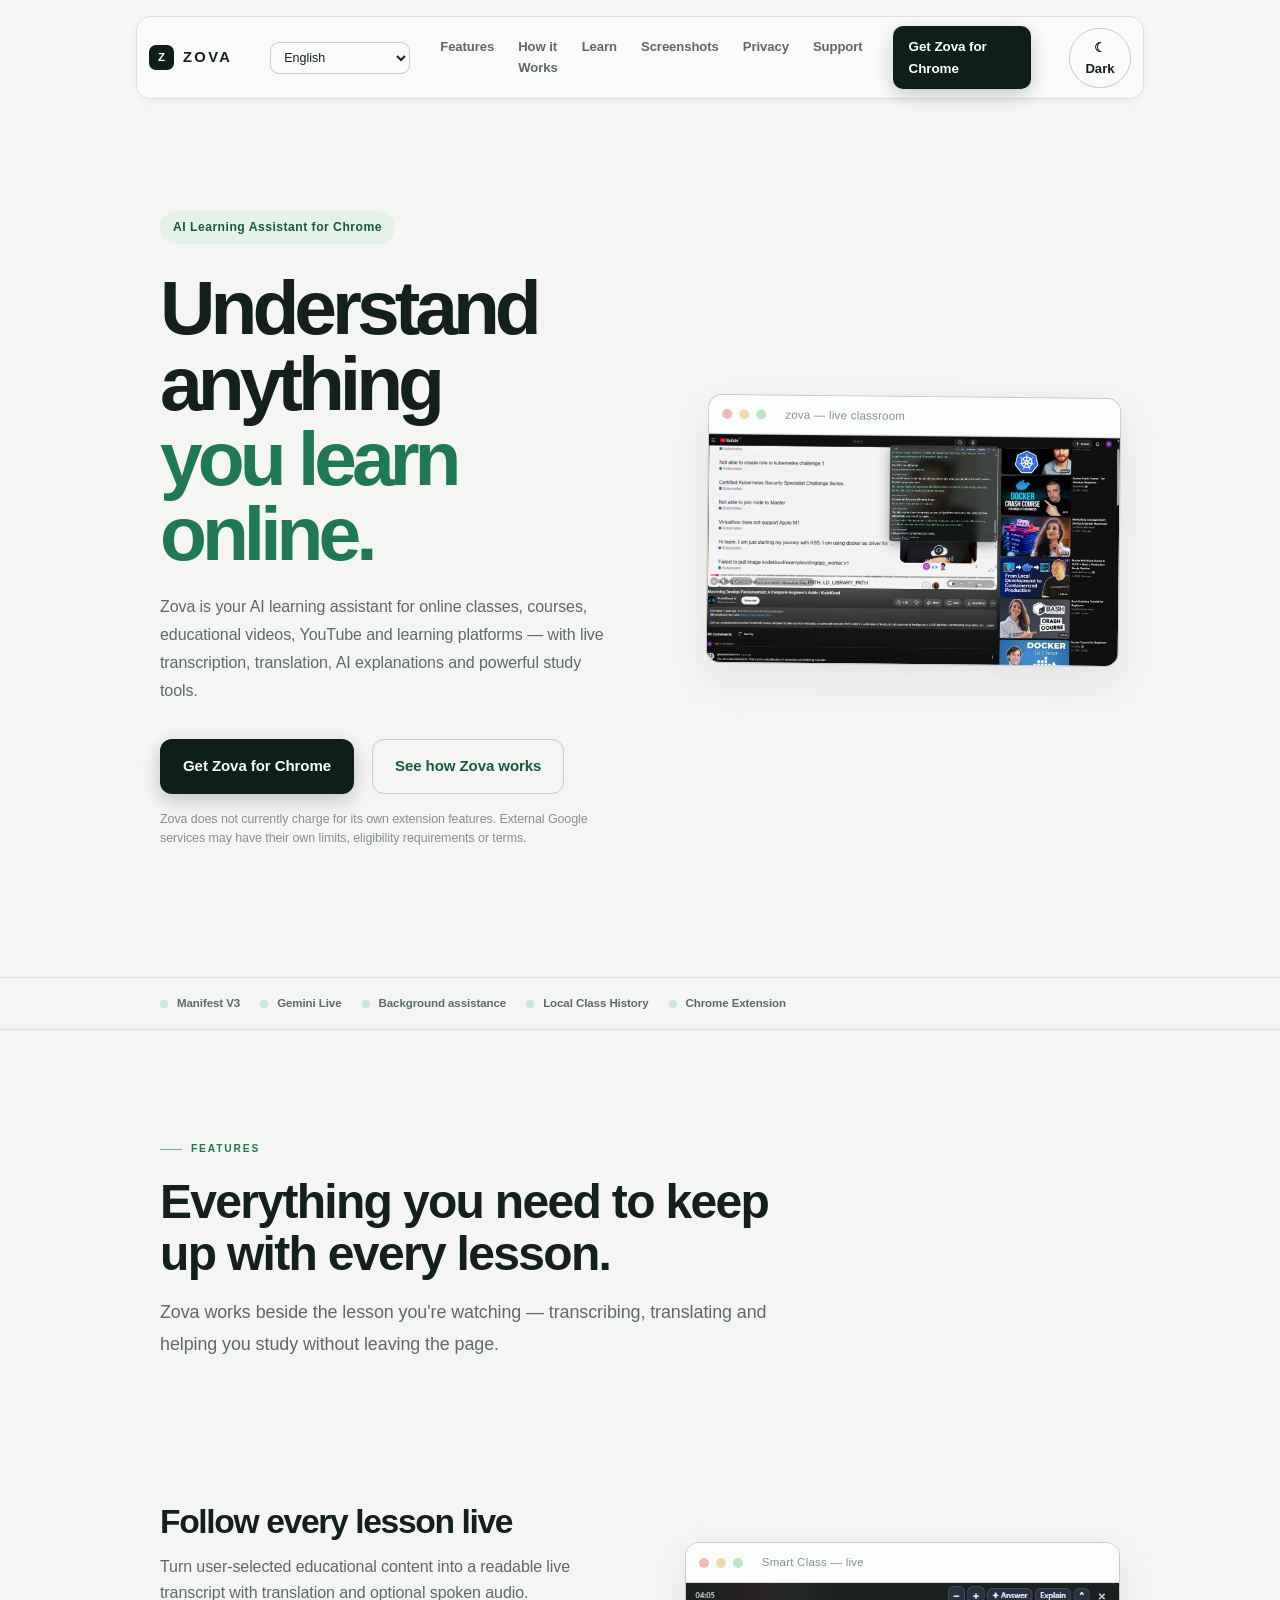
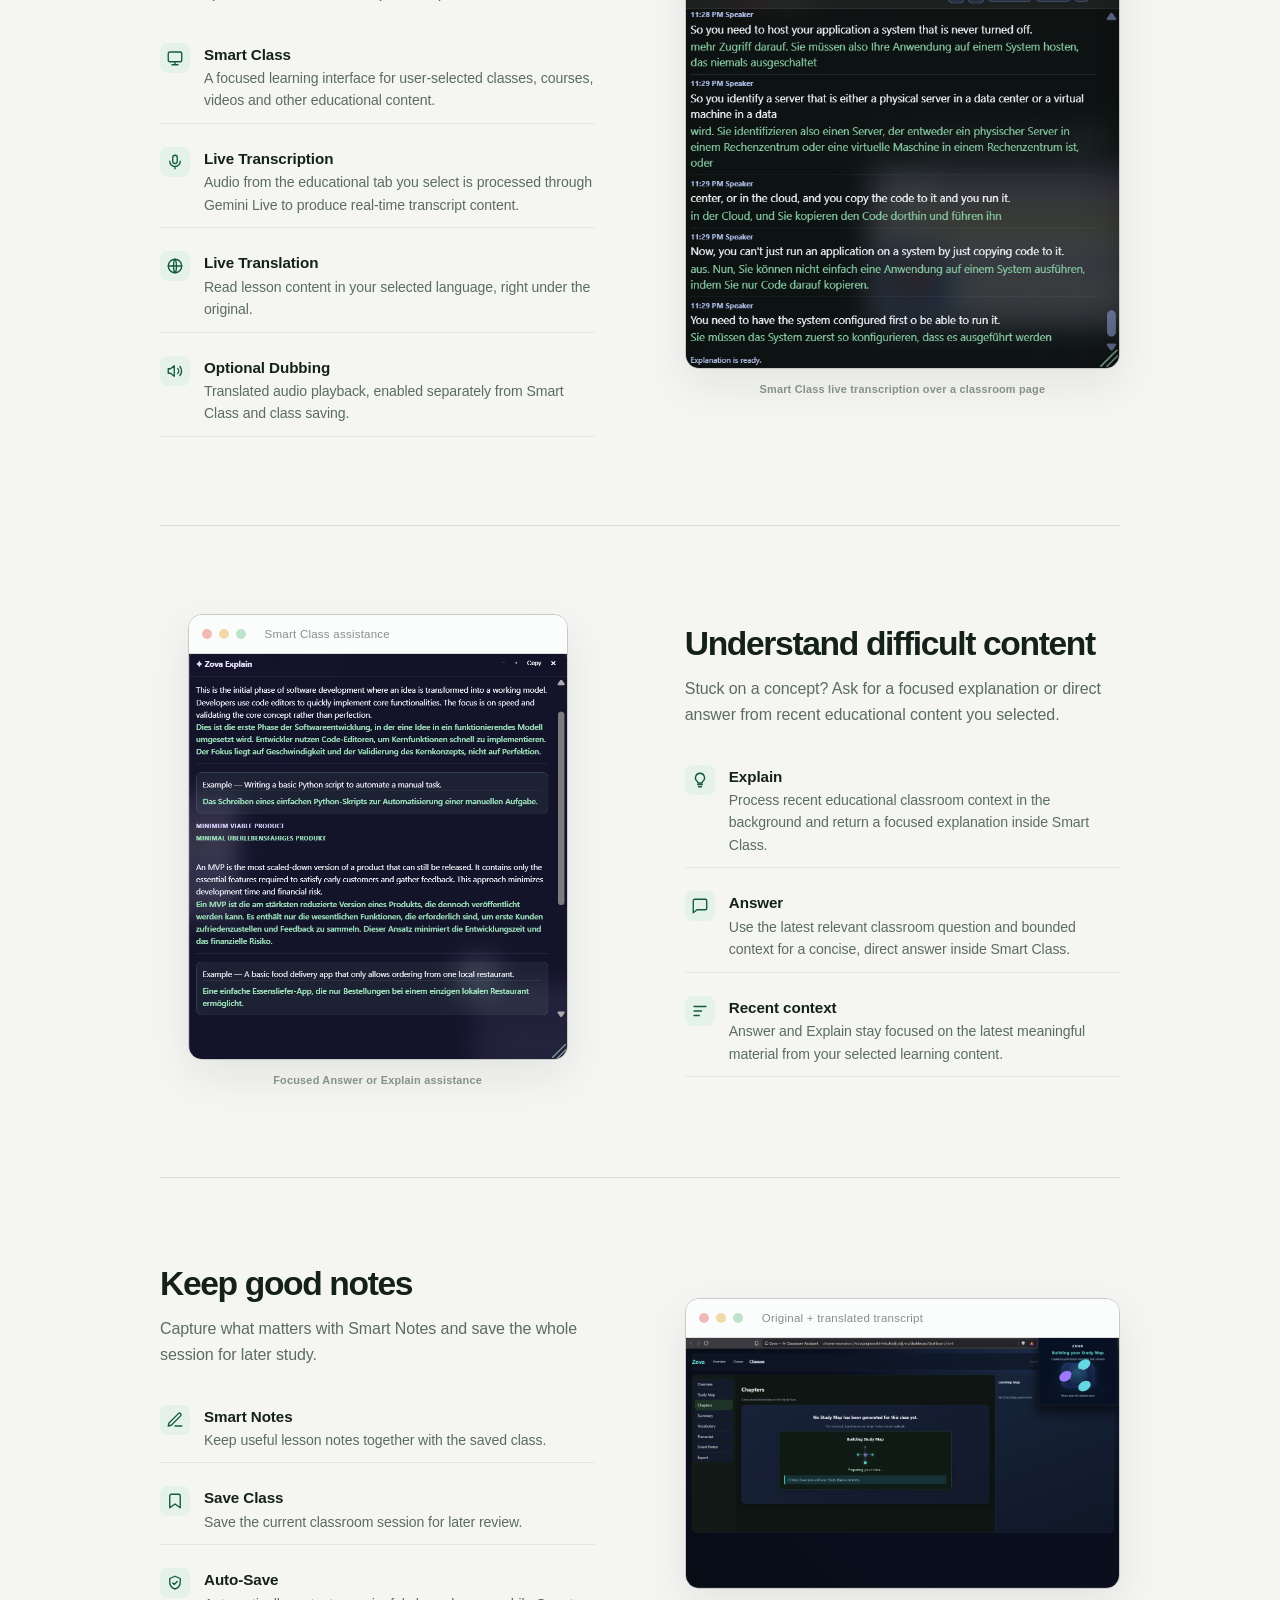
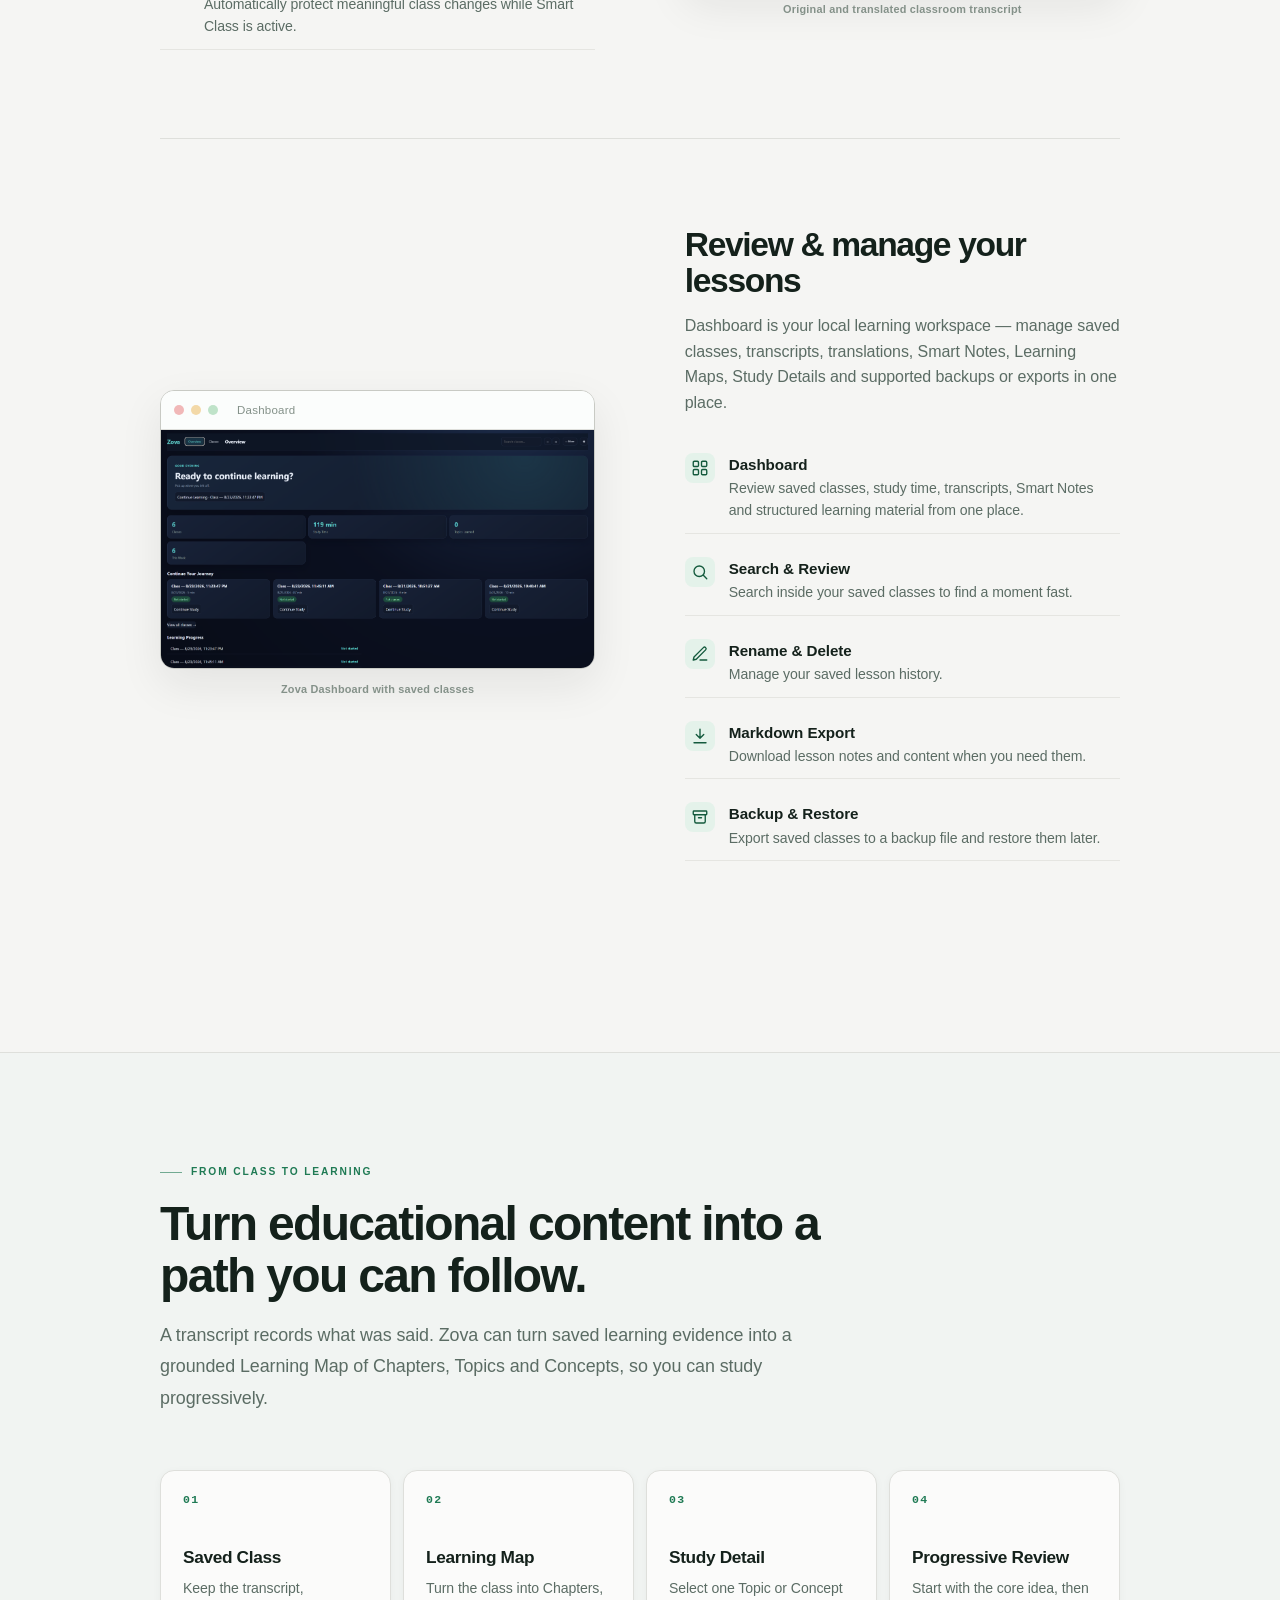
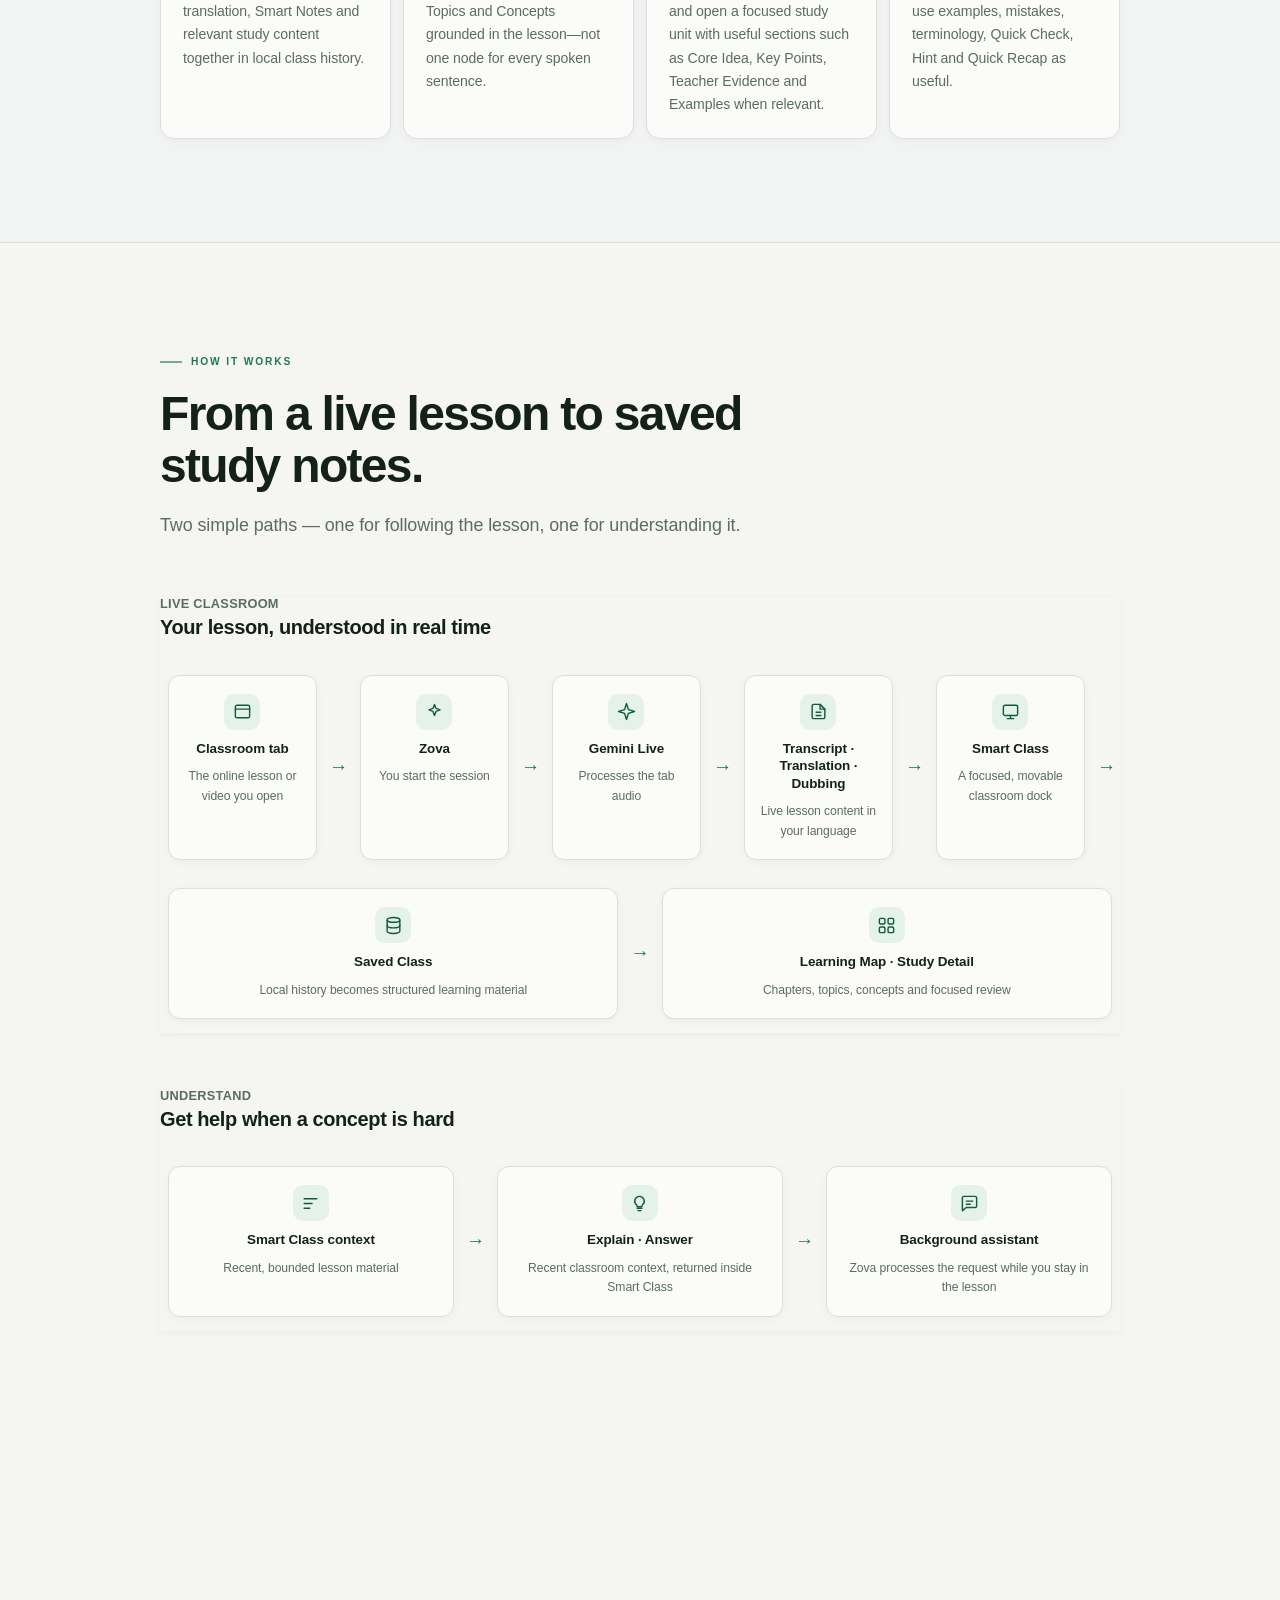
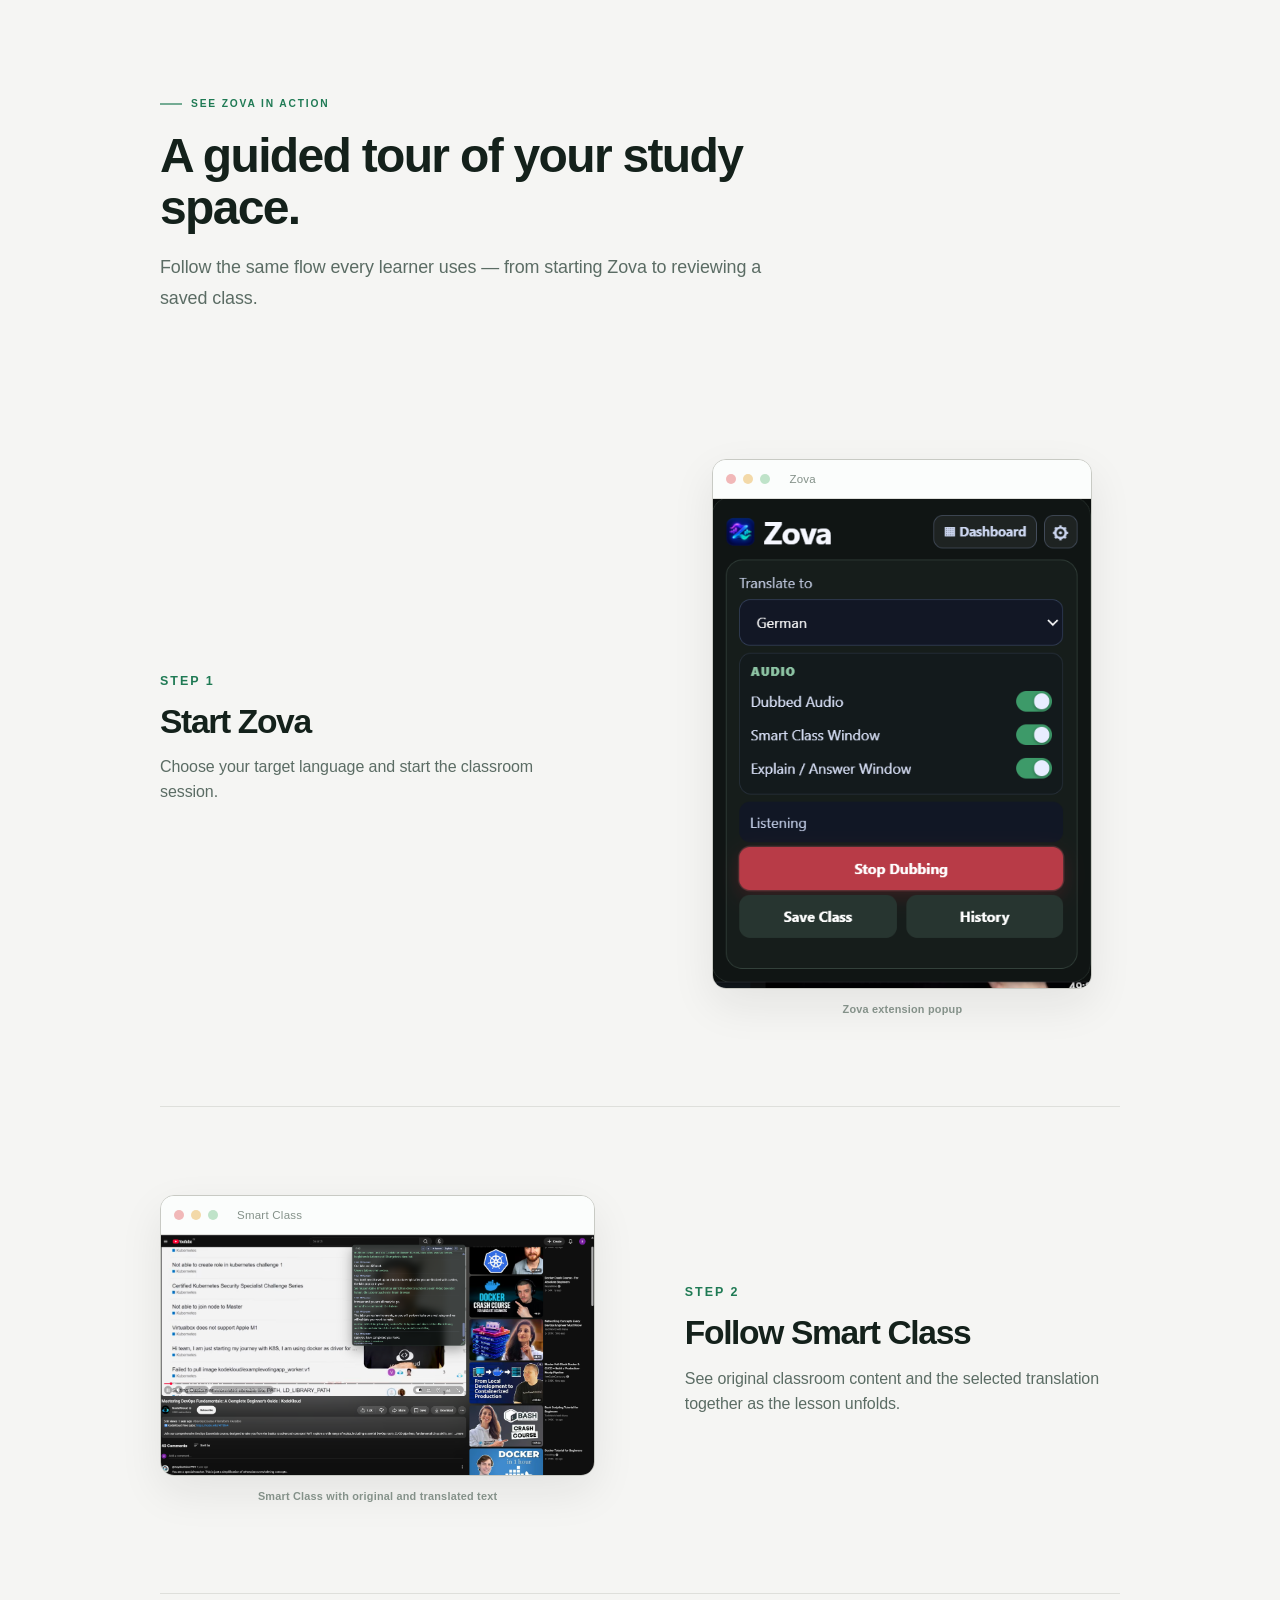
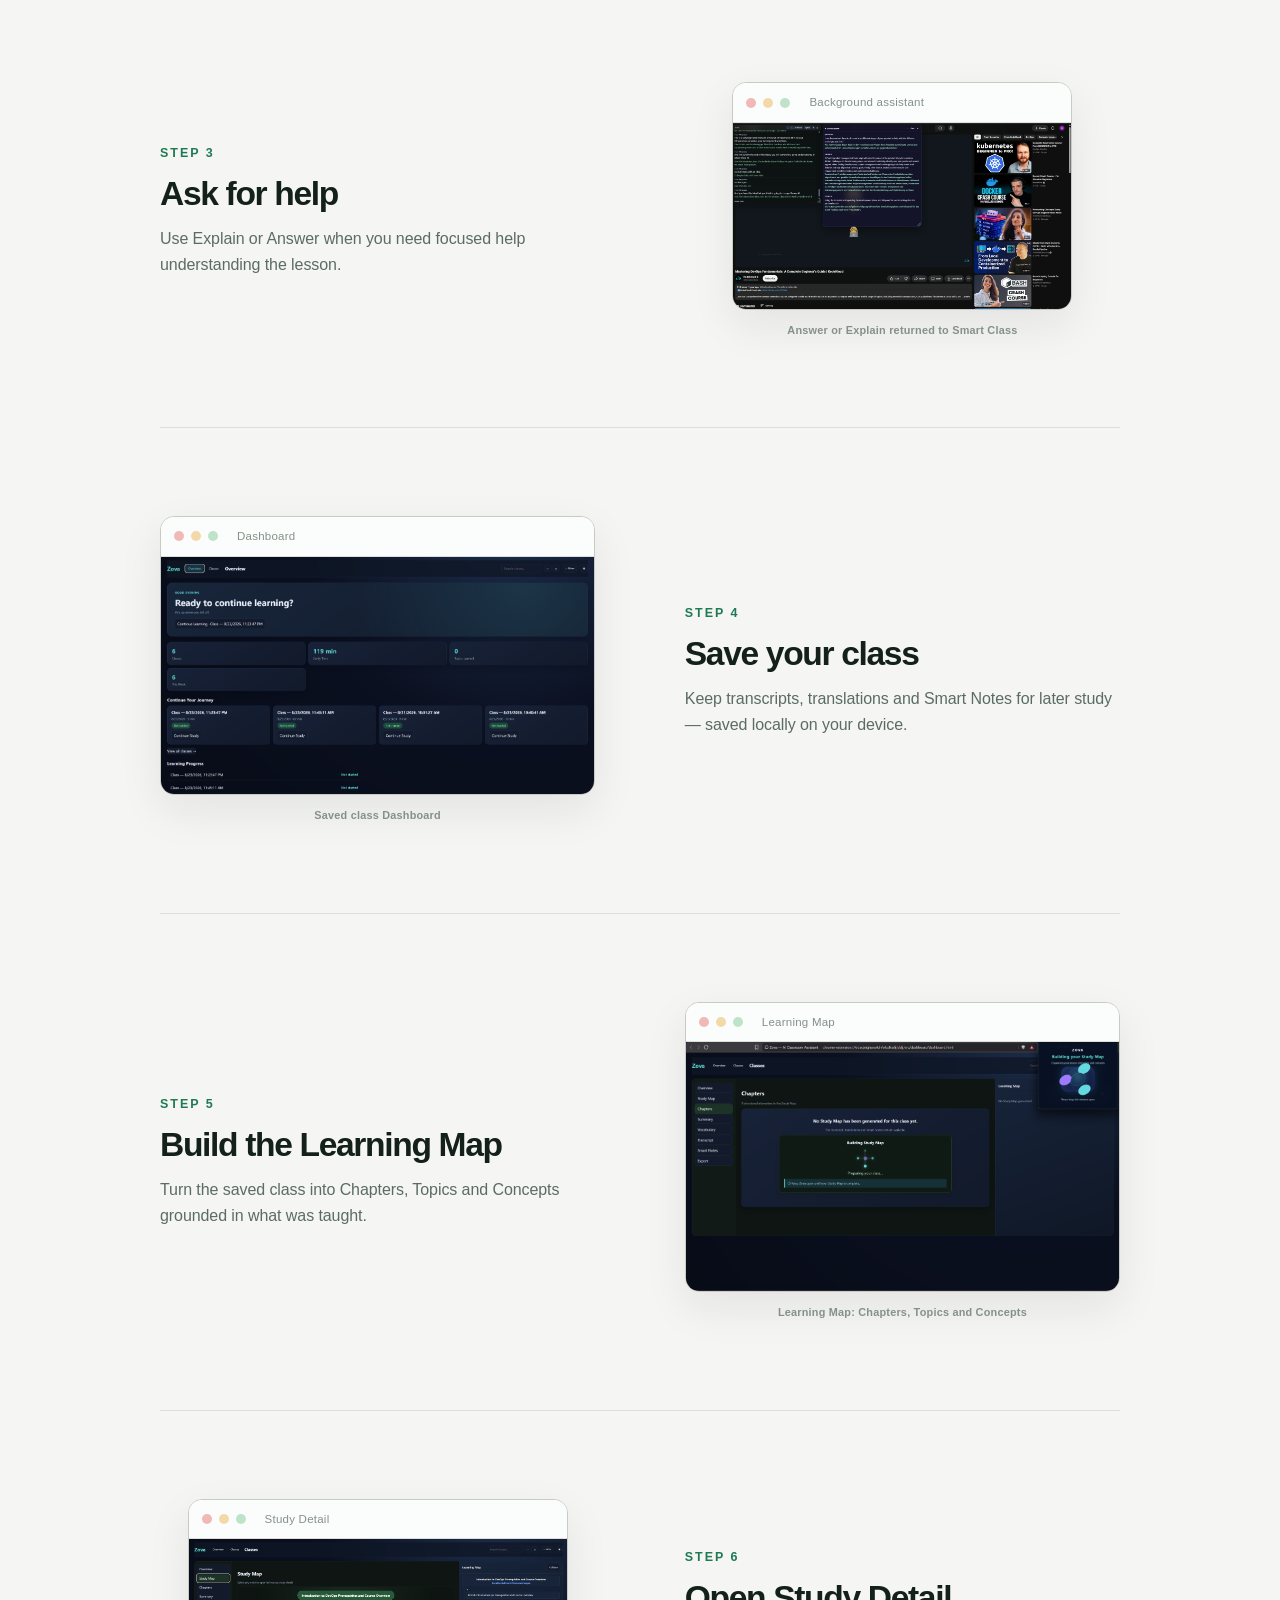
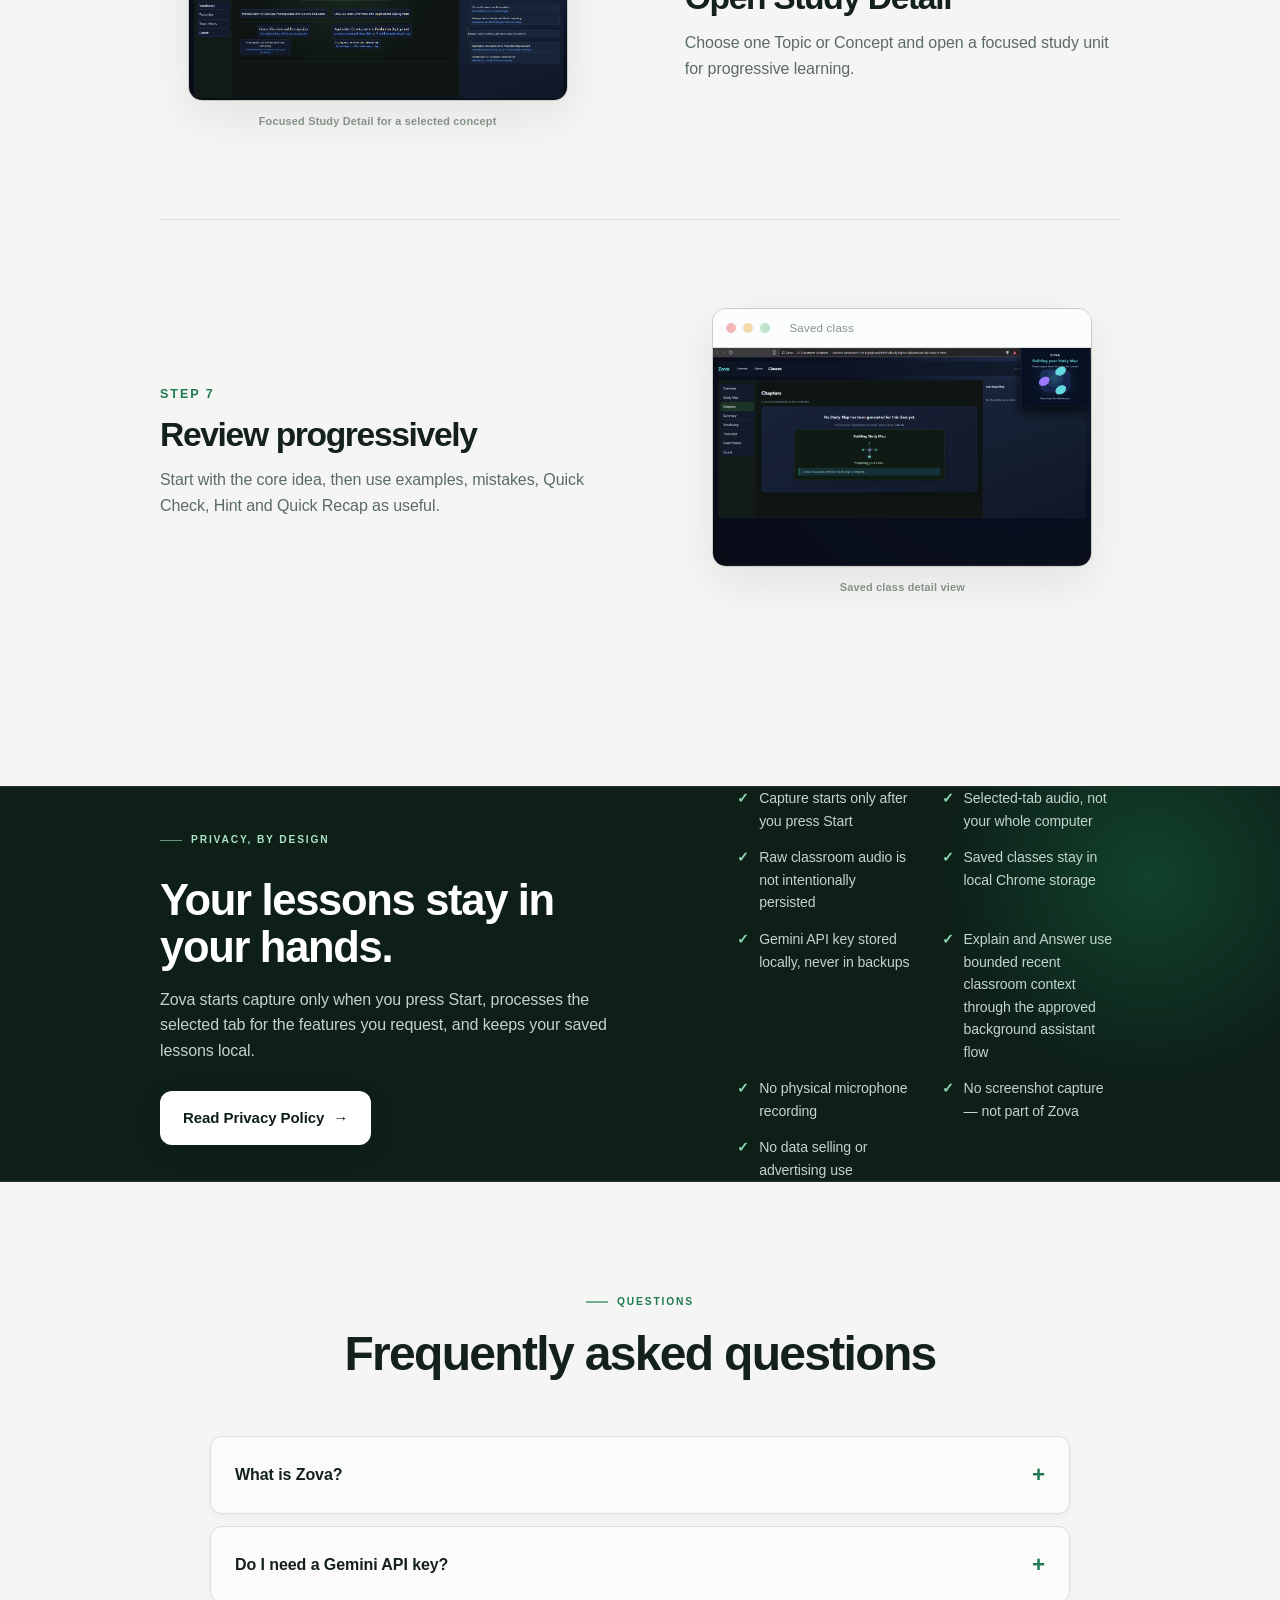
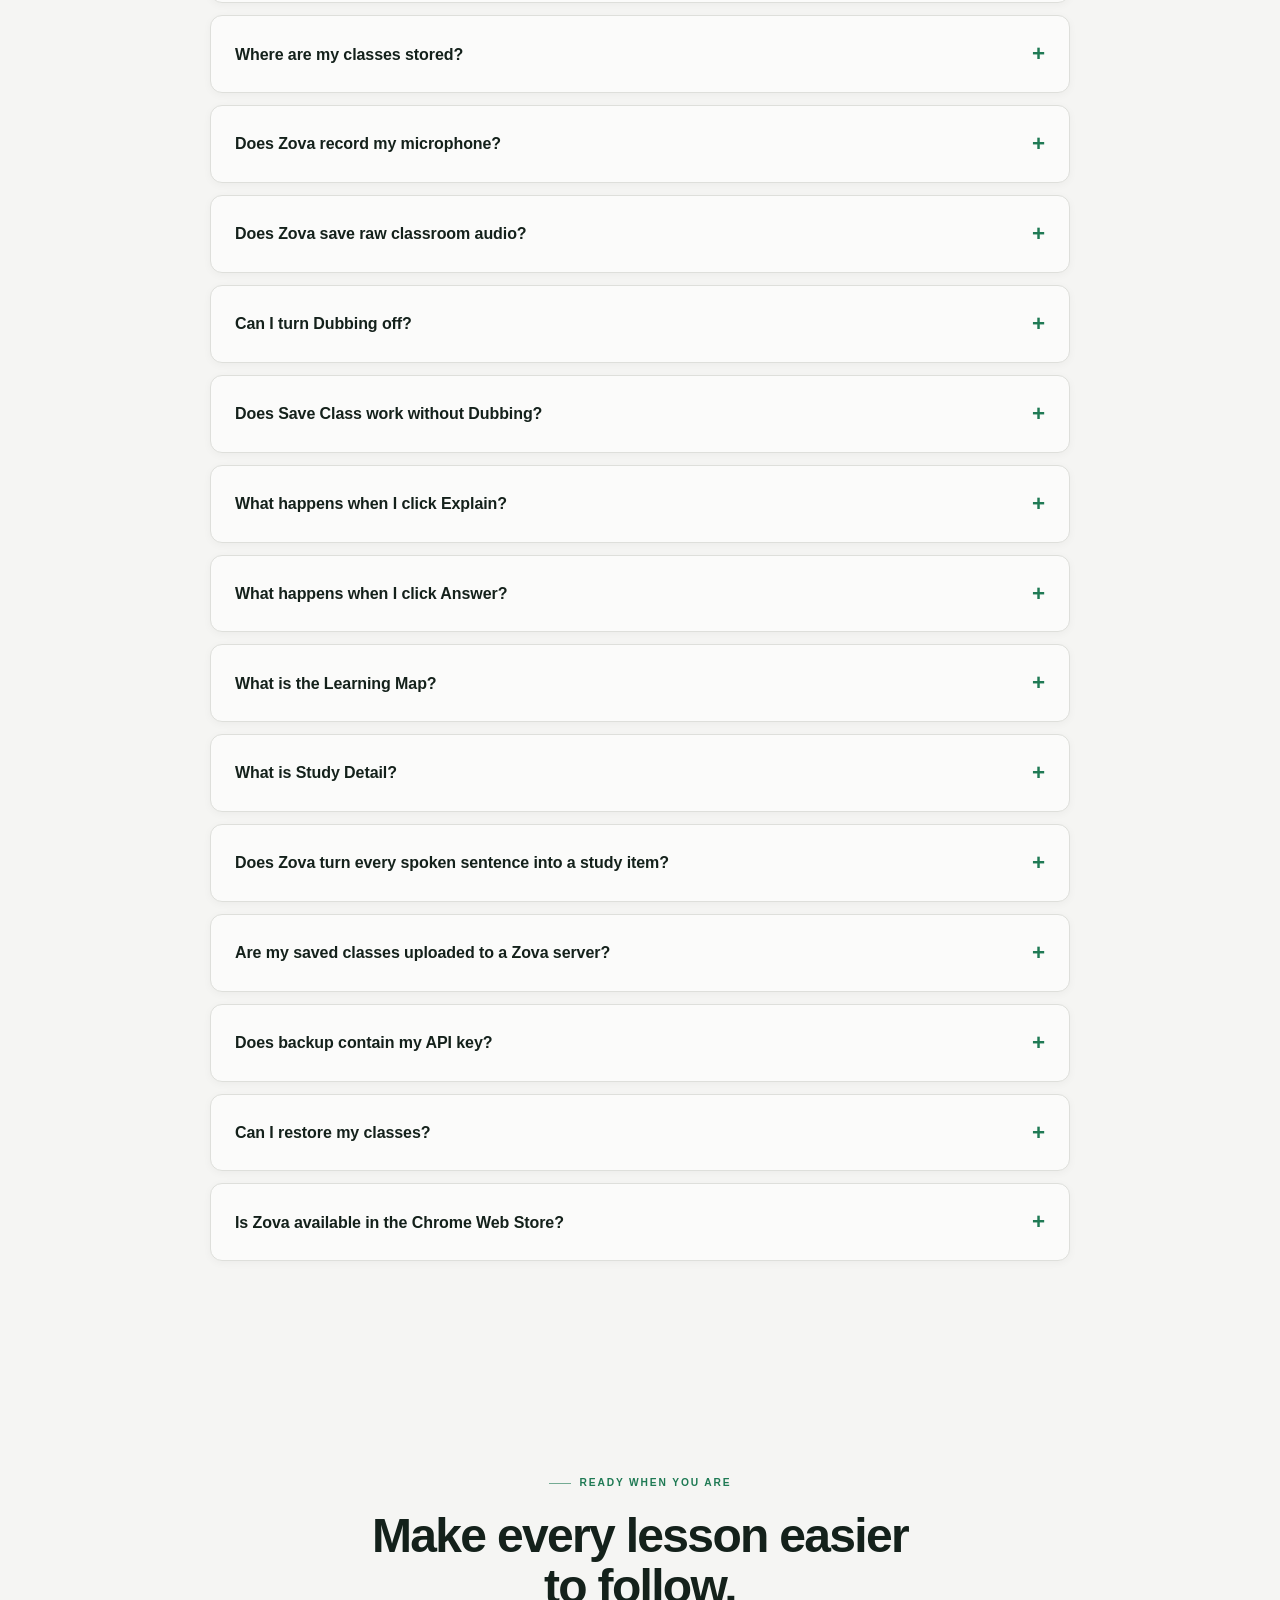
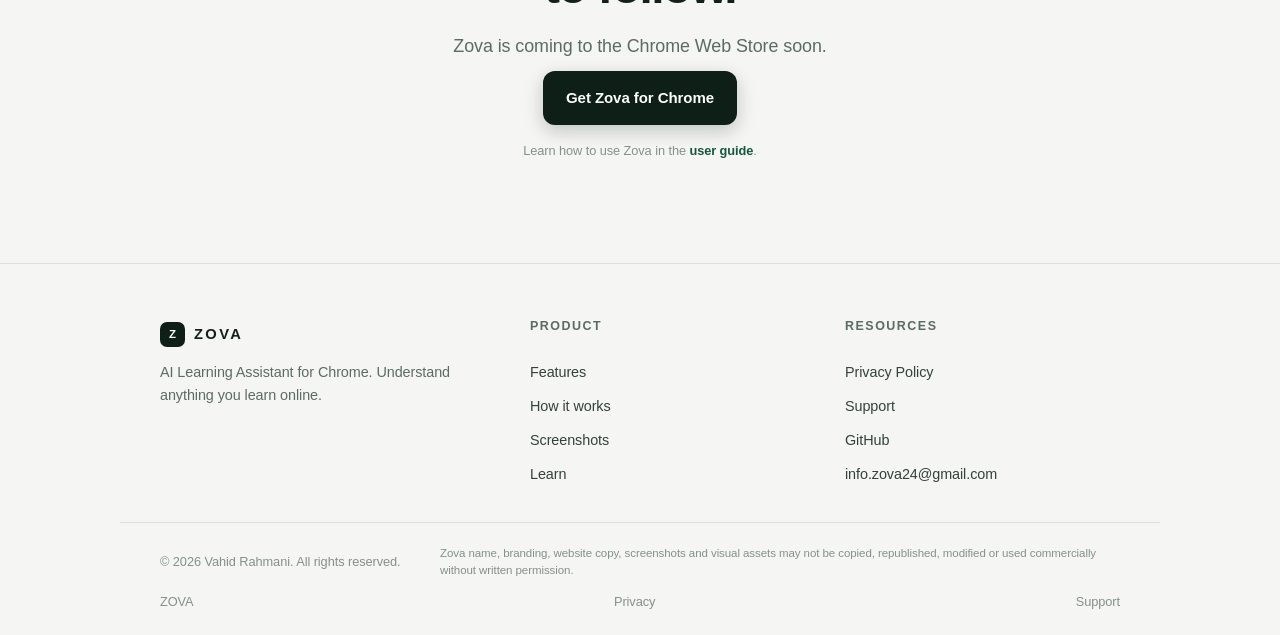
==== index.html @ d071d37b "Add Search Console ownership verification" ====
<!doctype html>
<html lang="en">
<head>
<meta charset="utf-8">
<meta name="viewport" content="width=device-width,initial-scale=1">
<title>Zova | AI Learning Assistant for Online Classes</title>
<meta name="description" content="Zova is a free Chrome AI learning assistant for online classes, courses and educational videos, with live transcription, translation, explanations and smart study tools.">
<meta name="robots" content="index,follow">
<meta name="google-site-verification" content="0WtM2sA8dqqjSXWKdAJG8xvd9Ihaw7ELJ5a8FFMBNbg">
<link rel="canonical" href="https://zovasite.vercel.app/">
<meta property="og:type" content="website">
<meta property="og:site_name" content="Zova">
<meta property="og:title" content="Zova — AI Learning Assistant">
<meta property="og:description" content="AI learning assistant for online classes, courses, educational videos and learning platforms with transcription, translation, AI explanations and smart study tools.">
<meta property="og:url" content="https://zovasite.vercel.app/">
<meta property="og:image" content="https://zovasite.vercel.app/img/2.png">
<meta name="twitter:card" content="summary_large_image">
<meta name="twitter:title" content="Zova — AI Learning Assistant">
<meta name="twitter:description" content="AI learning assistant for online classes, courses, educational videos and learning platforms with transcription, translation, AI explanations and smart study tools.">
<meta name="twitter:image" content="https://zovasite.vercel.app/img/2.png">
<link rel="icon" type="image/svg+xml" href="favicon.svg">
<script type="application/ld+json">
{
  "@context": "https://schema.org",
  "@type": "SoftwareApplication",
  "name": "Zova",
  "url": "https://zovasite.vercel.app/",
  "description": "A free Chrome AI learning assistant for online classes with live transcription, translation, explanations, summaries and smart study tools.",
  "applicationCategory": "EducationalApplication",
  "operatingSystem": "Chrome",
  "author": { "@type": "Person", "name": "Vahid Rahmani" },
  "offers": { "@type": "Offer", "price": "0", "priceCurrency": "USD" },
  "downloadUrl": "https://chromewebstore.google.com/detail/zova/menedjcoiemocjmcjajjbcondloeinkh",
  "featureList": [
    "Live classroom transcription",
    "Real-time translation",
    "Optional translated audio",
    "Smart Class explanations",
    "AI-assisted answers and summaries",
    "Saved study materials"
  ]
}
</script>
<link rel="stylesheet" href="styles.css">
<script defer src="script.js"></script>
</head>
<body>

<!-- Icon sprite (inline, dependency-free) -->
<svg aria-hidden="true" style="position:absolute;width:0;height:0;overflow:hidden">
  <defs>
    <symbol id="i-chrome" viewBox="0 0 24 24" fill="none" stroke="currentColor" stroke-width="2" stroke-linecap="round" stroke-linejoin="round"><circle cx="12" cy="12" r="9.2"/><path d="M12 8v8M8 12h8"/></symbol>
    <symbol id="i-smart" viewBox="0 0 24 24" fill="none" stroke="currentColor" stroke-width="1.8" stroke-linecap="round" stroke-linejoin="round"><rect x="3" y="4" width="18" height="13" rx="2"/><path d="M8 21h8M12 17v4"/></symbol>
    <symbol id="i-transcript" viewBox="0 0 24 24" fill="none" stroke="currentColor" stroke-width="1.8" stroke-linecap="round" stroke-linejoin="round"><rect x="9" y="3" width="6" height="11" rx="3"/><path d="M5 11a7 7 0 0 0 14 0M12 18v3"/></symbol>
    <symbol id="i-translate" viewBox="0 0 24 24" fill="none" stroke="currentColor" stroke-width="1.8" stroke-linecap="round" stroke-linejoin="round"><circle cx="12" cy="12" r="9"/><path d="M3 12h18M12 3c2.6 2.6 2.6 15.4 0 18M12 3c-2.6 2.6-2.6 15.4 0 18"/></symbol>
    <symbol id="i-dubbing" viewBox="0 0 24 24" fill="none" stroke="currentColor" stroke-width="1.8" stroke-linecap="round" stroke-linejoin="round"><path d="M11 5 6 9H3v6h3l5 4V5z"/><path d="M15.5 8.5a5 5 0 0 1 0 7M18.5 6a9 9 0 0 1 0 12"/></symbol>
    <symbol id="i-explain" viewBox="0 0 24 24" fill="none" stroke="currentColor" stroke-width="1.8" stroke-linecap="round" stroke-linejoin="round"><path d="M9 18h6M10 21h4"/><path d="M12 3a6 6 0 0 1 3.9 10.6c-.6.6-1 1.2-1 2.4h-5.8c0-1.2-.4-1.8-1-2.4A6 6 0 0 1 12 3z"/></symbol>
    <symbol id="i-answer" viewBox="0 0 24 24" fill="none" stroke="currentColor" stroke-width="1.8" stroke-linecap="round" stroke-linejoin="round"><path d="M21 15a2 2 0 0 1-2 2H8l-5 4V5a2 2 0 0 1 2-2h14a2 2 0 0 1 2 2z"/></symbol>
    <symbol id="i-notes" viewBox="0 0 24 24" fill="none" stroke="currentColor" stroke-width="1.8" stroke-linecap="round" stroke-linejoin="round"><path d="M12 20h9"/><path d="M16.5 3.5a2.1 2.1 0 0 1 3 3L7 19l-4 1 1-4z"/></symbol>
    <symbol id="i-save" viewBox="0 0 24 24" fill="none" stroke="currentColor" stroke-width="1.8" stroke-linecap="round" stroke-linejoin="round"><path d="M19 21l-7-5-7 5V5a2 2 0 0 1 2-2h10a2 2 0 0 1 2 2z"/></symbol>
    <symbol id="i-autosave" viewBox="0 0 24 24" fill="none" stroke="currentColor" stroke-width="1.8" stroke-linecap="round" stroke-linejoin="round"><path d="M12 3l7 3v5c0 4.6-3 7.6-7 9-4-1.4-7-4.4-7-9V6z"/><path d="M9 12l2 2 4-4"/></symbol>
    <symbol id="i-dashboard" viewBox="0 0 24 24" fill="none" stroke="currentColor" stroke-width="1.8" stroke-linecap="round" stroke-linejoin="round"><rect x="3" y="3" width="7" height="7" rx="1.5"/><rect x="14" y="3" width="7" height="7" rx="1.5"/><rect x="3" y="14" width="7" height="7" rx="1.5"/><rect x="14" y="14" width="7" height="7" rx="1.5"/></symbol>
    <symbol id="i-search" viewBox="0 0 24 24" fill="none" stroke="currentColor" stroke-width="1.8" stroke-linecap="round" stroke-linejoin="round"><circle cx="11" cy="11" r="7"/><path d="M21 21l-4.2-4.2"/></symbol>
    <symbol id="i-edit" viewBox="0 0 24 24" fill="none" stroke="currentColor" stroke-width="1.8" stroke-linecap="round" stroke-linejoin="round"><path d="M12 20h9"/><path d="M16.5 3.5a2.1 2.1 0 0 1 3 3L7 19l-4 1 1-4z"/></symbol>
    <symbol id="i-export" viewBox="0 0 24 24" fill="none" stroke="currentColor" stroke-width="1.8" stroke-linecap="round" stroke-linejoin="round"><path d="M12 3v12M7 10l5 5 5-5"/><path d="M4 21h16"/></symbol>
    <symbol id="i-backup" viewBox="0 0 24 24" fill="none" stroke="currentColor" stroke-width="1.8" stroke-linecap="round" stroke-linejoin="round"><rect x="3" y="4" width="18" height="5" rx="1"/><path d="M5 9v9a2 2 0 0 0 2 2h10a2 2 0 0 0 2-2V9"/><path d="M10 13h4"/></symbol>
    <symbol id="i-tab" viewBox="0 0 24 24" fill="none" stroke="currentColor" stroke-width="1.8" stroke-linecap="round" stroke-linejoin="round"><rect x="3" y="4" width="18" height="16" rx="2"/><path d="M3 9h18"/></symbol>
    <symbol id="i-zova" viewBox="0 0 24 24" fill="none" stroke="currentColor" stroke-width="1.8" stroke-linecap="round" stroke-linejoin="round"><path d="M12 3l1.9 5.1L19 10l-5.1 1.9L12 17l-1.9-5.1L5 10l5.1-1.9z"/></symbol>
    <symbol id="i-gemini" viewBox="0 0 24 24" fill="none" stroke="currentColor" stroke-width="1.8" stroke-linecap="round" stroke-linejoin="round"><path d="M12 2l2.4 7.6L22 12l-7.6 2.4L12 22l-2.4-7.6L2 12l7.6-2.4z"/></symbol>
    <symbol id="i-doc" viewBox="0 0 24 24" fill="none" stroke="currentColor" stroke-width="1.8" stroke-linecap="round" stroke-linejoin="round"><path d="M14 3H6a2 2 0 0 0-2 2v14a2 2 0 0 0 2 2h12a2 2 0 0 0 2-2V9z"/><path d="M14 3v6h6M9 13h6M9 17h6"/></symbol>
    <symbol id="i-storage" viewBox="0 0 24 24" fill="none" stroke="currentColor" stroke-width="1.8" stroke-linecap="round" stroke-linejoin="round"><ellipse cx="12" cy="5" rx="8" ry="3"/><path d="M4 5v14c0 1.7 3.6 3 8 3s8-1.3 8-3V5"/><path d="M4 12c0 1.7 3.6 3 8 3s8-1.3 8-3"/></symbol>
    <symbol id="i-context" viewBox="0 0 24 24" fill="none" stroke="currentColor" stroke-width="1.8" stroke-linecap="round" stroke-linejoin="round"><path d="M4 6h16M4 12h10M4 18h7"/></symbol>
    <symbol id="i-aimode" viewBox="0 0 24 24" fill="none" stroke="currentColor" stroke-width="1.8" stroke-linecap="round" stroke-linejoin="round"><path d="M21 15a2 2 0 0 1-2 2H8l-5 4V5a2 2 0 0 1 2-2h14a2 2 0 0 1 2 2z"/><path d="M8 9h8M8 13h5"/></symbol>
  </defs>
</svg>

<header class="site-header">
  <a class="logo" href="index.html"><span class="mark">Z</span>ZOVA</a><select class="language-select" aria-label="Choose language"><option value="en">EN</option><option value="de">DE</option><option value="zh">中文</option><option value="hi">हिन्दी</option></select>
  <nav class="site-nav" aria-label="Primary">
    <a href="#features">Features</a>
    <a href="#how">How it Works</a>
    <a href="guide.html">Learn</a>
    <a href="#screens">Screenshots</a>
    <a href="privacy.html">Privacy</a>
    <a href="support.html">Support</a>
  </nav>
  <a class="btn store small" href="https://chromewebstore.google.com/detail/zova/menedjcoiemocjmcjajjbcondloeinkh" target="_blank" rel="noopener"><svg width="15" height="15" aria-hidden="true"><use href="#i-chrome"/></svg>Add to Chrome</a>
  <button class="theme-toggle" type="button" aria-label="Toggle dark mode">☾ Dark</button><button class="menu-btn" aria-label="Open navigation" aria-expanded="false">☰</button>
</header>

<main>
  <!-- Hero -->
  <section class="hero wrap">
    <div class="hero-copy">
      <span class="kicker"><span class="dot"></span>AI Learning Assistant for Chrome</span>
      <h1>Understand anything<br><em>you learn online.</em></h1>
      <p class="lead">Zova is your AI learning assistant for online classes, courses, educational videos, YouTube and learning platforms — with live transcription, translation, AI explanations and powerful study tools.</p>
      <div class="actions">
        <a class="btn store" href="https://chromewebstore.google.com/detail/zova/menedjcoiemocjmcjajjbcondloeinkh" target="_blank" rel="noopener"><svg width="17" height="17" aria-hidden="true"><use href="#i-chrome"/></svg>Get Zova for Chrome</a>
        <a class="btn ghost" href="#how">See how Zova works</a>
      </div>
      <p class="note">Zova does not currently charge for its own extension features. External Google services may have their own limits, eligibility requirements or terms.</p>
    </div>
    <div class="hero-media">
      <div class="frame">
        <div class="frame-bar"><i></i><i></i><i></i><span>zova — live classroom</span></div>
        <img src="img/2.png" alt="Zova Smart Class showing a YouTube lesson with live translated classroom text" width="2556" height="1400" fetchpriority="high" decoding="async">
      </div>
    </div>
  </section>

  <!-- Trust strip -->
  <div class="trust">
    <div class="wrap">
      <span><span class="chip"></span>Manifest V3</span>
      <span><span class="chip"></span>Gemini Live</span>
      <span><span class="chip"></span>Background assistance</span>
      <span><span class="chip"></span>Local Class History</span>
      <span><span class="chip"></span>Chrome Extension</span>
    </div>
  </div>

  <!-- Features -->
  <section id="features" class="features section">
    <div class="wrap">
      <div class="section-head reveal">
        <p class="eyebrow" data-i18n="features.eyebrow">Features</p>
        <h2 class="h2" data-i18n="features.title">Everything you need to keep up with every lesson.</h2>
        <p class="lead" data-i18n="features.lead">Zova works beside the lesson you're watching — transcribing, translating and helping you study without leaving the page.</p>
      </div>

      <div class="feat-row reveal">
        <div class="feat-copy">
          <h3 data-i18n="live.title">Follow every lesson live</h3>
          <p data-i18n="live.description">Turn the lesson you're watching into a readable, live transcript — with translation and optional spoken audio.</p>
          <ul class="feat-list">
            <li><span class="ic"><svg><use href="#i-smart"/></svg></span><span><b data-i18n="smart.title">Smart Class</b><p data-i18n="smart.description">Live classroom transcript with original and translated lesson text inside a focused, movable interface.</p></span></li>
            <li><span class="ic"><svg><use href="#i-transcript"/></svg></span><span><b data-i18n="transcript.title">Live Transcription</b><p data-i18n="transcript.description">Classroom tab audio is processed through Gemini Live to produce real-time transcript content.</p></span></li>
            <li><span class="ic"><svg><use href="#i-translate"/></svg></span><span><b data-i18n="translation.title">Live Translation</b><p data-i18n="translation.description">Read lesson content in your selected language, right under the original.</p></span></li>
            <li><span class="ic"><svg><use href="#i-dubbing"/></svg></span><span><b data-i18n="dubbing.title">Optional Dubbing</b><p data-i18n="dubbing.description">Translated audio playback, enabled separately from Smart Class and class saving.</p></span></li>
          </ul>
        </div>
        <div class="feat-media">
          <div class="frame">
            <div class="frame-bar"><i></i><i></i><i></i><span>Smart Class — live</span></div>
            <img src="img/5.png" alt="Zova Smart Class live transcription and translation over a YouTube lesson" width="660" height="587" loading="lazy" decoding="async">
          </div>
          <span class="cap">Smart Class live transcription over a classroom page</span>
        </div>
      </div>

      <div class="feat-row rev reveal">
        <div class="feat-copy">
          <h3 data-i18n="assist.title">Understand difficult content</h3>
          <p data-i18n="assist.description">Stuck on a concept? Ask for a focused explanation or a direct answer built from recent educational classroom context.</p>
          <ul class="feat-list">
            <li><span class="ic"><svg><use href="#i-explain"/></svg></span><span><b data-i18n="explain.title">Explain</b><p data-i18n="explain.description">Process recent educational classroom context in the background and return a focused explanation inside Smart Class.</p></span></li>
            <li><span class="ic"><svg><use href="#i-answer"/></svg></span><span><b data-i18n="answer.title">Answer</b><p data-i18n="answer.description">Send bounded recent classroom context for a concise lesson answer.</p></span></li>
            <li><span class="ic"><svg><use href="#i-context"/></svg></span><span><b data-i18n="assist.contextTitle">Recent context</b><p data-i18n="assist.contextDescription">Answer and Explain stay focused on the latest meaningful classroom material.</p></span></li>
          </ul>
        </div>
        <div class="feat-media">
          <div class="frame">
            <div class="frame-bar"><i></i><i></i><i></i><span>Smart Class assistance</span></div>
            <img src="img/7.png" alt="Zova settings with optional translated audio controls" width="619" height="592" loading="lazy" decoding="async">
          </div>
          <span class="cap">Focused Answer or Explain assistance</span>
        </div>
      </div>

      <div class="feat-row reveal">
        <div class="feat-copy">
          <h3 data-i18n="notes.title">Keep good notes</h3>
          <p data-i18n="notes.description">Capture what matters with Smart Notes and save the whole session for later study.</p>
          <ul class="feat-list">
            <li><span class="ic"><svg><use href="#i-notes"/></svg></span><span><b>Smart Notes</b><p data-i18n="notes.itemDescription">Keep useful lesson notes together with the saved class.</p></span></li>
            <li><span class="ic"><svg><use href="#i-save"/></svg></span><span><b>Save Class</b><p data-i18n="save.itemDescription">Save the current classroom session for later review.</p></span></li>
            <li><span class="ic"><svg><use href="#i-autosave"/></svg></span><span><b>Auto-Save</b><p data-i18n="autosave.itemDescription">Automatically protect meaningful class changes while Smart Class is active.</p></span></li>
          </ul>
        </div>
        <div class="feat-media">
          <div class="frame">
            <div class="frame-bar"><i></i><i></i><i></i><span>Original + translated transcript</span></div>
            <img src="img/13.png" alt="Saved class with Smart Notes, transcript and translation" width="2038" height="1346" loading="lazy" decoding="async">
          </div>
          <span class="cap">Original and translated classroom transcript</span>
        </div>
      </div>

      <div class="feat-row rev reveal">
        <div class="feat-copy">
          <h3 data-i18n="dashboard.title">Review &amp; manage your lessons</h3>
          <p data-i18n="dashboard.description">Dashboard is your local learning workspace — manage saved classes, transcripts, translations, Smart Notes, Learning Maps, Study Details and supported backups or exports in one place.</p>
          <ul class="feat-list">
            <li><span class="ic"><svg><use href="#i-dashboard"/></svg></span><span><b>Dashboard</b><p data-i18n="dashboard.itemDescription">Review saved classes, study time, transcripts, Smart Notes and structured learning material from one place.</p></span></li>
            <li><span class="ic"><svg><use href="#i-search"/></svg></span><span><b>Search &amp; Review</b><p data-i18n="search.itemDescription">Search inside your saved classes to find a moment fast.</p></span></li>
            <li><span class="ic"><svg><use href="#i-edit"/></svg></span><span><b>Rename &amp; Delete</b><p data-i18n="manage.itemDescription">Manage your saved lesson history.</p></span></li>
            <li><span class="ic"><svg><use href="#i-export"/></svg></span><span><b>Markdown Export</b><p data-i18n="export.itemDescription">Download lesson notes and content when you need them.</p></span></li>
            <li><span class="ic"><svg><use href="#i-backup"/></svg></span><span><b>Backup &amp; Restore</b><p data-i18n="backup.itemDescription">Export saved classes to a backup file and restore them later.</p></span></li>
          </ul>
        </div>
        <div class="feat-media">
          <div class="frame">
            <div class="frame-bar"><i></i><i></i><i></i><span>Dashboard</span></div>
            <img src="img/8.png" alt="Zova Dashboard showing saved classes" width="2552" height="1355" loading="lazy" decoding="async">
          </div>
          <span class="cap">Zova Dashboard with saved classes</span>
        </div>
      </div>
    </div>
  </section>

  <section id="learning" class="learning-structure section">
    <div class="wrap">
      <div class="section-head reveal">
        <p class="eyebrow" data-i18n="learning.eyebrow">From class to learning</p>
        <h2 class="h2" data-i18n="learning.title">Turn classroom context into a path you can follow.</h2>
        <p class="lead" data-i18n="learning.lead">A transcript records what was said. Zova can turn saved classroom evidence into a grounded Learning Map of Chapters, Topics and Concepts, so you can study progressively.</p>
      </div>
      <div class="structure-grid reveal">
        <article class="structure-card"><span class="structure-index">01</span><h3 data-i18n="learning.savedTitle">Saved Class</h3><p data-i18n="learning.savedDescription">Keep the transcript, translation, Smart Notes and relevant study content together in local class history.</p></article>
        <article class="structure-card"><span class="structure-index">02</span><h3 data-i18n="learning.graphTitle">Learning Map</h3><p data-i18n="learning.graphDescription">Turn the class into Chapters, Topics and Concepts grounded in the lesson—not one node for every spoken sentence.</p></article>
        <article class="structure-card"><span class="structure-index">03</span><h3 data-i18n="learning.detailTitle">Study Detail</h3><p data-i18n="learning.detailDescription">Select one Topic or Concept and open a focused study unit with useful sections such as Core Idea, Key Points, Teacher Evidence and Examples when relevant.</p></article>
        <article class="structure-card"><span class="structure-index">04</span><h3 data-i18n="learning.reviewTitle">Progressive Review</h3><p data-i18n="learning.reviewDescription">Start with the core idea, then use examples, mistakes, terminology, Quick Check, Hint and Quick Recap as useful.</p></article>
      </div>
    </div>
  </section>

  <!-- How it works -->
  <section id="how" class="how section">
    <div class="wrap">
      <div class="section-head reveal">
        <p class="eyebrow" data-i18n="how.eyebrow">How it works</p>
        <h2 class="h2" data-i18n="how.title">From a live lesson to saved study notes.</h2>
        <p class="lead" data-i18n="how.lead">Two simple paths — one for following the lesson, one for understanding it.</p>
      </div>

      <div class="block reveal">
        <h3><small>Live classroom</small>Your lesson, understood in real time</h3>
        <div class="flow-row">
          <div class="flow-step"><div class="node"><span class="ic"><svg><use href="#i-tab"/></svg></span><b>Classroom tab</b><span>The online lesson or video you open</span></div></div>
          <span class="flow-arrow">→</span>
          <div class="flow-step"><div class="node"><span class="ic"><svg><use href="#i-zova"/></svg></span><b>Zova</b><span>You start the session</span></div></div>
          <span class="flow-arrow">→</span>
          <div class="flow-step"><div class="node"><span class="ic"><svg><use href="#i-gemini"/></svg></span><b>Gemini Live</b><span>Processes the tab audio</span></div></div>
          <span class="flow-arrow">→</span>
          <div class="flow-step"><div class="node"><span class="ic"><svg><use href="#i-doc"/></svg></span><b>Transcript · Translation · Dubbing</b><span>Live lesson content in your language</span></div></div>
          <span class="flow-arrow">→</span>
          <div class="flow-step"><div class="node"><span class="ic"><svg><use href="#i-smart"/></svg></span><b>Smart Class</b><span>A focused, movable classroom dock</span></div></div>
          <span class="flow-arrow">→</span>
          <div class="flow-step"><div class="node"><span class="ic"><svg><use href="#i-storage"/></svg></span><b>Saved Class</b><span>Local history becomes structured learning material</span></div></div>
          <span class="flow-arrow">→</span>
          <div class="flow-step"><div class="node"><span class="ic"><svg><use href="#i-dashboard"/></svg></span><b>Learning Map · Study Detail</b><span>Chapters, topics, concepts and focused review</span></div></div>
        </div>
      </div>

      <div class="block reveal">
        <h3><small>Understand</small>Get help when a concept is hard</h3>
        <div class="flow-row">
          <div class="flow-step"><div class="node"><span class="ic"><svg><use href="#i-context"/></svg></span><b>Smart Class context</b><span>Recent, bounded lesson material</span></div></div>
          <span class="flow-arrow">→</span>
          <div class="flow-step"><div class="node"><span class="ic"><svg><use href="#i-explain"/></svg></span><b>Explain · Answer</b><span>Recent classroom context, returned inside Smart Class</span></div></div>
          <span class="flow-arrow">→</span>
          <div class="flow-step"><div class="node"><span class="ic"><svg><use href="#i-aimode"/></svg></span><b>Background assistant</b><span>Zova processes the request while you stay in the lesson</span></div></div>
        </div>
      </div>

      <details class="dev reveal">
        <summary>For developers — technical architecture</summary>
        <div class="dev-body">
          <p>Zova is a <code>Manifest V3</code> Chrome extension. This is how its pieces fit together under the hood.</p>
          <ul>
            <li>Background Service Worker</li>
            <li>Offscreen Document</li>
            <li>Content Script</li>
            <li><code>tabCapture</code></li>
            <li>Gemini Live WebSocket</li>
            <li>Gemini REST (where still used)</li>
            <li>Background assistant</li>
            <li><code>chrome.storage.local</code></li>
            <li><code>chrome.storage.session</code></li>
            <li><code>chrome.downloads</code></li>
          </ul>
        </div>
      </details>
    </div>
  </section>

  <!-- Screenshot story -->
  <section id="screens" class="section">
    <div class="wrap">
      <div class="section-head reveal">
        <p class="eyebrow" data-i18n="tour.eyebrow">See Zova in action</p>
        <h2 class="h2" data-i18n="tour.title">A guided tour of your study space.</h2>
        <p class="lead" data-i18n="tour.lead">Follow the same flow every learner uses — from starting Zova to reviewing a saved class.</p>
      </div>

      <div class="story-step reveal">
        <div class="story-copy">
          <span class="step-num">Step 1</span>
          <h3 data-i18n="tour.startTitle">Start Zova</h3>
          <p data-i18n="tour.startDescription">Choose your target language and start the classroom session.</p>
        </div>
        <div class="story-media">
          <div class="frame portrait" style="max-width:380px;margin:0 auto">
            <div class="frame-bar"><i></i><i></i><i></i><span>Zova</span></div>
            <img src="img/1.png" alt="Zova extension popup to start a class and choose a language" width="470" height="611" loading="lazy" decoding="async">
          </div>
          <span class="cap">Zova extension popup</span>
        </div>
      </div>

      <div class="story-step rev reveal">
        <div class="story-copy">
          <span class="step-num">Step 2</span>
          <h3 data-i18n="tour.smartTitle">Follow Smart Class</h3>
          <p data-i18n="tour.smartDescription">See original classroom content and the selected translation together as the lesson unfolds.</p>
        </div>
        <div class="story-media">
          <div class="frame">
            <div class="frame-bar"><i></i><i></i><i></i><span>Smart Class</span></div>
            <img src="img/2.png" alt="Zova Smart Class showing original and translated lesson text together" width="2556" height="993" loading="lazy" decoding="async">
          </div>
          <span class="cap">Smart Class with original and translated text</span>
        </div>
      </div>

      <div class="story-step reveal">
        <div class="story-copy">
          <span class="step-num">Step 3</span>
          <h3 data-i18n="tour.helpTitle">Ask for help</h3>
          <p data-i18n="tour.helpDescription">Use Explain or Answer when you need focused help understanding the lesson.</p>
        </div>
        <div class="story-media">
          <div class="frame portrait" style="max-width:340px;margin:0 auto">
            <div class="frame-bar"><i></i><i></i><i></i><span>Background assistant</span></div>
            <img src="img/4.png" alt="Zova background assistant used for Answer or Explain" width="460" height="531" loading="lazy" decoding="async">
          </div>
          <span class="cap">Answer or Explain returned to Smart Class</span>
        </div>
      </div>

      <div class="story-step rev reveal">
        <div class="story-copy">
          <span class="step-num">Step 4</span>
          <h3 data-i18n="tour.saveTitle">Save your class</h3>
          <p data-i18n="tour.saveDescription">Keep transcripts, translations and Smart Notes for later study — saved locally on your device.</p>
        </div>
        <div class="story-media">
          <div class="frame">
            <div class="frame-bar"><i></i><i></i><i></i><span>Dashboard</span></div>
            <img src="img/8.png" alt="Zova Dashboard where saved classes are reviewed" width="2552" height="1355" loading="lazy" decoding="async">
          </div>
          <span class="cap">Saved class Dashboard</span>
        </div>
      </div>

      <div class="story-step reveal">
        <div class="story-copy">
          <span class="step-num">Step 5</span>
          <h3 data-i18n="tour.mapTitle">Build the Learning Map</h3>
          <p data-i18n="tour.mapDescription">Turn the saved class into Chapters, Topics and Concepts grounded in what was taught.</p>
        </div>
        <div class="story-media">
          <div class="frame"><div class="frame-bar"><i></i><i></i><i></i><span>Learning Map</span></div><img src="img/13.png" alt="Zova Learning Map organizing a saved class into chapters, topics and concepts" width="2038" height="1346" loading="lazy" decoding="async"></div>
          <span class="cap">Learning Map: Chapters, Topics and Concepts</span>
        </div>
      </div>

      <div class="story-step rev reveal">
        <div class="story-copy">
          <span class="step-num">Step 6</span>
          <h3 data-i18n="tour.detailTitle">Open Study Detail</h3>
          <p data-i18n="tour.detailDescription">Choose one Topic or Concept and open a focused study unit for progressive learning.</p>
        </div>
        <div class="story-media">
          <div class="frame portrait" style="max-width:380px;margin:0 auto"><div class="frame-bar"><i></i><i></i><i></i><span>Study Detail</span></div><img src="img/14.png" alt="Zova Study Detail focused learning material for a selected concept" width="2038" height="1346" loading="lazy" decoding="async"></div>
          <span class="cap">Focused Study Detail for a selected concept</span>
        </div>
      </div>

      <div class="story-step reveal">
        <div class="story-copy">
          <span class="step-num">Step 7</span>
          <h3 data-i18n="tour.reviewTitle">Review progressively</h3>
          <p data-i18n="tour.reviewDescription">Start with the core idea, then use examples, mistakes, Quick Check, Hint and Quick Recap as useful.</p>
        </div>
        <div class="story-media">
          <div class="frame portrait" style="max-width:380px;margin:0 auto">
            <div class="frame-bar"><i></i><i></i><i></i><span>Saved class</span></div>
            <img src="img/9.png" alt="Saved class detail view with transcript and translation" width="771" height="763" loading="lazy" decoding="async">
          </div>
          <span class="cap">Saved class detail view</span>
        </div>
      </div>
    </div>
  </section>

  <!-- Privacy -->
  <section class="privacy-band">
    <div class="wrap privacy-inner">
      <div>
        <p class="eyebrow">Privacy, by design</p>
        <h2>Your lessons stay in your hands.</h2>
        <p>Zova starts capture only when you press Start, processes the selected tab for the features you request, and keeps your saved lessons local.</p>
        <a class="btn primary" href="privacy.html">Read Privacy Policy <span class="arr">→</span></a>
      </div>
      <div>
        <ul class="grid">
          <li>Capture starts only after you press Start</li>
          <li>Selected-tab audio, not your whole computer</li>
          <li>Raw classroom audio is not intentionally persisted</li>
          <li>Saved classes stay in local Chrome storage</li>
          <li>Gemini API key stored locally, never in backups</li>
          <li>Explain and Answer use bounded recent classroom context through the approved background assistant flow</li>
          <li>No physical microphone recording</li>
          <li>No screenshot capture — not part of Zova</li>
          <li>No data selling or advertising use</li>
        </ul>
      </div>
    </div>
  </section>

  <!-- FAQ -->
  <section class="section">
    <div class="wrap">
      <div class="section-head reveal" style="text-align:center;max-width:640px;margin-inline:auto">
        <p class="eyebrow" data-i18n="faq.eyebrow">Questions</p>
        <h2 class="h2" data-i18n="faq.title">Frequently asked questions</h2>
      </div>
      <div class="faq">
        <details class="reveal"><summary data-i18n="faq.whatIs.title">What is Zova?</summary><div class="a" data-i18n="faq.whatIs.answer">Zova is an AI-powered Chrome extension that helps you follow online lessons with live transcription, translation, optional translated audio, focused classroom assistance and locally saved study notes.</div></details>
        <details class="reveal"><summary data-i18n="faq.api.title">Do I need a Gemini API key?</summary><div class="a" data-i18n="faq.api.answer">Yes. Zova uses a user-provided Gemini API key for Gemini-powered live processing. You create the key in Google AI Studio and paste it into Zova Settings.</div></details>
        <details class="reveal"><summary data-i18n="faq.storage.title">Where are my classes stored?</summary><div class="a" data-i18n="faq.storage.answer">Saved classes are stored locally in Chrome extension storage on your device — not on a Zova server.</div></details>
        <details class="reveal"><summary data-i18n="faq.mic.title">Does Zova record my microphone?</summary><div class="a" data-i18n="faq.mic.answer">No. Normal Smart Class uses selected-tab audio via tab capture, not your physical microphone. Microphone permission may appear only for compatibility or verification purposes.</div></details>
        <details class="reveal"><summary data-i18n="faq.rawAudio.title">Does Zova save raw classroom audio?</summary><div class="a" data-i18n="faq.rawAudio.answer">No. Raw classroom audio is not intentionally persisted by Zova. It is processed for the live features you request.</div></details>
        <details class="reveal"><summary data-i18n="faq.dubbing.title">Can I turn Dubbing off?</summary><div class="a" data-i18n="faq.dubbing.answer">Yes. Translated audio is optional and can be enabled or disabled separately from Smart Class and class saving.</div></details>
        <details class="reveal"><summary data-i18n="faq.save.title">Does Save Class work without Dubbing?</summary><div class="a" data-i18n="faq.save.answer">Yes. Turning Dubbing off does not prevent Smart Class, the transcript, Save Class or Auto-Save.</div></details>
        <details class="reveal"><summary data-i18n="faq.explain.title">What happens when I click Explain?</summary><div class="a" data-i18n="faq.explain.answer">Zova processes recent educational classroom context in the background and returns a focused explanation inside Smart Class.</div></details>
        <details class="reveal"><summary data-i18n="faq.answer.title">What happens when I click Answer?</summary><div class="a" data-i18n="faq.answer.answer">Zova uses the latest relevant classroom question and bounded context to return a concise, direct answer inside Smart Class.</div></details>
        <details class="reveal"><summary data-i18n="faq.learningMap.title">What is the Learning Map?</summary><div class="a" data-i18n="faq.learningMap.answer">It organizes the saved class into meaningful Chapters, Topics and Concepts rather than creating one study item for every spoken sentence.</div></details>
        <details class="reveal"><summary data-i18n="faq.studyDetail.title">What is Study Detail?</summary><div class="a" data-i18n="faq.studyDetail.answer">Study Detail is a focused learning unit for a selected Topic or Concept, reviewed progressively with useful sections when relevant.</div></details>
        <details class="reveal"><summary data-i18n="faq.mapScope.title">Does Zova turn every spoken sentence into a study item?</summary><div class="a" data-i18n="faq.mapScope.answer">No. Zova identifies meaningful educational structure from the class instead of making one learning node for every spoken sentence.</div></details>
        <details class="reveal"><summary>Are my saved classes uploaded to a Zova server?</summary><div class="a">No. Saved classes remain in local Chrome extension storage.</div></details>
        <details class="reveal"><summary>Does backup contain my API key?</summary><div class="a">No. Your Gemini API key is never included in exported class backups.</div></details>
        <details class="reveal"><summary>Can I restore my classes?</summary><div class="a">Yes. Use Import Backup to restore compatible saved classes from a previously exported backup file.</div></details>
        <details class="reveal"><summary>Is Zova available in the Chrome Web Store?</summary><div class="a">Yes. You can install Zova directly from the Chrome Web Store.</div></details>
      </div>
    </div>
  </section>

  <!-- Install CTA -->
  <section class="install section">
    <div class="wrap inner">
        <p class="eyebrow" data-i18n="cta.eyebrow" style="justify-content:center">Ready when you are</p>
        <h2 class="h2" data-i18n="cta.title">Make every lesson easier to follow.</h2>
        <p class="lead" data-i18n="cta.lead" style="margin-inline:auto">Install Zova directly from the Chrome Web Store.</p>
      <a class="btn store" href="https://chromewebstore.google.com/detail/zova/menedjcoiemocjmcjajjbcondloeinkh" target="_blank" rel="noopener"><svg width="17" height="17" aria-hidden="true"><use href="#i-chrome"/></svg>Add to Chrome</a>
      <p class="small">Learn how to use Zova in the <a class="link" href="guide.html">user guide</a>.</p>
    </div>
  </section>
</main>

<footer class="site-footer">
  <div class="top">
    <div class="brand">
      <a class="logo" href="index.html"><span class="mark">Z</span>ZOVA</a>
      <p data-i18n="footer.description">AI Learning Assistant for Chrome. Understand anything you learn online.</p>
    </div>
    <div class="col">
      <h4 data-i18n="footer.product">Product</h4>
      <a href="#features" data-i18n="footer.features">Features</a>
      <a href="#how" data-i18n="footer.how">How it works</a>
      <a href="#screens" data-i18n="footer.screenshots">Screenshots</a>
      <a href="guide.html" data-i18n="footer.learn">Learn</a>
    </div>
    <div class="col">
      <h4 data-i18n="footer.resources">Resources</h4>
      <a href="privacy.html" data-i18n="footer.privacy">Privacy Policy</a>
      <a href="support.html" data-i18n="footer.support">Support</a>
      <a href="https://github.com/Vahid-Rahmani/dobzova" rel="noopener">GitHub</a>
      <a href="mailto:info.zova24@gmail.com">info.zova24@gmail.com</a>
    </div>
  </div>
  <div class="bottom">
    <small>© 2026 Vahid Rahmani. All rights reserved.</small><small class="rights">Zova name, branding, website copy, screenshots and visual assets may not be copied, republished, modified or used commercially without written permission.</small>
    <small>ZOVA</small>
    <a href="privacy.html" data-i18n="footer.privacyShort">Privacy</a>
    <a href="support.html" data-i18n="footer.support">Support</a>
  </div>
</footer>

</body>
</html>
---- styles.css ----
/* ZOVA — product website design system
   Lightweight, dependency-free, responsive. */

:root{
  --ink:#14211b;
  --ink-2:#33423a;
  --muted:#5b6c64;
  --faint:#849189;
  --line:#e3ece7;
  --line-strong:#cfddd6;
  --paper:#f7faf8;
  --card:#ffffff;
  --mint:#e4f2ea;
  --mint-2:#cde7da;
  --green:#1f7a54;
  --green-deep:#145a3d;
  --dark:#0d1f17;
  --radius:16px;
  --radius-lg:22px;
  --shadow-sm:0 1px 2px rgba(20,33,27,.05),0 4px 12px rgba(20,33,27,.05);
  --shadow-md:0 12px 30px rgba(20,33,27,.10);
  --shadow-lg:0 30px 70px rgba(20,51,42,.16);
  --maxw:1160px;
  --font:-apple-system,BlinkMacSystemFont,"Segoe UI",Inter,Roboto,"Helvetica Neue",Arial,sans-serif;
  font-family:var(--font);
  color:var(--ink);
  background:var(--paper);
  line-height:1.6;
  -webkit-font-smoothing:antialiased;
  text-rendering:optimizeLegibility;
}

*{box-sizing:border-box}
html{scroll-behavior:smooth}
@media(prefers-reduced-motion:reduce){
  html{scroll-behavior:auto}
  *,*::before,*::after{animation-duration:.001s!important;transition-duration:.001s!important}
}
body{margin:0;background:var(--paper)}
html,body{overflow-x:hidden}
body.dark-mode{--ink:#e8f3ed;--ink-2:#c4d5cc;--muted:#9eb2a8;--faint:#789187;--line:#294238;--line-strong:#3b5a4c;--paper:#0b1512;--card:#12211b;--mint:#19352a;--mint-2:#285b45;--green:#79d6a6;--green-deep:#9be2bd;--dark:#d7f2e3;--shadow-sm:0 1px 2px rgba(0,0,0,.18),0 4px 12px rgba(0,0,0,.2);--shadow-md:0 12px 30px rgba(0,0,0,.3);--shadow-lg:0 30px 70px rgba(0,0,0,.35)}
body.dark-mode .btn.primary{background:#d7f2e3;color:#0b1512}
body.dark-mode .btn.store{background:#d7f2e3;color:#0b1512;box-shadow:0 6px 18px rgba(0,0,0,.3)}
body.dark-mode .site-nav{color:#b8cec2}body.dark-mode .site-nav a{color:#b8cec2}body.dark-mode .site-nav a:hover{color:#f1fff7}body.dark-mode .logo{color:#f1fff7}body.dark-mode .menu-btn{color:#f1fff7}body.dark-mode .theme-toggle{color:#e8f3ed;background:#12211b}
body.dark-mode .site-header{background:rgba(11,21,18,.9)}
body.dark-mode .site-header{border-bottom-color:#294238}
body.dark-mode h1,body.dark-mode h2,body.dark-mode h3,body.dark-mode h4,body.dark-mode h5,body.dark-mode h6{color:#effff6}
body.dark-mode .hero h1{color:#f4fff8;text-shadow:0 1px 18px rgba(121,214,166,.08)}
body.dark-mode .hero h1 em,body.dark-mode .section-head .eyebrow,body.dark-mode .eyebrow{color:#8be0b0}
body.dark-mode .feat-copy h3,body.dark-mode .story-copy h3,body.dark-mode .guide-step h2,body.dark-mode .legal h2,body.dark-mode .faq summary,body.dark-mode .toc summary{color:#effff6}
body.dark-mode .site-footer h4{color:#cce8d9}
body.dark-mode .logo .mark{background:#d7f2e3;color:#0b1512}
body.dark-mode .btn.primary,body.dark-mode .btn.store{color:#0b1512}
body.dark-mode .btn.store .tag{background:rgba(11,21,18,.12);color:#0b1512}
body.dark-mode .frame-bar{background:#16261f;color:#dcece3}
body.dark-mode .frame-bar span{color:#a9c0b4}
body.dark-mode .feat-grid .card:hover{background:#1b382b}
body.dark-mode .privacy-band{background:#19352a;color:#eefbf4}
body.dark-mode .privacy-inner p,body.dark-mode .privacy-inner .grid li{color:#c9ddd2}
body.dark-mode .privacy-inner .btn.primary{background:#d7f2e3;color:#0b1512}
body.dark-mode .site-footer{background:#101e18}
body.dark-mode .guide-step .num{background:#d7f2e3;color:#0b1512}
body.dark-mode .install{background:#0b1512}
body.dark-mode .frame{background:#12211b}
.theme-toggle{margin-left:10px;border:1px solid var(--line-strong);background:var(--card);color:var(--ink);border-radius:999px;padding:8px 12px;cursor:pointer;font:inherit;font-size:.82rem;font-weight:700}
.language-select{margin-left:10px;border:1px solid var(--line-strong);border-radius:9px;background:var(--card);color:var(--ink);padding:7px 9px;font:inherit;font-size:.78rem;cursor:pointer}
html[dir="rtl"] .language-select{margin-left:0;margin-right:10px}html[dir="rtl"] .site-nav{direction:rtl}html[dir="rtl"] .hero,html[dir="rtl"] .feat-row,html[dir="rtl"] .story-step{direction:rtl}code,.btn.store{direction:ltr}
.guide-intro{display:grid;grid-template-columns:1.2fr .8fr;gap:20px;margin:0 0 30px}.guide-intro .card{border:1px solid var(--line);border-radius:var(--radius);background:var(--card);padding:24px;box-shadow:var(--shadow-sm)}.guide-intro h2{font-size:1.35rem;margin-bottom:10px}.guide-intro p{color:var(--muted)}.free-badge{display:inline-flex;margin-top:14px;padding:7px 11px;border-radius:999px;background:var(--mint);color:var(--green-deep);font-size:.78rem;font-weight:800}.guide-step .media img{max-height:680px;object-fit:contain}
@media(max-width:780px){.guide-intro{grid-template-columns:1fr}.theme-toggle{margin-left:0}}
a{color:inherit}
img{max-width:100%;height:auto;display:block}
code{font-family:ui-monospace,SFMono-Regular,Menlo,Consolas,monospace;font-size:.9em;background:var(--mint);padding:1px 6px;border-radius:6px;color:var(--green-deep)}
h1,h2,h3,h4{line-height:1.08;letter-spacing:-.02em;font-weight:750;margin:0}
p{margin:0}
::selection{background:var(--mint-2);color:var(--green-deep)}

/* ---------- Layout ---------- */
.wrap{max-width:var(--maxw);margin:0 auto;padding-inline:clamp(20px,5vw,40px)}
.section{padding-block:clamp(72px,9vw,128px)}
.eyebrow{
  display:inline-flex;align-items:center;gap:9px;
  text-transform:uppercase;letter-spacing:.16em;font-size:.7rem;font-weight:800;
  color:var(--green);margin:0 0 18px;
}
.eyebrow::before{content:"";width:22px;height:1.5px;background:var(--green);opacity:.6}
.lead{font-size:1.12rem;color:var(--muted);line-height:1.75;max-width:640px}
.h2{font-size:clamp(2rem,4vw,3.4rem);letter-spacing:-.035em;margin:0 0 18px}
.section-head{max-width:720px;margin-bottom:clamp(40px,5vw,64px)}

/* ---------- Buttons ---------- */
.btn{
  display:inline-flex;align-items:center;justify-content:center;gap:9px;
  padding:14px 22px;border-radius:12px;font-weight:700;font-size:.94rem;
  text-decoration:none;cursor:pointer;border:1px solid transparent;
  transition:transform .15s ease,box-shadow .15s ease,background .15s ease;
}
.btn.primary{background:var(--dark);color:#fff;box-shadow:0 6px 18px rgba(13,31,23,.22)}
.btn.primary:hover{transform:translateY(-2px);box-shadow:0 10px 26px rgba(13,31,23,.28)}
.btn.ghost{background:transparent;color:var(--green-deep);border-color:var(--line-strong)}
.btn.ghost:hover{border-color:var(--green);background:var(--mint)}
.btn.store{background:var(--dark);color:#fff;box-shadow:0 6px 18px rgba(13,31,23,.22)}
.btn.store .tag{
  font-size:.68rem;font-weight:800;letter-spacing:.08em;text-transform:uppercase;
  background:rgba(255,255,255,.14);padding:3px 8px;border-radius:99px;margin-left:2px;
}
.btn.store:hover{transform:translateY(-2px)}
.btn.small{padding:9px 15px;font-size:.84rem;border-radius:10px}
.link{color:var(--green-deep);font-weight:700;text-decoration:none;border-bottom:1px solid transparent}
.link:hover{border-color:var(--green);color:var(--green)}
.link .arr{display:inline-block;transition:transform .15s ease}
.link:hover .arr{transform:translateX(3px)}

/* ---------- Header ---------- */
.site-header{
  position:sticky;top:0;z-index:50;
  display:flex;align-items:center;gap:28px;
  padding:14px clamp(20px,5vw,40px);
  background:rgba(247,250,248,.86);backdrop-filter:blur(14px);
  border-bottom:1px solid rgba(207,221,214,.7);
}
.logo{
  font-weight:900;letter-spacing:.22em;font-size:1.02rem;text-decoration:none;color:var(--ink);
  display:inline-flex;align-items:center;gap:9px;
}
.logo .mark{
  width:26px;height:26px;border-radius:8px;background:var(--dark);color:#fff;
  display:inline-flex;align-items:center;justify-content:center;
  font-size:.72rem;font-weight:900;letter-spacing:0;
}
.site-nav{display:flex;gap:26px;margin:auto;font-size:.9rem;color:var(--muted)}
.site-nav a{text-decoration:none;font-weight:550;padding:4px 0;border-bottom:2px solid transparent}
.site-nav a:hover{color:var(--ink);border-color:var(--mint-2)}
.menu-btn{display:none;border:0;background:none;font-size:1.5rem;line-height:1;cursor:pointer;color:var(--ink)}

/* ---------- Hero ---------- */
.hero{display:grid;grid-template-columns:1.05fr .95fr;align-items:center;gap:clamp(40px,6vw,80px);padding-block:clamp(64px,8vw,120px)}
.hero .kicker{
  display:inline-flex;align-items:center;gap:8px;font-size:.76rem;font-weight:800;
  letter-spacing:.04em;color:var(--green-deep);background:var(--mint);
  padding:7px 13px;border-radius:99px;margin-bottom:26px;
}
.hero .kicker .dot{width:7px;height:7px;border-radius:50%;background:var(--green)}
.hero h1{font-size:clamp(2.7rem,5.6vw,4.6rem);letter-spacing:-.04em;line-height:1.02;margin:0 0 22px}
.hero h1 em{font-style:normal;color:var(--green)}
.hero .lead{font-size:1.16rem;max-width:500px}
.hero .actions{display:flex;align-items:center;flex-wrap:wrap;gap:18px;margin-top:34px}
.hero .note{font-size:.78rem;color:var(--faint);margin-top:16px}

/* Browser/product frame */
.frame{
  background:var(--card);border:1px solid var(--line);border-radius:var(--radius-lg);
  box-shadow:var(--shadow-lg);overflow:hidden;
}
.frame-bar{display:flex;align-items:center;gap:7px;padding:13px 16px;border-bottom:1px solid var(--line);background:#fbfdfc}
.frame-bar i{width:10px;height:10px;border-radius:50%;background:#d5e2db}
.frame-bar i:nth-child(1){background:#f1b8b8}
.frame-bar i:nth-child(2){background:#f3d9a8}
.frame-bar i:nth-child(3){background:#bfe3c9}
.frame-bar span{margin-left:12px;font-size:.72rem;color:var(--faint);letter-spacing:.02em}
.frame img{display:block;width:100%;height:auto;max-height:clamp(280px,58vh,720px);object-fit:contain;background:var(--paper)}
.frame:has(img[width="460"]),.frame:has(img[width="470"]),.frame:has(img[width="480"]),.frame:has(img[width="433"]),.frame:has(img[width="619"]){max-width:380px;margin-inline:auto}
.frame:has(img[width="460"]) img,.frame:has(img[width="470"]) img,.frame:has(img[width="480"]) img,.frame:has(img[width="433"]) img,.frame:has(img[width="619"]) img{max-height:560px}
.frame.portrait{max-width:380px}
.hero-media{position:relative}
.hero-media .frame{transform:rotate(.6deg)}
.hero-media::after{
  content:"";position:absolute;inset:10% -6% -8% 8%;z-index:-1;
  background:radial-gradient(60% 60% at 60% 40%,var(--mint) 0%,transparent 70%);
  border-radius:50%;
}

/* ---------- Trust strip ---------- */
.trust{
  border-block:1px solid var(--line);background:var(--card);
  padding:22px 0;overflow:hidden;
}
.trust .wrap{display:flex;flex-wrap:wrap;justify-content:center;gap:12px 34px}
.trust span{
  display:inline-flex;align-items:center;gap:9px;font-size:.8rem;color:var(--muted);font-weight:600;
  white-space:nowrap;
}
.trust .chip{width:8px;height:8px;border-radius:3px;background:var(--mint-2)}

/* ---------- Features ---------- */
.features{}
.feat-row{
  display:grid;grid-template-columns:1fr 1fr;align-items:center;gap:clamp(36px,6vw,72px);
  padding-block:clamp(36px,5vw,56px);
}
.feat-row + .feat-row{border-top:1px solid var(--line)}
.feat-row.rev .feat-media{order:-1}
.feat-copy h3{font-size:clamp(1.5rem,2.6vw,2rem);letter-spacing:-.025em;margin:0 0 14px}
.feat-copy>p{color:var(--muted);margin-bottom:26px}
.feat-list{display:grid;gap:14px;margin:0;padding:0;list-style:none}
.feat-list li{display:flex;gap:14px;align-items:flex-start}
.feat-list .ic{
  flex:0 0 auto;width:34px;height:34px;border-radius:10px;background:var(--mint);
  display:inline-flex;align-items:center;justify-content:center;color:var(--green-deep);
}
.feat-list .ic svg{width:18px;height:18px}
.feat-list b{display:block;font-size:.95rem;font-weight:700}
.feat-list p{color:var(--muted);font-size:.88rem}
.feat-media{position:relative}
.feat-media{display:flex;flex-direction:column;align-items:center;min-width:0}
.feat-media .frame{border-radius:var(--radius)}
.feat-media .frame{width:100%}
.feat-media .cap{
  display:block;margin-top:12px;text-align:center;font-size:.74rem;color:var(--faint);font-weight:600;
}
.feat-grid{display:grid;grid-template-columns:repeat(4,1fr);gap:1px;background:var(--line);border:1px solid var(--line);border-radius:var(--radius);overflow:hidden;margin-top:clamp(48px,6vw,72px)}
.feat-grid .card{background:var(--card);padding:26px 24px;min-height:172px}
.feat-grid .card:hover{background:#f4faf7}
.feat-grid .ic{width:38px;height:38px;border-radius:11px;background:var(--mint);display:inline-flex;align-items:center;justify-content:center;color:var(--green-deep);margin-bottom:18px}
.feat-grid .ic svg{width:20px;height:20px}
.feat-grid h4{font-size:1rem;margin:0 0 7px}
.feat-grid p{margin:0;color:var(--muted);font-size:.87rem}

/* ---------- How it works ---------- */
.how{background:linear-gradient(180deg,var(--mint) 0%,var(--paper) 100%)}
.flow{display:grid;gap:0}
.flow-row{display:flex;flex-wrap:wrap;align-items:stretch;gap:0;justify-content:center}
.flow-step{
  flex:1 1 150px;min-width:140px;text-align:center;padding:14px 8px;position:relative;
}
.flow-step .node{
  background:var(--card);border:1px solid var(--line);border-radius:var(--radius);
  padding:20px 16px;height:100%;box-shadow:var(--shadow-sm);
  display:flex;flex-direction:column;align-items:center;gap:10px;
}
.flow-step .node .ic{width:36px;height:36px;border-radius:10px;background:var(--mint);color:var(--green-deep);display:inline-flex;align-items:center;justify-content:center}
.flow-step .node .ic svg{width:19px;height:19px}
.flow-step .node b{font-size:.9rem;line-height:1.3}
.flow-step .node span{font-size:.76rem;color:var(--muted)}
.flow-arrow{align-self:center;color:var(--green);font-size:1.2rem;font-weight:800;padding:0 4px;flex:0 0 auto}
.how .block{margin-top:clamp(40px,5vw,56px)}
.how .block h3{font-size:1.25rem;margin-bottom:22px}
.how .block h3 small{display:block;font-size:.8rem;color:var(--muted);font-weight:600;letter-spacing:.02em;margin-bottom:6px;text-transform:uppercase}

/* For developers (expandable) */
.dev{margin-top:clamp(48px,6vw,72px);border:1px solid var(--line);border-radius:var(--radius);background:var(--card);overflow:hidden}
.dev summary{
  cursor:pointer;list-style:none;padding:22px 26px;font-weight:750;font-size:1rem;
  display:flex;align-items:center;gap:12px;color:var(--ink);
}
.dev summary::-webkit-details-marker{display:none}
.dev summary::after{content:"+";margin-left:auto;font-size:1.3rem;font-weight:600;color:var(--green);transition:transform .18s ease}
.dev[open] summary::after{transform:rotate(45deg)}
.dev .dev-body{padding:4px 26px 28px;border-top:1px solid var(--line)}
.dev .dev-body p{color:var(--muted);margin-bottom:20px;max-width:760px}
.dev ul{columns:2;gap:40px;margin:0;padding:0;list-style:none}
.dev li{padding:9px 0 9px 26px;position:relative;font-size:.9rem;color:var(--ink-2);break-inside:avoid}
.dev li::before{content:"";position:absolute;left:0;top:16px;width:10px;height:10px;border-radius:3px;background:var(--mint-2)}
.dev code{font-family:ui-monospace,SFMono-Regular,Menlo,Consolas,monospace;font-size:.82rem;background:var(--mint);padding:2px 7px;border-radius:6px;color:var(--green-deep)}

/* ---------- Screenshot story ---------- */
.story-step{
  display:grid;grid-template-columns:1fr 1fr;align-items:center;gap:clamp(36px,6vw,72px);
  padding-block:clamp(40px,5vw,60px);
}
.story-step + .story-step{border-top:1px solid var(--line)}
.story-step.rev .story-media{order:-1}
.story-media .frame{border-radius:var(--radius)}
.story-media .cap{display:block;margin-top:12px;text-align:center;font-size:.74rem;color:var(--faint);font-weight:600}
.step-num{
  font-size:.78rem;font-weight:800;letter-spacing:.16em;text-transform:uppercase;color:var(--green);
  display:block;margin-bottom:12px;
}
.story-copy h3{font-size:clamp(1.5rem,2.6vw,2rem);letter-spacing:-.025em;margin:0 0 14px}
.story-copy p{color:var(--muted);max-width:460px}

/* ---------- Privacy band ---------- */
.privacy-band{background:var(--dark);color:#fff;position:relative;overflow:hidden}
.privacy-band::before{content:"";position:absolute;top:-120px;right:-80px;width:420px;height:420px;border-radius:50%;background:radial-gradient(circle,var(--green-deep) 0%,transparent 70%);opacity:.6}
.privacy-inner{display:grid;grid-template-columns:1.1fr 1fr;gap:clamp(36px,6vw,72px);align-items:center;position:relative}
.privacy-inner h2{font-size:clamp(1.9rem,3.4vw,2.8rem);margin:0 0 16px;letter-spacing:-.03em}
.privacy-inner p{color:#c3d4cc;max-width:460px;margin:0 0 28px}
.privacy-inner .eyebrow{color:#a9e2c4}
.privacy-inner .eyebrow::before{background:#a9e2c4}
.privacy-inner .grid{display:grid;grid-template-columns:1fr 1fr;gap:14px 26px;margin:0}
.privacy-inner .grid li{color:#c3d4cc;font-size:.88rem;list-style:none;position:relative;padding-left:22px}
.privacy-inner .grid li::before{content:"✓";position:absolute;left:0;color:#8fd9b2;font-weight:800}
.privacy-inner .btn.primary{background:#fff;color:var(--dark)}
.privacy-inner .btn.primary:hover{background:var(--mint)}

/* ---------- FAQ ---------- */
.faq{display:grid;gap:12px;max-width:860px;margin:0 auto}
.faq details{border:1px solid var(--line);border-radius:var(--radius);background:var(--card);overflow:hidden}
.faq summary{
  cursor:pointer;list-style:none;padding:20px 24px;font-weight:700;font-size:1rem;
  display:flex;align-items:center;gap:14px;
}
.faq summary::-webkit-details-marker{display:none}
.faq summary::after{content:"+";margin-left:auto;font-size:1.4rem;font-weight:600;color:var(--green);flex:0 0 auto;transition:transform .18s ease}
.faq[open] summary::after, details[open] summary::after{transform:rotate(45deg)}
.faq details[open]{border-color:var(--mint-2);box-shadow:var(--shadow-sm)}
.faq .a{padding:0 24px 22px;color:var(--muted);font-size:.95rem;max-width:760px}

/* ---------- Install CTA ---------- */
.install{text-align:center;background:var(--paper)}
.install .inner{max-width:620px;margin:0 auto}
.install .btn{margin-top:8px}
.install .small{font-size:.8rem;color:var(--faint);margin-top:16px}

/* ---------- Footer ---------- */
.site-footer{background:#eef4f1;border-top:1px solid var(--line)}
.site-footer .top{
  display:grid;grid-template-columns:1.2fr 1fr 1fr;gap:40px;
  padding:56px clamp(20px,5vw,40px) 36px;max-width:var(--maxw);margin:0 auto;
}
.site-footer h4{font-size:.78rem;letter-spacing:.12em;text-transform:uppercase;color:var(--muted);margin:0 0 16px}
.site-footer .brand p{color:var(--muted);font-size:.9rem;max-width:300px;margin-top:14px}
.site-footer .col{display:flex;flex-direction:column;gap:11px}
.site-footer .col a{text-decoration:none;color:var(--ink-2);font-size:.9rem}
.site-footer .col a:hover{color:var(--green-deep)}
.site-footer .bottom{
  border-top:1px solid var(--line);padding:22px clamp(20px,5vw,40px);
  display:flex;flex-wrap:wrap;gap:12px;align-items:center;justify-content:space-between;
  max-width:var(--maxw);margin:0 auto;
}
.site-footer .bottom small{color:var(--faint);font-size:.8rem}
.site-footer .rights{flex-basis:100%;font-size:.72rem!important;line-height:1.5;max-width:680px}
.site-footer .bottom a{color:var(--faint);text-decoration:none;font-size:.8rem}
.site-footer .bottom a:hover{color:var(--green-deep)}

/* ---------- Legal / text pages ---------- */
.page-head{padding-block:clamp(56px,7vw,88px) clamp(28px,4vw,40px)}
.page-head h1{font-size:clamp(2.3rem,5vw,3.6rem);letter-spacing:-.035em;margin:0 0 14px}
.page-head .sub{color:var(--muted);max-width:640px}
.legal{max-width:820px;padding-bottom:clamp(72px,9vw,120px)}
.legal h2{font-size:1.28rem;letter-spacing:-.01em;margin:44px 0 10px;scroll-margin-top:90px}
.legal p{color:var(--ink-2);margin-bottom:14px}
.legal ul{margin:0 0 16px;padding-left:0;list-style:none}
.legal li{position:relative;padding-left:22px;margin-bottom:9px;color:var(--ink-2)}
.legal li::before{content:"";position:absolute;left:0;top:.62em;width:8px;height:8px;border-radius:2px;background:var(--mint-2)}
.legal a{color:var(--green-deep);font-weight:650}
.legal .callout{padding:16px 18px;border-left:3px solid var(--green);background:var(--mint);border-radius:0 var(--radius) var(--radius) 0;margin:18px 0}
.legal .callout p{margin:0}
.toc{border:1px solid var(--line);border-radius:var(--radius);background:var(--card);padding:20px 24px;margin-bottom:8px}
.toc details summary{font-weight:750;cursor:pointer;list-style:none}
.toc details summary::-webkit-details-marker{display:none}
.toc ol{margin:14px 0 0;padding-left:20px;columns:2;gap:40px}
.toc li{margin-bottom:7px}
.toc a{color:var(--green-deep);text-decoration:none;font-size:.9rem}
.toc a:hover{text-decoration:underline}

/* ---------- Guide page ---------- */
.guide-grid{display:grid;grid-template-columns:250px 1fr;gap:clamp(32px,5vw,64px);align-items:start}
.guide-nav{position:sticky;top:90px;display:flex;flex-direction:column;gap:4px;border-left:1px solid var(--line)}
.guide-nav a{text-decoration:none;color:var(--muted);font-size:.85rem;padding:7px 16px;border-left:2px solid transparent;margin-left:-1px}
.guide-nav a:hover{color:var(--green-deep)}
.guide-nav .lbl{font-size:.68rem;text-transform:uppercase;letter-spacing:.14em;color:var(--faint);font-weight:800;padding:0 16px 10px}
.guide-step{padding-block:clamp(28px,4vw,44px);scroll-margin-top:96px}
.guide-step + .guide-step{border-top:1px solid var(--line)}
.guide-step .num{
  display:inline-flex;align-items:center;justify-content:center;width:38px;height:38px;border-radius:11px;
  background:var(--dark);color:#fff;font-weight:800;font-size:1rem;margin-bottom:18px;
}
.guide-step h2{font-size:clamp(1.4rem,2.4vw,1.9rem);letter-spacing:-.02em;margin:0 0 12px}
.guide-step>p{color:var(--muted);margin-bottom:18px;max-width:680px}
.guide-step ol,.guide-step ul{margin:0 0 18px;padding-left:0;list-style:none;max-width:680px}
.guide-step ol{counter-reset:s}
.guide-step ol li{counter-increment:s;position:relative;padding-left:38px;margin-bottom:12px;color:var(--ink-2)}
.guide-step ol li::before{
  content:counter(s);position:absolute;left:0;top:0;width:24px;height:24px;border-radius:8px;
  background:var(--mint);color:var(--green-deep);font-size:.78rem;font-weight:800;
  display:inline-flex;align-items:center;justify-content:center;
}
.guide-step ul li{position:relative;padding-left:22px;margin-bottom:9px;color:var(--ink-2)}
.guide-step ul li::before{content:"";position:absolute;left:0;top:.62em;width:8px;height:8px;border-radius:2px;background:var(--mint-2)}
.guide-step .media{margin:26px 0;max-width:640px}
.guide-step .media .frame{border-radius:var(--radius)}
.guide-step .media .cap{display:block;margin-top:12px;text-align:center;font-size:.74rem;color:var(--faint);font-weight:600}
.guide-step .note{
  background:var(--mint);border-radius:var(--radius);padding:16px 20px;max-width:680px;margin-top:18px;
}
.guide-step .note p{color:var(--green-deep);font-size:.9rem;margin:0}
.guide-step .note b{font-weight:800}
.guide-step .ext{font-size:.85rem;color:var(--faint)}
.guide-step code{font-family:ui-monospace,SFMono-Regular,Menlo,Consolas,monospace;font-size:.86rem;background:var(--mint);padding:2px 7px;border-radius:6px;color:var(--green-deep)}

/* ---------- Support ---------- */
.trouble{display:grid;grid-template-columns:repeat(2,1fr);gap:18px;margin-top:8px}
.trouble .card{border:1px solid var(--line);border-radius:var(--radius);background:var(--card);padding:24px}
.trouble .card h2{font-size:1.02rem;margin:0 0 12px}
.trouble .card ul{margin:0;padding-left:0;list-style:none}
.trouble .card li{position:relative;padding-left:22px;margin-bottom:9px;color:var(--muted);font-size:.9rem}
.trouble .card li::before{content:"→";position:absolute;left:0;color:var(--green);font-weight:700}
.support-cta{border:1px solid var(--line);border-radius:var(--radius);background:linear-gradient(180deg,var(--mint),var(--card));padding:36px;margin-top:36px;display:flex;flex-wrap:wrap;gap:20px;align-items:center;justify-content:space-between}
.support-cta h2{margin:0;font-size:1.3rem}
.support-cta p{color:var(--muted);margin-top:6px}

/* ---------- Reveal animation ---------- */
.reveal{opacity:0;transform:translateY(18px);transition:opacity .6s ease,transform .6s ease}
.reveal.in{opacity:1;transform:none}
@media(prefers-reduced-motion:reduce){.reveal{opacity:1;transform:none}}

/* ---------- Responsive ---------- */
@media(max-width:920px){
  .site-nav{display:none;position:absolute;top:100%;left:0;right:0;flex-direction:column;gap:0;padding:10px 20px 16px;background:var(--paper);border-bottom:1px solid var(--line);box-shadow:var(--shadow-md)}
  .site-nav.open{display:flex}
  .site-nav a{padding:13px 0;border-bottom:1px solid var(--line);border-bottom-width:1px;font-size:1rem}
  .site-nav a:last-child{border-bottom:0}
  .menu-btn{display:block;margin-left:auto}
  .site-header>.btn.store{display:none}
  .hero{grid-template-columns:1fr;gap:44px}
  .hero-media{order:2}
  .feat-row,.story-step,.privacy-inner{grid-template-columns:1fr;gap:34px}
  .feat-row.rev .feat-media,.story-step.rev .story-media{order:0}
  .feat-grid{grid-template-columns:repeat(2,1fr)}
  .guide-grid{grid-template-columns:1fr}
  .guide-nav{display:none}
  .dev ul{columns:1}
  .trouble{grid-template-columns:1fr}
  .site-footer .top{grid-template-columns:1fr 1fr}
}
@media(max-width:600px){
  .site-header{padding:10px 12px;gap:7px;min-height:56px}
  .logo{flex:0 0 auto;font-size:.88rem;letter-spacing:.16em;gap:6px}.logo .mark{width:24px;height:24px}
  .site-header .language-select{margin-left:auto;max-width:92px;padding:6px 4px;font-size:.68rem}
  .theme-toggle{margin-left:0;padding:7px 8px;font-size:0;line-height:1}.theme-toggle::after{content:"☾";font-size:1rem}
  .menu-btn{margin-left:0;padding:4px;font-size:1.35rem}
  .site-nav{padding-inline:16px}
  .page-head{padding-top:42px}
  .wrap{padding-inline:16px}
  .guide-intro .card{padding:18px}
}
@media(max-width:560px){
  .hero h1{font-size:2.6rem}
  .actions{flex-direction:column;align-items:stretch}
  .actions .btn{justify-content:center}
  .feat-grid{grid-template-columns:1fr}
  .flow-step{flex:1 1 100%}
  .flow-arrow{transform:rotate(90deg)}
  .toc ol{columns:1}
  .site-footer .top{grid-template-columns:1fr}
  .hero-media .frame{transform:none}
}

/* ---------- Magic Portfolio-inspired product system ---------- */
:root{--maxw:1040px;--radius:12px;--radius-lg:18px;--paper:#f5f5f3;--card:#fbfbfa;--line:#dedfdb;--line-strong:#c8cac4;--shadow-sm:0 2px 8px rgba(20,24,20,.04);--shadow-md:0 16px 44px rgba(20,24,20,.08)}
body{background:var(--paper);letter-spacing:-.005em}
body::before{content:"";position:fixed;inset:0;pointer-events:none;z-index:-1;background:radial-gradient(circle at 85% 4%,rgba(65,132,98,.10),transparent 28%),linear-gradient(transparent 0,transparent 96%,rgba(20,40,30,.025) 100%);background-size:auto,100% 32px}
.site-header{position:sticky;top:16px;max-width:calc(var(--maxw) - 32px);margin:0 auto;padding:9px 12px;border:1px solid var(--line);border-radius:14px;background:color-mix(in srgb,var(--card) 88%,transparent);box-shadow:var(--shadow-sm);backdrop-filter:blur(18px)}
.logo{font-size:.92rem;letter-spacing:.16em}.logo .mark{width:25px;height:25px;border-radius:7px}
.site-nav{gap:20px;font-size:.82rem}.site-nav a{padding:5px 2px}
.section{padding-block:clamp(64px,8vw,104px)}
.hero{min-height:680px;padding-block:clamp(72px,10vw,130px);gap:clamp(42px,7vw,90px)}
.hero h1{font-size:clamp(2.8rem,6vw,5.2rem);letter-spacing:-.065em;line-height:.98}
.hero .lead{font-size:1rem;max-width:520px}
.hero-media .frame,.feat-media .frame,.story-media .frame{border:1px solid var(--line-strong);box-shadow:var(--shadow-md);border-radius:14px}
.frame-bar{padding:10px 13px}.frame img{background:var(--paper)}
.trust{background:transparent;border-block:1px solid var(--line);padding:16px 0}.trust .wrap{justify-content:flex-start;gap:10px 20px}.trust span{font-size:.72rem}
.section-head{max-width:660px;margin-bottom:clamp(32px,5vw,56px)}.eyebrow{font-size:.64rem;letter-spacing:.18em}.h2{font-size:clamp(1.9rem,4vw,3rem)}
.feat-row,.story-step{gap:clamp(32px,7vw,90px);padding-block:clamp(50px,7vw,88px)}
.feat-row + .feat-row,.story-step + .story-step{border-top:1px solid var(--line)}
.feat-copy h3,.story-copy h3{font-size:clamp(1.45rem,2.8vw,2.1rem);letter-spacing:-.04em}.feat-list{gap:12px}.feat-list li{padding:11px 0;border-bottom:1px solid color-mix(in srgb,var(--line) 70%,transparent)}
.feat-list .ic{width:30px;height:30px;border-radius:8px}.feat-media .cap,.story-media .cap{font-size:.68rem;letter-spacing:.02em}
.how{background:transparent}.how .block,.dev,.faq details,.guide-intro .card,.trouble .card,.toc{border-color:var(--line);box-shadow:var(--shadow-sm)}
.flow-step .node{border-radius:12px;padding:18px 14px}.flow-step .node b{font-size:.84rem}
.privacy-band{border-block:1px solid rgba(255,255,255,.08)}
.site-footer{background:transparent;border-top:1px solid var(--line)}
.learning-structure{border-block:1px solid var(--line);background:color-mix(in srgb,var(--mint) 22%,transparent)}
.structure-grid{display:grid;grid-template-columns:repeat(4,1fr);gap:12px}.structure-card{position:relative;min-height:220px;padding:22px;border:1px solid var(--line);border-radius:14px;background:var(--card);box-shadow:var(--shadow-sm)}.structure-index{display:block;margin-bottom:42px;color:var(--green);font:700 .72rem ui-monospace,SFMono-Regular,Menlo,monospace;letter-spacing:.12em}.structure-card h3{font-size:1.08rem;margin-bottom:10px}.structure-card p{color:var(--muted);font-size:.88rem;line-height:1.65}
.page-head{padding-block:clamp(64px,9vw,110px) 36px}.page-head h1{font-size:clamp(2.6rem,6vw,4.5rem);letter-spacing:-.06em}
.legal,.guide{max-width:760px}.legal h2,.guide-step h2{font-size:1.45rem;letter-spacing:-.035em}.toc{border-radius:12px}
@media(max-width:920px){.site-header{top:10px;margin-inline:12px;max-width:none}.hero{min-height:auto;padding-block:78px 72px}}
@media(max-width:600px){.site-header{top:7px;margin-inline:8px;border-radius:12px}.hero{padding-block:68px 56px}.hero h1{font-size:clamp(2.55rem,13vw,3.6rem)}.feat-row,.story-step{padding-block:44px}.page-head{padding-top:58px}}
@media(max-width:920px){.structure-grid{grid-template-columns:repeat(2,1fr)}}
@media(max-width:560px){.structure-grid{grid-template-columns:1fr}.structure-card{min-height:0}.structure-index{margin-bottom:24px}}
.google-translate-host{position:fixed!important;left:-10000px!important;top:-10000px!important;width:1px!important;height:1px!important;overflow:hidden!important;opacity:0!important;pointer-events:none!important}
.goog-te-banner-frame,.skiptranslate iframe{display:none!important}body{top:0!important}
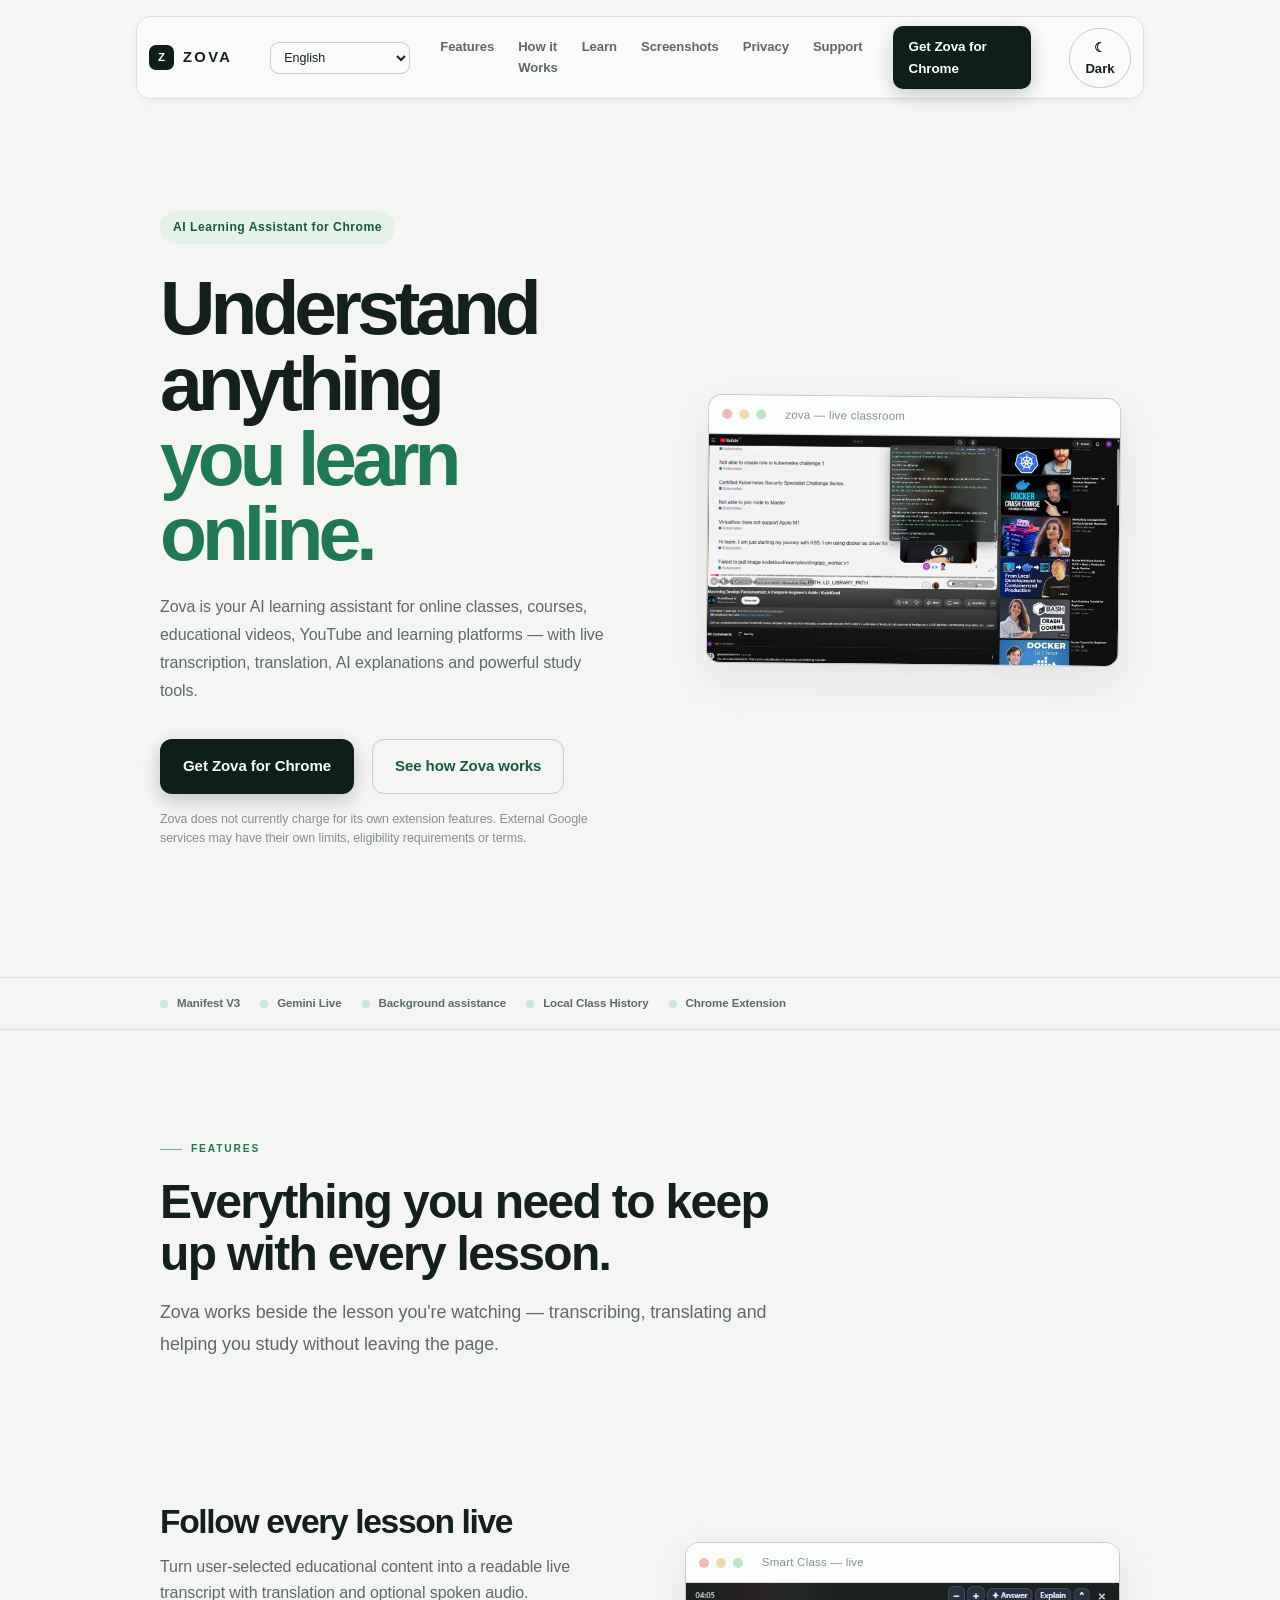
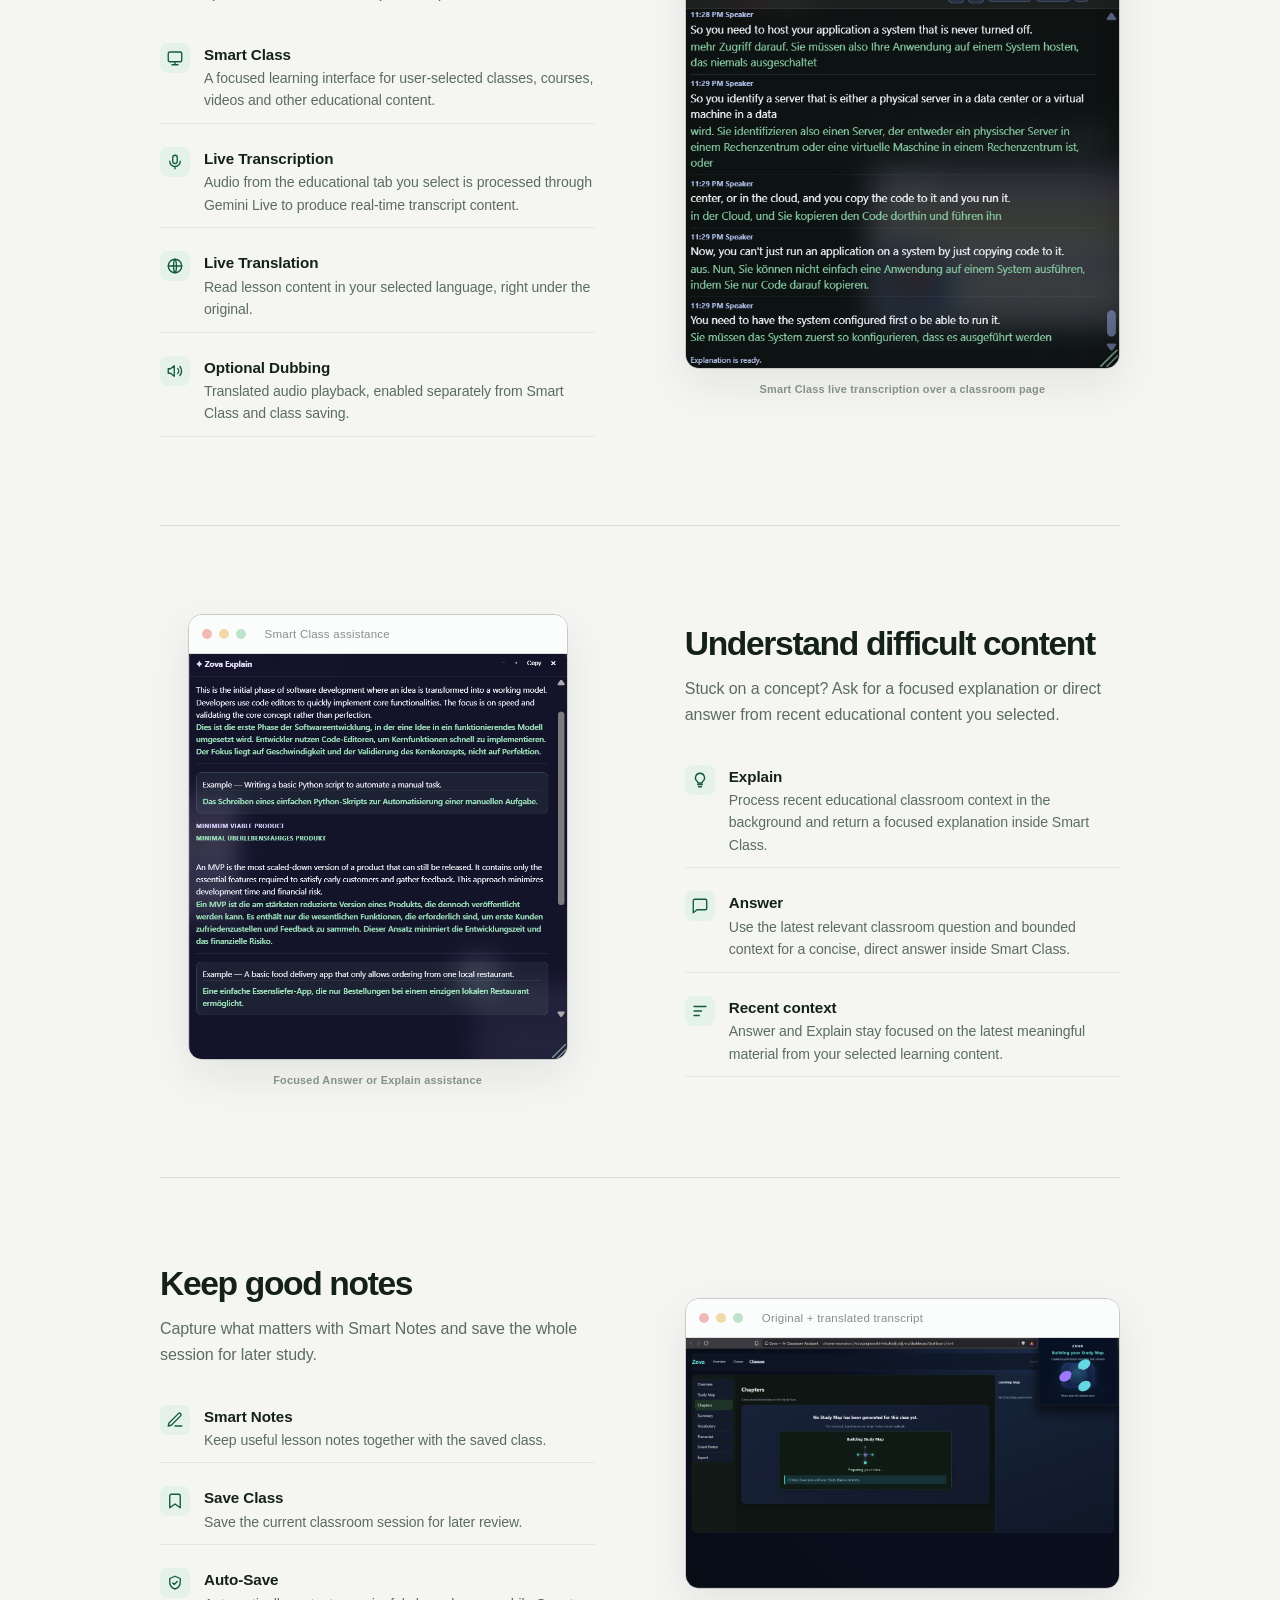
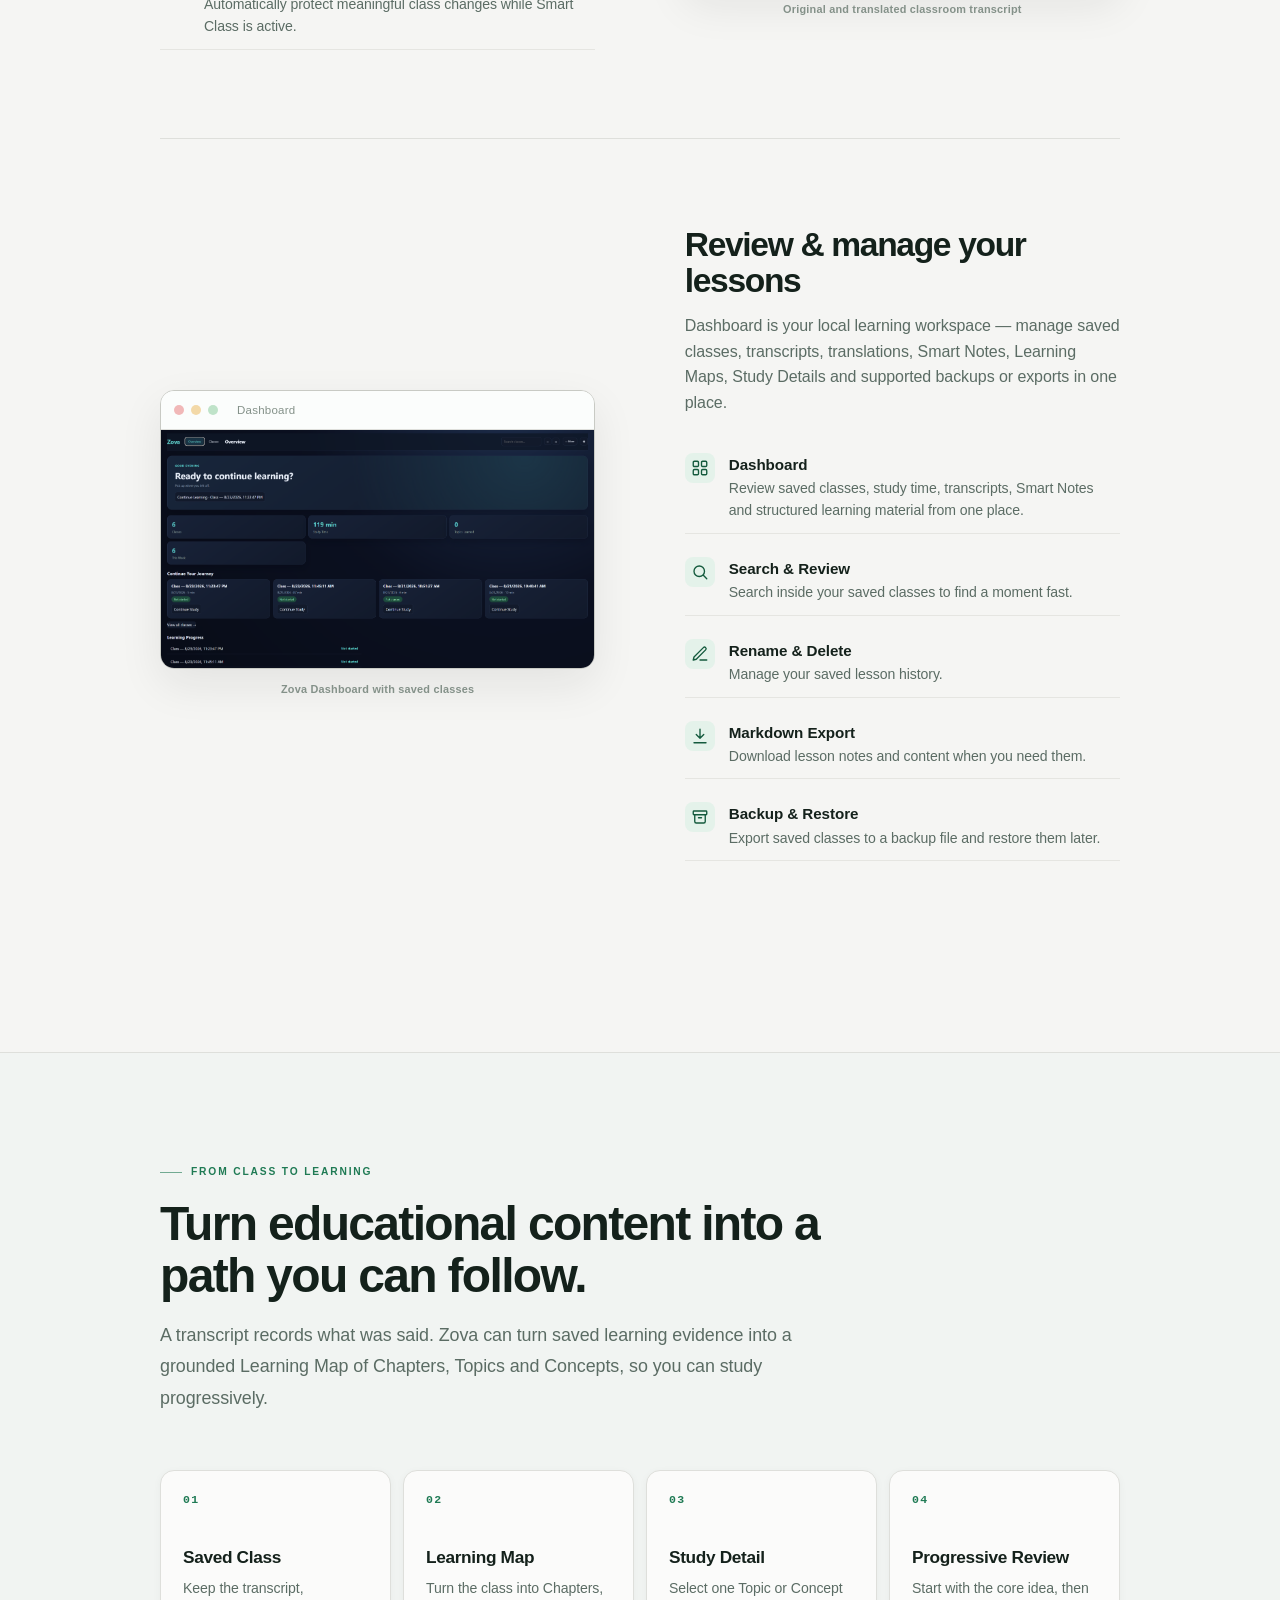
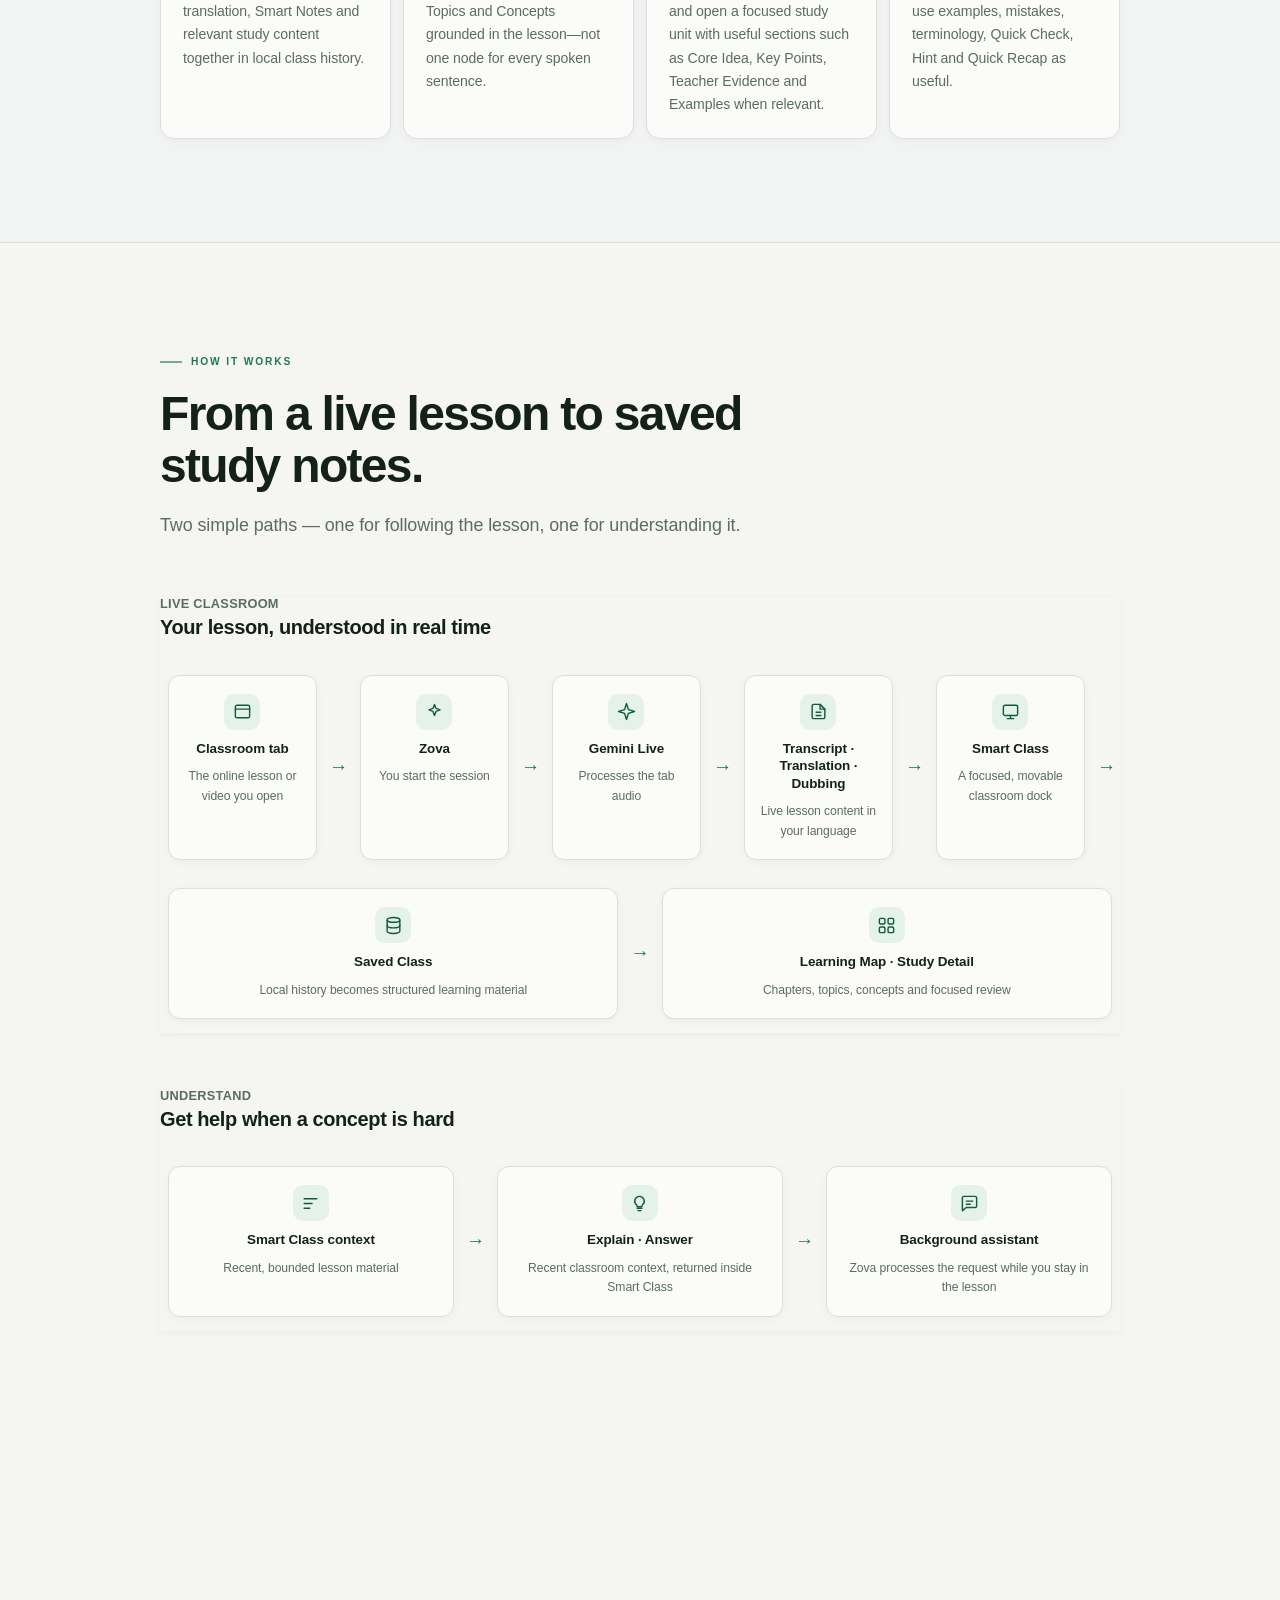
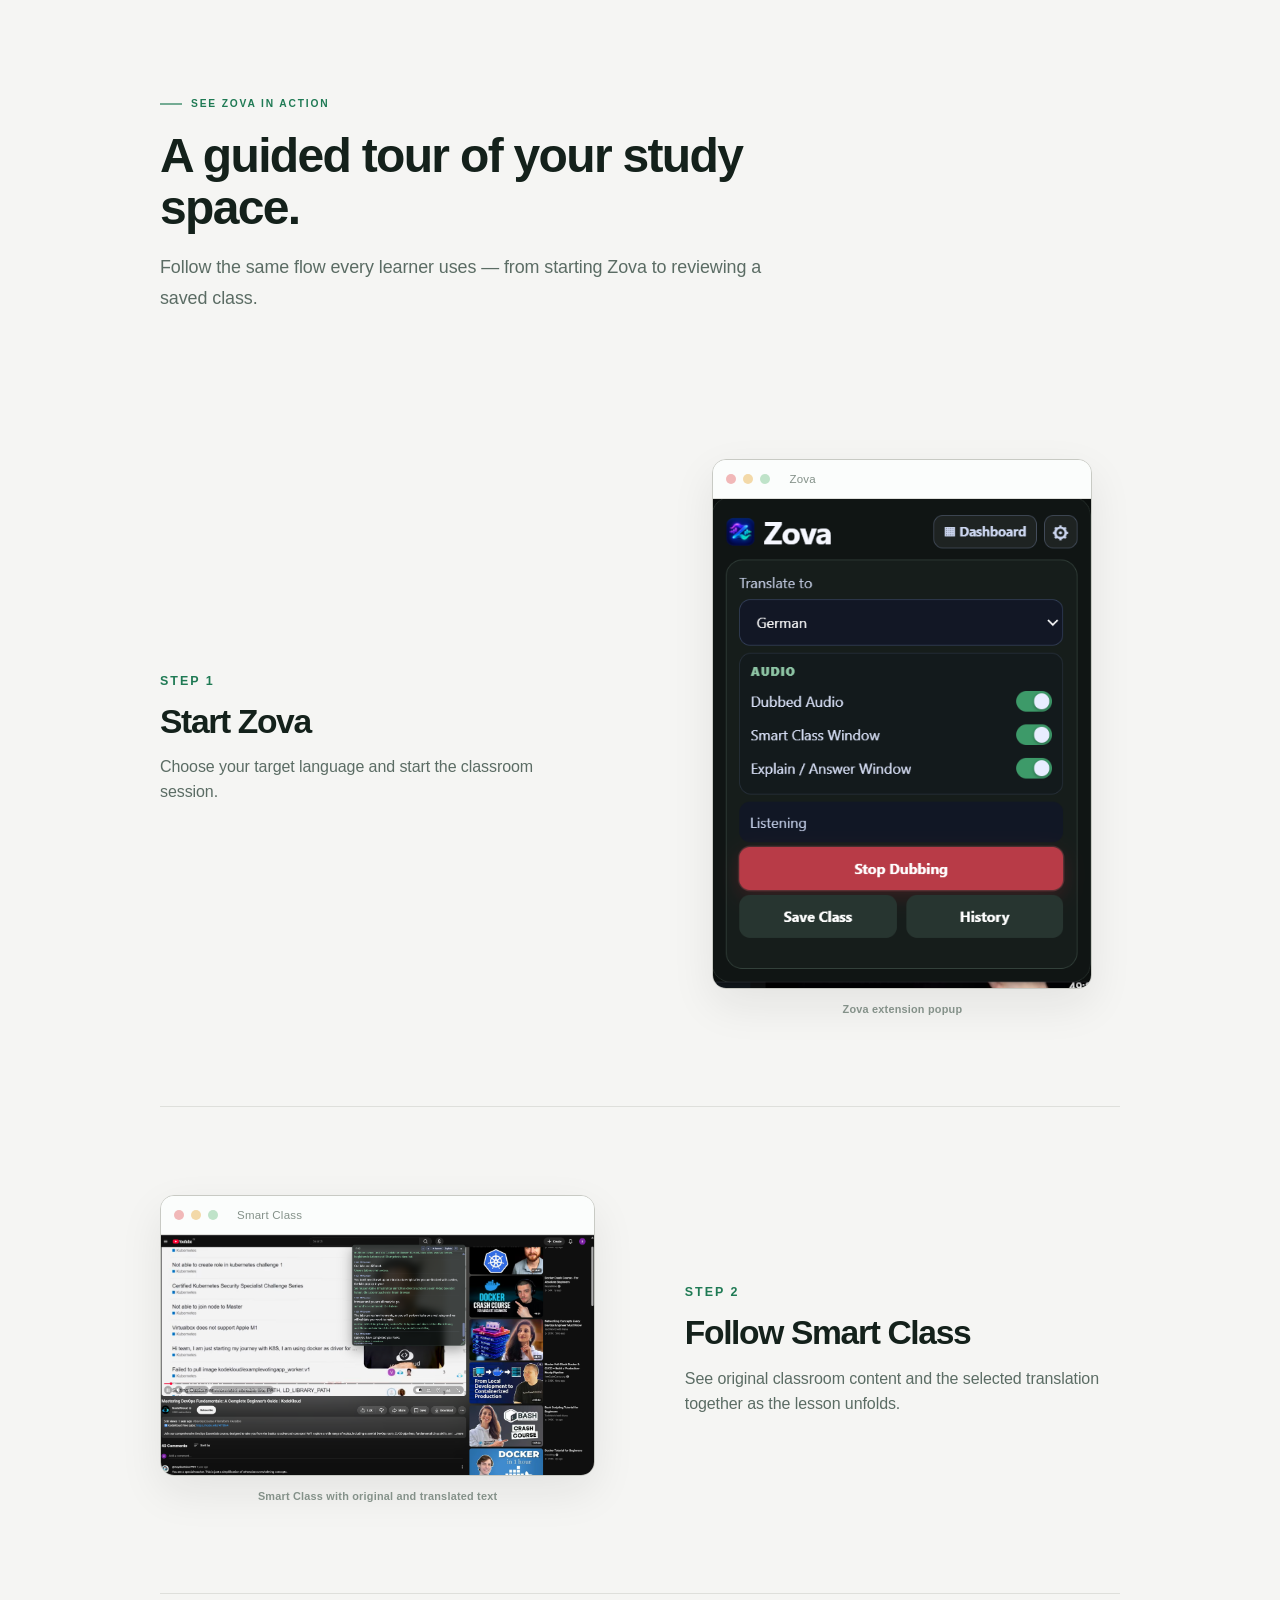
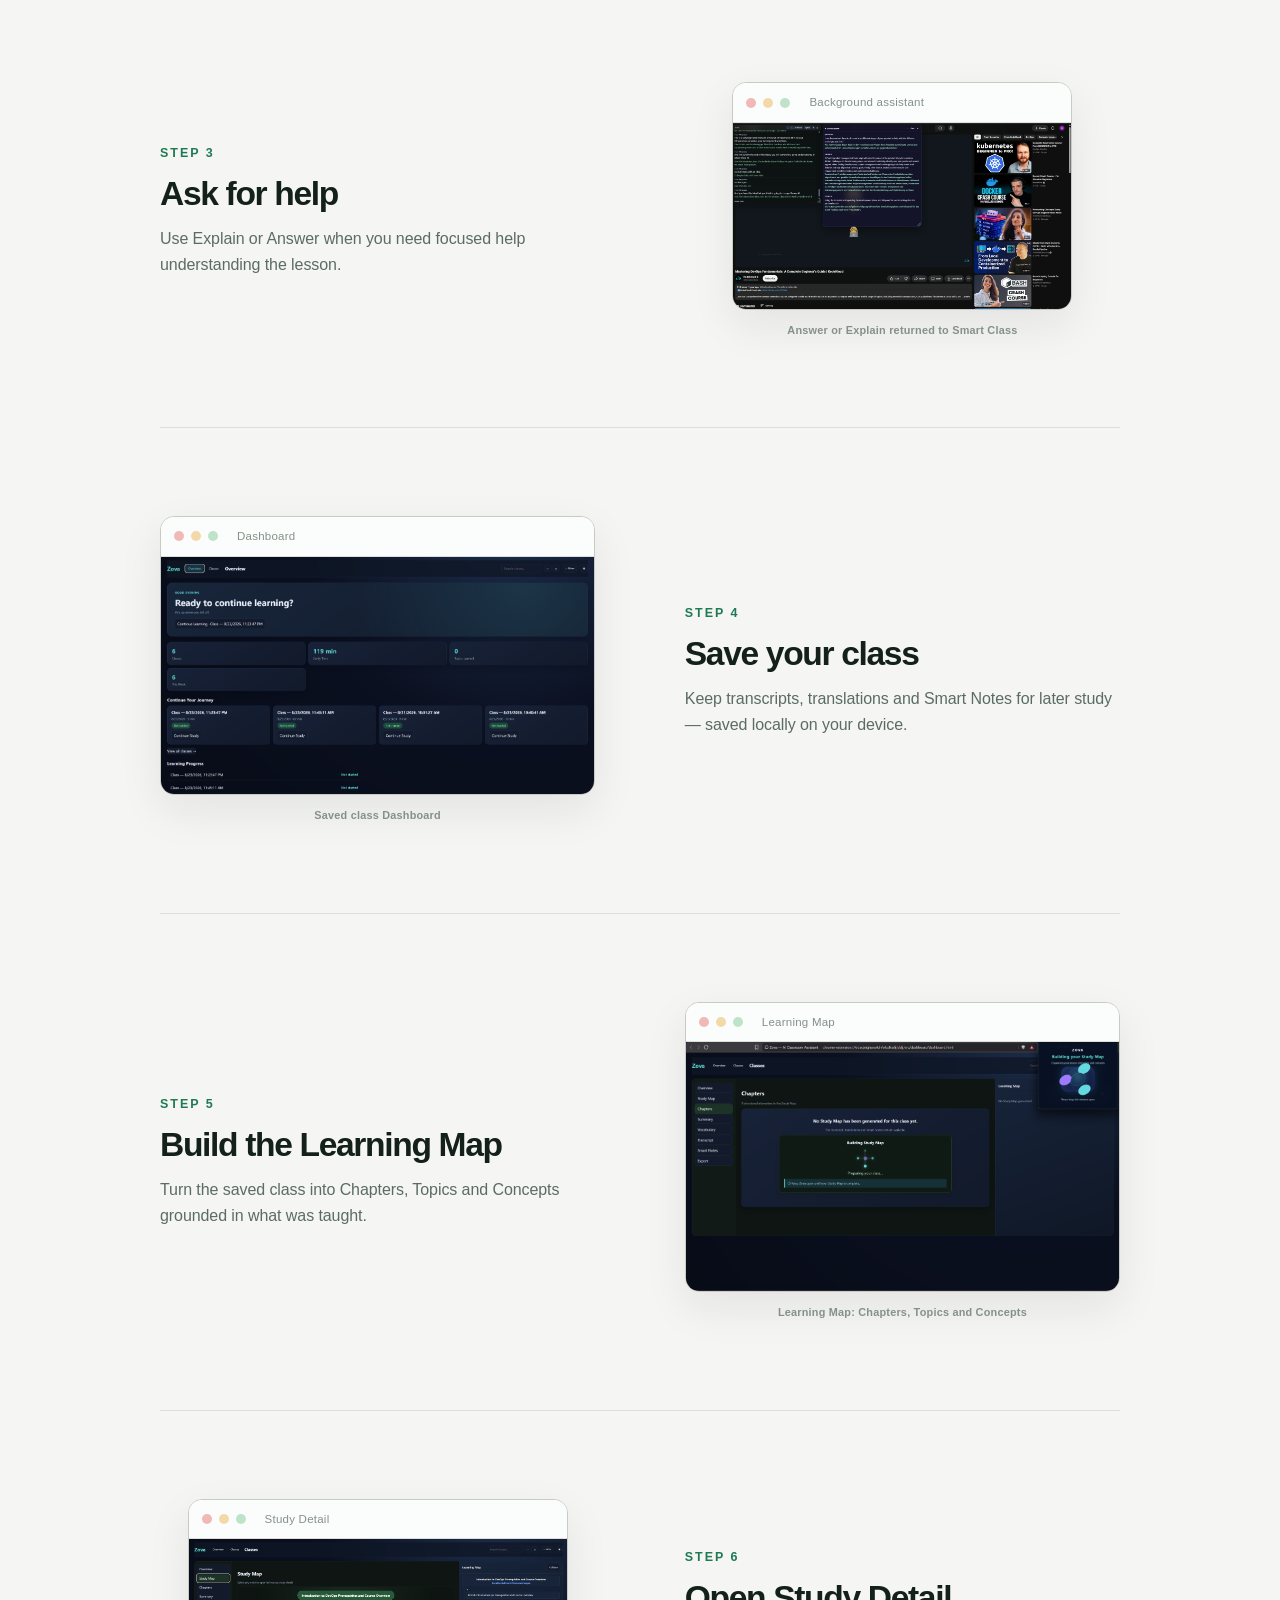
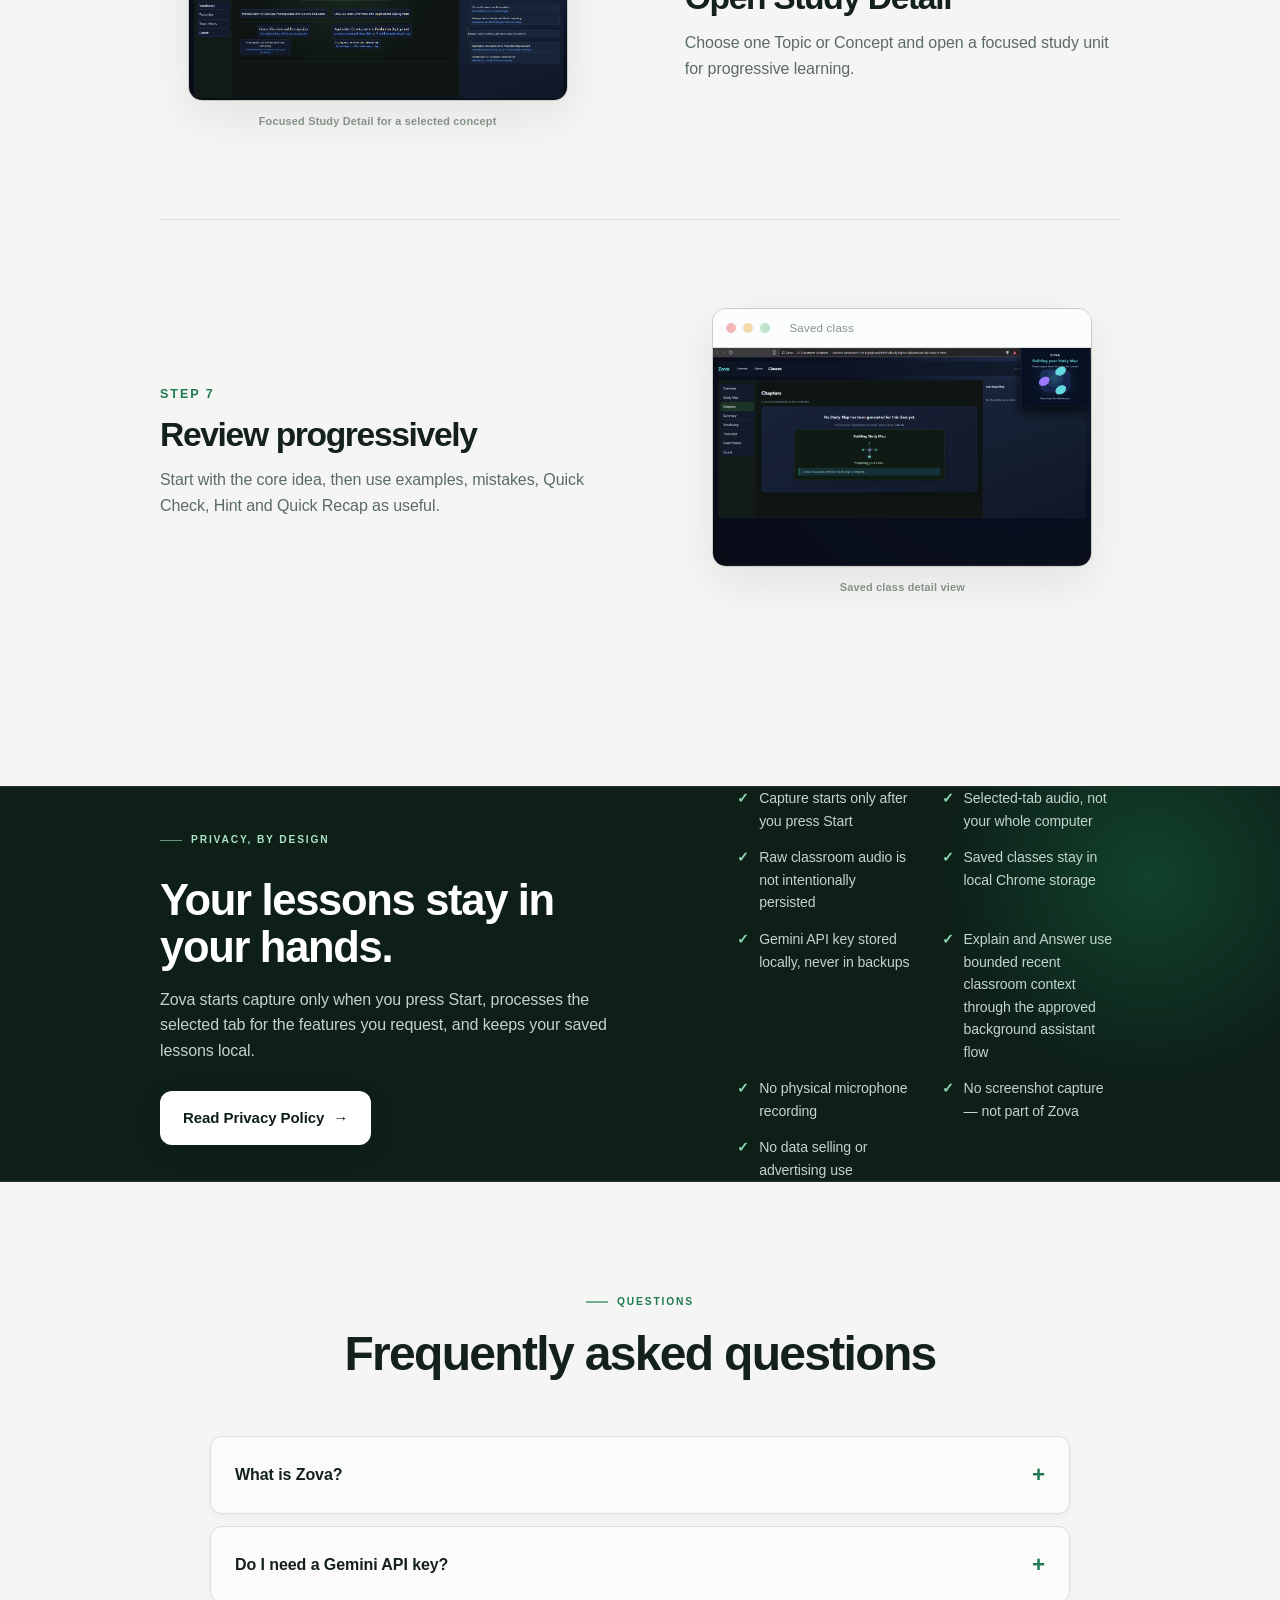
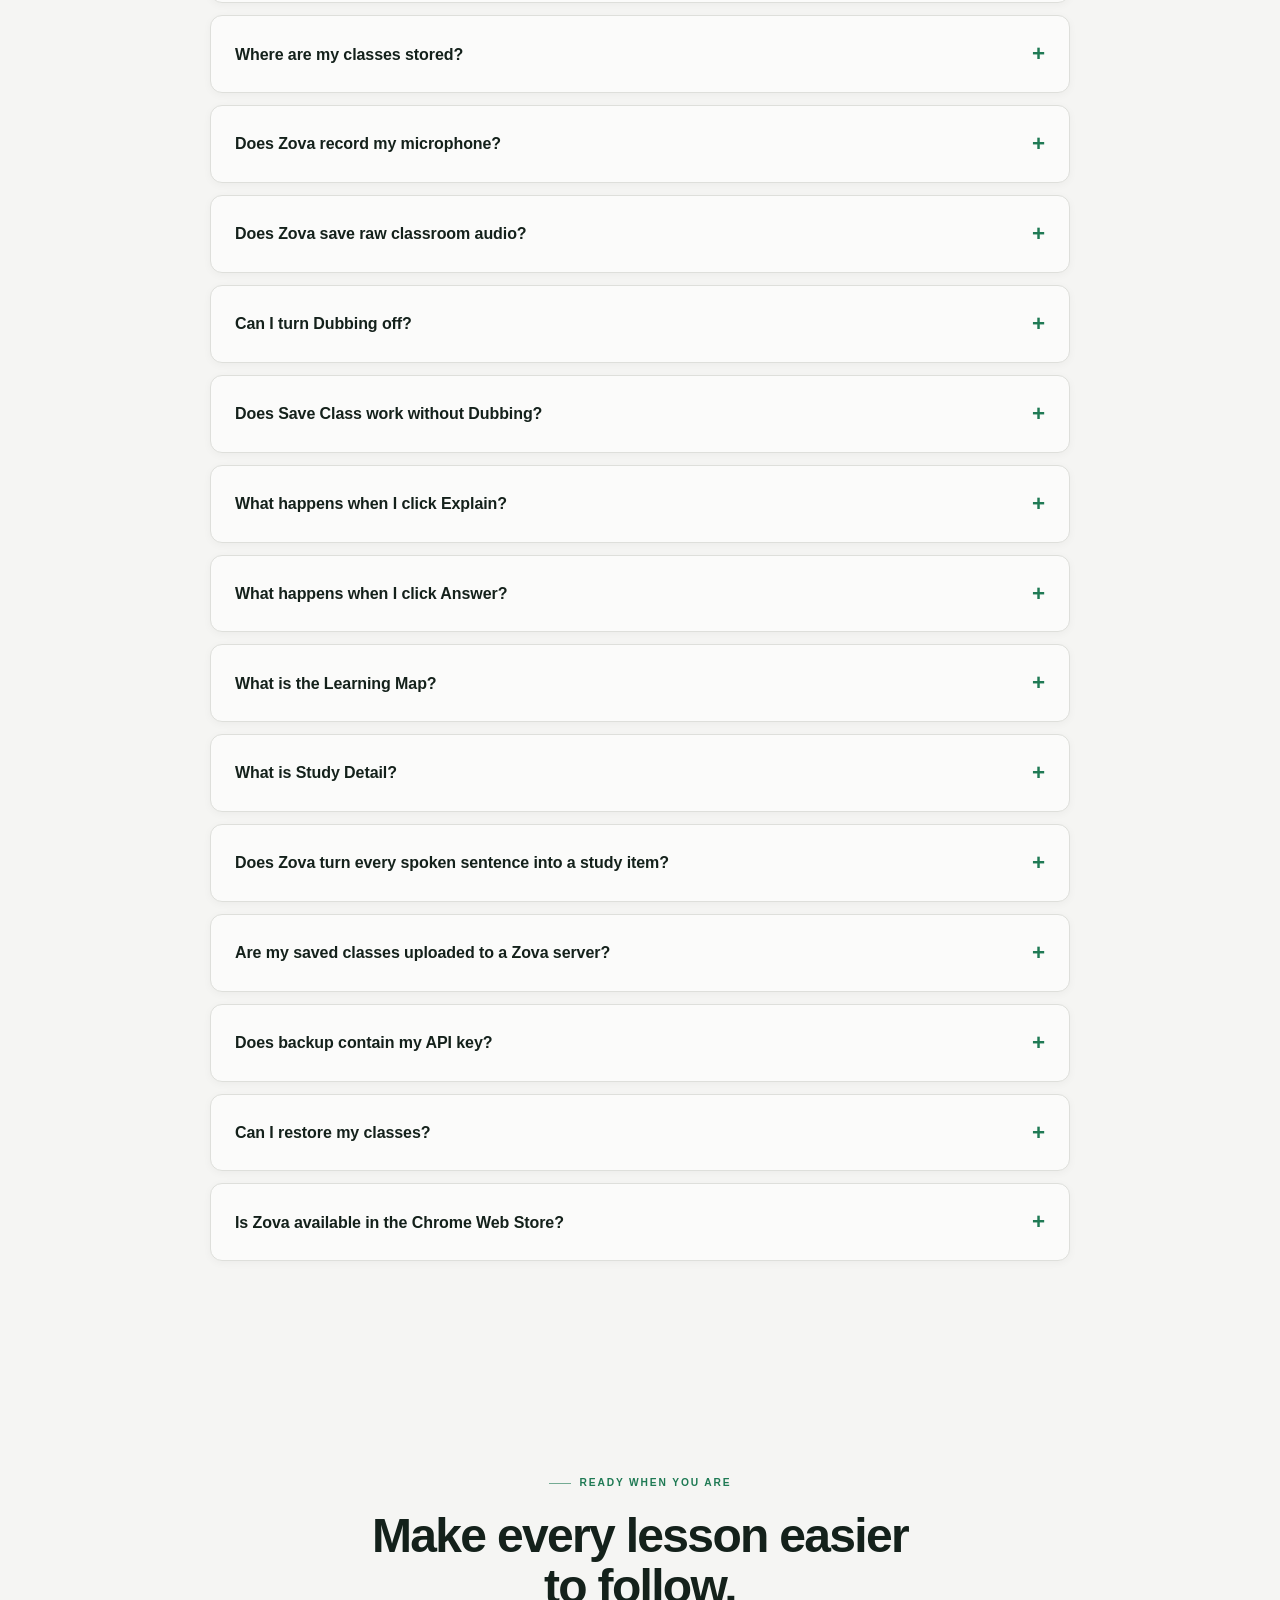
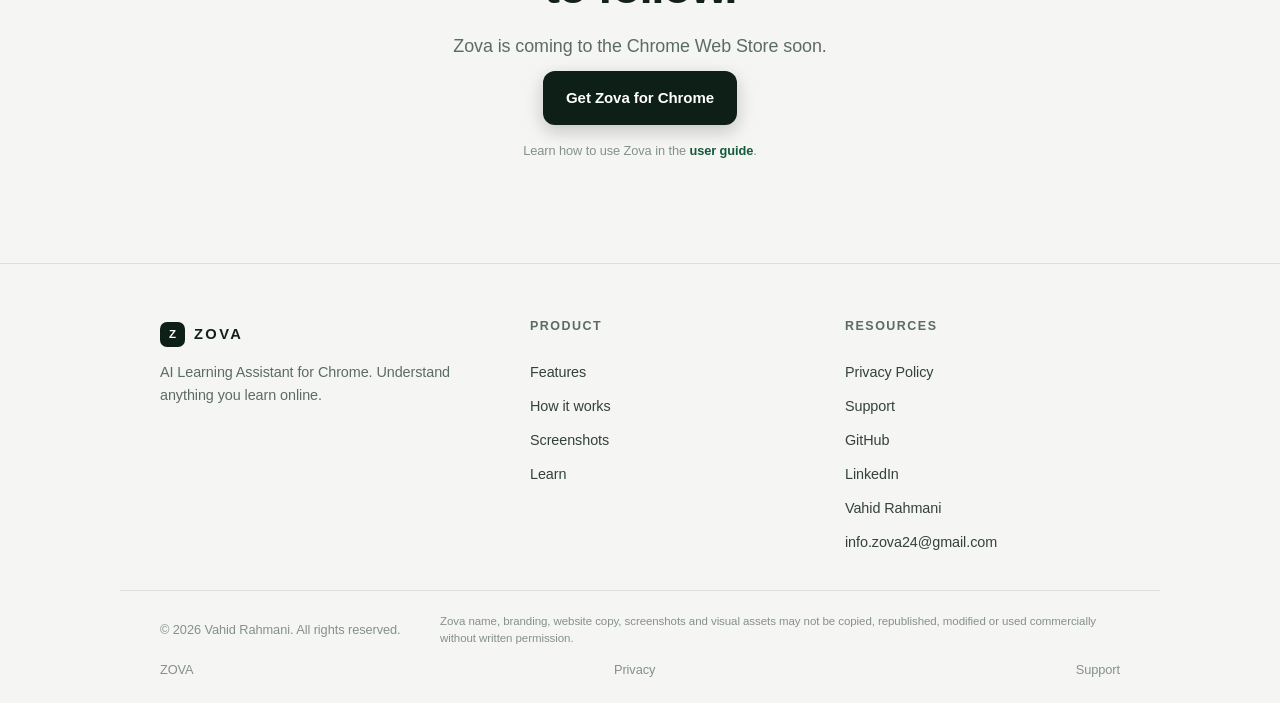
==== commit 53d785e7: "Connect Zova to creator identity" ====
--- a/index.html
+++ b/index.html
@@ -28,7 +28,15 @@
   "description": "A free Chrome AI learning assistant for online classes with live transcription, translation, explanations, summaries and smart study tools.",
   "applicationCategory": "EducationalApplication",
   "operatingSystem": "Chrome",
-  "author": { "@type": "Person", "name": "Vahid Rahmani" },
+  "author": {
+    "@type": "Person",
+    "name": "Vahid Rahmani",
+    "url": "https://vahid-portfolio-three.vercel.app/",
+    "sameAs": [
+      "https://www.linkedin.com/in/vahid-rahmani-699944417/",
+      "https://github.com/Vahid-Rahmani"
+    ]
+  },
   "offers": { "@type": "Offer", "price": "0", "priceCurrency": "USD" },
   "downloadUrl": "https://chromewebstore.google.com/detail/zova/menedjcoiemocjmcjajjbcondloeinkh",
   "featureList": [
@@ -478,7 +486,9 @@
       <h4 data-i18n="footer.resources">Resources</h4>
       <a href="privacy.html" data-i18n="footer.privacy">Privacy Policy</a>
       <a href="support.html" data-i18n="footer.support">Support</a>
-      <a href="https://github.com/Vahid-Rahmani/dobzova" rel="noopener">GitHub</a>
+      <a href="https://github.com/Vahid-Rahmani/zovasite" rel="noopener">GitHub</a>
+      <a href="https://www.linkedin.com/in/vahid-rahmani-699944417/" rel="noopener">LinkedIn</a>
+      <a href="https://vahid-portfolio-three.vercel.app/" rel="noopener">Vahid Rahmani</a>
       <a href="mailto:info.zova24@gmail.com">info.zova24@gmail.com</a>
     </div>
   </div>
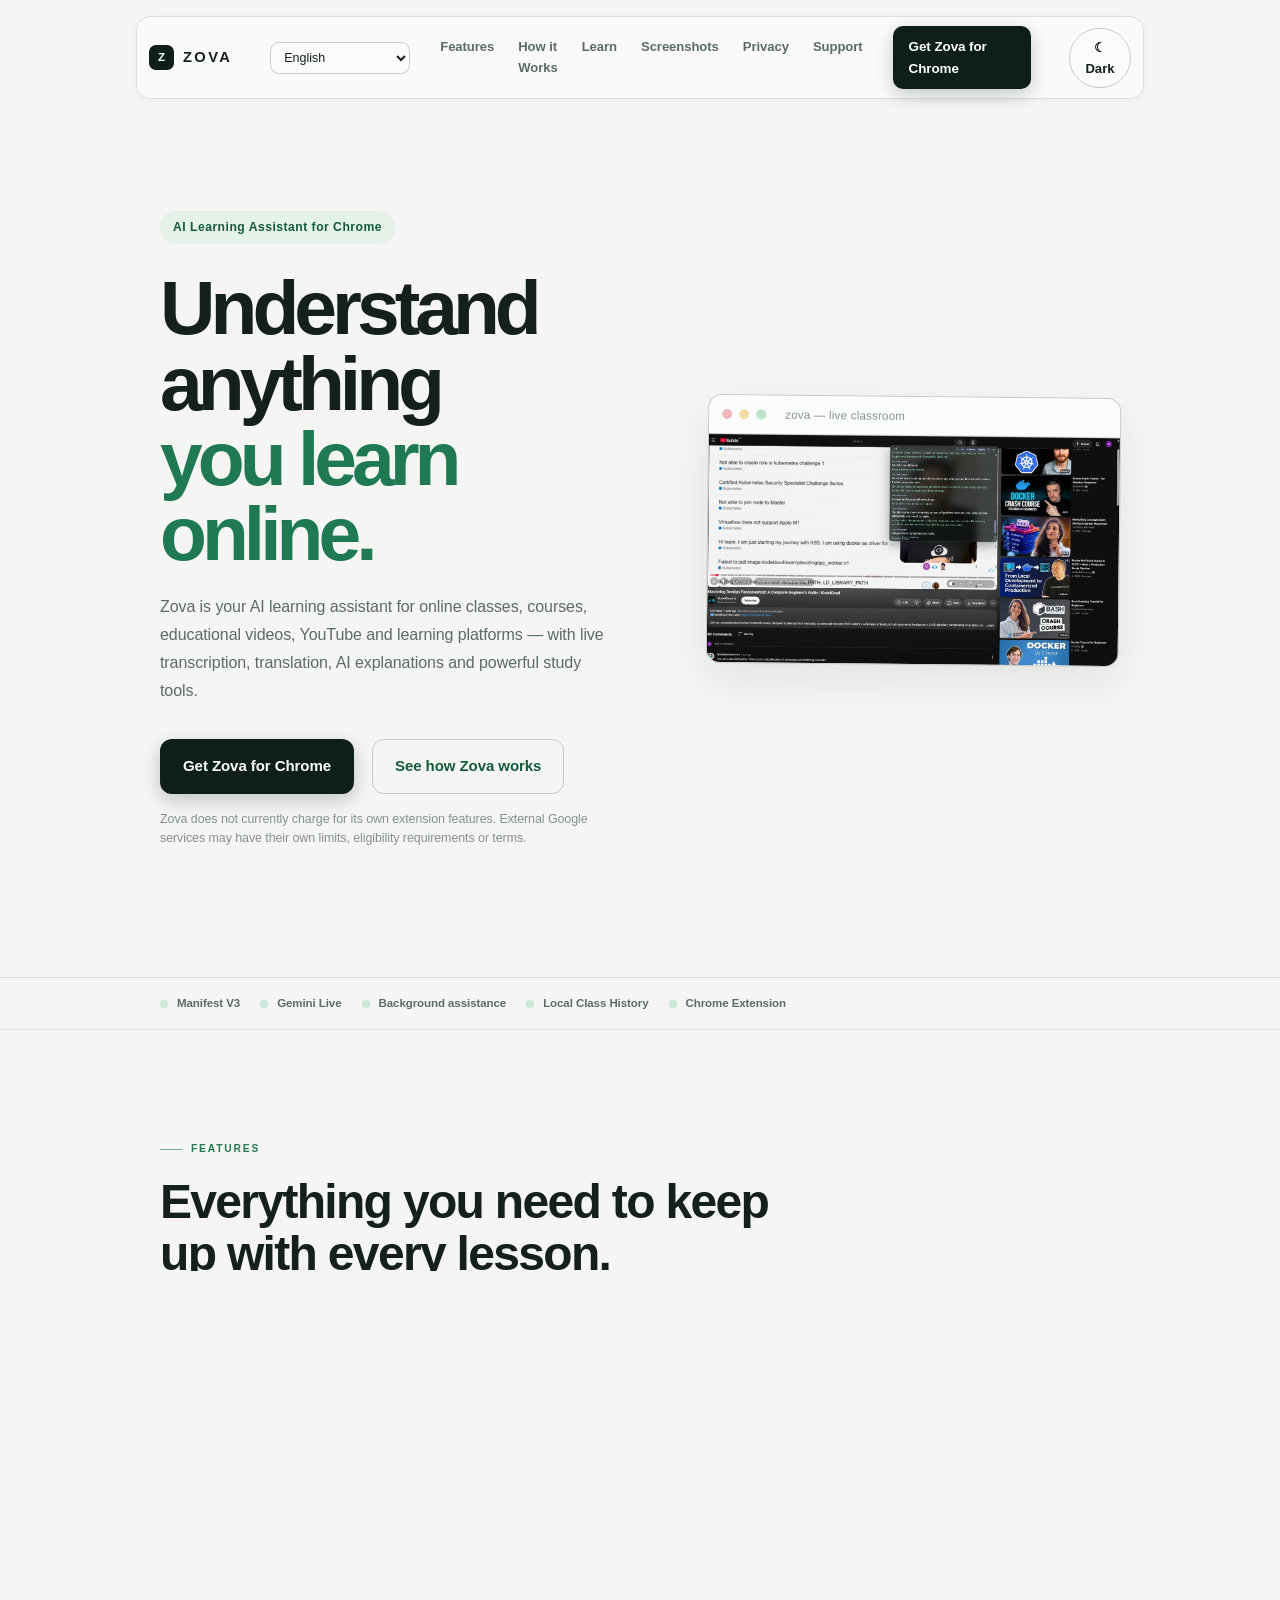
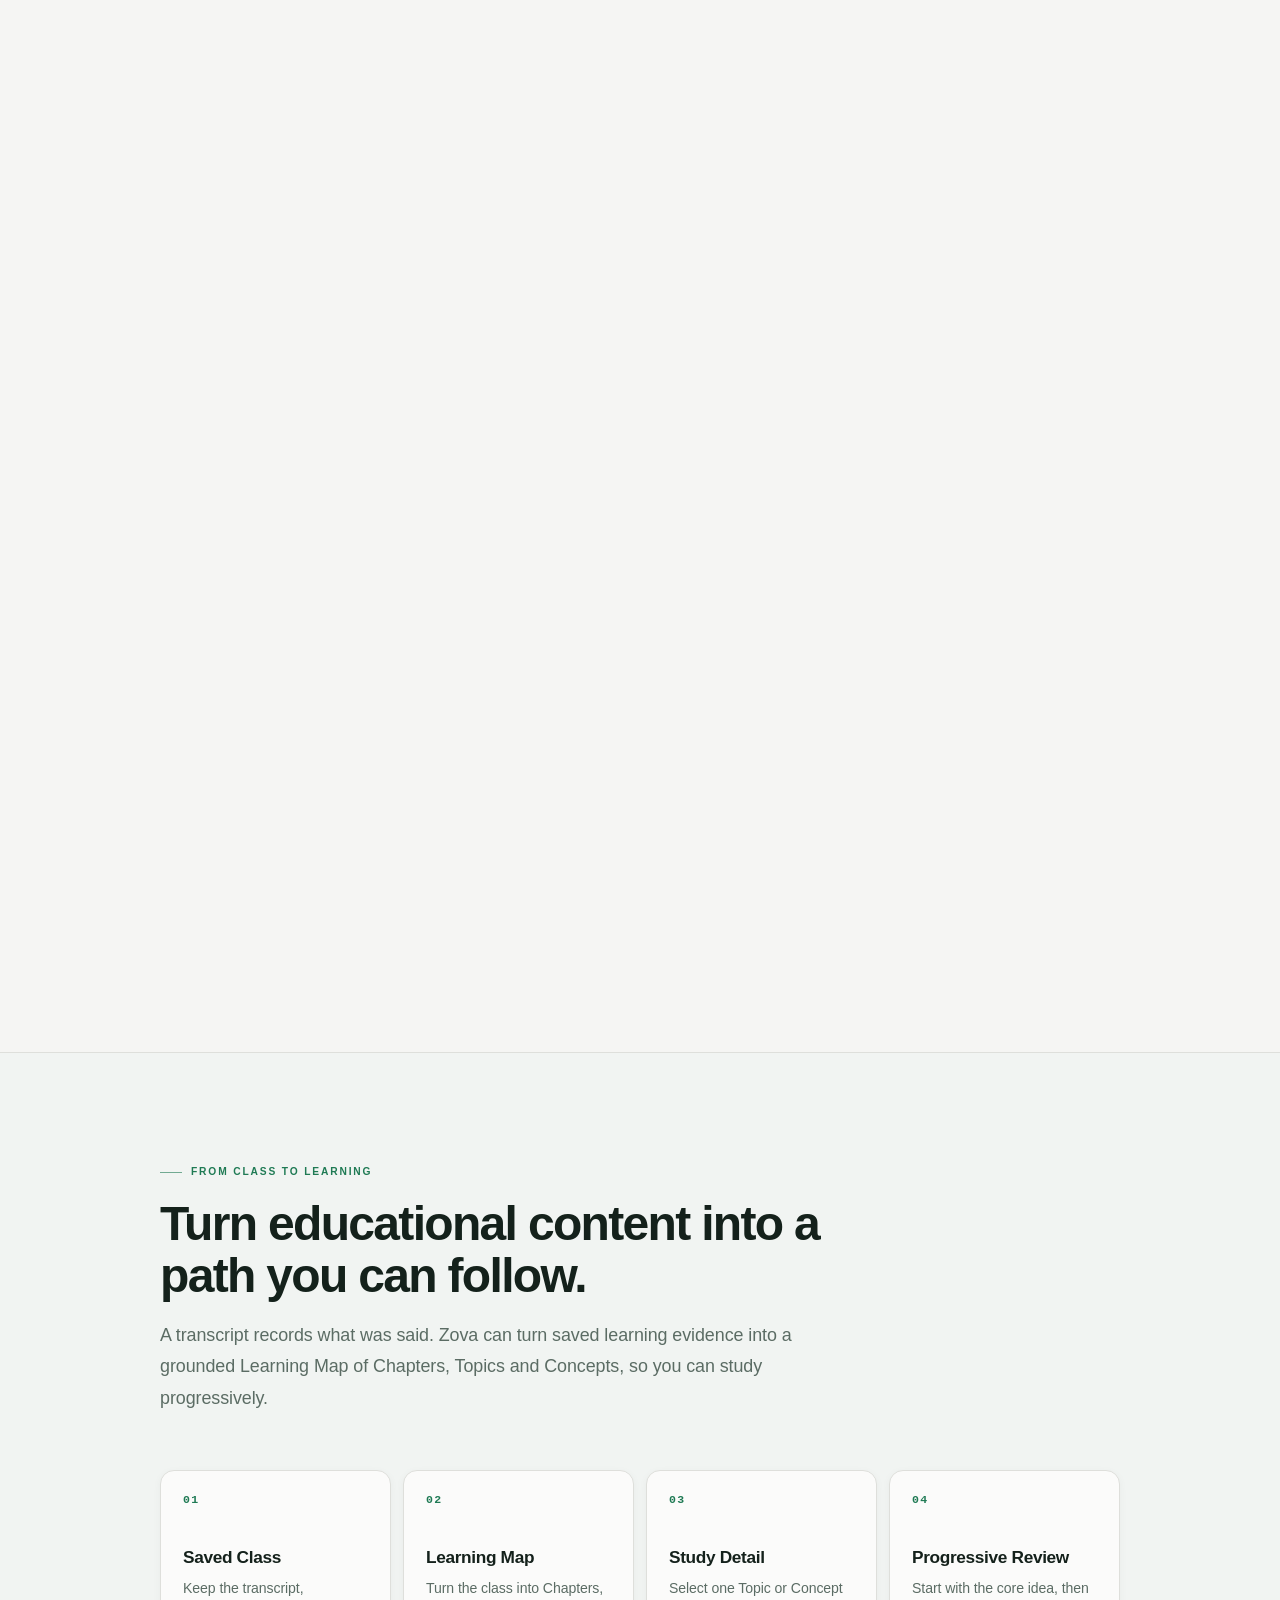
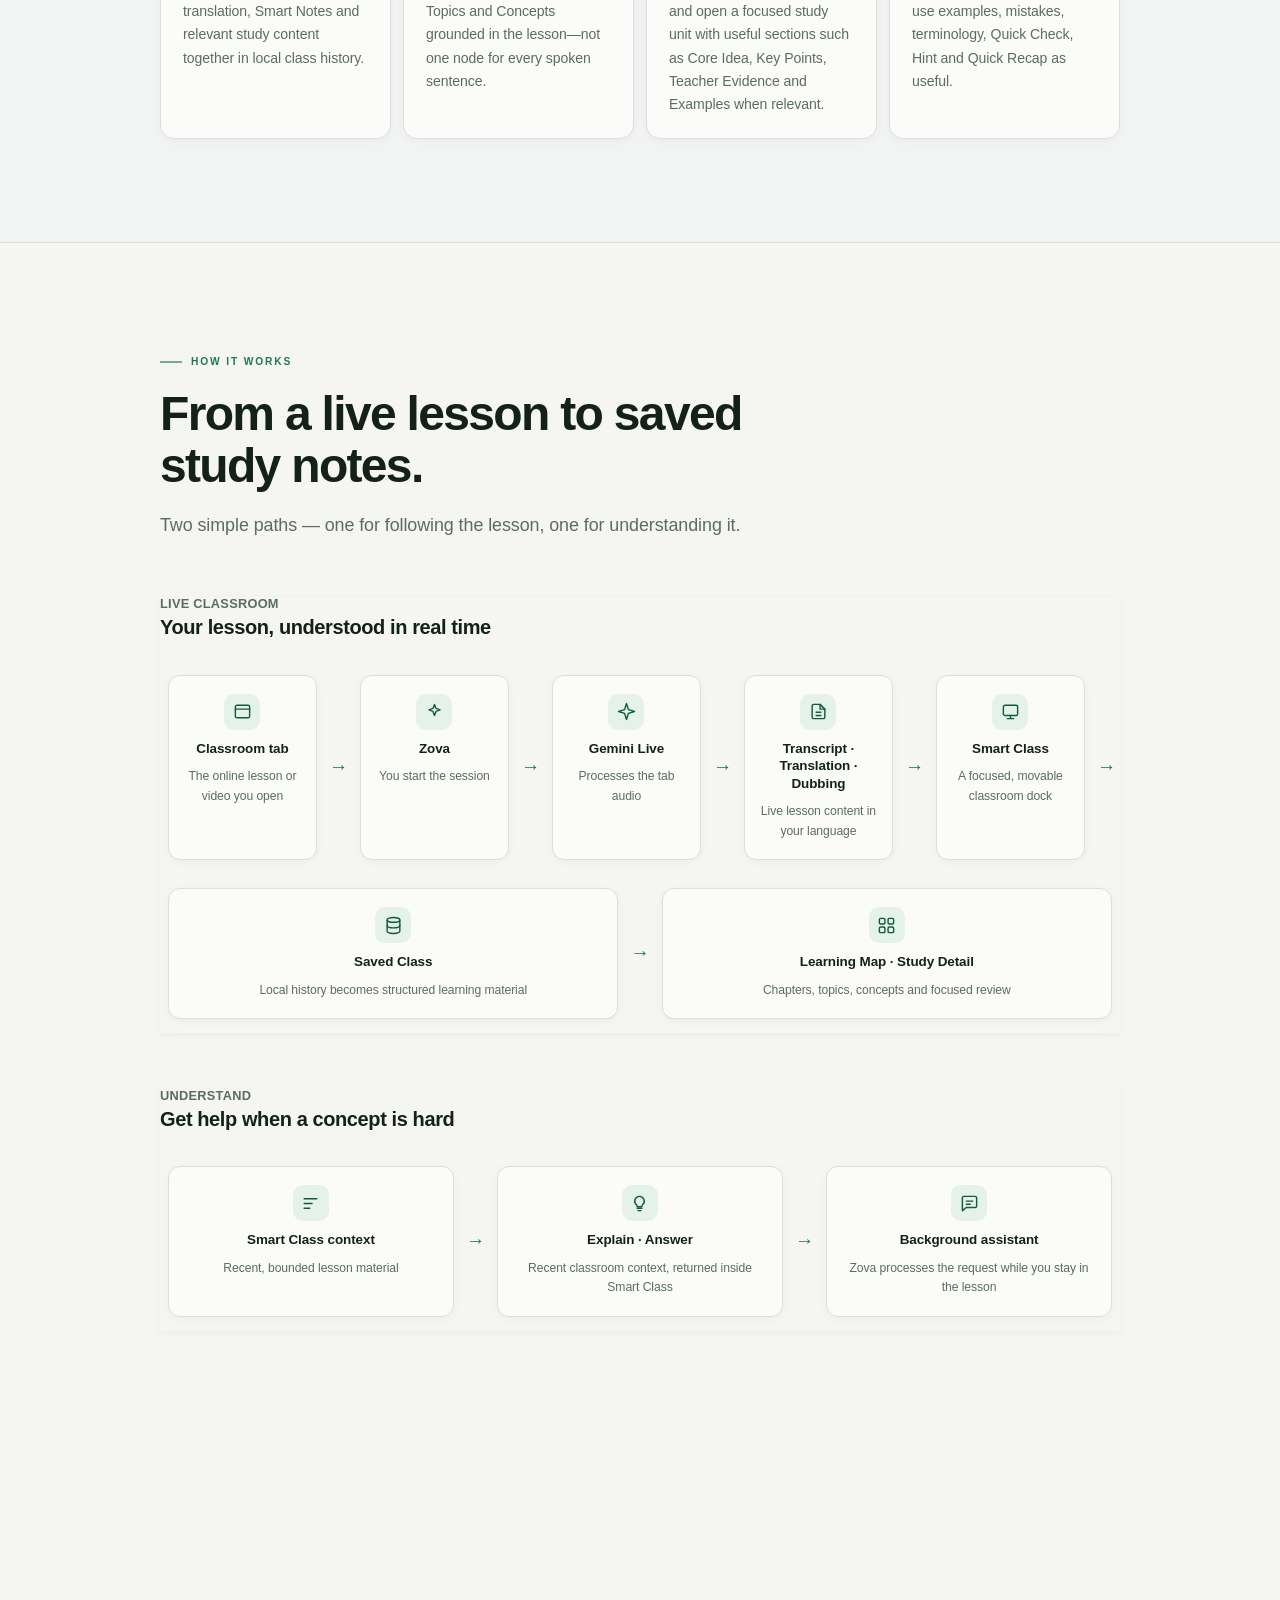
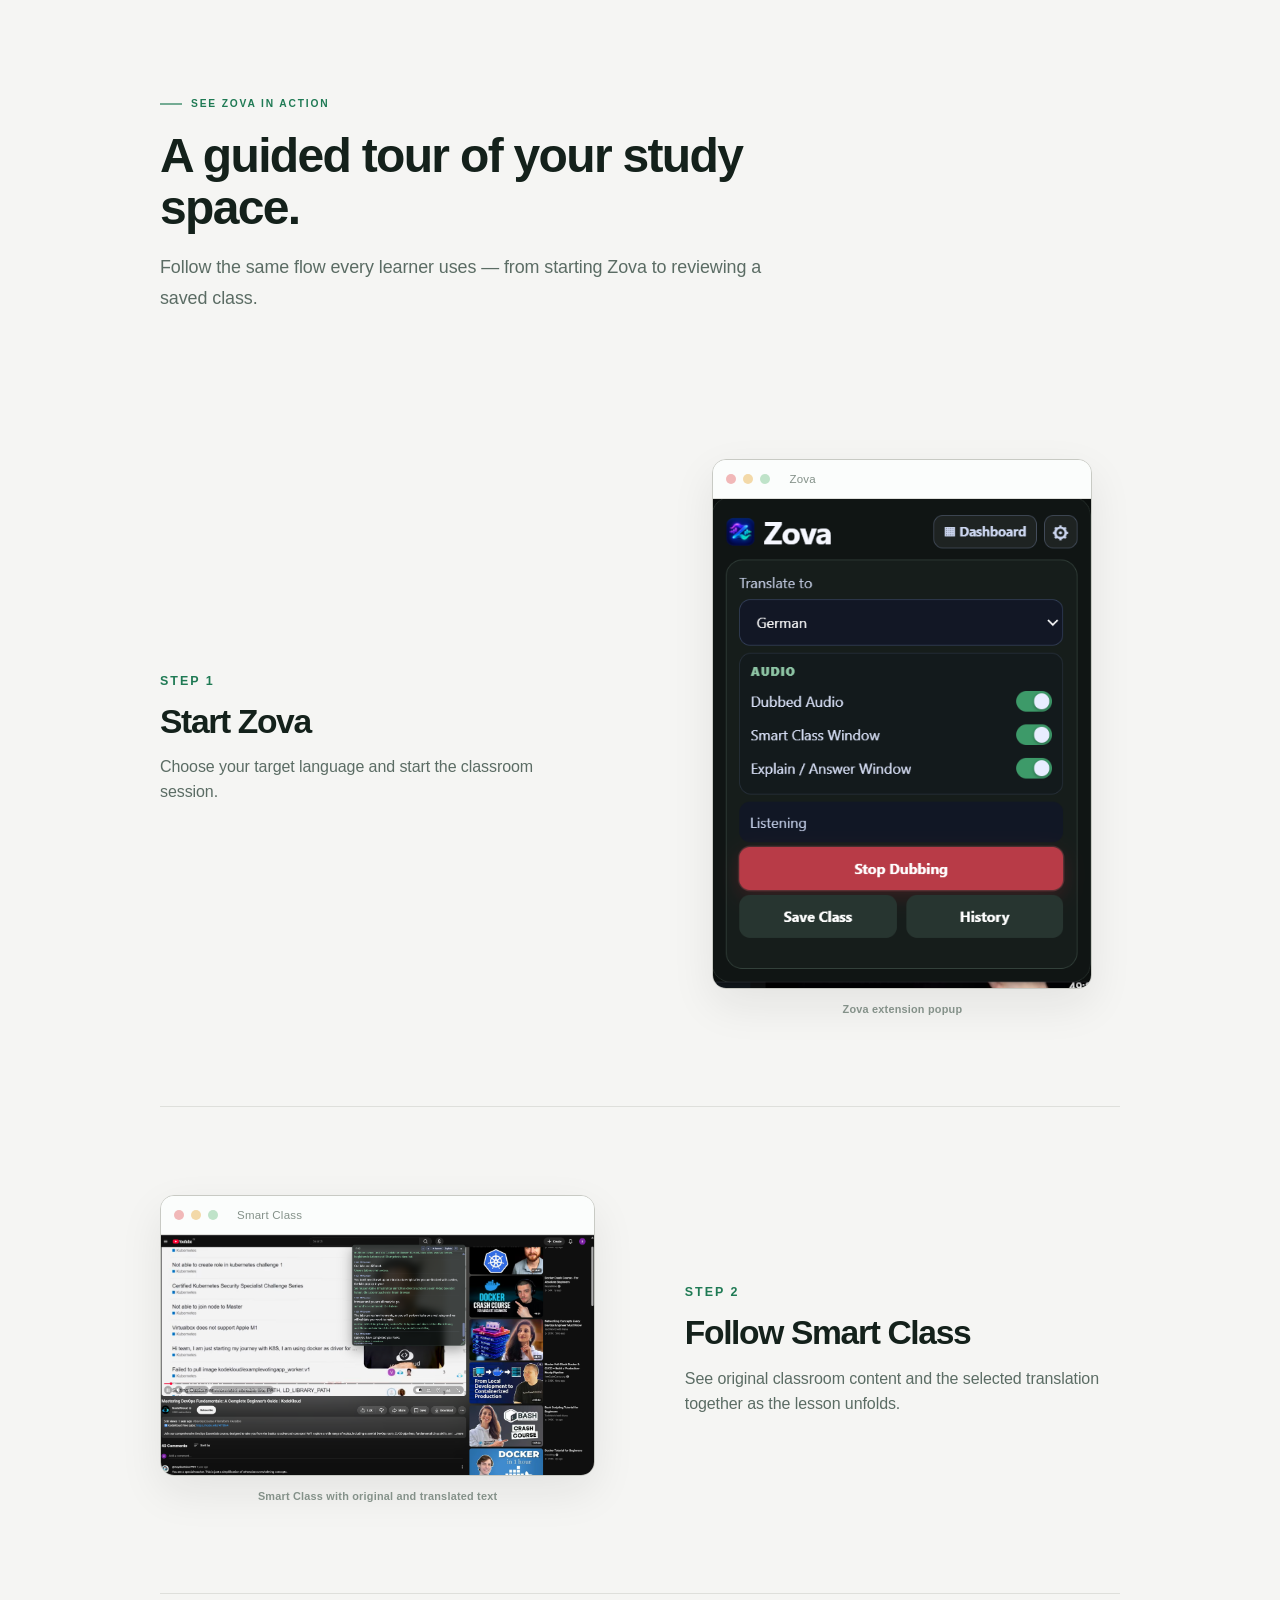
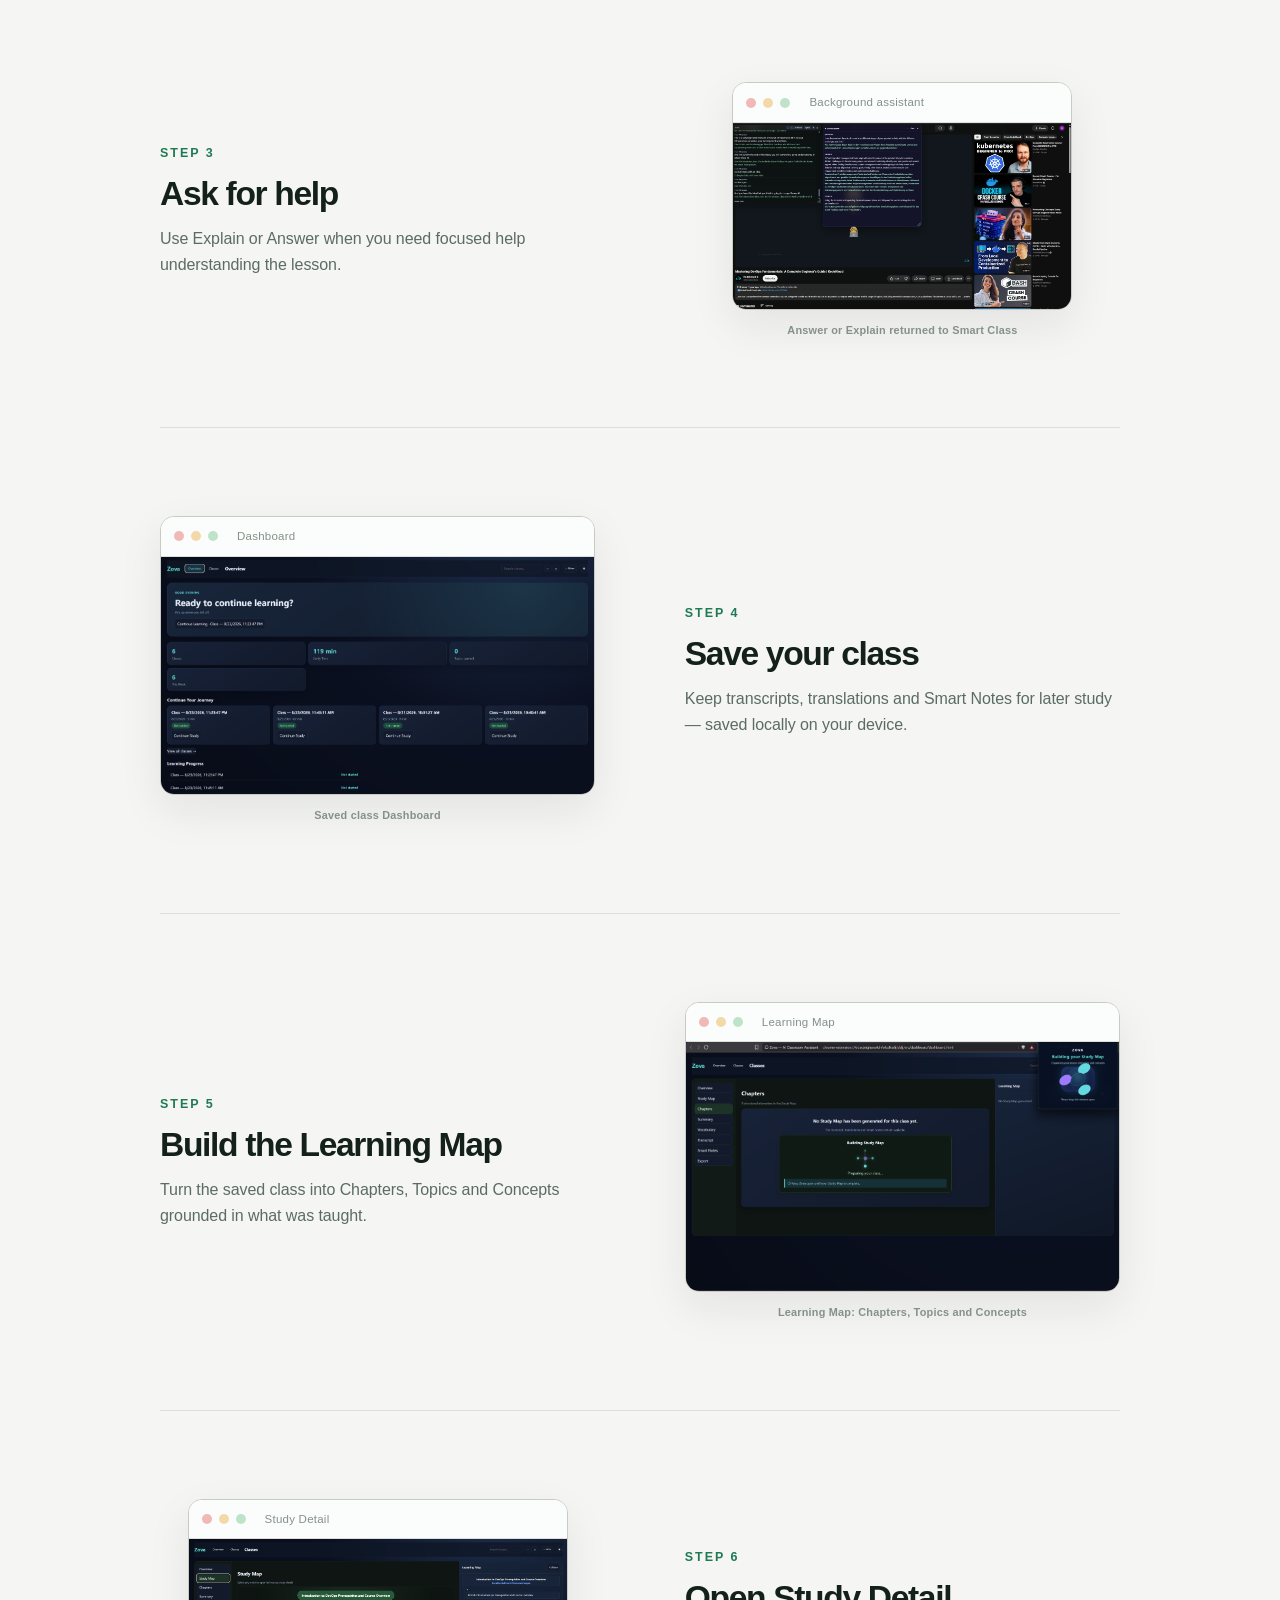
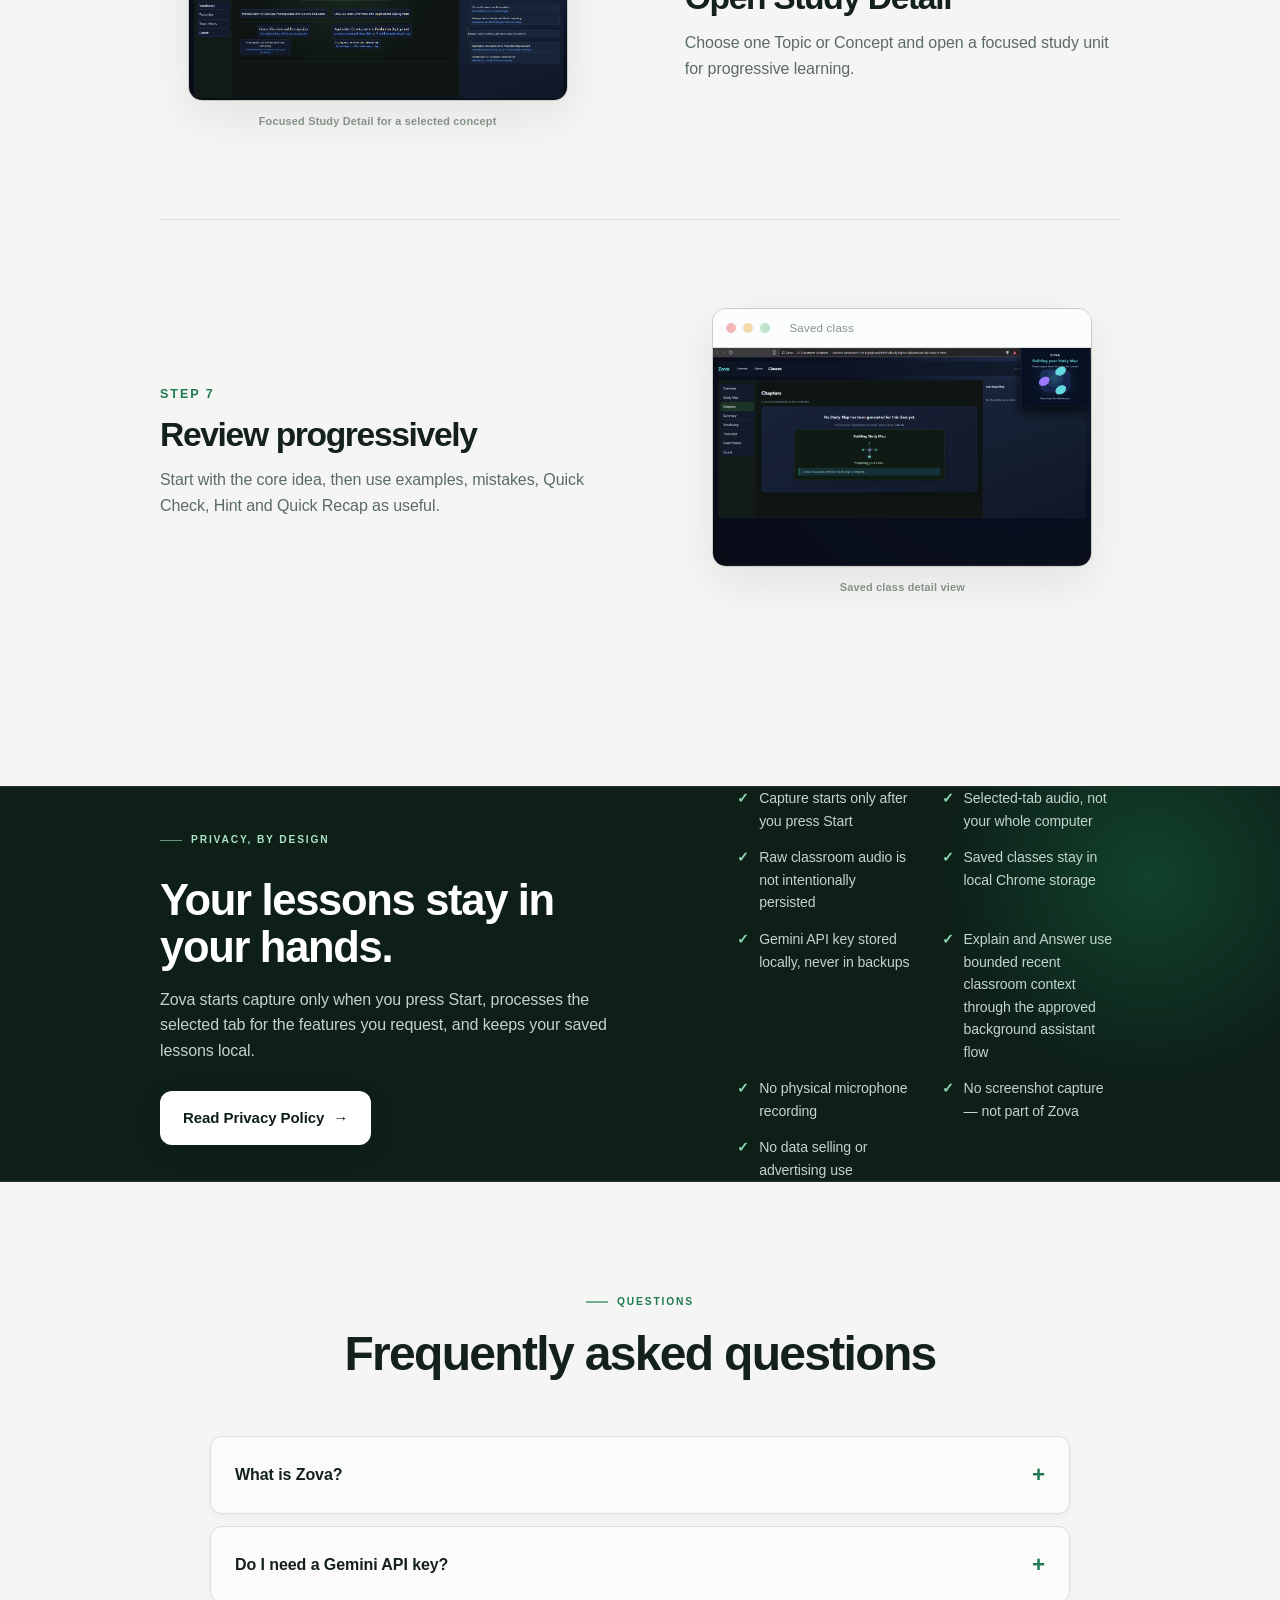
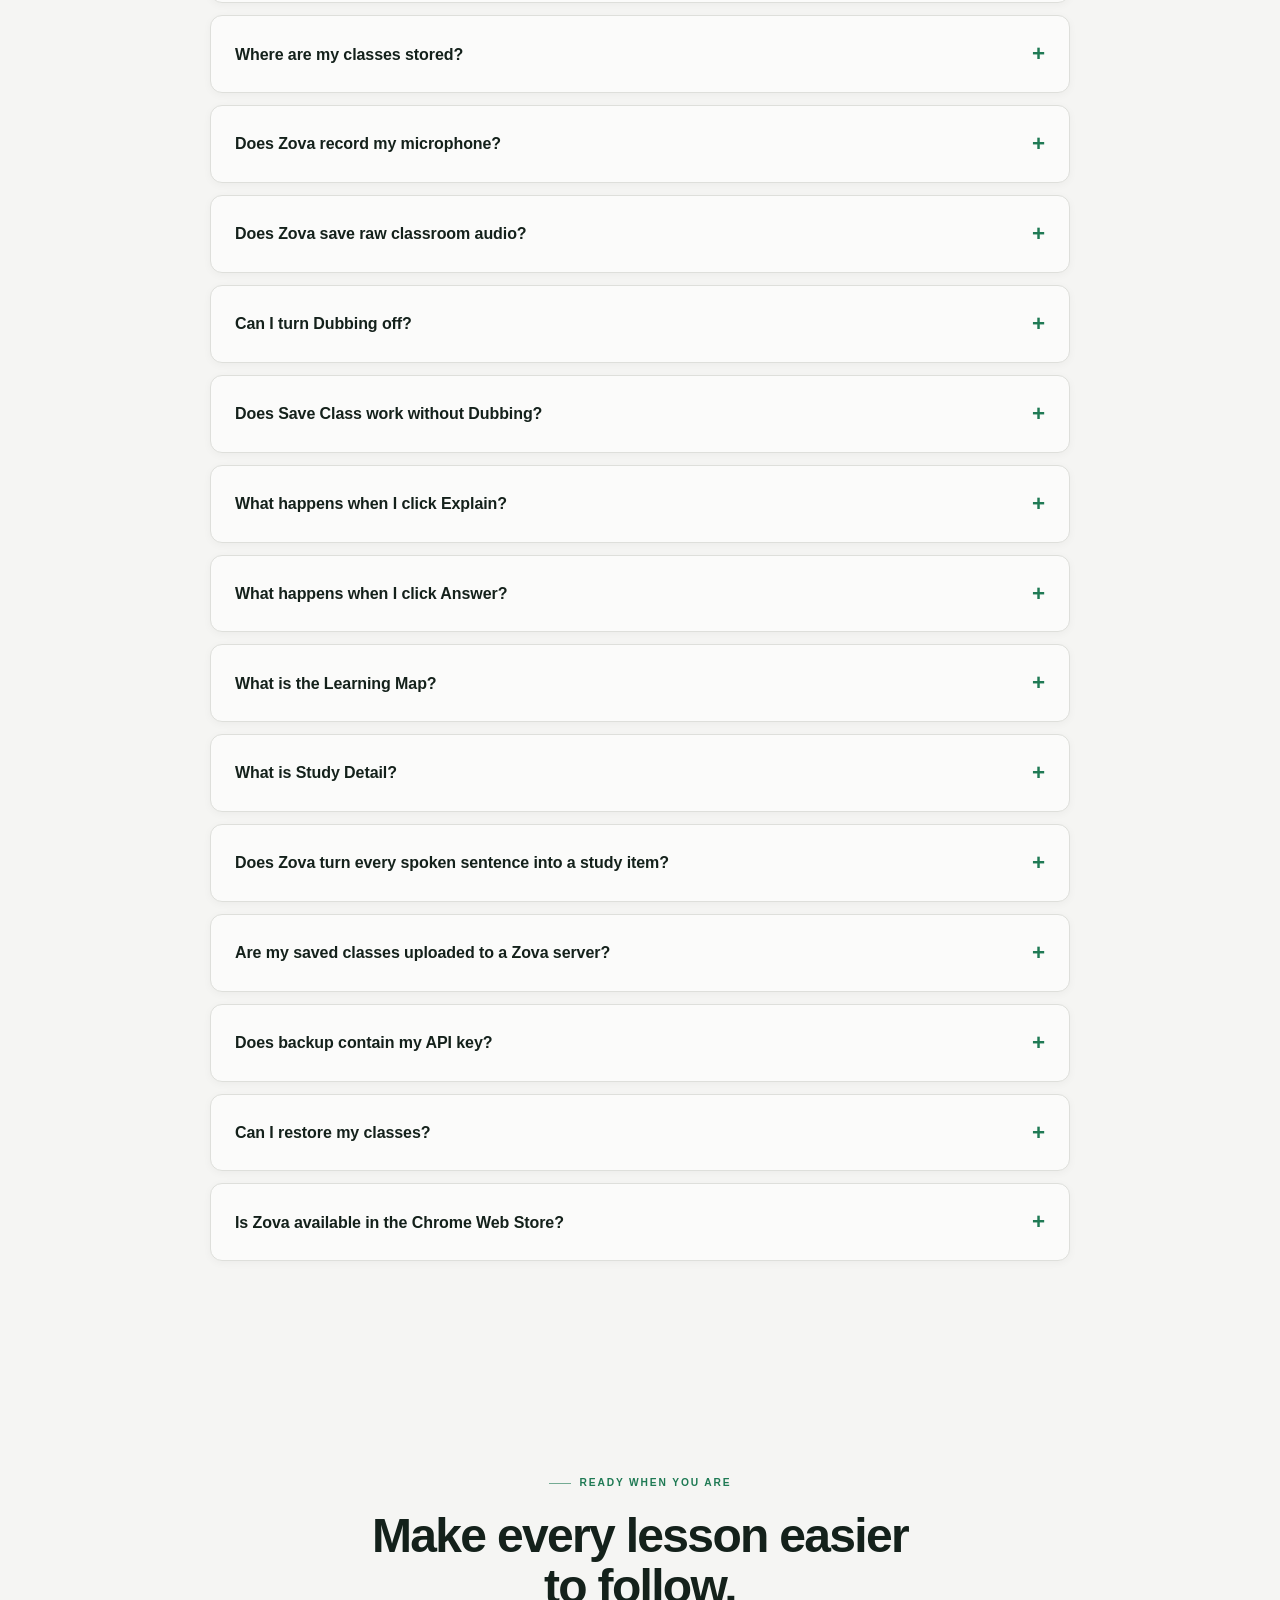
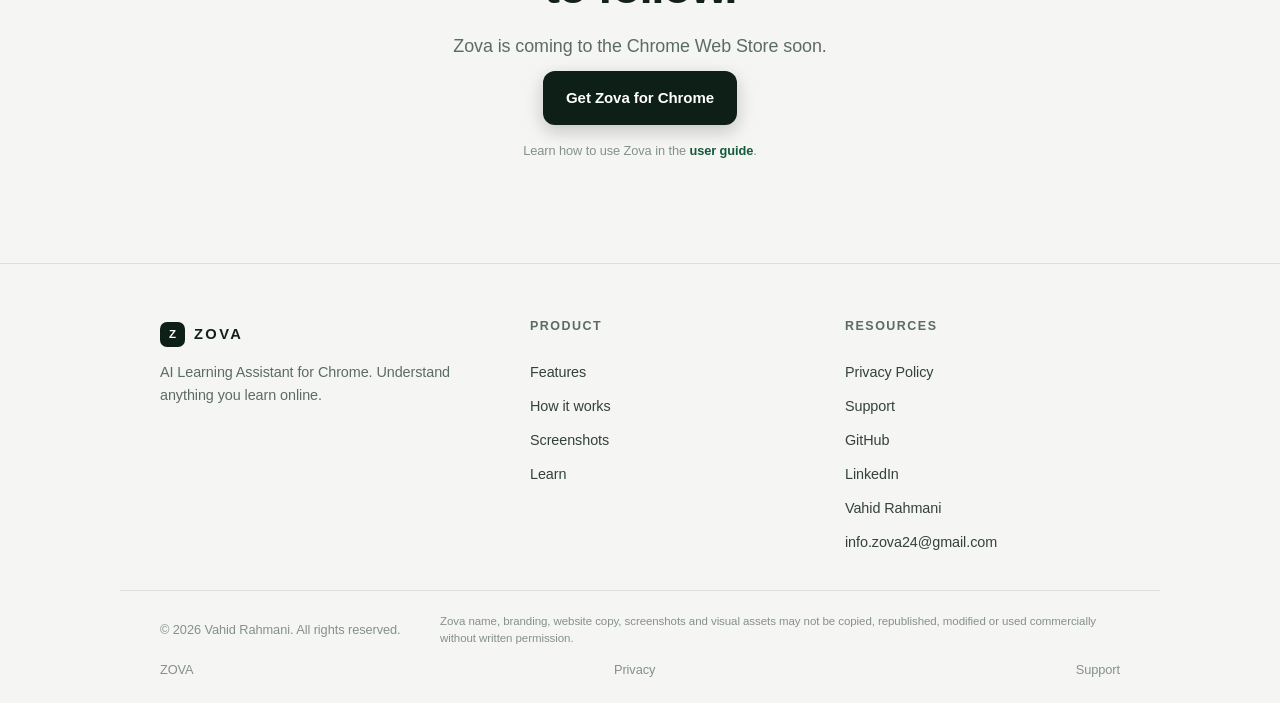
==== commit 000e6fc0: "Strengthen Zova brand and image search metadata Highlight Zova as an AI learning assistant, improve " ====
--- a/index.html
+++ b/index.html
@@ -1,504 +1,523 @@
-<!doctype html>
-<html lang="en">
-<head>
-<meta charset="utf-8">
-<meta name="viewport" content="width=device-width,initial-scale=1">
+<!doctype html>
+<html lang="en">
+<head>
+<meta charset="utf-8">
+<meta name="viewport" content="width=device-width,initial-scale=1">
 <title>Zova | AI Learning Assistant for Online Classes</title>
 <meta name="description" content="Zova is a free Chrome AI learning assistant for online classes, courses and educational videos, with live transcription, translation, explanations and smart study tools.">
+<meta name="application-name" content="Zova">
+<meta name="apple-mobile-web-app-title" content="Zova">
 <meta name="robots" content="index,follow">
 <meta name="google-site-verification" content="0WtM2sA8dqqjSXWKdAJG8xvd9Ihaw7ELJ5a8FFMBNbg">
 <link rel="canonical" href="https://zovasite.vercel.app/">
-<meta property="og:type" content="website">
-<meta property="og:site_name" content="Zova">
-<meta property="og:title" content="Zova — AI Learning Assistant">
-<meta property="og:description" content="AI learning assistant for online classes, courses, educational videos and learning platforms with transcription, translation, AI explanations and smart study tools.">
+<meta property="og:type" content="website">
+<meta property="og:site_name" content="Zova">
+<meta property="og:title" content="Zova — AI Learning Assistant">
+<meta property="og:description" content="AI learning assistant for online classes, courses, educational videos and learning platforms with transcription, translation, AI explanations and smart study tools.">
 <meta property="og:url" content="https://zovasite.vercel.app/">
 <meta property="og:image" content="https://zovasite.vercel.app/img/2.png">
+<meta property="og:image:alt" content="Zova AI Learning Assistant Smart Class with live transcription and translation">
 <meta name="twitter:card" content="summary_large_image">
 <meta name="twitter:title" content="Zova — AI Learning Assistant">
 <meta name="twitter:description" content="AI learning assistant for online classes, courses, educational videos and learning platforms with transcription, translation, AI explanations and smart study tools.">
 <meta name="twitter:image" content="https://zovasite.vercel.app/img/2.png">
-<link rel="icon" type="image/svg+xml" href="favicon.svg">
-<script type="application/ld+json">
-{
-  "@context": "https://schema.org",
+<meta name="twitter:image:alt" content="Zova AI Learning Assistant Smart Class with live transcription and translation">
+<link rel="icon" type="image/svg+xml" href="favicon.svg">
+<script type="application/ld+json">
+{
+  "@context": "https://schema.org",
   "@type": "SoftwareApplication",
   "name": "Zova",
+  "alternateName": "Zova AI Learning Assistant",
   "url": "https://zovasite.vercel.app/",
-  "description": "A free Chrome AI learning assistant for online classes with live transcription, translation, explanations, summaries and smart study tools.",
+  "description": "A free Chrome AI learning assistant for online classes with live transcription, translation, explanations, summaries and smart study tools.",
   "applicationCategory": "EducationalApplication",
   "operatingSystem": "Chrome",
-  "author": {
-    "@type": "Person",
-    "name": "Vahid Rahmani",
-    "url": "https://vahid-portfolio-three.vercel.app/",
+  "image": [
+    {
+      "@type": "ImageObject",
+      "url": "https://zovasite.vercel.app/img/2.png",
+      "caption": "Zova Smart Class with live transcription and translation"
+    },
+    {
+      "@type": "ImageObject",
+      "url": "https://zovasite.vercel.app/img/8.png",
+      "caption": "Zova Dashboard for saved classes and study materials"
+    }
+  ],
+  "brand": { "@type": "Brand", "name": "Zova" },
+  "author": {
+    "@type": "Person",
+    "name": "Vahid Rahmani",
+    "url": "https://vahid-portfolio-three.vercel.app/",
     "sameAs": [
       "https://www.linkedin.com/in/vahid-rahmani-699944417/",
-      "https://github.com/Vahid-Rahmani"
-    ]
-  },
-  "offers": { "@type": "Offer", "price": "0", "priceCurrency": "USD" },
-  "downloadUrl": "https://chromewebstore.google.com/detail/zova/menedjcoiemocjmcjajjbcondloeinkh",
-  "featureList": [
-    "Live classroom transcription",
-    "Real-time translation",
-    "Optional translated audio",
-    "Smart Class explanations",
-    "AI-assisted answers and summaries",
-    "Saved study materials"
-  ]
-}
-</script>
-<link rel="stylesheet" href="styles.css">
-<script defer src="script.js"></script>
-</head>
-<body>
-
-<!-- Icon sprite (inline, dependency-free) -->
-<svg aria-hidden="true" style="position:absolute;width:0;height:0;overflow:hidden">
-  <defs>
-    <symbol id="i-chrome" viewBox="0 0 24 24" fill="none" stroke="currentColor" stroke-width="2" stroke-linecap="round" stroke-linejoin="round"><circle cx="12" cy="12" r="9.2"/><path d="M12 8v8M8 12h8"/></symbol>
-    <symbol id="i-smart" viewBox="0 0 24 24" fill="none" stroke="currentColor" stroke-width="1.8" stroke-linecap="round" stroke-linejoin="round"><rect x="3" y="4" width="18" height="13" rx="2"/><path d="M8 21h8M12 17v4"/></symbol>
-    <symbol id="i-transcript" viewBox="0 0 24 24" fill="none" stroke="currentColor" stroke-width="1.8" stroke-linecap="round" stroke-linejoin="round"><rect x="9" y="3" width="6" height="11" rx="3"/><path d="M5 11a7 7 0 0 0 14 0M12 18v3"/></symbol>
-    <symbol id="i-translate" viewBox="0 0 24 24" fill="none" stroke="currentColor" stroke-width="1.8" stroke-linecap="round" stroke-linejoin="round"><circle cx="12" cy="12" r="9"/><path d="M3 12h18M12 3c2.6 2.6 2.6 15.4 0 18M12 3c-2.6 2.6-2.6 15.4 0 18"/></symbol>
-    <symbol id="i-dubbing" viewBox="0 0 24 24" fill="none" stroke="currentColor" stroke-width="1.8" stroke-linecap="round" stroke-linejoin="round"><path d="M11 5 6 9H3v6h3l5 4V5z"/><path d="M15.5 8.5a5 5 0 0 1 0 7M18.5 6a9 9 0 0 1 0 12"/></symbol>
-    <symbol id="i-explain" viewBox="0 0 24 24" fill="none" stroke="currentColor" stroke-width="1.8" stroke-linecap="round" stroke-linejoin="round"><path d="M9 18h6M10 21h4"/><path d="M12 3a6 6 0 0 1 3.9 10.6c-.6.6-1 1.2-1 2.4h-5.8c0-1.2-.4-1.8-1-2.4A6 6 0 0 1 12 3z"/></symbol>
-    <symbol id="i-answer" viewBox="0 0 24 24" fill="none" stroke="currentColor" stroke-width="1.8" stroke-linecap="round" stroke-linejoin="round"><path d="M21 15a2 2 0 0 1-2 2H8l-5 4V5a2 2 0 0 1 2-2h14a2 2 0 0 1 2 2z"/></symbol>
-    <symbol id="i-notes" viewBox="0 0 24 24" fill="none" stroke="currentColor" stroke-width="1.8" stroke-linecap="round" stroke-linejoin="round"><path d="M12 20h9"/><path d="M16.5 3.5a2.1 2.1 0 0 1 3 3L7 19l-4 1 1-4z"/></symbol>
-    <symbol id="i-save" viewBox="0 0 24 24" fill="none" stroke="currentColor" stroke-width="1.8" stroke-linecap="round" stroke-linejoin="round"><path d="M19 21l-7-5-7 5V5a2 2 0 0 1 2-2h10a2 2 0 0 1 2 2z"/></symbol>
-    <symbol id="i-autosave" viewBox="0 0 24 24" fill="none" stroke="currentColor" stroke-width="1.8" stroke-linecap="round" stroke-linejoin="round"><path d="M12 3l7 3v5c0 4.6-3 7.6-7 9-4-1.4-7-4.4-7-9V6z"/><path d="M9 12l2 2 4-4"/></symbol>
-    <symbol id="i-dashboard" viewBox="0 0 24 24" fill="none" stroke="currentColor" stroke-width="1.8" stroke-linecap="round" stroke-linejoin="round"><rect x="3" y="3" width="7" height="7" rx="1.5"/><rect x="14" y="3" width="7" height="7" rx="1.5"/><rect x="3" y="14" width="7" height="7" rx="1.5"/><rect x="14" y="14" width="7" height="7" rx="1.5"/></symbol>
-    <symbol id="i-search" viewBox="0 0 24 24" fill="none" stroke="currentColor" stroke-width="1.8" stroke-linecap="round" stroke-linejoin="round"><circle cx="11" cy="11" r="7"/><path d="M21 21l-4.2-4.2"/></symbol>
-    <symbol id="i-edit" viewBox="0 0 24 24" fill="none" stroke="currentColor" stroke-width="1.8" stroke-linecap="round" stroke-linejoin="round"><path d="M12 20h9"/><path d="M16.5 3.5a2.1 2.1 0 0 1 3 3L7 19l-4 1 1-4z"/></symbol>
-    <symbol id="i-export" viewBox="0 0 24 24" fill="none" stroke="currentColor" stroke-width="1.8" stroke-linecap="round" stroke-linejoin="round"><path d="M12 3v12M7 10l5 5 5-5"/><path d="M4 21h16"/></symbol>
-    <symbol id="i-backup" viewBox="0 0 24 24" fill="none" stroke="currentColor" stroke-width="1.8" stroke-linecap="round" stroke-linejoin="round"><rect x="3" y="4" width="18" height="5" rx="1"/><path d="M5 9v9a2 2 0 0 0 2 2h10a2 2 0 0 0 2-2V9"/><path d="M10 13h4"/></symbol>
-    <symbol id="i-tab" viewBox="0 0 24 24" fill="none" stroke="currentColor" stroke-width="1.8" stroke-linecap="round" stroke-linejoin="round"><rect x="3" y="4" width="18" height="16" rx="2"/><path d="M3 9h18"/></symbol>
-    <symbol id="i-zova" viewBox="0 0 24 24" fill="none" stroke="currentColor" stroke-width="1.8" stroke-linecap="round" stroke-linejoin="round"><path d="M12 3l1.9 5.1L19 10l-5.1 1.9L12 17l-1.9-5.1L5 10l5.1-1.9z"/></symbol>
-    <symbol id="i-gemini" viewBox="0 0 24 24" fill="none" stroke="currentColor" stroke-width="1.8" stroke-linecap="round" stroke-linejoin="round"><path d="M12 2l2.4 7.6L22 12l-7.6 2.4L12 22l-2.4-7.6L2 12l7.6-2.4z"/></symbol>
-    <symbol id="i-doc" viewBox="0 0 24 24" fill="none" stroke="currentColor" stroke-width="1.8" stroke-linecap="round" stroke-linejoin="round"><path d="M14 3H6a2 2 0 0 0-2 2v14a2 2 0 0 0 2 2h12a2 2 0 0 0 2-2V9z"/><path d="M14 3v6h6M9 13h6M9 17h6"/></symbol>
-    <symbol id="i-storage" viewBox="0 0 24 24" fill="none" stroke="currentColor" stroke-width="1.8" stroke-linecap="round" stroke-linejoin="round"><ellipse cx="12" cy="5" rx="8" ry="3"/><path d="M4 5v14c0 1.7 3.6 3 8 3s8-1.3 8-3V5"/><path d="M4 12c0 1.7 3.6 3 8 3s8-1.3 8-3"/></symbol>
-    <symbol id="i-context" viewBox="0 0 24 24" fill="none" stroke="currentColor" stroke-width="1.8" stroke-linecap="round" stroke-linejoin="round"><path d="M4 6h16M4 12h10M4 18h7"/></symbol>
-    <symbol id="i-aimode" viewBox="0 0 24 24" fill="none" stroke="currentColor" stroke-width="1.8" stroke-linecap="round" stroke-linejoin="round"><path d="M21 15a2 2 0 0 1-2 2H8l-5 4V5a2 2 0 0 1 2-2h14a2 2 0 0 1 2 2z"/><path d="M8 9h8M8 13h5"/></symbol>
-  </defs>
-</svg>
-
-<header class="site-header">
-  <a class="logo" href="index.html"><span class="mark">Z</span>ZOVA</a><select class="language-select" aria-label="Choose language"><option value="en">EN</option><option value="de">DE</option><option value="zh">中文</option><option value="hi">हिन्दी</option></select>
-  <nav class="site-nav" aria-label="Primary">
-    <a href="#features">Features</a>
-    <a href="#how">How it Works</a>
-    <a href="guide.html">Learn</a>
-    <a href="#screens">Screenshots</a>
-    <a href="privacy.html">Privacy</a>
-    <a href="support.html">Support</a>
-  </nav>
-  <a class="btn store small" href="https://chromewebstore.google.com/detail/zova/menedjcoiemocjmcjajjbcondloeinkh" target="_blank" rel="noopener"><svg width="15" height="15" aria-hidden="true"><use href="#i-chrome"/></svg>Add to Chrome</a>
-  <button class="theme-toggle" type="button" aria-label="Toggle dark mode">☾ Dark</button><button class="menu-btn" aria-label="Open navigation" aria-expanded="false">☰</button>
-</header>
-
-<main>
-  <!-- Hero -->
-  <section class="hero wrap">
-    <div class="hero-copy">
-      <span class="kicker"><span class="dot"></span>AI Learning Assistant for Chrome</span>
-      <h1>Understand anything<br><em>you learn online.</em></h1>
-      <p class="lead">Zova is your AI learning assistant for online classes, courses, educational videos, YouTube and learning platforms — with live transcription, translation, AI explanations and powerful study tools.</p>
-      <div class="actions">
-        <a class="btn store" href="https://chromewebstore.google.com/detail/zova/menedjcoiemocjmcjajjbcondloeinkh" target="_blank" rel="noopener"><svg width="17" height="17" aria-hidden="true"><use href="#i-chrome"/></svg>Get Zova for Chrome</a>
-        <a class="btn ghost" href="#how">See how Zova works</a>
-      </div>
-      <p class="note">Zova does not currently charge for its own extension features. External Google services may have their own limits, eligibility requirements or terms.</p>
-    </div>
-    <div class="hero-media">
-      <div class="frame">
-        <div class="frame-bar"><i></i><i></i><i></i><span>zova — live classroom</span></div>
-        <img src="img/2.png" alt="Zova Smart Class showing a YouTube lesson with live translated classroom text" width="2556" height="1400" fetchpriority="high" decoding="async">
-      </div>
-    </div>
-  </section>
-
-  <!-- Trust strip -->
-  <div class="trust">
-    <div class="wrap">
-      <span><span class="chip"></span>Manifest V3</span>
-      <span><span class="chip"></span>Gemini Live</span>
-      <span><span class="chip"></span>Background assistance</span>
-      <span><span class="chip"></span>Local Class History</span>
-      <span><span class="chip"></span>Chrome Extension</span>
-    </div>
-  </div>
-
-  <!-- Features -->
-  <section id="features" class="features section">
-    <div class="wrap">
-      <div class="section-head reveal">
-        <p class="eyebrow" data-i18n="features.eyebrow">Features</p>
-        <h2 class="h2" data-i18n="features.title">Everything you need to keep up with every lesson.</h2>
-        <p class="lead" data-i18n="features.lead">Zova works beside the lesson you're watching — transcribing, translating and helping you study without leaving the page.</p>
-      </div>
-
-      <div class="feat-row reveal">
-        <div class="feat-copy">
-          <h3 data-i18n="live.title">Follow every lesson live</h3>
-          <p data-i18n="live.description">Turn the lesson you're watching into a readable, live transcript — with translation and optional spoken audio.</p>
-          <ul class="feat-list">
-            <li><span class="ic"><svg><use href="#i-smart"/></svg></span><span><b data-i18n="smart.title">Smart Class</b><p data-i18n="smart.description">Live classroom transcript with original and translated lesson text inside a focused, movable interface.</p></span></li>
-            <li><span class="ic"><svg><use href="#i-transcript"/></svg></span><span><b data-i18n="transcript.title">Live Transcription</b><p data-i18n="transcript.description">Classroom tab audio is processed through Gemini Live to produce real-time transcript content.</p></span></li>
-            <li><span class="ic"><svg><use href="#i-translate"/></svg></span><span><b data-i18n="translation.title">Live Translation</b><p data-i18n="translation.description">Read lesson content in your selected language, right under the original.</p></span></li>
-            <li><span class="ic"><svg><use href="#i-dubbing"/></svg></span><span><b data-i18n="dubbing.title">Optional Dubbing</b><p data-i18n="dubbing.description">Translated audio playback, enabled separately from Smart Class and class saving.</p></span></li>
-          </ul>
-        </div>
-        <div class="feat-media">
-          <div class="frame">
-            <div class="frame-bar"><i></i><i></i><i></i><span>Smart Class — live</span></div>
-            <img src="img/5.png" alt="Zova Smart Class live transcription and translation over a YouTube lesson" width="660" height="587" loading="lazy" decoding="async">
-          </div>
-          <span class="cap">Smart Class live transcription over a classroom page</span>
-        </div>
-      </div>
-
-      <div class="feat-row rev reveal">
-        <div class="feat-copy">
-          <h3 data-i18n="assist.title">Understand difficult content</h3>
-          <p data-i18n="assist.description">Stuck on a concept? Ask for a focused explanation or a direct answer built from recent educational classroom context.</p>
-          <ul class="feat-list">
-            <li><span class="ic"><svg><use href="#i-explain"/></svg></span><span><b data-i18n="explain.title">Explain</b><p data-i18n="explain.description">Process recent educational classroom context in the background and return a focused explanation inside Smart Class.</p></span></li>
-            <li><span class="ic"><svg><use href="#i-answer"/></svg></span><span><b data-i18n="answer.title">Answer</b><p data-i18n="answer.description">Send bounded recent classroom context for a concise lesson answer.</p></span></li>
-            <li><span class="ic"><svg><use href="#i-context"/></svg></span><span><b data-i18n="assist.contextTitle">Recent context</b><p data-i18n="assist.contextDescription">Answer and Explain stay focused on the latest meaningful classroom material.</p></span></li>
-          </ul>
-        </div>
-        <div class="feat-media">
-          <div class="frame">
-            <div class="frame-bar"><i></i><i></i><i></i><span>Smart Class assistance</span></div>
-            <img src="img/7.png" alt="Zova settings with optional translated audio controls" width="619" height="592" loading="lazy" decoding="async">
-          </div>
-          <span class="cap">Focused Answer or Explain assistance</span>
-        </div>
-      </div>
-
-      <div class="feat-row reveal">
-        <div class="feat-copy">
-          <h3 data-i18n="notes.title">Keep good notes</h3>
-          <p data-i18n="notes.description">Capture what matters with Smart Notes and save the whole session for later study.</p>
-          <ul class="feat-list">
-            <li><span class="ic"><svg><use href="#i-notes"/></svg></span><span><b>Smart Notes</b><p data-i18n="notes.itemDescription">Keep useful lesson notes together with the saved class.</p></span></li>
-            <li><span class="ic"><svg><use href="#i-save"/></svg></span><span><b>Save Class</b><p data-i18n="save.itemDescription">Save the current classroom session for later review.</p></span></li>
-            <li><span class="ic"><svg><use href="#i-autosave"/></svg></span><span><b>Auto-Save</b><p data-i18n="autosave.itemDescription">Automatically protect meaningful class changes while Smart Class is active.</p></span></li>
-          </ul>
-        </div>
-        <div class="feat-media">
-          <div class="frame">
-            <div class="frame-bar"><i></i><i></i><i></i><span>Original + translated transcript</span></div>
-            <img src="img/13.png" alt="Saved class with Smart Notes, transcript and translation" width="2038" height="1346" loading="lazy" decoding="async">
-          </div>
-          <span class="cap">Original and translated classroom transcript</span>
-        </div>
-      </div>
-
-      <div class="feat-row rev reveal">
-        <div class="feat-copy">
-          <h3 data-i18n="dashboard.title">Review &amp; manage your lessons</h3>
-          <p data-i18n="dashboard.description">Dashboard is your local learning workspace — manage saved classes, transcripts, translations, Smart Notes, Learning Maps, Study Details and supported backups or exports in one place.</p>
-          <ul class="feat-list">
-            <li><span class="ic"><svg><use href="#i-dashboard"/></svg></span><span><b>Dashboard</b><p data-i18n="dashboard.itemDescription">Review saved classes, study time, transcripts, Smart Notes and structured learning material from one place.</p></span></li>
-            <li><span class="ic"><svg><use href="#i-search"/></svg></span><span><b>Search &amp; Review</b><p data-i18n="search.itemDescription">Search inside your saved classes to find a moment fast.</p></span></li>
-            <li><span class="ic"><svg><use href="#i-edit"/></svg></span><span><b>Rename &amp; Delete</b><p data-i18n="manage.itemDescription">Manage your saved lesson history.</p></span></li>
-            <li><span class="ic"><svg><use href="#i-export"/></svg></span><span><b>Markdown Export</b><p data-i18n="export.itemDescription">Download lesson notes and content when you need them.</p></span></li>
-            <li><span class="ic"><svg><use href="#i-backup"/></svg></span><span><b>Backup &amp; Restore</b><p data-i18n="backup.itemDescription">Export saved classes to a backup file and restore them later.</p></span></li>
-          </ul>
-        </div>
-        <div class="feat-media">
-          <div class="frame">
-            <div class="frame-bar"><i></i><i></i><i></i><span>Dashboard</span></div>
-            <img src="img/8.png" alt="Zova Dashboard showing saved classes" width="2552" height="1355" loading="lazy" decoding="async">
-          </div>
-          <span class="cap">Zova Dashboard with saved classes</span>
-        </div>
-      </div>
-    </div>
-  </section>
-
-  <section id="learning" class="learning-structure section">
-    <div class="wrap">
-      <div class="section-head reveal">
-        <p class="eyebrow" data-i18n="learning.eyebrow">From class to learning</p>
-        <h2 class="h2" data-i18n="learning.title">Turn classroom context into a path you can follow.</h2>
-        <p class="lead" data-i18n="learning.lead">A transcript records what was said. Zova can turn saved classroom evidence into a grounded Learning Map of Chapters, Topics and Concepts, so you can study progressively.</p>
-      </div>
-      <div class="structure-grid reveal">
-        <article class="structure-card"><span class="structure-index">01</span><h3 data-i18n="learning.savedTitle">Saved Class</h3><p data-i18n="learning.savedDescription">Keep the transcript, translation, Smart Notes and relevant study content together in local class history.</p></article>
-        <article class="structure-card"><span class="structure-index">02</span><h3 data-i18n="learning.graphTitle">Learning Map</h3><p data-i18n="learning.graphDescription">Turn the class into Chapters, Topics and Concepts grounded in the lesson—not one node for every spoken sentence.</p></article>
-        <article class="structure-card"><span class="structure-index">03</span><h3 data-i18n="learning.detailTitle">Study Detail</h3><p data-i18n="learning.detailDescription">Select one Topic or Concept and open a focused study unit with useful sections such as Core Idea, Key Points, Teacher Evidence and Examples when relevant.</p></article>
-        <article class="structure-card"><span class="structure-index">04</span><h3 data-i18n="learning.reviewTitle">Progressive Review</h3><p data-i18n="learning.reviewDescription">Start with the core idea, then use examples, mistakes, terminology, Quick Check, Hint and Quick Recap as useful.</p></article>
-      </div>
-    </div>
-  </section>
-
-  <!-- How it works -->
-  <section id="how" class="how section">
-    <div class="wrap">
-      <div class="section-head reveal">
-        <p class="eyebrow" data-i18n="how.eyebrow">How it works</p>
-        <h2 class="h2" data-i18n="how.title">From a live lesson to saved study notes.</h2>
-        <p class="lead" data-i18n="how.lead">Two simple paths — one for following the lesson, one for understanding it.</p>
-      </div>
-
-      <div class="block reveal">
-        <h3><small>Live classroom</small>Your lesson, understood in real time</h3>
-        <div class="flow-row">
-          <div class="flow-step"><div class="node"><span class="ic"><svg><use href="#i-tab"/></svg></span><b>Classroom tab</b><span>The online lesson or video you open</span></div></div>
-          <span class="flow-arrow">→</span>
-          <div class="flow-step"><div class="node"><span class="ic"><svg><use href="#i-zova"/></svg></span><b>Zova</b><span>You start the session</span></div></div>
-          <span class="flow-arrow">→</span>
-          <div class="flow-step"><div class="node"><span class="ic"><svg><use href="#i-gemini"/></svg></span><b>Gemini Live</b><span>Processes the tab audio</span></div></div>
-          <span class="flow-arrow">→</span>
-          <div class="flow-step"><div class="node"><span class="ic"><svg><use href="#i-doc"/></svg></span><b>Transcript · Translation · Dubbing</b><span>Live lesson content in your language</span></div></div>
-          <span class="flow-arrow">→</span>
-          <div class="flow-step"><div class="node"><span class="ic"><svg><use href="#i-smart"/></svg></span><b>Smart Class</b><span>A focused, movable classroom dock</span></div></div>
-          <span class="flow-arrow">→</span>
-          <div class="flow-step"><div class="node"><span class="ic"><svg><use href="#i-storage"/></svg></span><b>Saved Class</b><span>Local history becomes structured learning material</span></div></div>
-          <span class="flow-arrow">→</span>
-          <div class="flow-step"><div class="node"><span class="ic"><svg><use href="#i-dashboard"/></svg></span><b>Learning Map · Study Detail</b><span>Chapters, topics, concepts and focused review</span></div></div>
-        </div>
-      </div>
-
-      <div class="block reveal">
-        <h3><small>Understand</small>Get help when a concept is hard</h3>
-        <div class="flow-row">
-          <div class="flow-step"><div class="node"><span class="ic"><svg><use href="#i-context"/></svg></span><b>Smart Class context</b><span>Recent, bounded lesson material</span></div></div>
-          <span class="flow-arrow">→</span>
-          <div class="flow-step"><div class="node"><span class="ic"><svg><use href="#i-explain"/></svg></span><b>Explain · Answer</b><span>Recent classroom context, returned inside Smart Class</span></div></div>
-          <span class="flow-arrow">→</span>
-          <div class="flow-step"><div class="node"><span class="ic"><svg><use href="#i-aimode"/></svg></span><b>Background assistant</b><span>Zova processes the request while you stay in the lesson</span></div></div>
-        </div>
-      </div>
-
-      <details class="dev reveal">
-        <summary>For developers — technical architecture</summary>
-        <div class="dev-body">
-          <p>Zova is a <code>Manifest V3</code> Chrome extension. This is how its pieces fit together under the hood.</p>
-          <ul>
-            <li>Background Service Worker</li>
-            <li>Offscreen Document</li>
-            <li>Content Script</li>
-            <li><code>tabCapture</code></li>
-            <li>Gemini Live WebSocket</li>
-            <li>Gemini REST (where still used)</li>
-            <li>Background assistant</li>
-            <li><code>chrome.storage.local</code></li>
-            <li><code>chrome.storage.session</code></li>
-            <li><code>chrome.downloads</code></li>
-          </ul>
-        </div>
-      </details>
-    </div>
-  </section>
-
-  <!-- Screenshot story -->
-  <section id="screens" class="section">
-    <div class="wrap">
-      <div class="section-head reveal">
-        <p class="eyebrow" data-i18n="tour.eyebrow">See Zova in action</p>
-        <h2 class="h2" data-i18n="tour.title">A guided tour of your study space.</h2>
-        <p class="lead" data-i18n="tour.lead">Follow the same flow every learner uses — from starting Zova to reviewing a saved class.</p>
-      </div>
-
-      <div class="story-step reveal">
-        <div class="story-copy">
-          <span class="step-num">Step 1</span>
-          <h3 data-i18n="tour.startTitle">Start Zova</h3>
-          <p data-i18n="tour.startDescription">Choose your target language and start the classroom session.</p>
-        </div>
-        <div class="story-media">
-          <div class="frame portrait" style="max-width:380px;margin:0 auto">
-            <div class="frame-bar"><i></i><i></i><i></i><span>Zova</span></div>
-            <img src="img/1.png" alt="Zova extension popup to start a class and choose a language" width="470" height="611" loading="lazy" decoding="async">
-          </div>
-          <span class="cap">Zova extension popup</span>
-        </div>
-      </div>
-
-      <div class="story-step rev reveal">
-        <div class="story-copy">
-          <span class="step-num">Step 2</span>
-          <h3 data-i18n="tour.smartTitle">Follow Smart Class</h3>
-          <p data-i18n="tour.smartDescription">See original classroom content and the selected translation together as the lesson unfolds.</p>
-        </div>
-        <div class="story-media">
-          <div class="frame">
-            <div class="frame-bar"><i></i><i></i><i></i><span>Smart Class</span></div>
-            <img src="img/2.png" alt="Zova Smart Class showing original and translated lesson text together" width="2556" height="993" loading="lazy" decoding="async">
-          </div>
-          <span class="cap">Smart Class with original and translated text</span>
-        </div>
-      </div>
-
-      <div class="story-step reveal">
-        <div class="story-copy">
-          <span class="step-num">Step 3</span>
-          <h3 data-i18n="tour.helpTitle">Ask for help</h3>
-          <p data-i18n="tour.helpDescription">Use Explain or Answer when you need focused help understanding the lesson.</p>
-        </div>
-        <div class="story-media">
-          <div class="frame portrait" style="max-width:340px;margin:0 auto">
-            <div class="frame-bar"><i></i><i></i><i></i><span>Background assistant</span></div>
-            <img src="img/4.png" alt="Zova background assistant used for Answer or Explain" width="460" height="531" loading="lazy" decoding="async">
-          </div>
-          <span class="cap">Answer or Explain returned to Smart Class</span>
-        </div>
-      </div>
-
-      <div class="story-step rev reveal">
-        <div class="story-copy">
-          <span class="step-num">Step 4</span>
-          <h3 data-i18n="tour.saveTitle">Save your class</h3>
-          <p data-i18n="tour.saveDescription">Keep transcripts, translations and Smart Notes for later study — saved locally on your device.</p>
-        </div>
-        <div class="story-media">
-          <div class="frame">
-            <div class="frame-bar"><i></i><i></i><i></i><span>Dashboard</span></div>
-            <img src="img/8.png" alt="Zova Dashboard where saved classes are reviewed" width="2552" height="1355" loading="lazy" decoding="async">
-          </div>
-          <span class="cap">Saved class Dashboard</span>
-        </div>
-      </div>
-
-      <div class="story-step reveal">
-        <div class="story-copy">
-          <span class="step-num">Step 5</span>
-          <h3 data-i18n="tour.mapTitle">Build the Learning Map</h3>
-          <p data-i18n="tour.mapDescription">Turn the saved class into Chapters, Topics and Concepts grounded in what was taught.</p>
-        </div>
-        <div class="story-media">
-          <div class="frame"><div class="frame-bar"><i></i><i></i><i></i><span>Learning Map</span></div><img src="img/13.png" alt="Zova Learning Map organizing a saved class into chapters, topics and concepts" width="2038" height="1346" loading="lazy" decoding="async"></div>
-          <span class="cap">Learning Map: Chapters, Topics and Concepts</span>
-        </div>
-      </div>
-
-      <div class="story-step rev reveal">
-        <div class="story-copy">
-          <span class="step-num">Step 6</span>
-          <h3 data-i18n="tour.detailTitle">Open Study Detail</h3>
-          <p data-i18n="tour.detailDescription">Choose one Topic or Concept and open a focused study unit for progressive learning.</p>
-        </div>
-        <div class="story-media">
-          <div class="frame portrait" style="max-width:380px;margin:0 auto"><div class="frame-bar"><i></i><i></i><i></i><span>Study Detail</span></div><img src="img/14.png" alt="Zova Study Detail focused learning material for a selected concept" width="2038" height="1346" loading="lazy" decoding="async"></div>
-          <span class="cap">Focused Study Detail for a selected concept</span>
-        </div>
-      </div>
-
-      <div class="story-step reveal">
-        <div class="story-copy">
-          <span class="step-num">Step 7</span>
-          <h3 data-i18n="tour.reviewTitle">Review progressively</h3>
-          <p data-i18n="tour.reviewDescription">Start with the core idea, then use examples, mistakes, Quick Check, Hint and Quick Recap as useful.</p>
-        </div>
-        <div class="story-media">
-          <div class="frame portrait" style="max-width:380px;margin:0 auto">
-            <div class="frame-bar"><i></i><i></i><i></i><span>Saved class</span></div>
-            <img src="img/9.png" alt="Saved class detail view with transcript and translation" width="771" height="763" loading="lazy" decoding="async">
-          </div>
-          <span class="cap">Saved class detail view</span>
-        </div>
-      </div>
-    </div>
-  </section>
-
-  <!-- Privacy -->
-  <section class="privacy-band">
-    <div class="wrap privacy-inner">
-      <div>
-        <p class="eyebrow">Privacy, by design</p>
-        <h2>Your lessons stay in your hands.</h2>
-        <p>Zova starts capture only when you press Start, processes the selected tab for the features you request, and keeps your saved lessons local.</p>
-        <a class="btn primary" href="privacy.html">Read Privacy Policy <span class="arr">→</span></a>
-      </div>
-      <div>
-        <ul class="grid">
-          <li>Capture starts only after you press Start</li>
-          <li>Selected-tab audio, not your whole computer</li>
-          <li>Raw classroom audio is not intentionally persisted</li>
-          <li>Saved classes stay in local Chrome storage</li>
-          <li>Gemini API key stored locally, never in backups</li>
-          <li>Explain and Answer use bounded recent classroom context through the approved background assistant flow</li>
-          <li>No physical microphone recording</li>
-          <li>No screenshot capture — not part of Zova</li>
-          <li>No data selling or advertising use</li>
-        </ul>
-      </div>
-    </div>
-  </section>
-
-  <!-- FAQ -->
-  <section class="section">
-    <div class="wrap">
-      <div class="section-head reveal" style="text-align:center;max-width:640px;margin-inline:auto">
-        <p class="eyebrow" data-i18n="faq.eyebrow">Questions</p>
-        <h2 class="h2" data-i18n="faq.title">Frequently asked questions</h2>
-      </div>
-      <div class="faq">
-        <details class="reveal"><summary data-i18n="faq.whatIs.title">What is Zova?</summary><div class="a" data-i18n="faq.whatIs.answer">Zova is an AI-powered Chrome extension that helps you follow online lessons with live transcription, translation, optional translated audio, focused classroom assistance and locally saved study notes.</div></details>
-        <details class="reveal"><summary data-i18n="faq.api.title">Do I need a Gemini API key?</summary><div class="a" data-i18n="faq.api.answer">Yes. Zova uses a user-provided Gemini API key for Gemini-powered live processing. You create the key in Google AI Studio and paste it into Zova Settings.</div></details>
-        <details class="reveal"><summary data-i18n="faq.storage.title">Where are my classes stored?</summary><div class="a" data-i18n="faq.storage.answer">Saved classes are stored locally in Chrome extension storage on your device — not on a Zova server.</div></details>
-        <details class="reveal"><summary data-i18n="faq.mic.title">Does Zova record my microphone?</summary><div class="a" data-i18n="faq.mic.answer">No. Normal Smart Class uses selected-tab audio via tab capture, not your physical microphone. Microphone permission may appear only for compatibility or verification purposes.</div></details>
-        <details class="reveal"><summary data-i18n="faq.rawAudio.title">Does Zova save raw classroom audio?</summary><div class="a" data-i18n="faq.rawAudio.answer">No. Raw classroom audio is not intentionally persisted by Zova. It is processed for the live features you request.</div></details>
-        <details class="reveal"><summary data-i18n="faq.dubbing.title">Can I turn Dubbing off?</summary><div class="a" data-i18n="faq.dubbing.answer">Yes. Translated audio is optional and can be enabled or disabled separately from Smart Class and class saving.</div></details>
-        <details class="reveal"><summary data-i18n="faq.save.title">Does Save Class work without Dubbing?</summary><div class="a" data-i18n="faq.save.answer">Yes. Turning Dubbing off does not prevent Smart Class, the transcript, Save Class or Auto-Save.</div></details>
-        <details class="reveal"><summary data-i18n="faq.explain.title">What happens when I click Explain?</summary><div class="a" data-i18n="faq.explain.answer">Zova processes recent educational classroom context in the background and returns a focused explanation inside Smart Class.</div></details>
-        <details class="reveal"><summary data-i18n="faq.answer.title">What happens when I click Answer?</summary><div class="a" data-i18n="faq.answer.answer">Zova uses the latest relevant classroom question and bounded context to return a concise, direct answer inside Smart Class.</div></details>
-        <details class="reveal"><summary data-i18n="faq.learningMap.title">What is the Learning Map?</summary><div class="a" data-i18n="faq.learningMap.answer">It organizes the saved class into meaningful Chapters, Topics and Concepts rather than creating one study item for every spoken sentence.</div></details>
-        <details class="reveal"><summary data-i18n="faq.studyDetail.title">What is Study Detail?</summary><div class="a" data-i18n="faq.studyDetail.answer">Study Detail is a focused learning unit for a selected Topic or Concept, reviewed progressively with useful sections when relevant.</div></details>
-        <details class="reveal"><summary data-i18n="faq.mapScope.title">Does Zova turn every spoken sentence into a study item?</summary><div class="a" data-i18n="faq.mapScope.answer">No. Zova identifies meaningful educational structure from the class instead of making one learning node for every spoken sentence.</div></details>
-        <details class="reveal"><summary>Are my saved classes uploaded to a Zova server?</summary><div class="a">No. Saved classes remain in local Chrome extension storage.</div></details>
-        <details class="reveal"><summary>Does backup contain my API key?</summary><div class="a">No. Your Gemini API key is never included in exported class backups.</div></details>
-        <details class="reveal"><summary>Can I restore my classes?</summary><div class="a">Yes. Use Import Backup to restore compatible saved classes from a previously exported backup file.</div></details>
-        <details class="reveal"><summary>Is Zova available in the Chrome Web Store?</summary><div class="a">Yes. You can install Zova directly from the Chrome Web Store.</div></details>
-      </div>
-    </div>
-  </section>
-
-  <!-- Install CTA -->
-  <section class="install section">
-    <div class="wrap inner">
-        <p class="eyebrow" data-i18n="cta.eyebrow" style="justify-content:center">Ready when you are</p>
-        <h2 class="h2" data-i18n="cta.title">Make every lesson easier to follow.</h2>
-        <p class="lead" data-i18n="cta.lead" style="margin-inline:auto">Install Zova directly from the Chrome Web Store.</p>
-      <a class="btn store" href="https://chromewebstore.google.com/detail/zova/menedjcoiemocjmcjajjbcondloeinkh" target="_blank" rel="noopener"><svg width="17" height="17" aria-hidden="true"><use href="#i-chrome"/></svg>Add to Chrome</a>
-      <p class="small">Learn how to use Zova in the <a class="link" href="guide.html">user guide</a>.</p>
-    </div>
-  </section>
-</main>
-
-<footer class="site-footer">
-  <div class="top">
-    <div class="brand">
-      <a class="logo" href="index.html"><span class="mark">Z</span>ZOVA</a>
-      <p data-i18n="footer.description">AI Learning Assistant for Chrome. Understand anything you learn online.</p>
-    </div>
-    <div class="col">
-      <h4 data-i18n="footer.product">Product</h4>
-      <a href="#features" data-i18n="footer.features">Features</a>
-      <a href="#how" data-i18n="footer.how">How it works</a>
-      <a href="#screens" data-i18n="footer.screenshots">Screenshots</a>
-      <a href="guide.html" data-i18n="footer.learn">Learn</a>
-    </div>
-    <div class="col">
-      <h4 data-i18n="footer.resources">Resources</h4>
-      <a href="privacy.html" data-i18n="footer.privacy">Privacy Policy</a>
-      <a href="support.html" data-i18n="footer.support">Support</a>
-      <a href="https://github.com/Vahid-Rahmani/zovasite" rel="noopener">GitHub</a>
-      <a href="https://www.linkedin.com/in/vahid-rahmani-699944417/" rel="noopener">LinkedIn</a>
-      <a href="https://vahid-portfolio-three.vercel.app/" rel="noopener">Vahid Rahmani</a>
-      <a href="mailto:info.zova24@gmail.com">info.zova24@gmail.com</a>
-    </div>
-  </div>
-  <div class="bottom">
-    <small>© 2026 Vahid Rahmani. All rights reserved.</small><small class="rights">Zova name, branding, website copy, screenshots and visual assets may not be copied, republished, modified or used commercially without written permission.</small>
-    <small>ZOVA</small>
-    <a href="privacy.html" data-i18n="footer.privacyShort">Privacy</a>
-    <a href="support.html" data-i18n="footer.support">Support</a>
-  </div>
-</footer>
-
-</body>
-</html>
+      "https://github.com/Vahid-Rahmani",
+      "https://chromewebstore.google.com/detail/zova/menedjcoiemocjmcjajjbcondloeinkh"
+    ]
+  },
+  "offers": { "@type": "Offer", "price": "0", "priceCurrency": "USD" },
+  "downloadUrl": "https://chromewebstore.google.com/detail/zova/menedjcoiemocjmcjajjbcondloeinkh",
+  "featureList": [
+    "Live classroom transcription",
+    "Real-time translation",
+    "Optional translated audio",
+    "Smart Class explanations",
+    "AI-assisted answers and summaries",
+    "Saved study materials"
+  ]
+}
+</script>
+<link rel="stylesheet" href="styles.css">
+<script defer src="script.js"></script>
+</head>
+<body>
+
+<!-- Icon sprite (inline, dependency-free) -->
+<svg aria-hidden="true" style="position:absolute;width:0;height:0;overflow:hidden">
+  <defs>
+    <symbol id="i-chrome" viewBox="0 0 24 24" fill="none" stroke="currentColor" stroke-width="2" stroke-linecap="round" stroke-linejoin="round"><circle cx="12" cy="12" r="9.2"/><path d="M12 8v8M8 12h8"/></symbol>
+    <symbol id="i-smart" viewBox="0 0 24 24" fill="none" stroke="currentColor" stroke-width="1.8" stroke-linecap="round" stroke-linejoin="round"><rect x="3" y="4" width="18" height="13" rx="2"/><path d="M8 21h8M12 17v4"/></symbol>
+    <symbol id="i-transcript" viewBox="0 0 24 24" fill="none" stroke="currentColor" stroke-width="1.8" stroke-linecap="round" stroke-linejoin="round"><rect x="9" y="3" width="6" height="11" rx="3"/><path d="M5 11a7 7 0 0 0 14 0M12 18v3"/></symbol>
+    <symbol id="i-translate" viewBox="0 0 24 24" fill="none" stroke="currentColor" stroke-width="1.8" stroke-linecap="round" stroke-linejoin="round"><circle cx="12" cy="12" r="9"/><path d="M3 12h18M12 3c2.6 2.6 2.6 15.4 0 18M12 3c-2.6 2.6-2.6 15.4 0 18"/></symbol>
+    <symbol id="i-dubbing" viewBox="0 0 24 24" fill="none" stroke="currentColor" stroke-width="1.8" stroke-linecap="round" stroke-linejoin="round"><path d="M11 5 6 9H3v6h3l5 4V5z"/><path d="M15.5 8.5a5 5 0 0 1 0 7M18.5 6a9 9 0 0 1 0 12"/></symbol>
+    <symbol id="i-explain" viewBox="0 0 24 24" fill="none" stroke="currentColor" stroke-width="1.8" stroke-linecap="round" stroke-linejoin="round"><path d="M9 18h6M10 21h4"/><path d="M12 3a6 6 0 0 1 3.9 10.6c-.6.6-1 1.2-1 2.4h-5.8c0-1.2-.4-1.8-1-2.4A6 6 0 0 1 12 3z"/></symbol>
+    <symbol id="i-answer" viewBox="0 0 24 24" fill="none" stroke="currentColor" stroke-width="1.8" stroke-linecap="round" stroke-linejoin="round"><path d="M21 15a2 2 0 0 1-2 2H8l-5 4V5a2 2 0 0 1 2-2h14a2 2 0 0 1 2 2z"/></symbol>
+    <symbol id="i-notes" viewBox="0 0 24 24" fill="none" stroke="currentColor" stroke-width="1.8" stroke-linecap="round" stroke-linejoin="round"><path d="M12 20h9"/><path d="M16.5 3.5a2.1 2.1 0 0 1 3 3L7 19l-4 1 1-4z"/></symbol>
+    <symbol id="i-save" viewBox="0 0 24 24" fill="none" stroke="currentColor" stroke-width="1.8" stroke-linecap="round" stroke-linejoin="round"><path d="M19 21l-7-5-7 5V5a2 2 0 0 1 2-2h10a2 2 0 0 1 2 2z"/></symbol>
+    <symbol id="i-autosave" viewBox="0 0 24 24" fill="none" stroke="currentColor" stroke-width="1.8" stroke-linecap="round" stroke-linejoin="round"><path d="M12 3l7 3v5c0 4.6-3 7.6-7 9-4-1.4-7-4.4-7-9V6z"/><path d="M9 12l2 2 4-4"/></symbol>
+    <symbol id="i-dashboard" viewBox="0 0 24 24" fill="none" stroke="currentColor" stroke-width="1.8" stroke-linecap="round" stroke-linejoin="round"><rect x="3" y="3" width="7" height="7" rx="1.5"/><rect x="14" y="3" width="7" height="7" rx="1.5"/><rect x="3" y="14" width="7" height="7" rx="1.5"/><rect x="14" y="14" width="7" height="7" rx="1.5"/></symbol>
+    <symbol id="i-search" viewBox="0 0 24 24" fill="none" stroke="currentColor" stroke-width="1.8" stroke-linecap="round" stroke-linejoin="round"><circle cx="11" cy="11" r="7"/><path d="M21 21l-4.2-4.2"/></symbol>
+    <symbol id="i-edit" viewBox="0 0 24 24" fill="none" stroke="currentColor" stroke-width="1.8" stroke-linecap="round" stroke-linejoin="round"><path d="M12 20h9"/><path d="M16.5 3.5a2.1 2.1 0 0 1 3 3L7 19l-4 1 1-4z"/></symbol>
+    <symbol id="i-export" viewBox="0 0 24 24" fill="none" stroke="currentColor" stroke-width="1.8" stroke-linecap="round" stroke-linejoin="round"><path d="M12 3v12M7 10l5 5 5-5"/><path d="M4 21h16"/></symbol>
+    <symbol id="i-backup" viewBox="0 0 24 24" fill="none" stroke="currentColor" stroke-width="1.8" stroke-linecap="round" stroke-linejoin="round"><rect x="3" y="4" width="18" height="5" rx="1"/><path d="M5 9v9a2 2 0 0 0 2 2h10a2 2 0 0 0 2-2V9"/><path d="M10 13h4"/></symbol>
+    <symbol id="i-tab" viewBox="0 0 24 24" fill="none" stroke="currentColor" stroke-width="1.8" stroke-linecap="round" stroke-linejoin="round"><rect x="3" y="4" width="18" height="16" rx="2"/><path d="M3 9h18"/></symbol>
+    <symbol id="i-zova" viewBox="0 0 24 24" fill="none" stroke="currentColor" stroke-width="1.8" stroke-linecap="round" stroke-linejoin="round"><path d="M12 3l1.9 5.1L19 10l-5.1 1.9L12 17l-1.9-5.1L5 10l5.1-1.9z"/></symbol>
+    <symbol id="i-gemini" viewBox="0 0 24 24" fill="none" stroke="currentColor" stroke-width="1.8" stroke-linecap="round" stroke-linejoin="round"><path d="M12 2l2.4 7.6L22 12l-7.6 2.4L12 22l-2.4-7.6L2 12l7.6-2.4z"/></symbol>
+    <symbol id="i-doc" viewBox="0 0 24 24" fill="none" stroke="currentColor" stroke-width="1.8" stroke-linecap="round" stroke-linejoin="round"><path d="M14 3H6a2 2 0 0 0-2 2v14a2 2 0 0 0 2 2h12a2 2 0 0 0 2-2V9z"/><path d="M14 3v6h6M9 13h6M9 17h6"/></symbol>
+    <symbol id="i-storage" viewBox="0 0 24 24" fill="none" stroke="currentColor" stroke-width="1.8" stroke-linecap="round" stroke-linejoin="round"><ellipse cx="12" cy="5" rx="8" ry="3"/><path d="M4 5v14c0 1.7 3.6 3 8 3s8-1.3 8-3V5"/><path d="M4 12c0 1.7 3.6 3 8 3s8-1.3 8-3"/></symbol>
+    <symbol id="i-context" viewBox="0 0 24 24" fill="none" stroke="currentColor" stroke-width="1.8" stroke-linecap="round" stroke-linejoin="round"><path d="M4 6h16M4 12h10M4 18h7"/></symbol>
+    <symbol id="i-aimode" viewBox="0 0 24 24" fill="none" stroke="currentColor" stroke-width="1.8" stroke-linecap="round" stroke-linejoin="round"><path d="M21 15a2 2 0 0 1-2 2H8l-5 4V5a2 2 0 0 1 2-2h14a2 2 0 0 1 2 2z"/><path d="M8 9h8M8 13h5"/></symbol>
+  </defs>
+</svg>
+
+<header class="site-header">
+  <a class="logo" href="index.html"><span class="mark">Z</span>ZOVA</a><select class="language-select" aria-label="Choose language"><option value="en">EN</option><option value="de">DE</option><option value="zh">中文</option><option value="hi">हिन्दी</option></select>
+  <nav class="site-nav" aria-label="Primary">
+    <a href="#features">Features</a>
+    <a href="#how">How it Works</a>
+    <a href="guide.html">Learn</a>
+    <a href="#screens">Screenshots</a>
+    <a href="privacy.html">Privacy</a>
+    <a href="support.html">Support</a>
+  </nav>
+  <a class="btn store small" href="https://chromewebstore.google.com/detail/zova/menedjcoiemocjmcjajjbcondloeinkh" target="_blank" rel="noopener"><svg width="15" height="15" aria-hidden="true"><use href="#i-chrome"/></svg>Add to Chrome</a>
+  <button class="theme-toggle" type="button" aria-label="Toggle dark mode">☾ Dark</button><button class="menu-btn" aria-label="Open navigation" aria-expanded="false">☰</button>
+</header>
+
+<main>
+  <!-- Hero -->
+  <section class="hero wrap">
+    <div class="hero-copy">
+      <span class="kicker"><span class="dot"></span>Zova · AI Learning Assistant for Chrome</span>
+      <h1>Zova helps you<br><em>learn online.</em></h1>
+      <p class="lead">Zova is an AI learning assistant for online classes, courses, educational videos, YouTube and learning platforms — with live transcription, translation, AI explanations and powerful study tools.</p>
+      <div class="actions">
+        <a class="btn store" href="https://chromewebstore.google.com/detail/zova/menedjcoiemocjmcjajjbcondloeinkh" target="_blank" rel="noopener"><svg width="17" height="17" aria-hidden="true"><use href="#i-chrome"/></svg>Get Zova for Chrome</a>
+        <a class="btn ghost" href="#how">See how Zova works</a>
+      </div>
+      <p class="note">Zova does not currently charge for its own extension features. External Google services may have their own limits, eligibility requirements or terms.</p>
+    </div>
+    <div class="hero-media">
+      <div class="frame">
+        <div class="frame-bar"><i></i><i></i><i></i><span>zova — live classroom</span></div>
+        <img src="img/2.png" alt="Zova Smart Class showing a YouTube lesson with live translated classroom text" width="2556" height="1400" fetchpriority="high" decoding="async">
+      </div>
+    </div>
+  </section>
+
+  <!-- Trust strip -->
+  <div class="trust">
+    <div class="wrap">
+      <span><span class="chip"></span>Manifest V3</span>
+      <span><span class="chip"></span>Gemini Live</span>
+      <span><span class="chip"></span>Background assistance</span>
+      <span><span class="chip"></span>Local Class History</span>
+      <span><span class="chip"></span>Chrome Extension</span>
+    </div>
+  </div>
+
+  <!-- Features -->
+  <section id="features" class="features section">
+    <div class="wrap">
+      <div class="section-head reveal">
+        <p class="eyebrow" data-i18n="features.eyebrow">Features</p>
+        <h2 class="h2" data-i18n="features.title">Everything you need to keep up with every lesson.</h2>
+        <p class="lead" data-i18n="features.lead">Zova works beside the lesson you're watching — transcribing, translating and helping you study without leaving the page.</p>
+      </div>
+
+      <div class="feat-row reveal">
+        <div class="feat-copy">
+          <h3 data-i18n="live.title">Follow every lesson live</h3>
+          <p data-i18n="live.description">Turn the lesson you're watching into a readable, live transcript — with translation and optional spoken audio.</p>
+          <ul class="feat-list">
+            <li><span class="ic"><svg><use href="#i-smart"/></svg></span><span><b data-i18n="smart.title">Smart Class</b><p data-i18n="smart.description">Live classroom transcript with original and translated lesson text inside a focused, movable interface.</p></span></li>
+            <li><span class="ic"><svg><use href="#i-transcript"/></svg></span><span><b data-i18n="transcript.title">Live Transcription</b><p data-i18n="transcript.description">Classroom tab audio is processed through Gemini Live to produce real-time transcript content.</p></span></li>
+            <li><span class="ic"><svg><use href="#i-translate"/></svg></span><span><b data-i18n="translation.title">Live Translation</b><p data-i18n="translation.description">Read lesson content in your selected language, right under the original.</p></span></li>
+            <li><span class="ic"><svg><use href="#i-dubbing"/></svg></span><span><b data-i18n="dubbing.title">Optional Dubbing</b><p data-i18n="dubbing.description">Translated audio playback, enabled separately from Smart Class and class saving.</p></span></li>
+          </ul>
+        </div>
+        <div class="feat-media">
+          <div class="frame">
+            <div class="frame-bar"><i></i><i></i><i></i><span>Smart Class — live</span></div>
+            <img src="img/5.png" alt="Zova Smart Class live transcription and translation over a YouTube lesson" width="660" height="587" loading="lazy" decoding="async">
+          </div>
+          <span class="cap">Smart Class live transcription over a classroom page</span>
+        </div>
+      </div>
+
+      <div class="feat-row rev reveal">
+        <div class="feat-copy">
+          <h3 data-i18n="assist.title">Understand difficult content</h3>
+          <p data-i18n="assist.description">Stuck on a concept? Ask for a focused explanation or a direct answer built from recent educational classroom context.</p>
+          <ul class="feat-list">
+            <li><span class="ic"><svg><use href="#i-explain"/></svg></span><span><b data-i18n="explain.title">Explain</b><p data-i18n="explain.description">Process recent educational classroom context in the background and return a focused explanation inside Smart Class.</p></span></li>
+            <li><span class="ic"><svg><use href="#i-answer"/></svg></span><span><b data-i18n="answer.title">Answer</b><p data-i18n="answer.description">Send bounded recent classroom context for a concise lesson answer.</p></span></li>
+            <li><span class="ic"><svg><use href="#i-context"/></svg></span><span><b data-i18n="assist.contextTitle">Recent context</b><p data-i18n="assist.contextDescription">Answer and Explain stay focused on the latest meaningful classroom material.</p></span></li>
+          </ul>
+        </div>
+        <div class="feat-media">
+          <div class="frame">
+            <div class="frame-bar"><i></i><i></i><i></i><span>Smart Class assistance</span></div>
+            <img src="img/7.png" alt="Zova settings with optional translated audio controls" width="619" height="592" loading="lazy" decoding="async">
+          </div>
+          <span class="cap">Focused Answer or Explain assistance</span>
+        </div>
+      </div>
+
+      <div class="feat-row reveal">
+        <div class="feat-copy">
+          <h3 data-i18n="notes.title">Keep good notes</h3>
+          <p data-i18n="notes.description">Capture what matters with Smart Notes and save the whole session for later study.</p>
+          <ul class="feat-list">
+            <li><span class="ic"><svg><use href="#i-notes"/></svg></span><span><b>Smart Notes</b><p data-i18n="notes.itemDescription">Keep useful lesson notes together with the saved class.</p></span></li>
+            <li><span class="ic"><svg><use href="#i-save"/></svg></span><span><b>Save Class</b><p data-i18n="save.itemDescription">Save the current classroom session for later review.</p></span></li>
+            <li><span class="ic"><svg><use href="#i-autosave"/></svg></span><span><b>Auto-Save</b><p data-i18n="autosave.itemDescription">Automatically protect meaningful class changes while Smart Class is active.</p></span></li>
+          </ul>
+        </div>
+        <div class="feat-media">
+          <div class="frame">
+            <div class="frame-bar"><i></i><i></i><i></i><span>Original + translated transcript</span></div>
+            <img src="img/13.png" alt="Saved class with Smart Notes, transcript and translation" width="2038" height="1346" loading="lazy" decoding="async">
+          </div>
+          <span class="cap">Original and translated classroom transcript</span>
+        </div>
+      </div>
+
+      <div class="feat-row rev reveal">
+        <div class="feat-copy">
+          <h3 data-i18n="dashboard.title">Review &amp; manage your lessons</h3>
+          <p data-i18n="dashboard.description">Dashboard is your local learning workspace — manage saved classes, transcripts, translations, Smart Notes, Learning Maps, Study Details and supported backups or exports in one place.</p>
+          <ul class="feat-list">
+            <li><span class="ic"><svg><use href="#i-dashboard"/></svg></span><span><b>Dashboard</b><p data-i18n="dashboard.itemDescription">Review saved classes, study time, transcripts, Smart Notes and structured learning material from one place.</p></span></li>
+            <li><span class="ic"><svg><use href="#i-search"/></svg></span><span><b>Search &amp; Review</b><p data-i18n="search.itemDescription">Search inside your saved classes to find a moment fast.</p></span></li>
+            <li><span class="ic"><svg><use href="#i-edit"/></svg></span><span><b>Rename &amp; Delete</b><p data-i18n="manage.itemDescription">Manage your saved lesson history.</p></span></li>
+            <li><span class="ic"><svg><use href="#i-export"/></svg></span><span><b>Markdown Export</b><p data-i18n="export.itemDescription">Download lesson notes and content when you need them.</p></span></li>
+            <li><span class="ic"><svg><use href="#i-backup"/></svg></span><span><b>Backup &amp; Restore</b><p data-i18n="backup.itemDescription">Export saved classes to a backup file and restore them later.</p></span></li>
+          </ul>
+        </div>
+        <div class="feat-media">
+          <div class="frame">
+            <div class="frame-bar"><i></i><i></i><i></i><span>Dashboard</span></div>
+            <img src="img/8.png" alt="Zova Dashboard showing saved classes" width="2552" height="1355" loading="lazy" decoding="async">
+          </div>
+          <span class="cap">Zova Dashboard with saved classes</span>
+        </div>
+      </div>
+    </div>
+  </section>
+
+  <section id="learning" class="learning-structure section">
+    <div class="wrap">
+      <div class="section-head reveal">
+        <p class="eyebrow" data-i18n="learning.eyebrow">From class to learning</p>
+        <h2 class="h2" data-i18n="learning.title">Turn classroom context into a path you can follow.</h2>
+        <p class="lead" data-i18n="learning.lead">A transcript records what was said. Zova can turn saved classroom evidence into a grounded Learning Map of Chapters, Topics and Concepts, so you can study progressively.</p>
+      </div>
+      <div class="structure-grid reveal">
+        <article class="structure-card"><span class="structure-index">01</span><h3 data-i18n="learning.savedTitle">Saved Class</h3><p data-i18n="learning.savedDescription">Keep the transcript, translation, Smart Notes and relevant study content together in local class history.</p></article>
+        <article class="structure-card"><span class="structure-index">02</span><h3 data-i18n="learning.graphTitle">Learning Map</h3><p data-i18n="learning.graphDescription">Turn the class into Chapters, Topics and Concepts grounded in the lesson—not one node for every spoken sentence.</p></article>
+        <article class="structure-card"><span class="structure-index">03</span><h3 data-i18n="learning.detailTitle">Study Detail</h3><p data-i18n="learning.detailDescription">Select one Topic or Concept and open a focused study unit with useful sections such as Core Idea, Key Points, Teacher Evidence and Examples when relevant.</p></article>
+        <article class="structure-card"><span class="structure-index">04</span><h3 data-i18n="learning.reviewTitle">Progressive Review</h3><p data-i18n="learning.reviewDescription">Start with the core idea, then use examples, mistakes, terminology, Quick Check, Hint and Quick Recap as useful.</p></article>
+      </div>
+    </div>
+  </section>
+
+  <!-- How it works -->
+  <section id="how" class="how section">
+    <div class="wrap">
+      <div class="section-head reveal">
+        <p class="eyebrow" data-i18n="how.eyebrow">How it works</p>
+        <h2 class="h2" data-i18n="how.title">From a live lesson to saved study notes.</h2>
+        <p class="lead" data-i18n="how.lead">Two simple paths — one for following the lesson, one for understanding it.</p>
+      </div>
+
+      <div class="block reveal">
+        <h3><small>Live classroom</small>Your lesson, understood in real time</h3>
+        <div class="flow-row">
+          <div class="flow-step"><div class="node"><span class="ic"><svg><use href="#i-tab"/></svg></span><b>Classroom tab</b><span>The online lesson or video you open</span></div></div>
+          <span class="flow-arrow">→</span>
+          <div class="flow-step"><div class="node"><span class="ic"><svg><use href="#i-zova"/></svg></span><b>Zova</b><span>You start the session</span></div></div>
+          <span class="flow-arrow">→</span>
+          <div class="flow-step"><div class="node"><span class="ic"><svg><use href="#i-gemini"/></svg></span><b>Gemini Live</b><span>Processes the tab audio</span></div></div>
+          <span class="flow-arrow">→</span>
+          <div class="flow-step"><div class="node"><span class="ic"><svg><use href="#i-doc"/></svg></span><b>Transcript · Translation · Dubbing</b><span>Live lesson content in your language</span></div></div>
+          <span class="flow-arrow">→</span>
+          <div class="flow-step"><div class="node"><span class="ic"><svg><use href="#i-smart"/></svg></span><b>Smart Class</b><span>A focused, movable classroom dock</span></div></div>
+          <span class="flow-arrow">→</span>
+          <div class="flow-step"><div class="node"><span class="ic"><svg><use href="#i-storage"/></svg></span><b>Saved Class</b><span>Local history becomes structured learning material</span></div></div>
+          <span class="flow-arrow">→</span>
+          <div class="flow-step"><div class="node"><span class="ic"><svg><use href="#i-dashboard"/></svg></span><b>Learning Map · Study Detail</b><span>Chapters, topics, concepts and focused review</span></div></div>
+        </div>
+      </div>
+
+      <div class="block reveal">
+        <h3><small>Understand</small>Get help when a concept is hard</h3>
+        <div class="flow-row">
+          <div class="flow-step"><div class="node"><span class="ic"><svg><use href="#i-context"/></svg></span><b>Smart Class context</b><span>Recent, bounded lesson material</span></div></div>
+          <span class="flow-arrow">→</span>
+          <div class="flow-step"><div class="node"><span class="ic"><svg><use href="#i-explain"/></svg></span><b>Explain · Answer</b><span>Recent classroom context, returned inside Smart Class</span></div></div>
+          <span class="flow-arrow">→</span>
+          <div class="flow-step"><div class="node"><span class="ic"><svg><use href="#i-aimode"/></svg></span><b>Background assistant</b><span>Zova processes the request while you stay in the lesson</span></div></div>
+        </div>
+      </div>
+
+      <details class="dev reveal">
+        <summary>For developers — technical architecture</summary>
+        <div class="dev-body">
+          <p>Zova is a <code>Manifest V3</code> Chrome extension. This is how its pieces fit together under the hood.</p>
+          <ul>
+            <li>Background Service Worker</li>
+            <li>Offscreen Document</li>
+            <li>Content Script</li>
+            <li><code>tabCapture</code></li>
+            <li>Gemini Live WebSocket</li>
+            <li>Gemini REST (where still used)</li>
+            <li>Background assistant</li>
+            <li><code>chrome.storage.local</code></li>
+            <li><code>chrome.storage.session</code></li>
+            <li><code>chrome.downloads</code></li>
+          </ul>
+        </div>
+      </details>
+    </div>
+  </section>
+
+  <!-- Screenshot story -->
+  <section id="screens" class="section">
+    <div class="wrap">
+      <div class="section-head reveal">
+        <p class="eyebrow" data-i18n="tour.eyebrow">See Zova in action</p>
+        <h2 class="h2" data-i18n="tour.title">A guided tour of your study space.</h2>
+        <p class="lead" data-i18n="tour.lead">Follow the same flow every learner uses — from starting Zova to reviewing a saved class.</p>
+      </div>
+
+      <div class="story-step reveal">
+        <div class="story-copy">
+          <span class="step-num">Step 1</span>
+          <h3 data-i18n="tour.startTitle">Start Zova</h3>
+          <p data-i18n="tour.startDescription">Choose your target language and start the classroom session.</p>
+        </div>
+        <div class="story-media">
+          <div class="frame portrait" style="max-width:380px;margin:0 auto">
+            <div class="frame-bar"><i></i><i></i><i></i><span>Zova</span></div>
+            <img src="img/1.png" alt="Zova extension popup to start a class and choose a language" width="470" height="611" loading="lazy" decoding="async">
+          </div>
+          <span class="cap">Zova extension popup</span>
+        </div>
+      </div>
+
+      <div class="story-step rev reveal">
+        <div class="story-copy">
+          <span class="step-num">Step 2</span>
+          <h3 data-i18n="tour.smartTitle">Follow Smart Class</h3>
+          <p data-i18n="tour.smartDescription">See original classroom content and the selected translation together as the lesson unfolds.</p>
+        </div>
+        <div class="story-media">
+          <div class="frame">
+            <div class="frame-bar"><i></i><i></i><i></i><span>Smart Class</span></div>
+            <img src="img/2.png" alt="Zova Smart Class showing original and translated lesson text together" width="2556" height="993" loading="lazy" decoding="async">
+          </div>
+          <span class="cap">Smart Class with original and translated text</span>
+        </div>
+      </div>
+
+      <div class="story-step reveal">
+        <div class="story-copy">
+          <span class="step-num">Step 3</span>
+          <h3 data-i18n="tour.helpTitle">Ask for help</h3>
+          <p data-i18n="tour.helpDescription">Use Explain or Answer when you need focused help understanding the lesson.</p>
+        </div>
+        <div class="story-media">
+          <div class="frame portrait" style="max-width:340px;margin:0 auto">
+            <div class="frame-bar"><i></i><i></i><i></i><span>Background assistant</span></div>
+            <img src="img/4.png" alt="Zova background assistant used for Answer or Explain" width="460" height="531" loading="lazy" decoding="async">
+          </div>
+          <span class="cap">Answer or Explain returned to Smart Class</span>
+        </div>
+      </div>
+
+      <div class="story-step rev reveal">
+        <div class="story-copy">
+          <span class="step-num">Step 4</span>
+          <h3 data-i18n="tour.saveTitle">Save your class</h3>
+          <p data-i18n="tour.saveDescription">Keep transcripts, translations and Smart Notes for later study — saved locally on your device.</p>
+        </div>
+        <div class="story-media">
+          <div class="frame">
+            <div class="frame-bar"><i></i><i></i><i></i><span>Dashboard</span></div>
+            <img src="img/8.png" alt="Zova Dashboard where saved classes are reviewed" width="2552" height="1355" loading="lazy" decoding="async">
+          </div>
+          <span class="cap">Saved class Dashboard</span>
+        </div>
+      </div>
+
+      <div class="story-step reveal">
+        <div class="story-copy">
+          <span class="step-num">Step 5</span>
+          <h3 data-i18n="tour.mapTitle">Build the Learning Map</h3>
+          <p data-i18n="tour.mapDescription">Turn the saved class into Chapters, Topics and Concepts grounded in what was taught.</p>
+        </div>
+        <div class="story-media">
+          <div class="frame"><div class="frame-bar"><i></i><i></i><i></i><span>Learning Map</span></div><img src="img/13.png" alt="Zova Learning Map organizing a saved class into chapters, topics and concepts" width="2038" height="1346" loading="lazy" decoding="async"></div>
+          <span class="cap">Learning Map: Chapters, Topics and Concepts</span>
+        </div>
+      </div>
+
+      <div class="story-step rev reveal">
+        <div class="story-copy">
+          <span class="step-num">Step 6</span>
+          <h3 data-i18n="tour.detailTitle">Open Study Detail</h3>
+          <p data-i18n="tour.detailDescription">Choose one Topic or Concept and open a focused study unit for progressive learning.</p>
+        </div>
+        <div class="story-media">
+          <div class="frame portrait" style="max-width:380px;margin:0 auto"><div class="frame-bar"><i></i><i></i><i></i><span>Study Detail</span></div><img src="img/14.png" alt="Zova Study Detail focused learning material for a selected concept" width="2038" height="1346" loading="lazy" decoding="async"></div>
+          <span class="cap">Focused Study Detail for a selected concept</span>
+        </div>
+      </div>
+
+      <div class="story-step reveal">
+        <div class="story-copy">
+          <span class="step-num">Step 7</span>
+          <h3 data-i18n="tour.reviewTitle">Review progressively</h3>
+          <p data-i18n="tour.reviewDescription">Start with the core idea, then use examples, mistakes, Quick Check, Hint and Quick Recap as useful.</p>
+        </div>
+        <div class="story-media">
+          <div class="frame portrait" style="max-width:380px;margin:0 auto">
+            <div class="frame-bar"><i></i><i></i><i></i><span>Saved class</span></div>
+            <img src="img/9.png" alt="Saved class detail view with transcript and translation" width="771" height="763" loading="lazy" decoding="async">
+          </div>
+          <span class="cap">Saved class detail view</span>
+        </div>
+      </div>
+    </div>
+  </section>
+
+  <!-- Privacy -->
+  <section class="privacy-band">
+    <div class="wrap privacy-inner">
+      <div>
+        <p class="eyebrow">Privacy, by design</p>
+        <h2>Your lessons stay in your hands.</h2>
+        <p>Zova starts capture only when you press Start, processes the selected tab for the features you request, and keeps your saved lessons local.</p>
+        <a class="btn primary" href="privacy.html">Read Privacy Policy <span class="arr">→</span></a>
+      </div>
+      <div>
+        <ul class="grid">
+          <li>Capture starts only after you press Start</li>
+          <li>Selected-tab audio, not your whole computer</li>
+          <li>Raw classroom audio is not intentionally persisted</li>
+          <li>Saved classes stay in local Chrome storage</li>
+          <li>Gemini API key stored locally, never in backups</li>
+          <li>Explain and Answer use bounded recent classroom context through the approved background assistant flow</li>
+          <li>No physical microphone recording</li>
+          <li>No screenshot capture — not part of Zova</li>
+          <li>No data selling or advertising use</li>
+        </ul>
+      </div>
+    </div>
+  </section>
+
+  <!-- FAQ -->
+  <section class="section">
+    <div class="wrap">
+      <div class="section-head reveal" style="text-align:center;max-width:640px;margin-inline:auto">
+        <p class="eyebrow" data-i18n="faq.eyebrow">Questions</p>
+        <h2 class="h2" data-i18n="faq.title">Frequently asked questions</h2>
+      </div>
+      <div class="faq">
+        <details class="reveal"><summary data-i18n="faq.whatIs.title">What is Zova?</summary><div class="a" data-i18n="faq.whatIs.answer">Zova is an AI-powered Chrome extension that helps you follow online lessons with live transcription, translation, optional translated audio, focused classroom assistance and locally saved study notes.</div></details>
+        <details class="reveal"><summary data-i18n="faq.api.title">Do I need a Gemini API key?</summary><div class="a" data-i18n="faq.api.answer">Yes. Zova uses a user-provided Gemini API key for Gemini-powered live processing. You create the key in Google AI Studio and paste it into Zova Settings.</div></details>
+        <details class="reveal"><summary data-i18n="faq.storage.title">Where are my classes stored?</summary><div class="a" data-i18n="faq.storage.answer">Saved classes are stored locally in Chrome extension storage on your device — not on a Zova server.</div></details>
+        <details class="reveal"><summary data-i18n="faq.mic.title">Does Zova record my microphone?</summary><div class="a" data-i18n="faq.mic.answer">No. Normal Smart Class uses selected-tab audio via tab capture, not your physical microphone. Microphone permission may appear only for compatibility or verification purposes.</div></details>
+        <details class="reveal"><summary data-i18n="faq.rawAudio.title">Does Zova save raw classroom audio?</summary><div class="a" data-i18n="faq.rawAudio.answer">No. Raw classroom audio is not intentionally persisted by Zova. It is processed for the live features you request.</div></details>
+        <details class="reveal"><summary data-i18n="faq.dubbing.title">Can I turn Dubbing off?</summary><div class="a" data-i18n="faq.dubbing.answer">Yes. Translated audio is optional and can be enabled or disabled separately from Smart Class and class saving.</div></details>
+        <details class="reveal"><summary data-i18n="faq.save.title">Does Save Class work without Dubbing?</summary><div class="a" data-i18n="faq.save.answer">Yes. Turning Dubbing off does not prevent Smart Class, the transcript, Save Class or Auto-Save.</div></details>
+        <details class="reveal"><summary data-i18n="faq.explain.title">What happens when I click Explain?</summary><div class="a" data-i18n="faq.explain.answer">Zova processes recent educational classroom context in the background and returns a focused explanation inside Smart Class.</div></details>
+        <details class="reveal"><summary data-i18n="faq.answer.title">What happens when I click Answer?</summary><div class="a" data-i18n="faq.answer.answer">Zova uses the latest relevant classroom question and bounded context to return a concise, direct answer inside Smart Class.</div></details>
+        <details class="reveal"><summary data-i18n="faq.learningMap.title">What is the Learning Map?</summary><div class="a" data-i18n="faq.learningMap.answer">It organizes the saved class into meaningful Chapters, Topics and Concepts rather than creating one study item for every spoken sentence.</div></details>
+        <details class="reveal"><summary data-i18n="faq.studyDetail.title">What is Study Detail?</summary><div class="a" data-i18n="faq.studyDetail.answer">Study Detail is a focused learning unit for a selected Topic or Concept, reviewed progressively with useful sections when relevant.</div></details>
+        <details class="reveal"><summary data-i18n="faq.mapScope.title">Does Zova turn every spoken sentence into a study item?</summary><div class="a" data-i18n="faq.mapScope.answer">No. Zova identifies meaningful educational structure from the class instead of making one learning node for every spoken sentence.</div></details>
+        <details class="reveal"><summary>Are my saved classes uploaded to a Zova server?</summary><div class="a">No. Saved classes remain in local Chrome extension storage.</div></details>
+        <details class="reveal"><summary>Does backup contain my API key?</summary><div class="a">No. Your Gemini API key is never included in exported class backups.</div></details>
+        <details class="reveal"><summary>Can I restore my classes?</summary><div class="a">Yes. Use Import Backup to restore compatible saved classes from a previously exported backup file.</div></details>
+        <details class="reveal"><summary>Is Zova available in the Chrome Web Store?</summary><div class="a">Yes. You can install Zova directly from the Chrome Web Store.</div></details>
+      </div>
+    </div>
+  </section>
+
+  <!-- Install CTA -->
+  <section class="install section">
+    <div class="wrap inner">
+        <p class="eyebrow" data-i18n="cta.eyebrow" style="justify-content:center">Ready when you are</p>
+        <h2 class="h2" data-i18n="cta.title">Make every lesson easier to follow.</h2>
+        <p class="lead" data-i18n="cta.lead" style="margin-inline:auto">Install Zova directly from the Chrome Web Store.</p>
+      <a class="btn store" href="https://chromewebstore.google.com/detail/zova/menedjcoiemocjmcjajjbcondloeinkh" target="_blank" rel="noopener"><svg width="17" height="17" aria-hidden="true"><use href="#i-chrome"/></svg>Add to Chrome</a>
+      <p class="small">Learn how to use Zova in the <a class="link" href="guide.html">user guide</a>.</p>
+    </div>
+  </section>
+</main>
+
+<footer class="site-footer">
+  <div class="top">
+    <div class="brand">
+      <a class="logo" href="index.html"><span class="mark">Z</span>ZOVA</a>
+      <p data-i18n="footer.description">AI Learning Assistant for Chrome. Understand anything you learn online.</p>
+    </div>
+    <div class="col">
+      <h4 data-i18n="footer.product">Product</h4>
+      <a href="#features" data-i18n="footer.features">Features</a>
+      <a href="#how" data-i18n="footer.how">How it works</a>
+      <a href="#screens" data-i18n="footer.screenshots">Screenshots</a>
+      <a href="guide.html" data-i18n="footer.learn">Learn</a>
+    </div>
+    <div class="col">
+      <h4 data-i18n="footer.resources">Resources</h4>
+      <a href="privacy.html" data-i18n="footer.privacy">Privacy Policy</a>
+      <a href="support.html" data-i18n="footer.support">Support</a>
+      <a href="https://github.com/Vahid-Rahmani/zovasite" rel="noopener">GitHub</a>
+      <a href="https://www.linkedin.com/in/vahid-rahmani-699944417/" rel="noopener">LinkedIn</a>
+      <a href="https://vahid-portfolio-three.vercel.app/" rel="noopener">Vahid Rahmani</a>
+      <a href="mailto:info.zova24@gmail.com">info.zova24@gmail.com</a>
+    </div>
+  </div>
+  <div class="bottom">
+    <small>© 2026 Vahid Rahmani. All rights reserved.</small><small class="rights">Zova name, branding, website copy, screenshots and visual assets may not be copied, republished, modified or used commercially without written permission.</small>
+    <small>ZOVA</small>
+    <a href="privacy.html" data-i18n="footer.privacyShort">Privacy</a>
+    <a href="support.html" data-i18n="footer.support">Support</a>
+  </div>
+</footer>
+
+</body>
+</html>
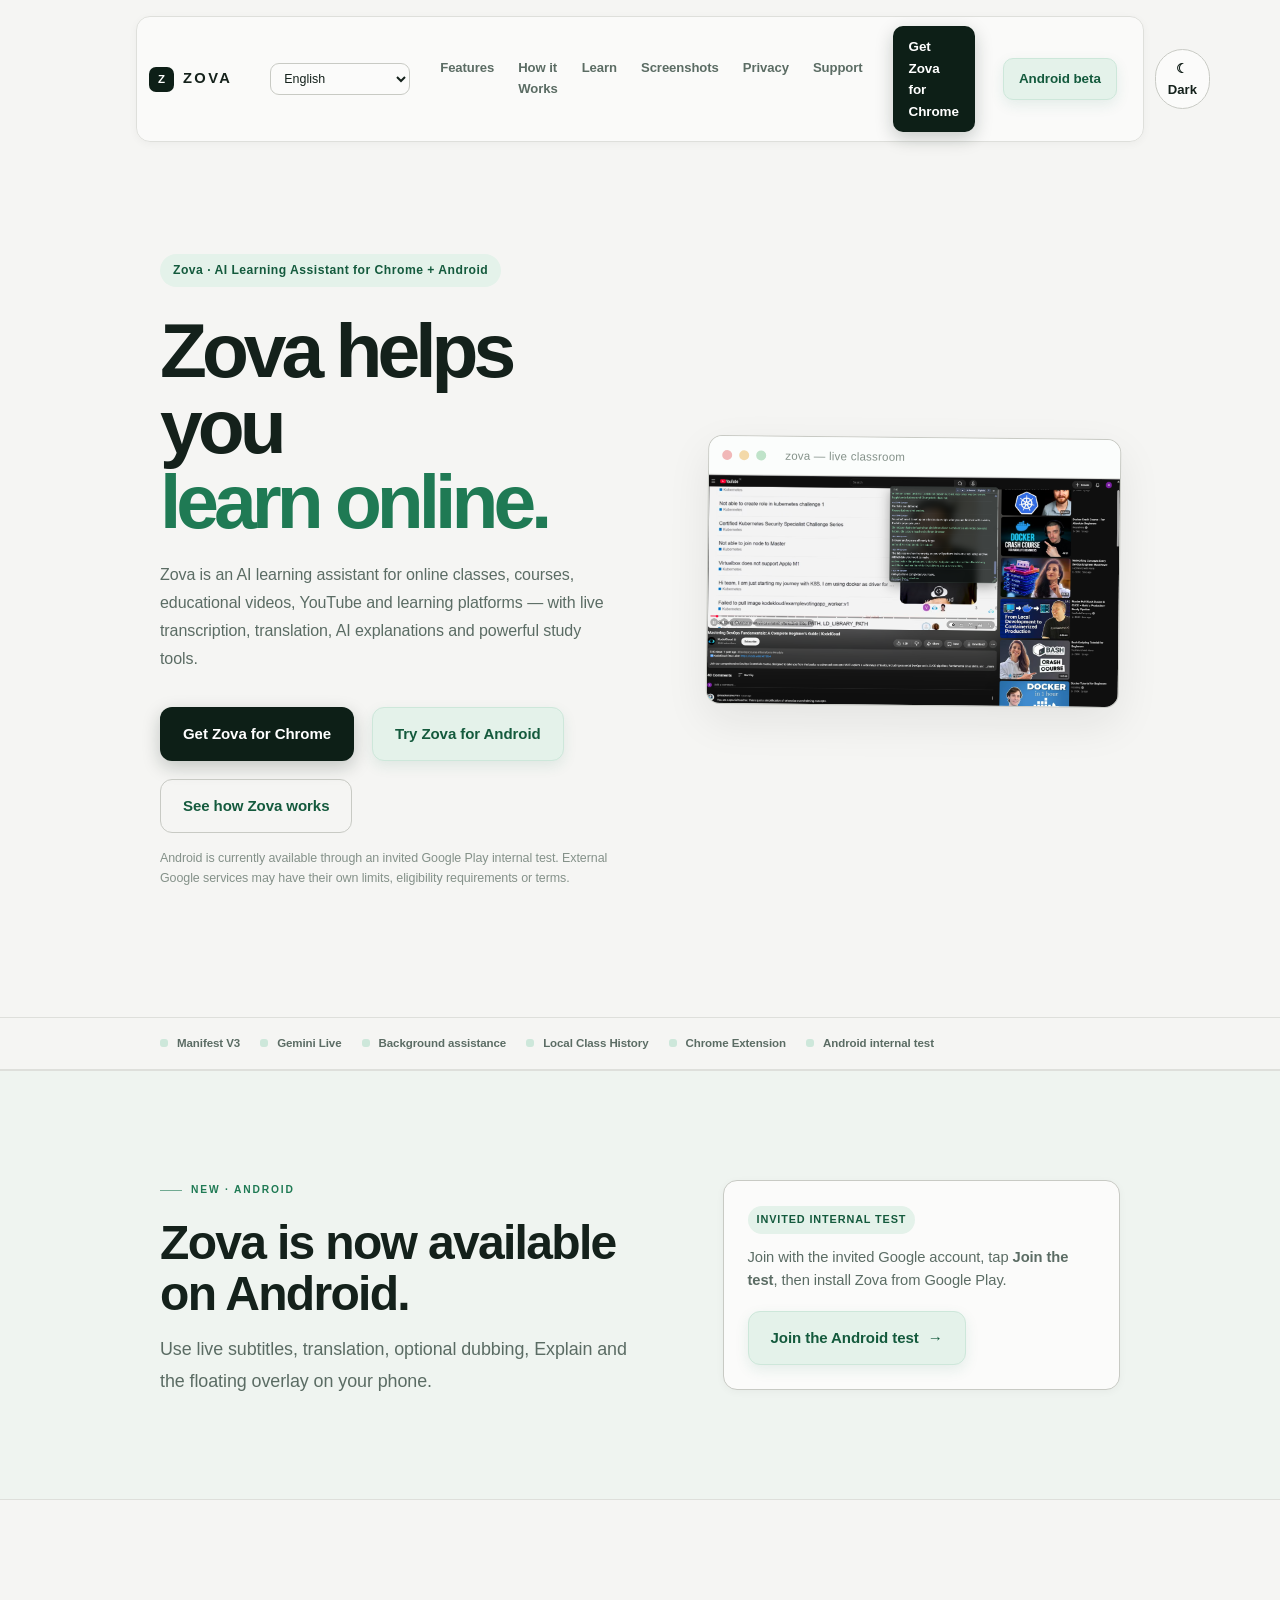
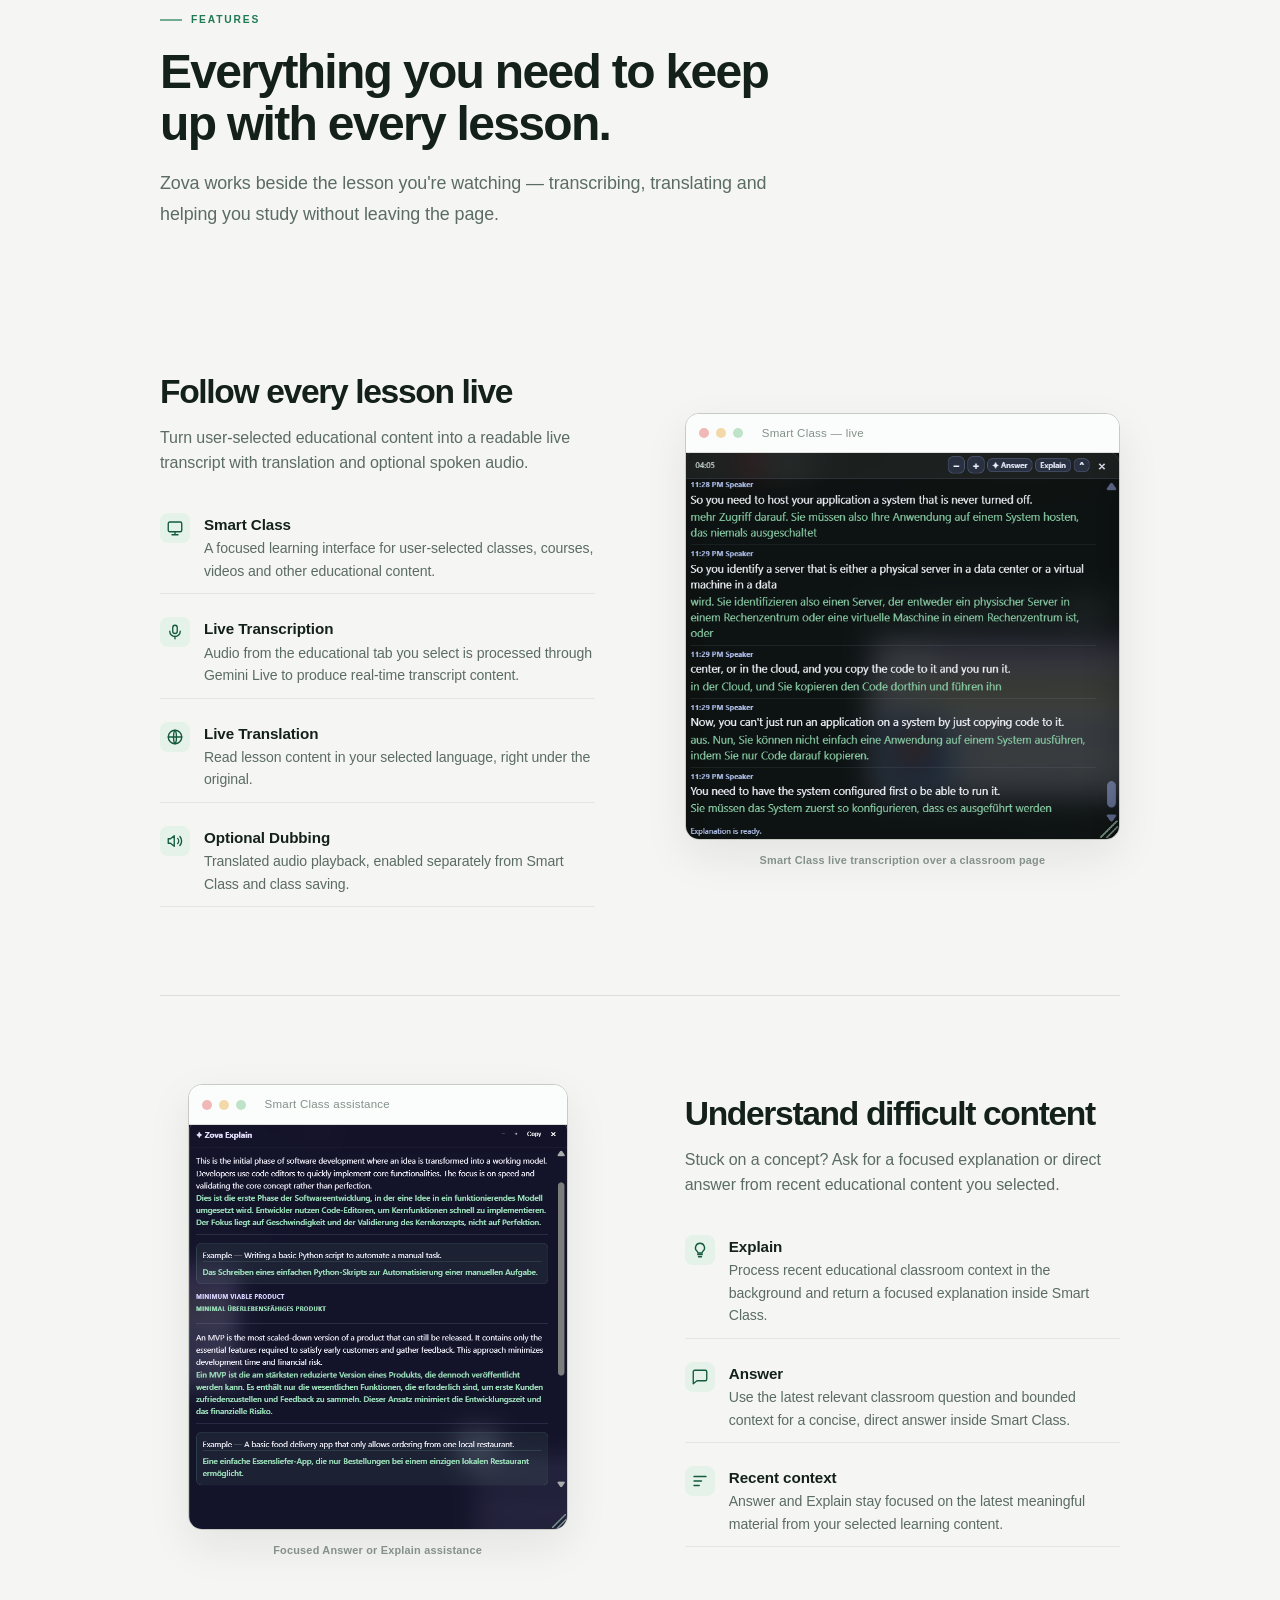
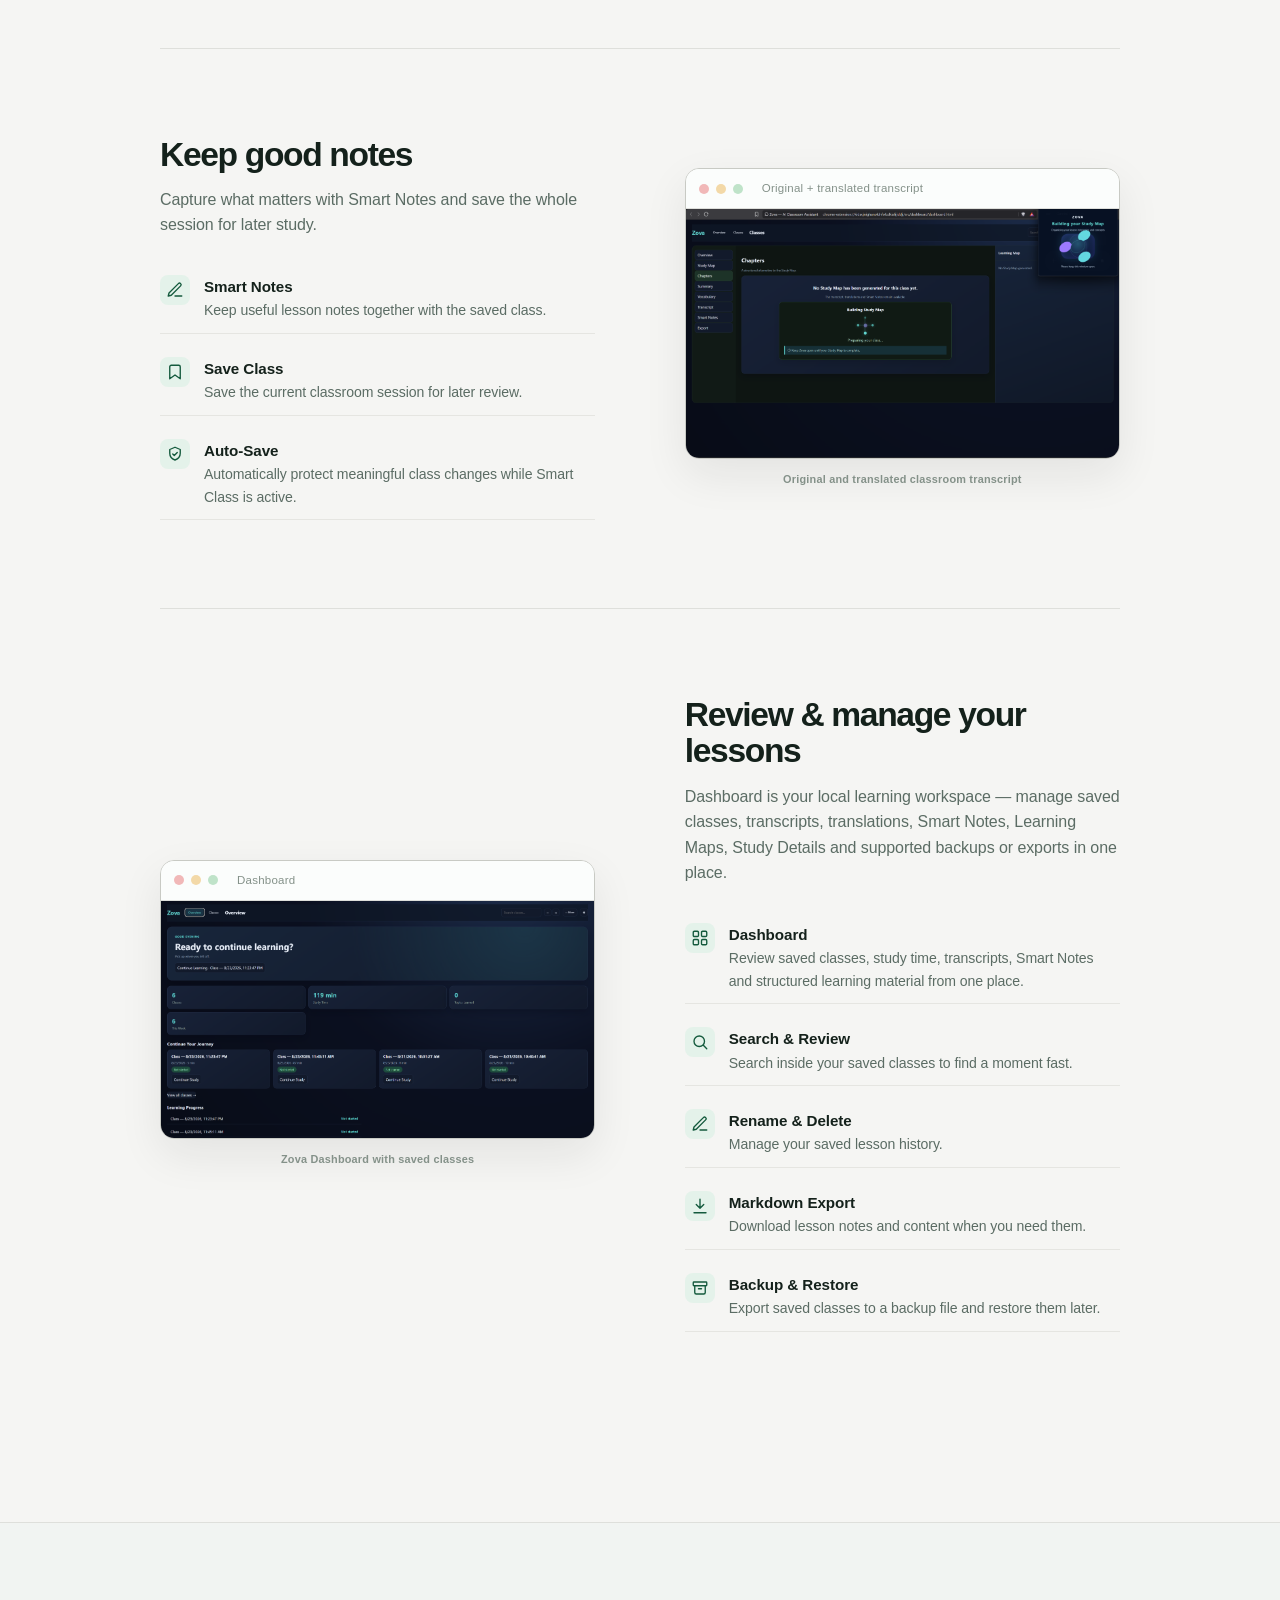
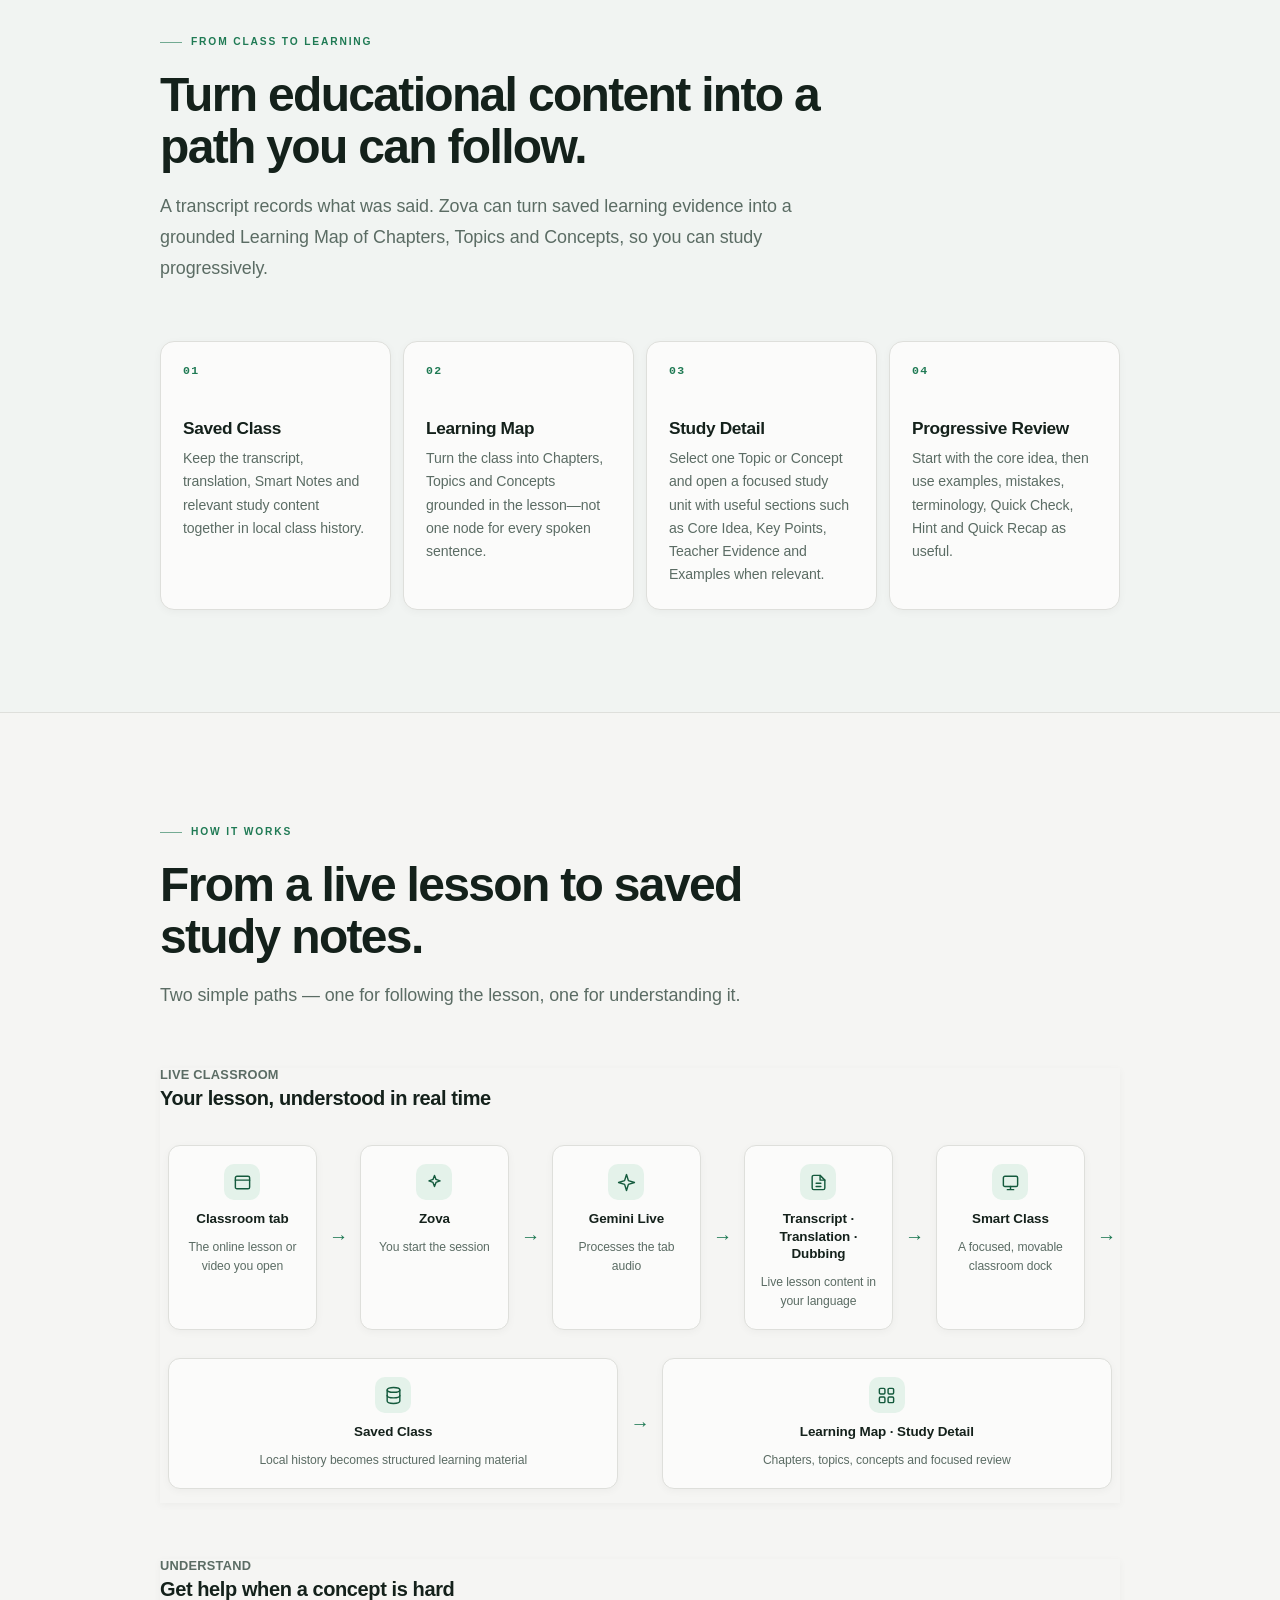
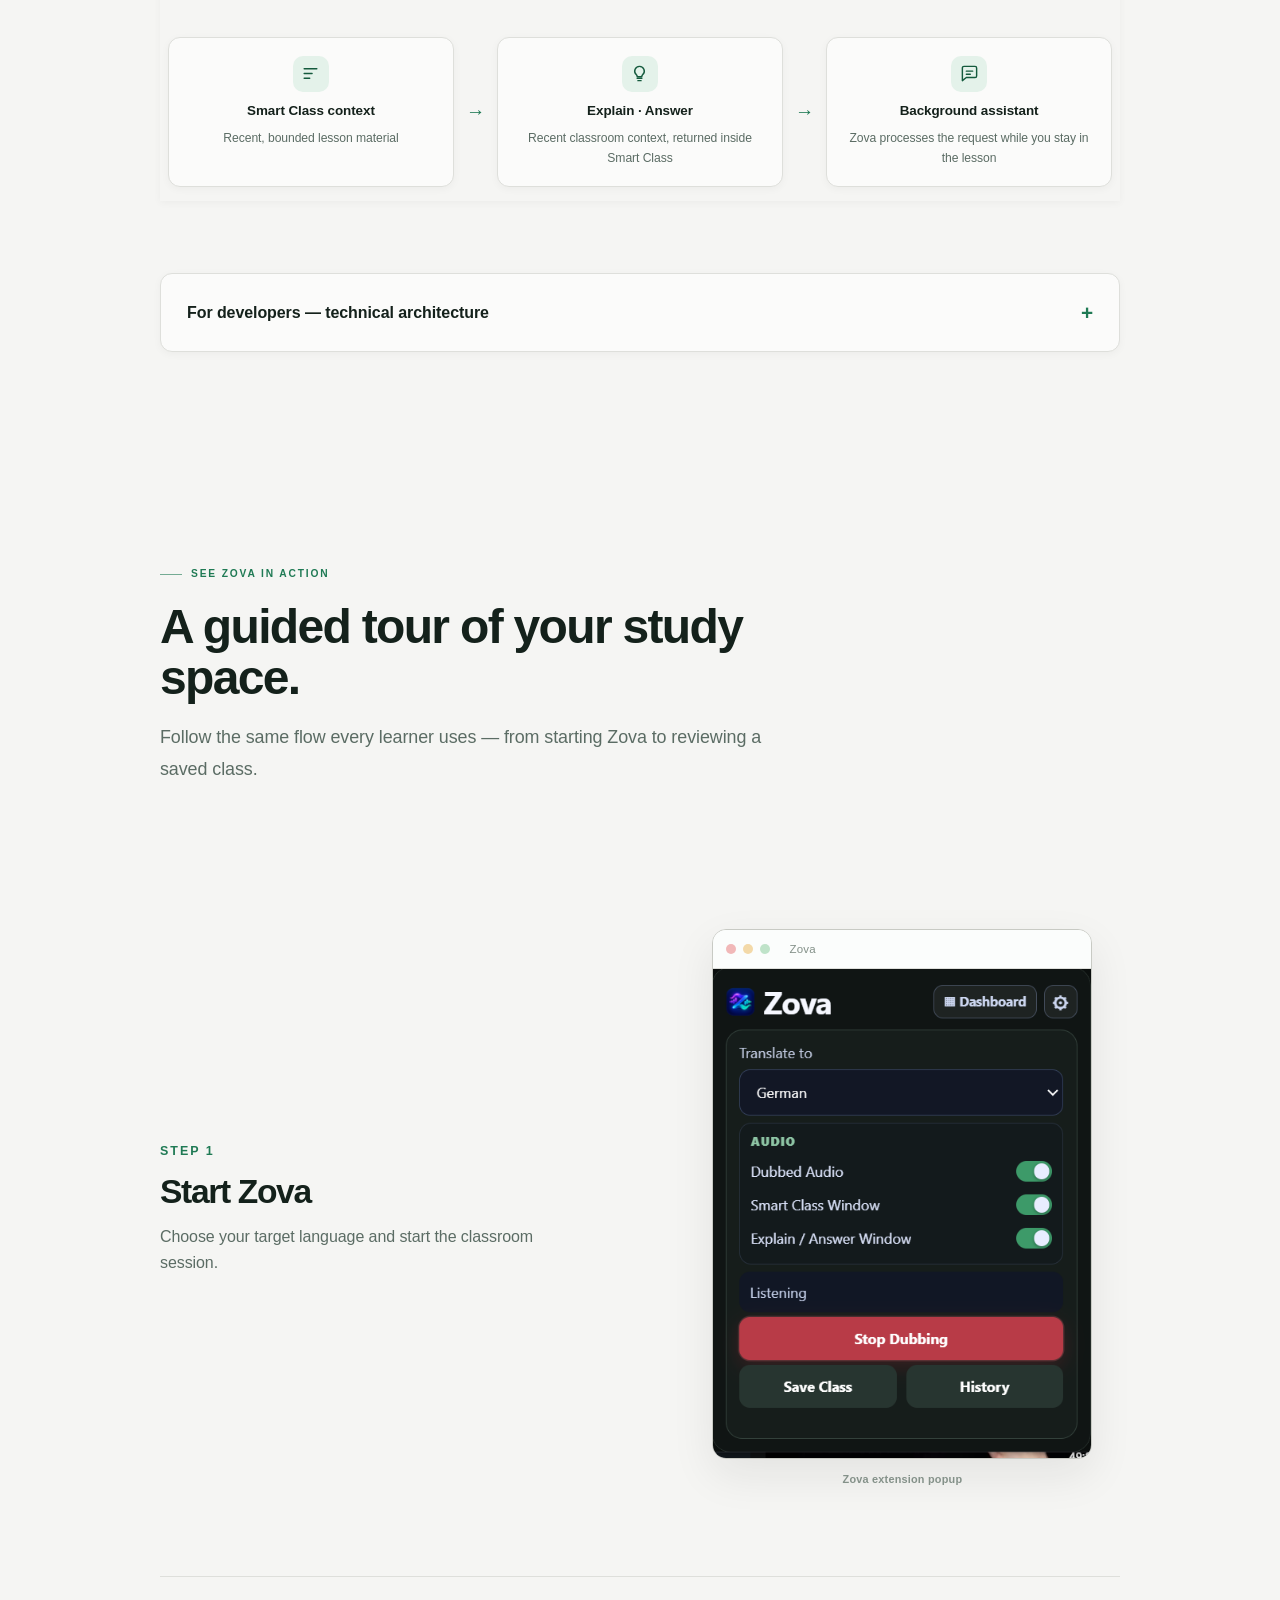
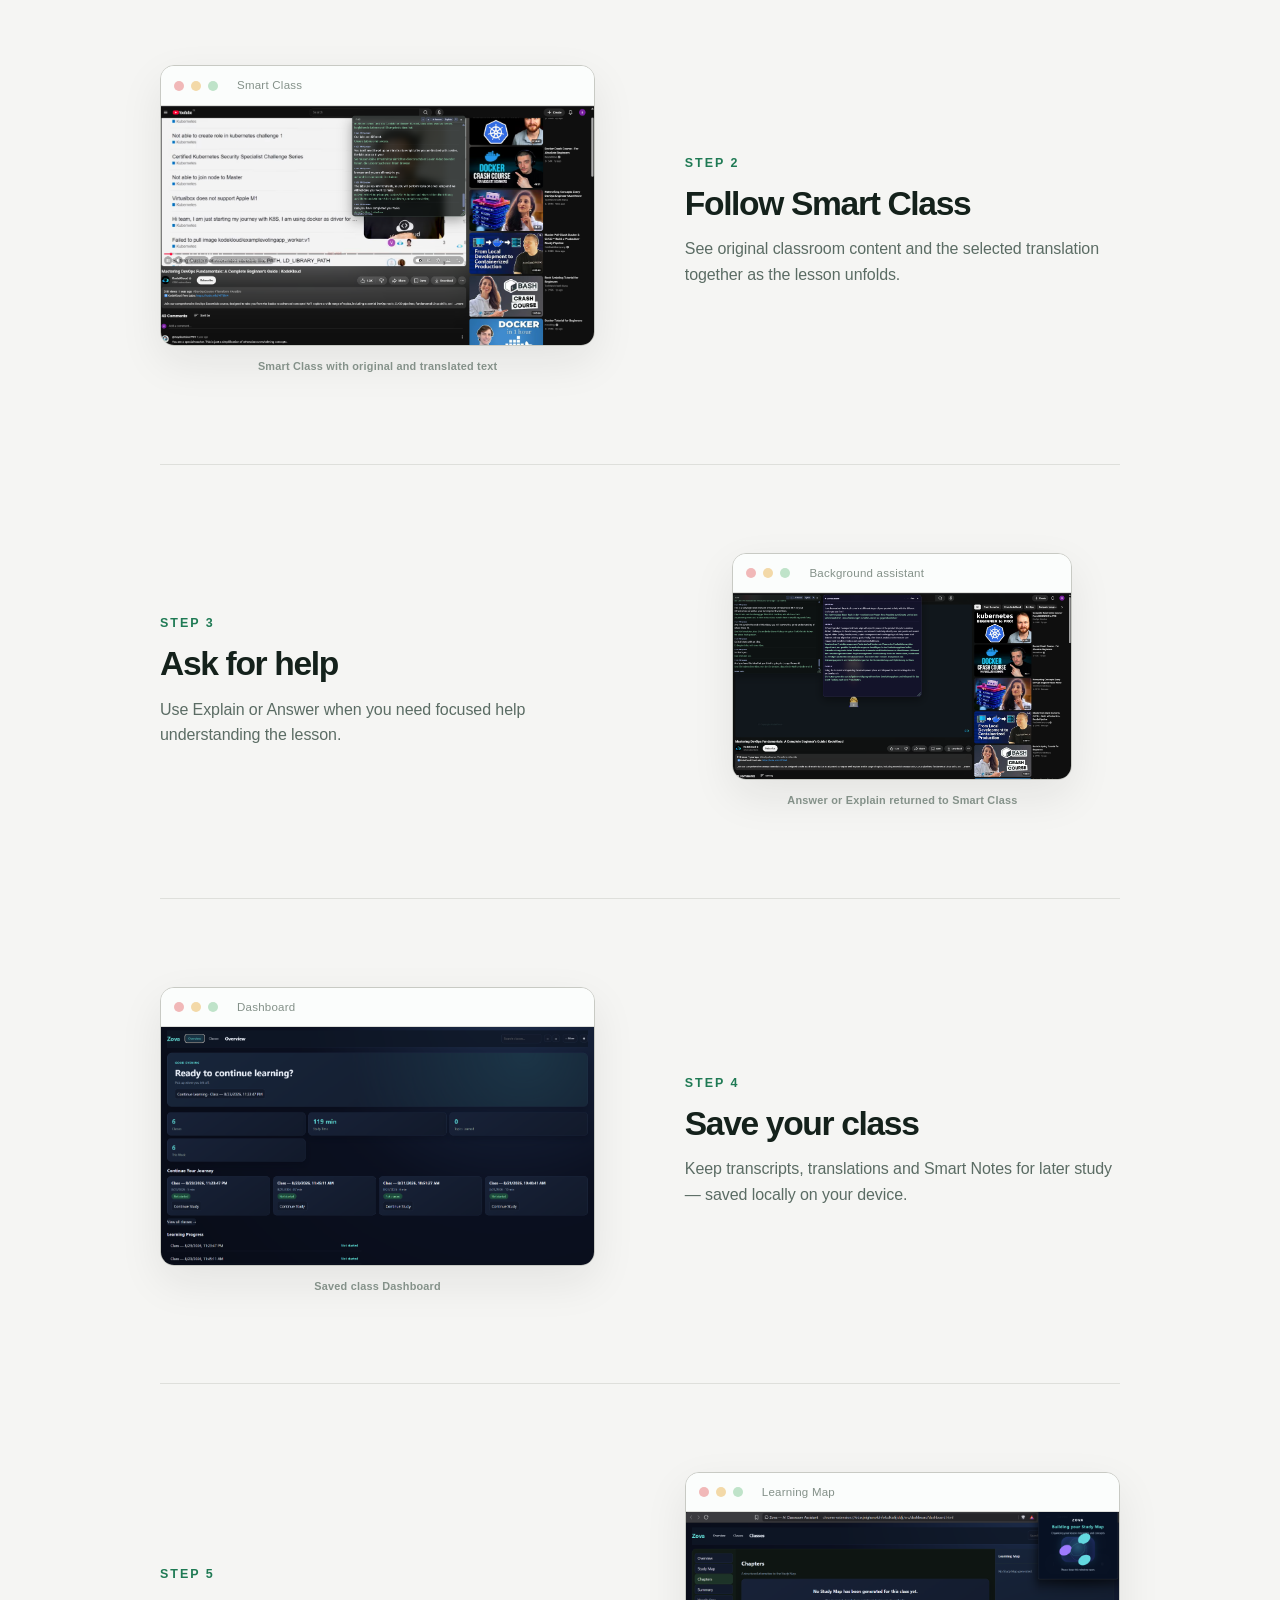
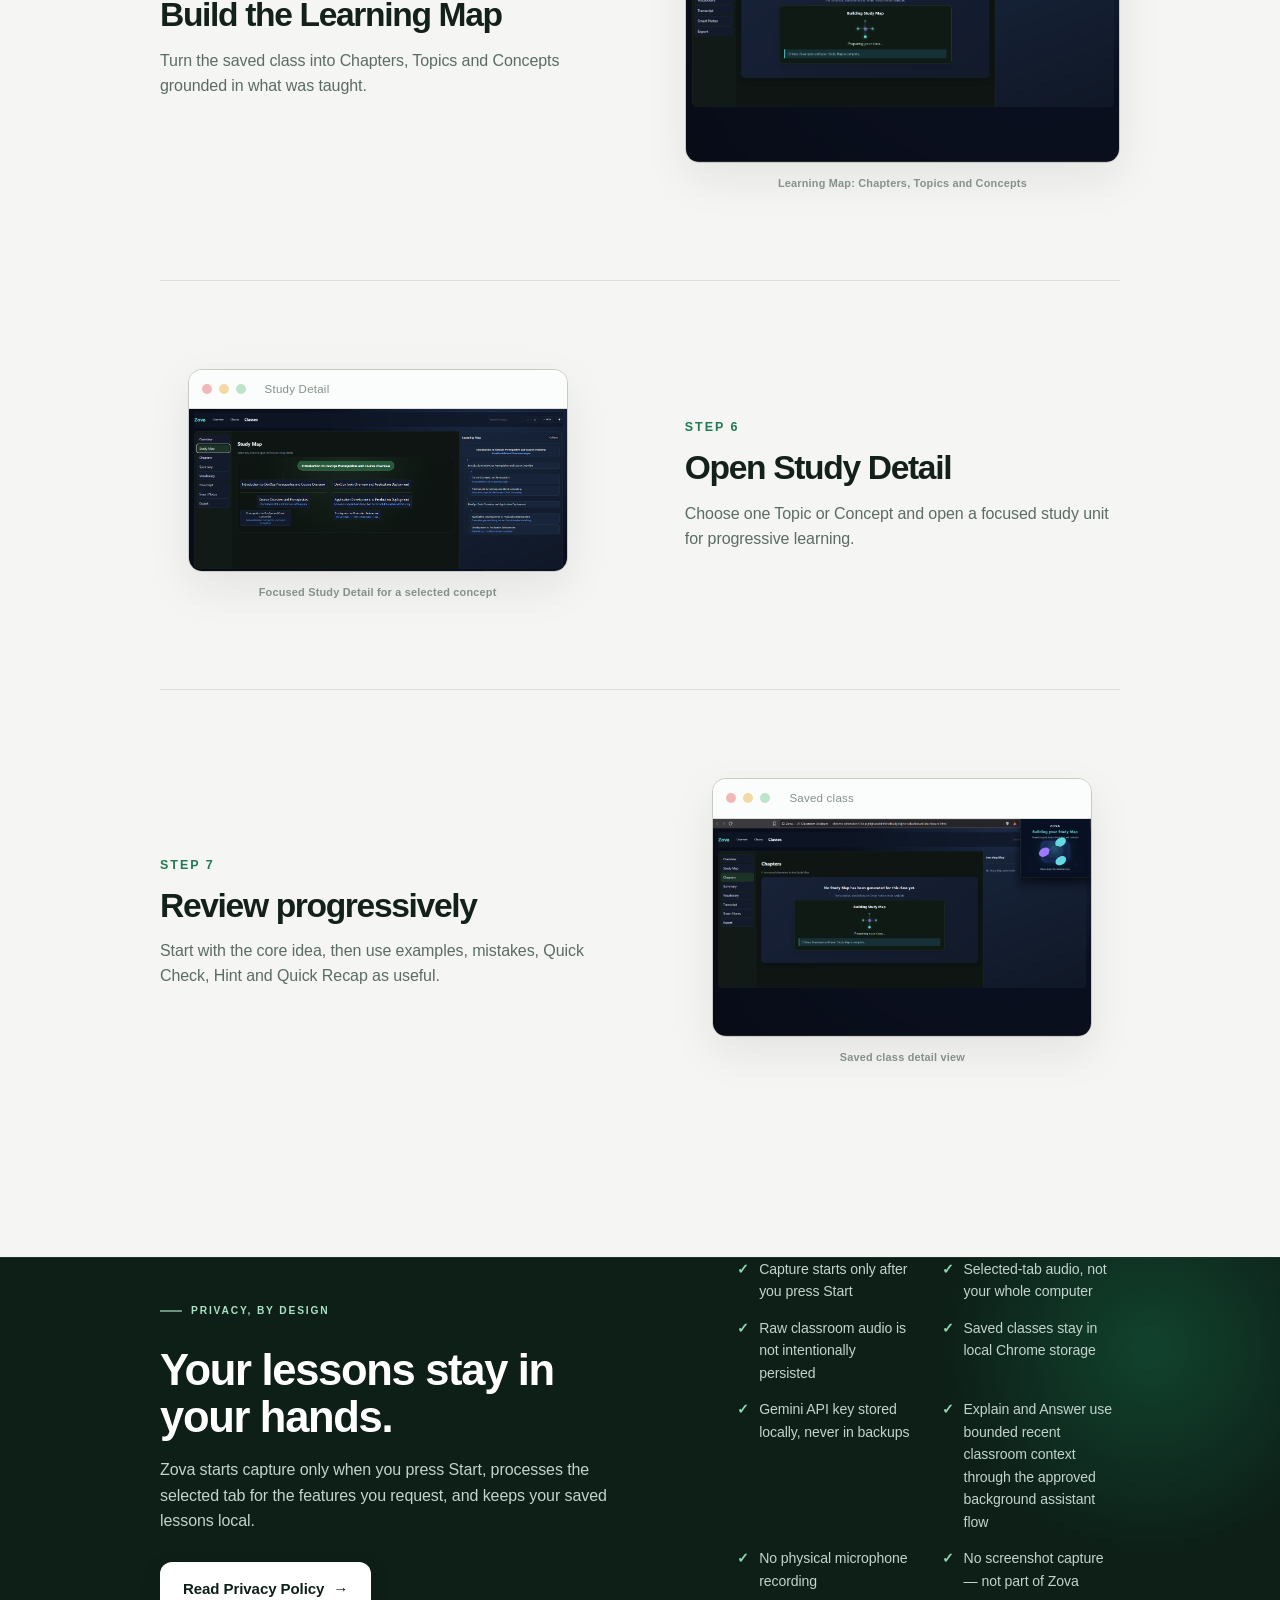
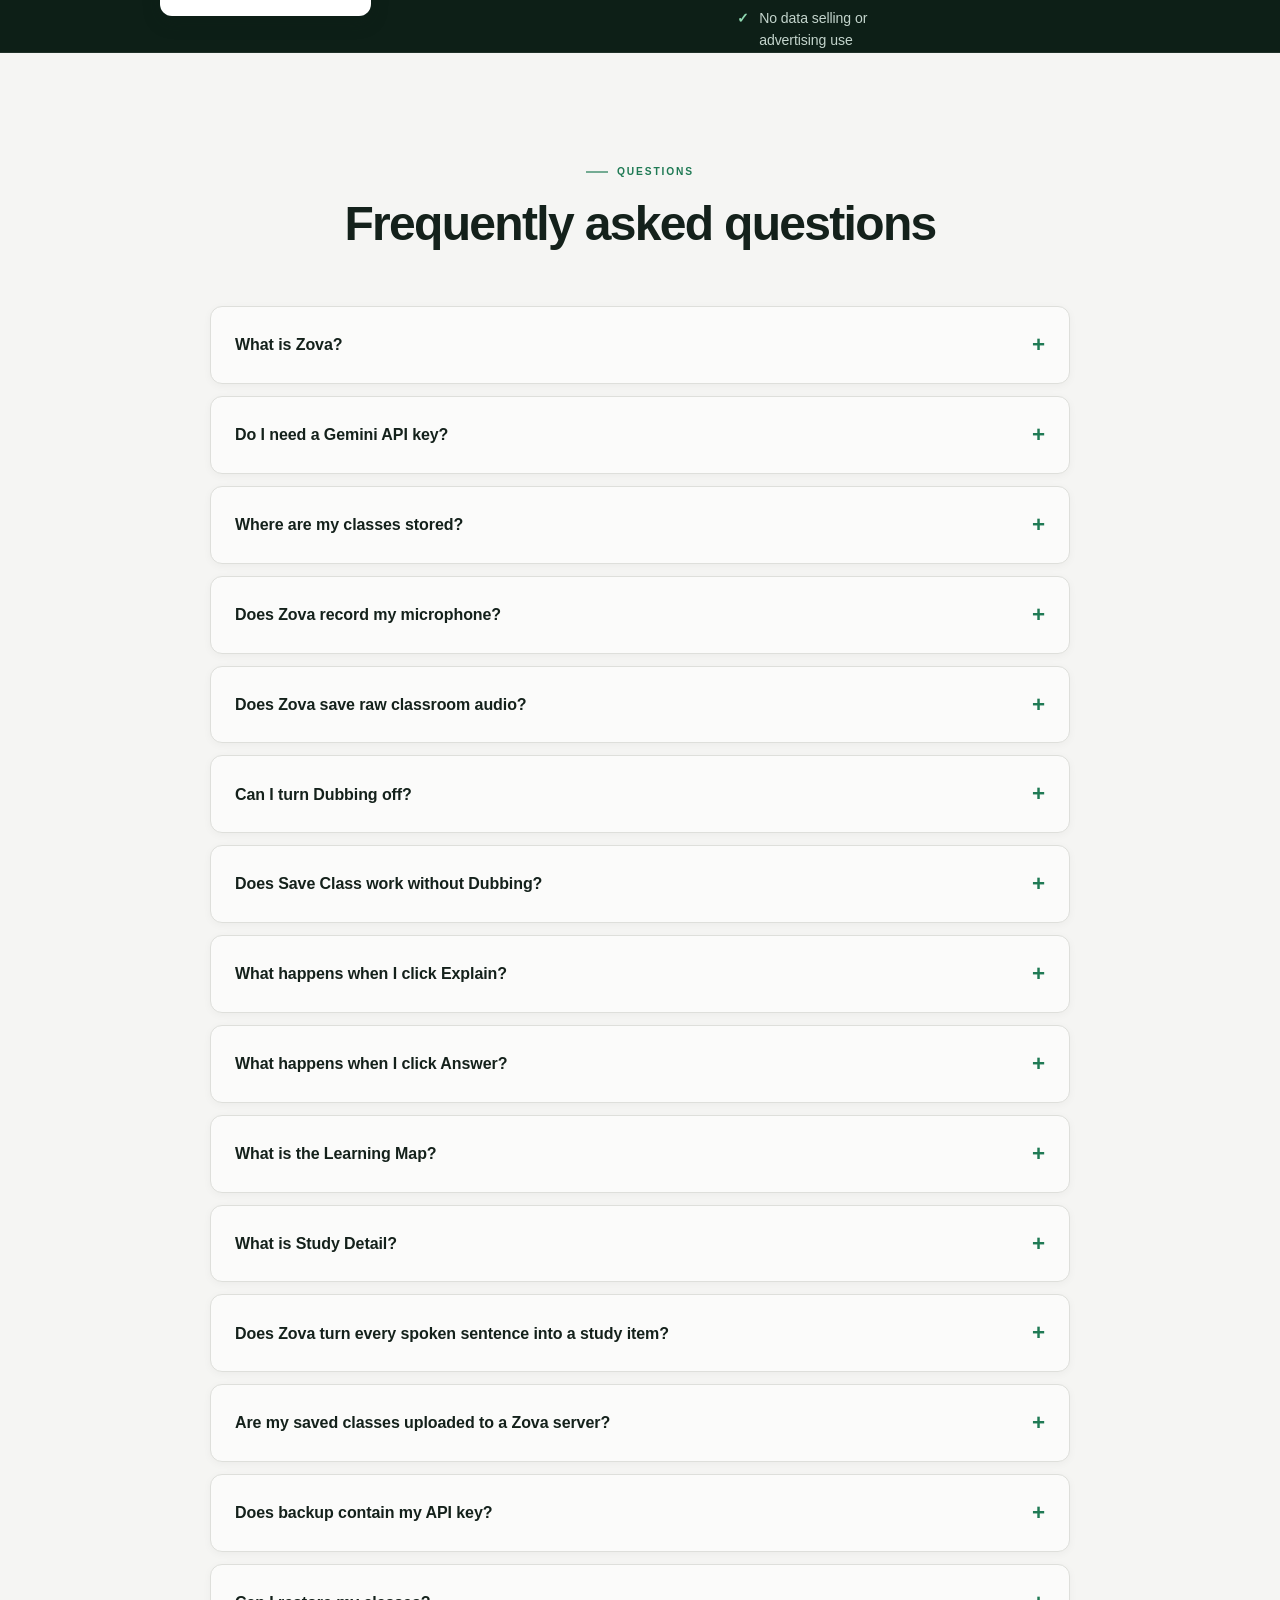
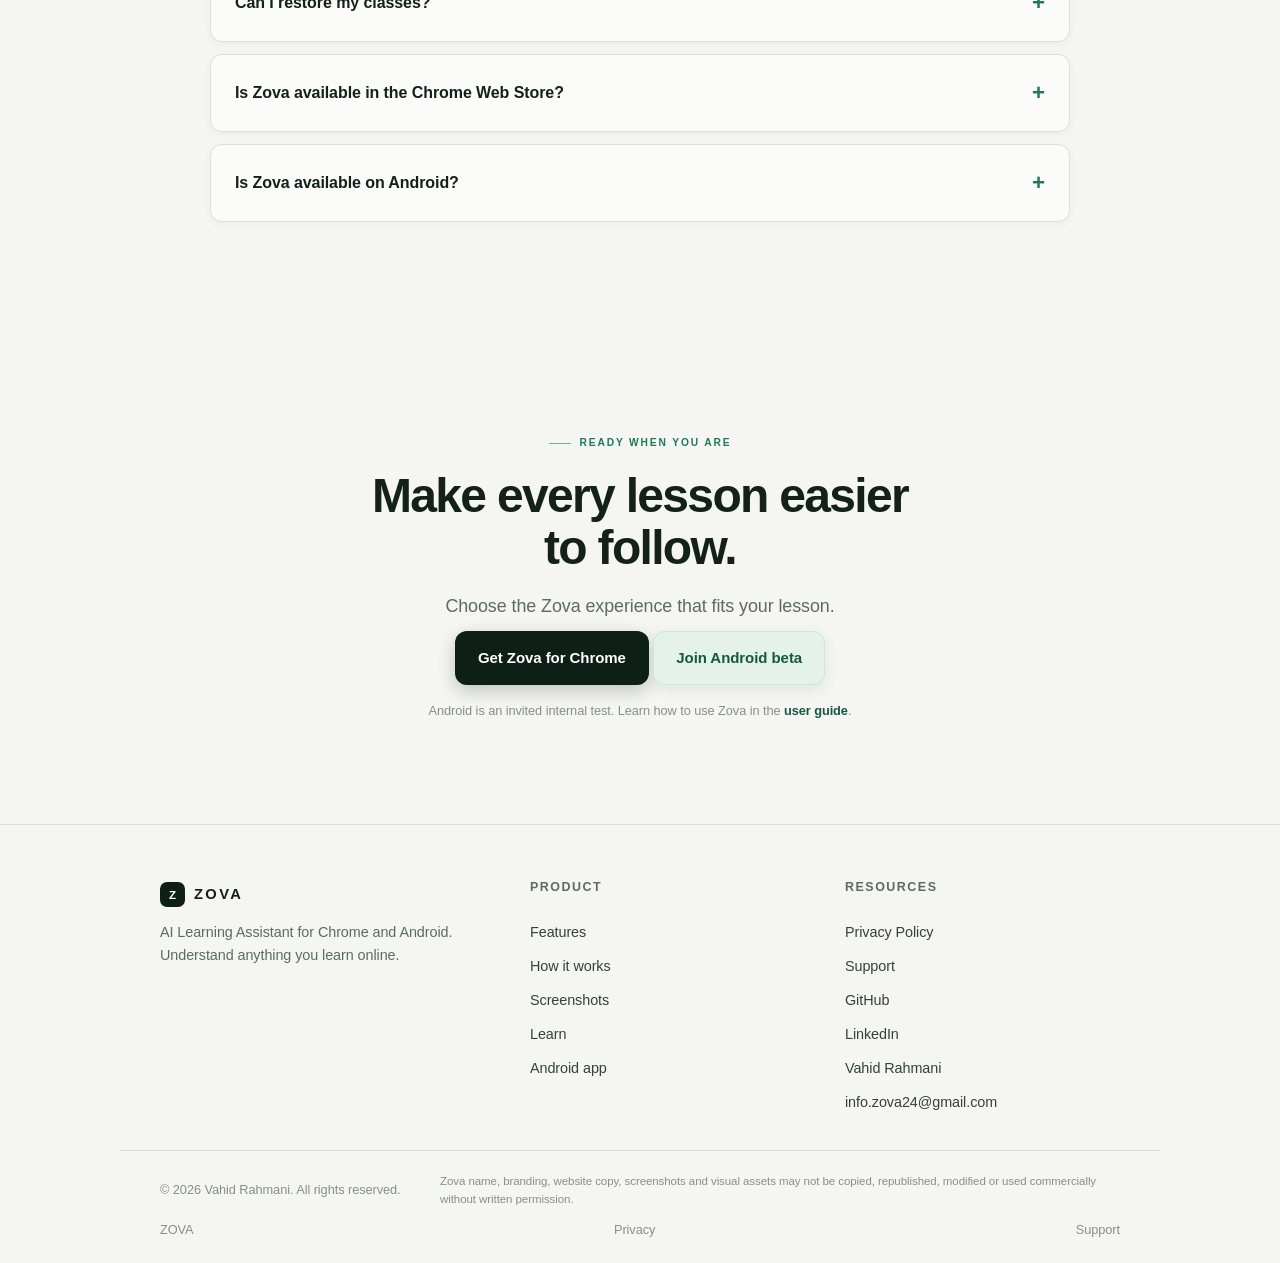
==== commit f0988883: "Announce Android internal test release" ====
--- a/index.html
+++ b/index.html
@@ -3,57 +3,57 @@
 <head>
 <meta charset="utf-8">
 <meta name="viewport" content="width=device-width,initial-scale=1">
-<title>Zova | AI Learning Assistant for Online Classes</title>
-<meta name="description" content="Zova is a free Chrome AI learning assistant for online classes, courses and educational videos, with live transcription, translation, explanations and smart study tools.">
-<meta name="application-name" content="Zova">
-<meta name="apple-mobile-web-app-title" content="Zova">
-<meta name="robots" content="index,follow">
-<meta name="google-site-verification" content="0WtM2sA8dqqjSXWKdAJG8xvd9Ihaw7ELJ5a8FFMBNbg">
-<link rel="canonical" href="https://zovasite.vercel.app/">
+<title>Zova | AI Learning Assistant for Online Classes</title>
+<meta name="description" content="Zova is a free AI learning assistant for Chrome and Android, with live transcription, translation, explanations and smart study tools for online classes.">
+<meta name="application-name" content="Zova">
+<meta name="apple-mobile-web-app-title" content="Zova">
+<meta name="robots" content="index,follow">
+<meta name="google-site-verification" content="0WtM2sA8dqqjSXWKdAJG8xvd9Ihaw7ELJ5a8FFMBNbg">
+<link rel="canonical" href="https://zovasite.vercel.app/">
 <meta property="og:type" content="website">
 <meta property="og:site_name" content="Zova">
 <meta property="og:title" content="Zova — AI Learning Assistant">
 <meta property="og:description" content="AI learning assistant for online classes, courses, educational videos and learning platforms with transcription, translation, AI explanations and smart study tools.">
-<meta property="og:url" content="https://zovasite.vercel.app/">
-<meta property="og:image" content="https://zovasite.vercel.app/img/2.png">
-<meta property="og:image:alt" content="Zova AI Learning Assistant Smart Class with live transcription and translation">
-<meta name="twitter:card" content="summary_large_image">
-<meta name="twitter:title" content="Zova — AI Learning Assistant">
-<meta name="twitter:description" content="AI learning assistant for online classes, courses, educational videos and learning platforms with transcription, translation, AI explanations and smart study tools.">
-<meta name="twitter:image" content="https://zovasite.vercel.app/img/2.png">
-<meta name="twitter:image:alt" content="Zova AI Learning Assistant Smart Class with live transcription and translation">
+<meta property="og:url" content="https://zovasite.vercel.app/">
+<meta property="og:image" content="https://zovasite.vercel.app/img/2.png">
+<meta property="og:image:alt" content="Zova AI Learning Assistant Smart Class with live transcription and translation">
+<meta name="twitter:card" content="summary_large_image">
+<meta name="twitter:title" content="Zova — AI Learning Assistant">
+<meta name="twitter:description" content="AI learning assistant for online classes, courses, educational videos and learning platforms with transcription, translation, AI explanations and smart study tools.">
+<meta name="twitter:image" content="https://zovasite.vercel.app/img/2.png">
+<meta name="twitter:image:alt" content="Zova AI Learning Assistant Smart Class with live transcription and translation">
 <link rel="icon" type="image/svg+xml" href="favicon.svg">
 <script type="application/ld+json">
 {
   "@context": "https://schema.org",
-  "@type": "SoftwareApplication",
-  "name": "Zova",
-  "alternateName": "Zova AI Learning Assistant",
-  "url": "https://zovasite.vercel.app/",
-  "description": "A free Chrome AI learning assistant for online classes with live transcription, translation, explanations, summaries and smart study tools.",
-  "applicationCategory": "EducationalApplication",
-  "operatingSystem": "Chrome",
-  "image": [
-    {
-      "@type": "ImageObject",
-      "url": "https://zovasite.vercel.app/img/2.png",
-      "caption": "Zova Smart Class with live transcription and translation"
-    },
-    {
-      "@type": "ImageObject",
-      "url": "https://zovasite.vercel.app/img/8.png",
-      "caption": "Zova Dashboard for saved classes and study materials"
-    }
-  ],
-  "brand": { "@type": "Brand", "name": "Zova" },
+  "@type": "SoftwareApplication",
+  "name": "Zova",
+  "alternateName": "Zova AI Learning Assistant",
+  "url": "https://zovasite.vercel.app/",
+  "description": "An AI learning assistant for Chrome and Android with live transcription, translation, explanations, summaries and smart study tools for online classes.",
+  "applicationCategory": "EducationalApplication",
+  "operatingSystem": "Chrome, Android",
+  "image": [
+    {
+      "@type": "ImageObject",
+      "url": "https://zovasite.vercel.app/img/2.png",
+      "caption": "Zova Smart Class with live transcription and translation"
+    },
+    {
+      "@type": "ImageObject",
+      "url": "https://zovasite.vercel.app/img/8.png",
+      "caption": "Zova Dashboard for saved classes and study materials"
+    }
+  ],
+  "brand": { "@type": "Brand", "name": "Zova" },
   "author": {
     "@type": "Person",
     "name": "Vahid Rahmani",
     "url": "https://vahid-portfolio-three.vercel.app/",
-    "sameAs": [
-      "https://www.linkedin.com/in/vahid-rahmani-699944417/",
-      "https://github.com/Vahid-Rahmani",
-      "https://chromewebstore.google.com/detail/zova/menedjcoiemocjmcjajjbcondloeinkh"
+    "sameAs": [
+      "https://www.linkedin.com/in/vahid-rahmani-699944417/",
+      "https://github.com/Vahid-Rahmani",
+      "https://chromewebstore.google.com/detail/zova/menedjcoiemocjmcjajjbcondloeinkh"
     ]
   },
   "offers": { "@type": "Offer", "price": "0", "priceCurrency": "USD" },
@@ -112,6 +112,7 @@
     <a href="support.html">Support</a>
   </nav>
   <a class="btn store small" href="https://chromewebstore.google.com/detail/zova/menedjcoiemocjmcjajjbcondloeinkh" target="_blank" rel="noopener"><svg width="15" height="15" aria-hidden="true"><use href="#i-chrome"/></svg>Add to Chrome</a>
+  <a class="btn android small" href="https://play.google.com/apps/internaltest/4701602087757087410" target="_blank" rel="noopener">Android beta</a>
   <button class="theme-toggle" type="button" aria-label="Toggle dark mode">☾ Dark</button><button class="menu-btn" aria-label="Open navigation" aria-expanded="false">☰</button>
 </header>
 
@@ -119,14 +120,15 @@
   <!-- Hero -->
   <section class="hero wrap">
     <div class="hero-copy">
-      <span class="kicker"><span class="dot"></span>Zova · AI Learning Assistant for Chrome</span>
-      <h1>Zova helps you<br><em>learn online.</em></h1>
-      <p class="lead">Zova is an AI learning assistant for online classes, courses, educational videos, YouTube and learning platforms — with live transcription, translation, AI explanations and powerful study tools.</p>
+      <span class="kicker"><span class="dot"></span>Zova · AI Learning Assistant for Chrome + Android</span>
+      <h1>Zova helps you<br><em>learn online.</em></h1>
+      <p class="lead">Zova is an AI learning assistant for online classes, courses, educational videos, YouTube and learning platforms — with live transcription, translation, AI explanations and powerful study tools.</p>
       <div class="actions">
         <a class="btn store" href="https://chromewebstore.google.com/detail/zova/menedjcoiemocjmcjajjbcondloeinkh" target="_blank" rel="noopener"><svg width="17" height="17" aria-hidden="true"><use href="#i-chrome"/></svg>Get Zova for Chrome</a>
+        <a class="btn android" href="https://play.google.com/apps/internaltest/4701602087757087410" target="_blank" rel="noopener">Try Zova for Android</a>
         <a class="btn ghost" href="#how">See how Zova works</a>
       </div>
-      <p class="note">Zova does not currently charge for its own extension features. External Google services may have their own limits, eligibility requirements or terms.</p>
+      <p class="note">Android is currently available through an invited Google Play internal test. External Google services may have their own limits, eligibility requirements or terms.</p>
     </div>
     <div class="hero-media">
       <div class="frame">
@@ -144,8 +146,25 @@
       <span><span class="chip"></span>Background assistance</span>
       <span><span class="chip"></span>Local Class History</span>
       <span><span class="chip"></span>Chrome Extension</span>
+      <span><span class="chip"></span>Android internal test</span>
     </div>
   </div>
+
+  <!-- Android release -->
+  <section id="android" class="android-release section">
+    <div class="wrap android-release-inner">
+      <div>
+        <p class="eyebrow">New · Android</p>
+        <h2 class="h2">Zova is now available on Android.</h2>
+        <p class="lead">Use live subtitles, translation, optional dubbing, Explain and the floating overlay on your phone.</p>
+      </div>
+      <div class="android-release-card">
+        <span class="android-release-label">Invited internal test</span>
+        <p>Join with the invited Google account, tap <b>Join the test</b>, then install Zova from Google Play.</p>
+        <a class="btn android" href="https://play.google.com/apps/internaltest/4701602087757087410" target="_blank" rel="noopener">Join the Android test <span class="arr">→</span></a>
+      </div>
+    </div>
+  </section>
 
   <!-- Features -->
   <section id="features" class="features section">
@@ -456,7 +475,7 @@
         <h2 class="h2" data-i18n="faq.title">Frequently asked questions</h2>
       </div>
       <div class="faq">
-        <details class="reveal"><summary data-i18n="faq.whatIs.title">What is Zova?</summary><div class="a" data-i18n="faq.whatIs.answer">Zova is an AI-powered Chrome extension that helps you follow online lessons with live transcription, translation, optional translated audio, focused classroom assistance and locally saved study notes.</div></details>
+        <details class="reveal"><summary data-i18n="faq.whatIs.title">What is Zova?</summary><div class="a">Zova is an AI learning assistant for Chrome and Android. It helps you follow online lessons with live transcription, translation, optional translated audio, focused classroom assistance and locally saved study notes.</div></details>
         <details class="reveal"><summary data-i18n="faq.api.title">Do I need a Gemini API key?</summary><div class="a" data-i18n="faq.api.answer">Yes. Zova uses a user-provided Gemini API key for Gemini-powered live processing. You create the key in Google AI Studio and paste it into Zova Settings.</div></details>
         <details class="reveal"><summary data-i18n="faq.storage.title">Where are my classes stored?</summary><div class="a" data-i18n="faq.storage.answer">Saved classes are stored locally in Chrome extension storage on your device — not on a Zova server.</div></details>
         <details class="reveal"><summary data-i18n="faq.mic.title">Does Zova record my microphone?</summary><div class="a" data-i18n="faq.mic.answer">No. Normal Smart Class uses selected-tab audio via tab capture, not your physical microphone. Microphone permission may appear only for compatibility or verification purposes.</div></details>
@@ -471,7 +490,8 @@
         <details class="reveal"><summary>Are my saved classes uploaded to a Zova server?</summary><div class="a">No. Saved classes remain in local Chrome extension storage.</div></details>
         <details class="reveal"><summary>Does backup contain my API key?</summary><div class="a">No. Your Gemini API key is never included in exported class backups.</div></details>
         <details class="reveal"><summary>Can I restore my classes?</summary><div class="a">Yes. Use Import Backup to restore compatible saved classes from a previously exported backup file.</div></details>
-        <details class="reveal"><summary>Is Zova available in the Chrome Web Store?</summary><div class="a">Yes. You can install Zova directly from the Chrome Web Store.</div></details>
+        <details class="reveal"><summary>Is Zova available in the Chrome Web Store?</summary><div class="a">Yes. You can install the Chrome extension directly from the Chrome Web Store.</div></details>
+        <details class="reveal"><summary>Is Zova available on Android?</summary><div class="a">Yes. The Android app is currently available to invited internal testers through Google Play. Use the Android test link above with the invited Google account.</div></details>
       </div>
     </div>
   </section>
@@ -481,9 +501,12 @@
     <div class="wrap inner">
         <p class="eyebrow" data-i18n="cta.eyebrow" style="justify-content:center">Ready when you are</p>
         <h2 class="h2" data-i18n="cta.title">Make every lesson easier to follow.</h2>
-        <p class="lead" data-i18n="cta.lead" style="margin-inline:auto">Install Zova directly from the Chrome Web Store.</p>
-      <a class="btn store" href="https://chromewebstore.google.com/detail/zova/menedjcoiemocjmcjajjbcondloeinkh" target="_blank" rel="noopener"><svg width="17" height="17" aria-hidden="true"><use href="#i-chrome"/></svg>Add to Chrome</a>
-      <p class="small">Learn how to use Zova in the <a class="link" href="guide.html">user guide</a>.</p>
+        <p class="lead" style="margin-inline:auto">Choose the Zova experience that fits your lesson.</p>
+      <div class="actions">
+        <a class="btn store" href="https://chromewebstore.google.com/detail/zova/menedjcoiemocjmcjajjbcondloeinkh" target="_blank" rel="noopener"><svg width="17" height="17" aria-hidden="true"><use href="#i-chrome"/></svg>Add to Chrome</a>
+        <a class="btn android" href="https://play.google.com/apps/internaltest/4701602087757087410" target="_blank" rel="noopener">Join Android beta</a>
+      </div>
+      <p class="small">Android is an invited internal test. Learn how to use Zova in the <a class="link" href="guide.html">user guide</a>.</p>
     </div>
   </section>
 </main>
@@ -492,7 +515,7 @@
   <div class="top">
     <div class="brand">
       <a class="logo" href="index.html"><span class="mark">Z</span>ZOVA</a>
-      <p data-i18n="footer.description">AI Learning Assistant for Chrome. Understand anything you learn online.</p>
+      <p>AI Learning Assistant for Chrome and Android. Understand anything you learn online.</p>
     </div>
     <div class="col">
       <h4 data-i18n="footer.product">Product</h4>
@@ -500,6 +523,7 @@
       <a href="#how" data-i18n="footer.how">How it works</a>
       <a href="#screens" data-i18n="footer.screenshots">Screenshots</a>
       <a href="guide.html" data-i18n="footer.learn">Learn</a>
+      <a href="#android">Android app</a>
     </div>
     <div class="col">
       <h4 data-i18n="footer.resources">Resources</h4>
--- a/styles.css
+++ b/styles.css
@@ -104,6 +104,22 @@
   background:rgba(255,255,255,.14);padding:3px 8px;border-radius:99px;margin-left:2px;
 }
 .btn.store:hover{transform:translateY(-2px)}
+.btn.android{background:var(--mint);color:var(--green-deep);border-color:var(--mint-2);box-shadow:0 5px 14px rgba(31,122,84,.10)}
+.btn.android:hover{transform:translateY(-2px);background:var(--mint-2);border-color:var(--green)}
+.site-header>.btn.android{flex:0 0 auto}
+.android-release{border-block:1px solid var(--line);background:color-mix(in srgb,var(--mint) 38%,transparent)}
+.android-release-inner{display:grid;grid-template-columns:1.1fr .9fr;align-items:center;gap:clamp(28px,6vw,80px)}
+.android-release .h2{margin-bottom:14px}
+.android-release-card{padding:24px;border:1px solid var(--line-strong);border-radius:14px;background:var(--card);box-shadow:var(--shadow-sm)}
+.android-release-label{display:inline-flex;padding:5px 9px;border-radius:999px;background:var(--mint);color:var(--green-deep);font-size:.68rem;font-weight:800;letter-spacing:.08em;text-transform:uppercase;margin-bottom:12px}
+.android-release-card p{color:var(--muted);font-size:.92rem;margin:0 0 18px}
+.android-release-card .btn{margin-top:0}
+.android-guide-card{grid-column:1 / -1;display:flex;align-items:center;justify-content:space-between;gap:24px}
+.android-guide-card .eyebrow{margin-bottom:10px}
+.android-guide-card h2{font-size:1.25rem;margin-bottom:8px}
+.android-guide-card p{color:var(--muted);font-size:.92rem}
+.android-guide-card .btn{flex:0 0 auto}
+
 .btn.small{padding:9px 15px;font-size:.84rem;border-radius:10px}
 .link{color:var(--green-deep);font-weight:700;text-decoration:none;border-bottom:1px solid transparent}
 .link:hover{border-color:var(--green);color:var(--green)}
@@ -401,7 +417,8 @@
   .site-nav a{padding:13px 0;border-bottom:1px solid var(--line);border-bottom-width:1px;font-size:1rem}
   .site-nav a:last-child{border-bottom:0}
   .menu-btn{display:block;margin-left:auto}
-  .site-header>.btn.store{display:none}
+  .site-header>.btn.store,.site-header>.btn.android{display:none}
+  .android-release-inner{grid-template-columns:1fr}
   .hero{grid-template-columns:1fr;gap:44px}
   .hero-media{order:2}
   .feat-row,.story-step,.privacy-inner{grid-template-columns:1fr;gap:34px}
@@ -427,6 +444,9 @@
 @media(max-width:560px){
   .hero h1{font-size:2.6rem}
   .actions{flex-direction:column;align-items:stretch}
+  .android-release-card .btn{width:100%}
+  .android-guide-card{display:block}
+  .android-guide-card .btn{margin-top:16px;width:100%}
   .actions .btn{justify-content:center}
   .feat-grid{grid-template-columns:1fr}
   .flow-step{flex:1 1 100%}
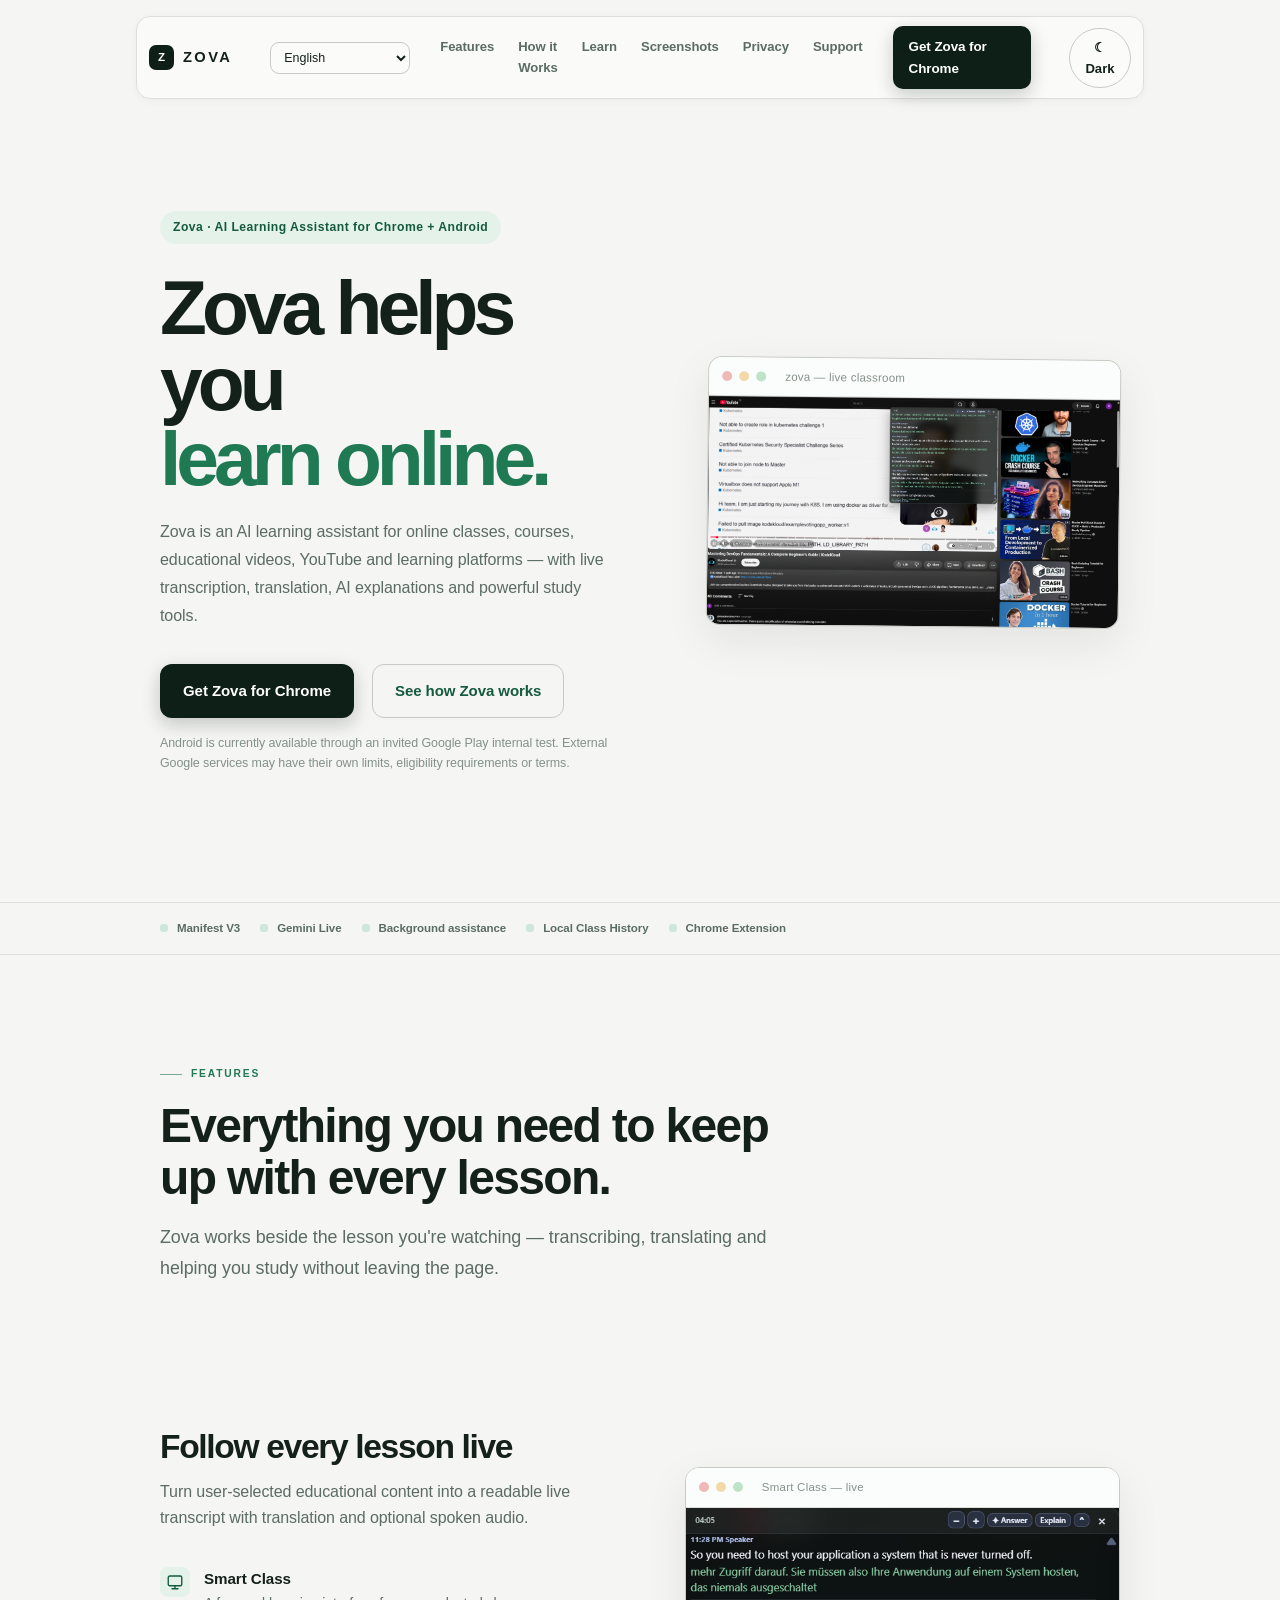
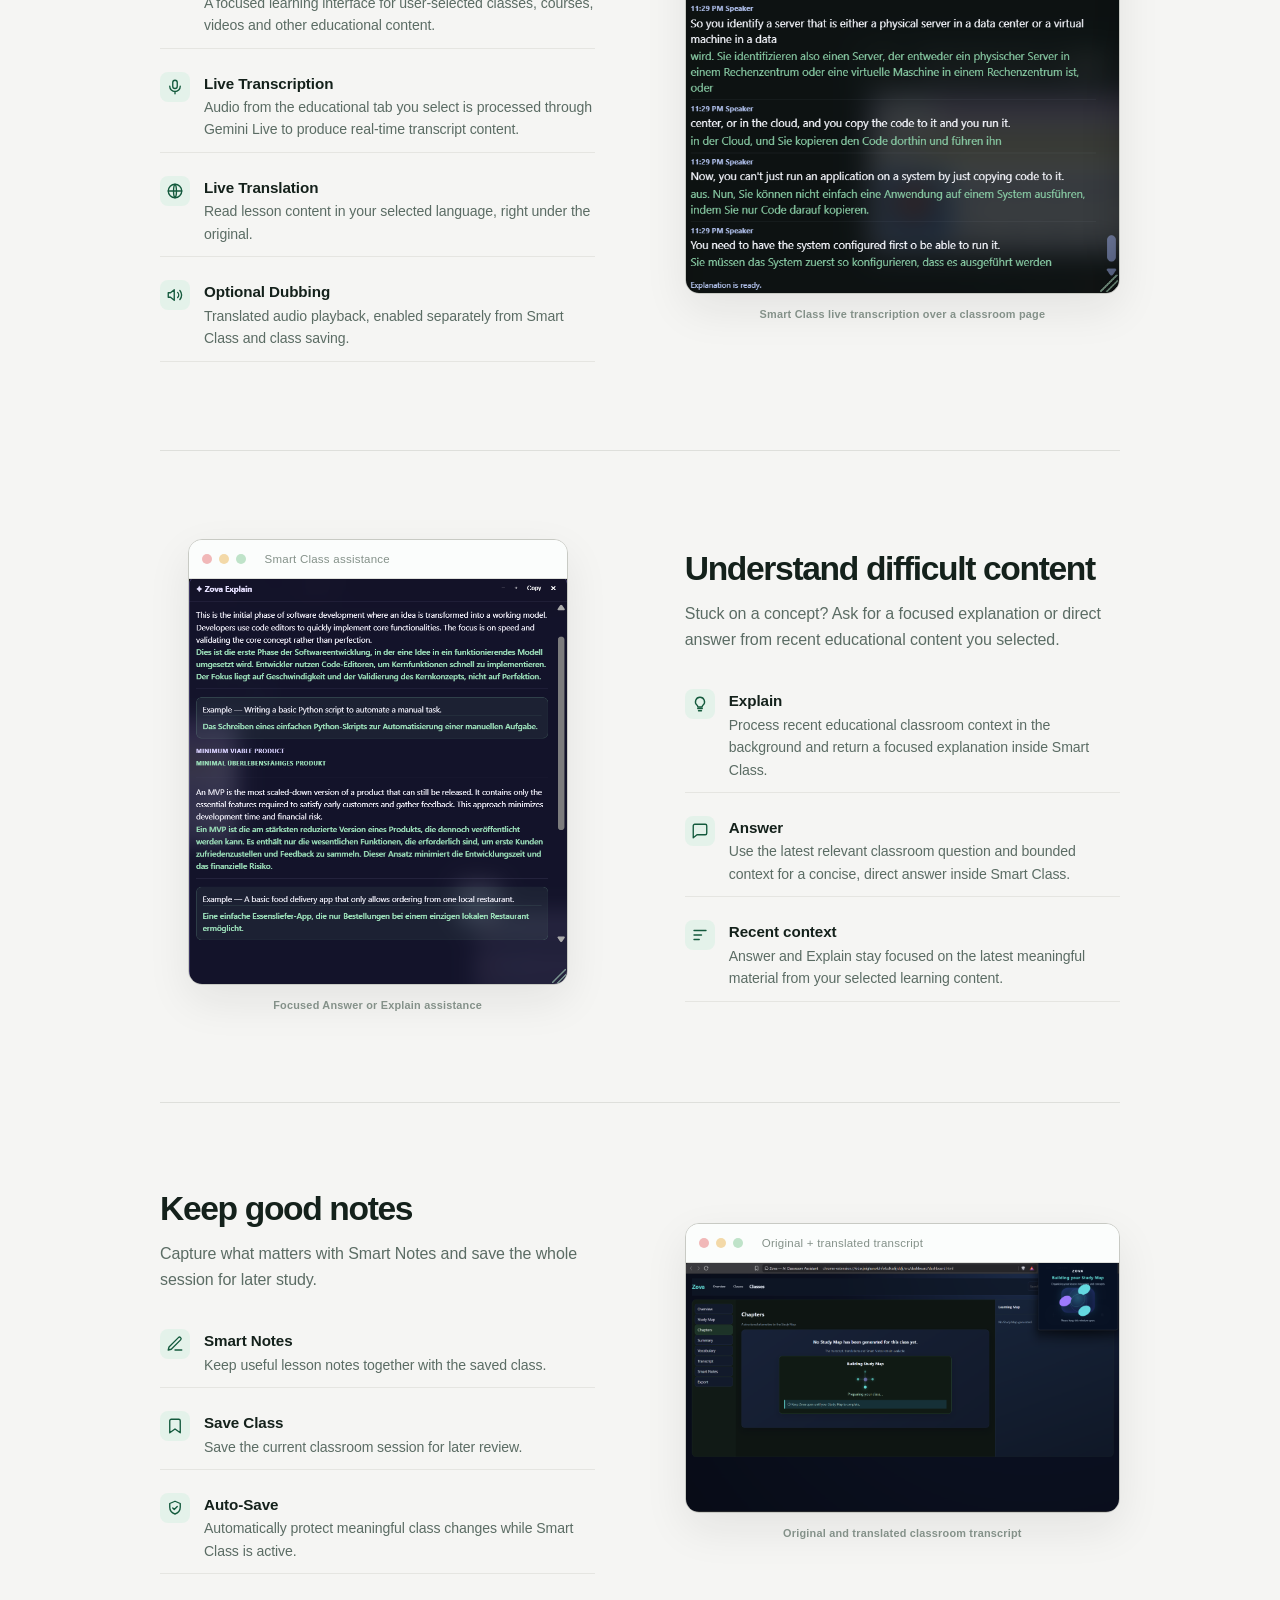
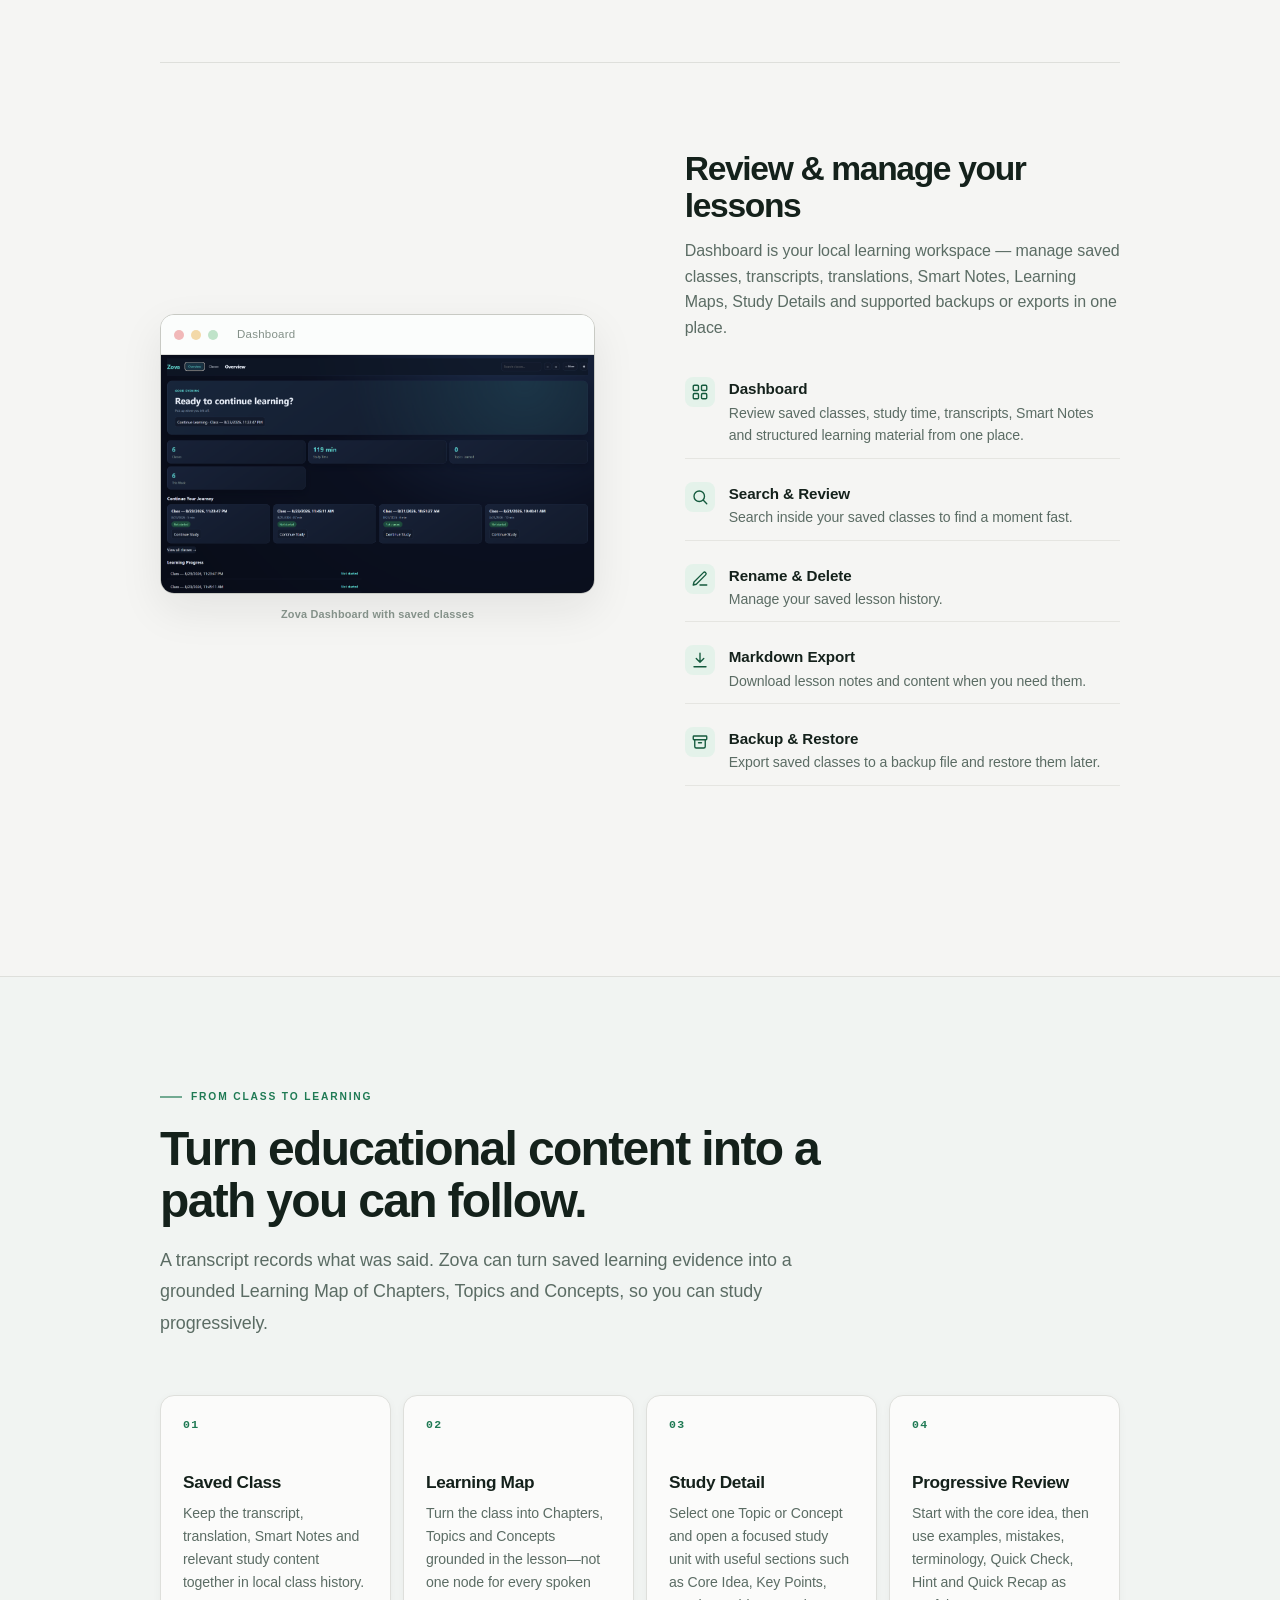
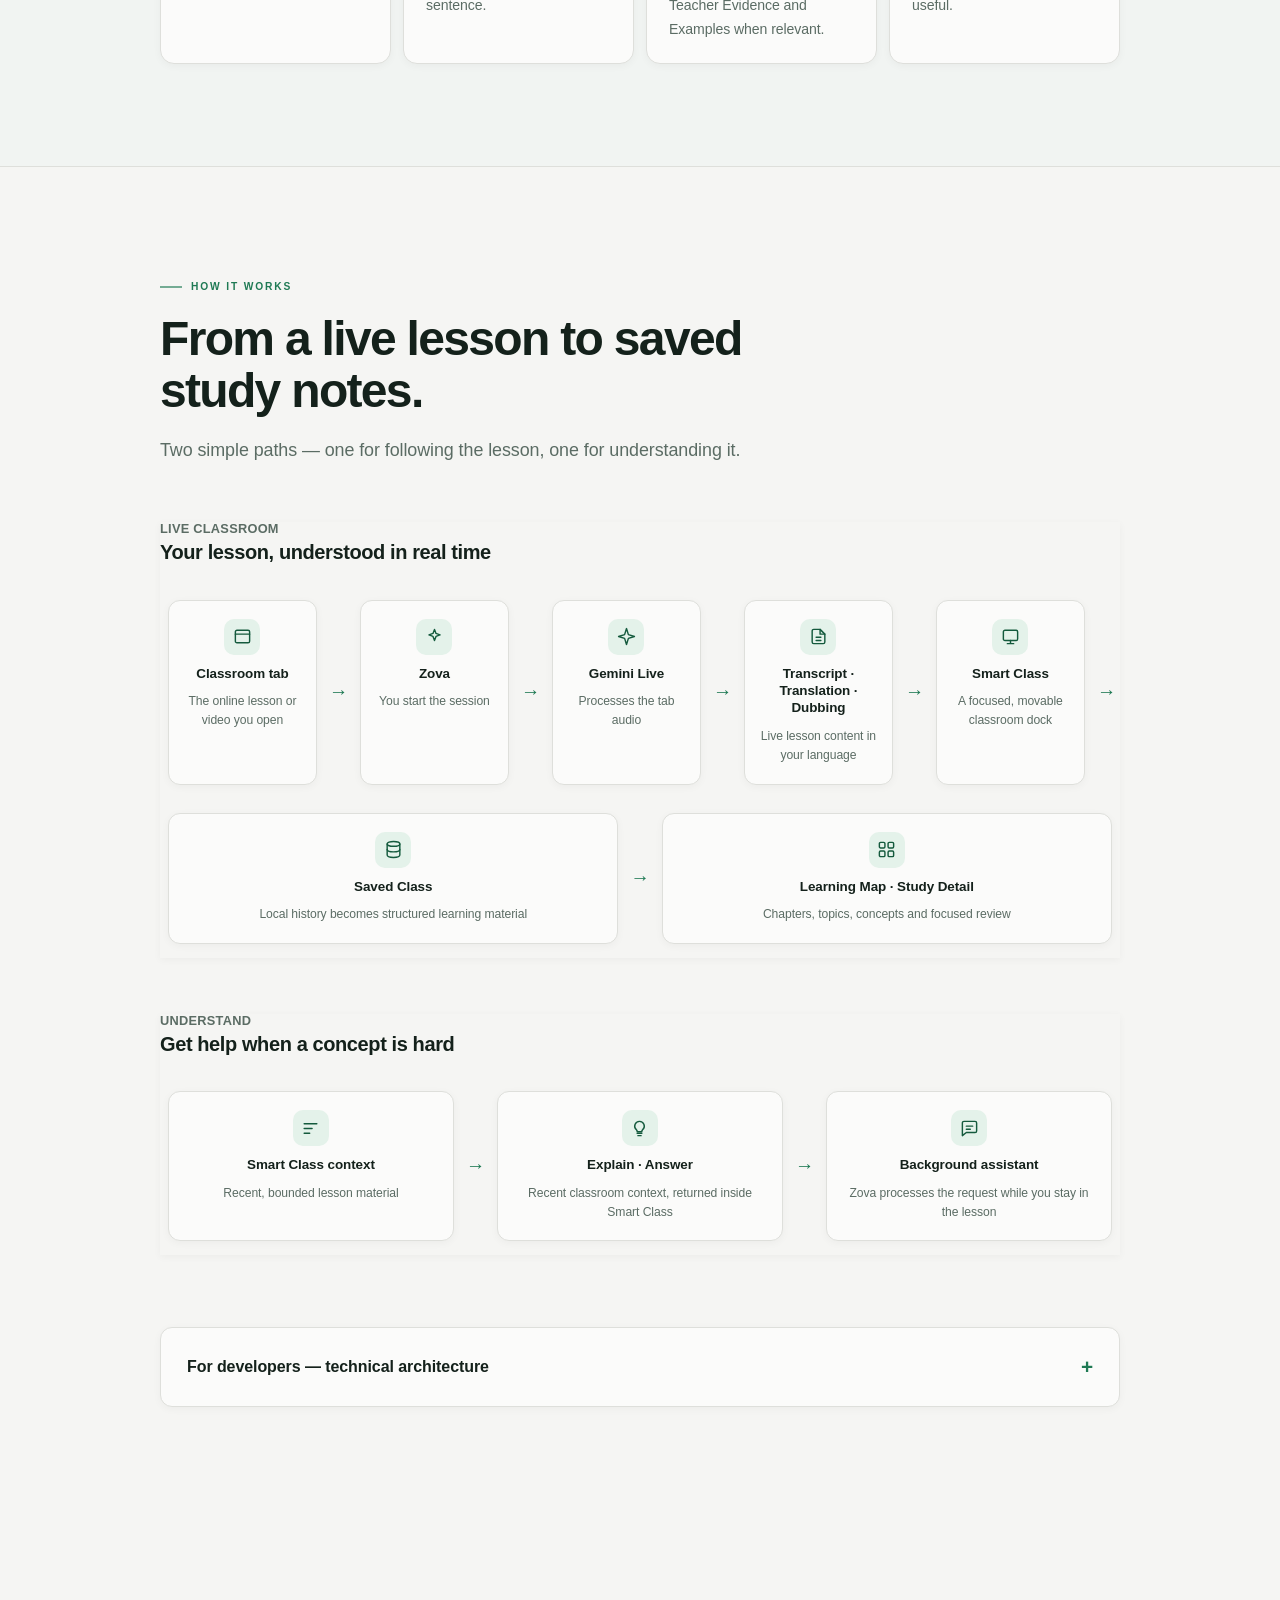
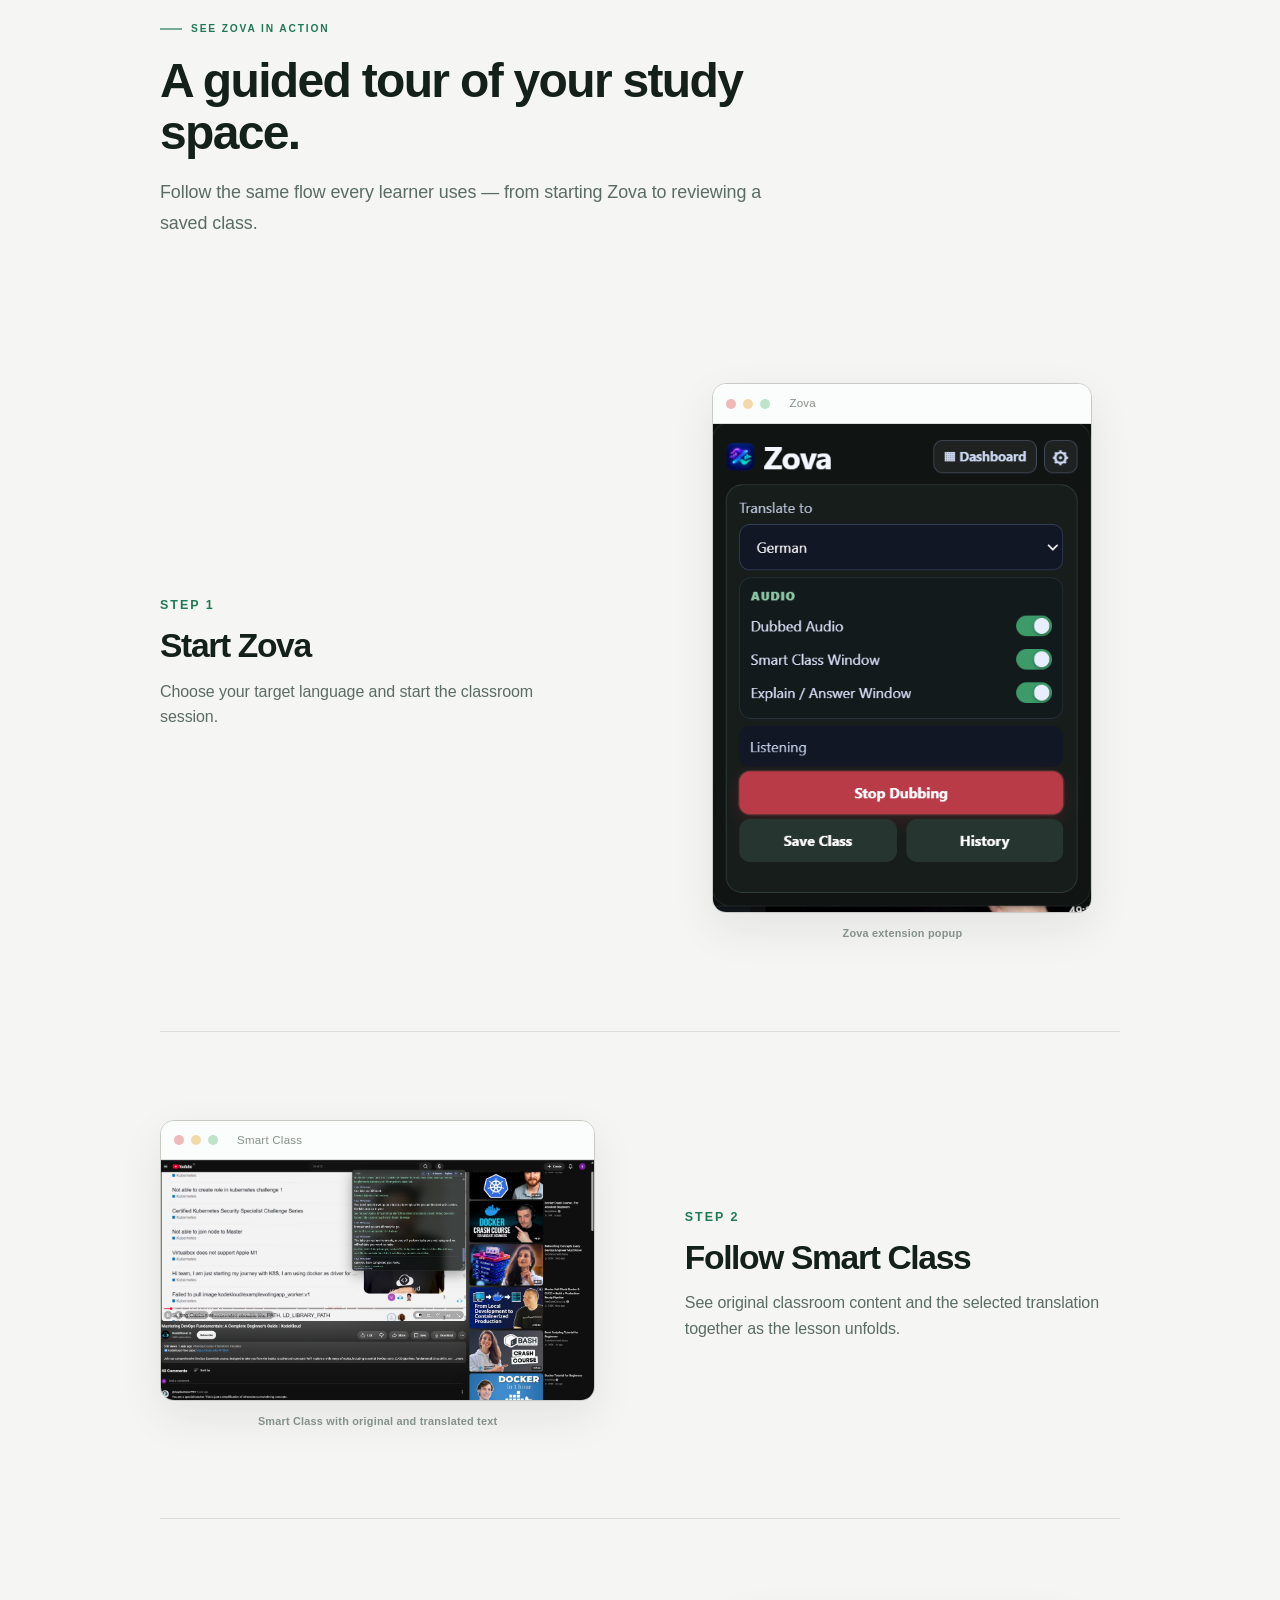
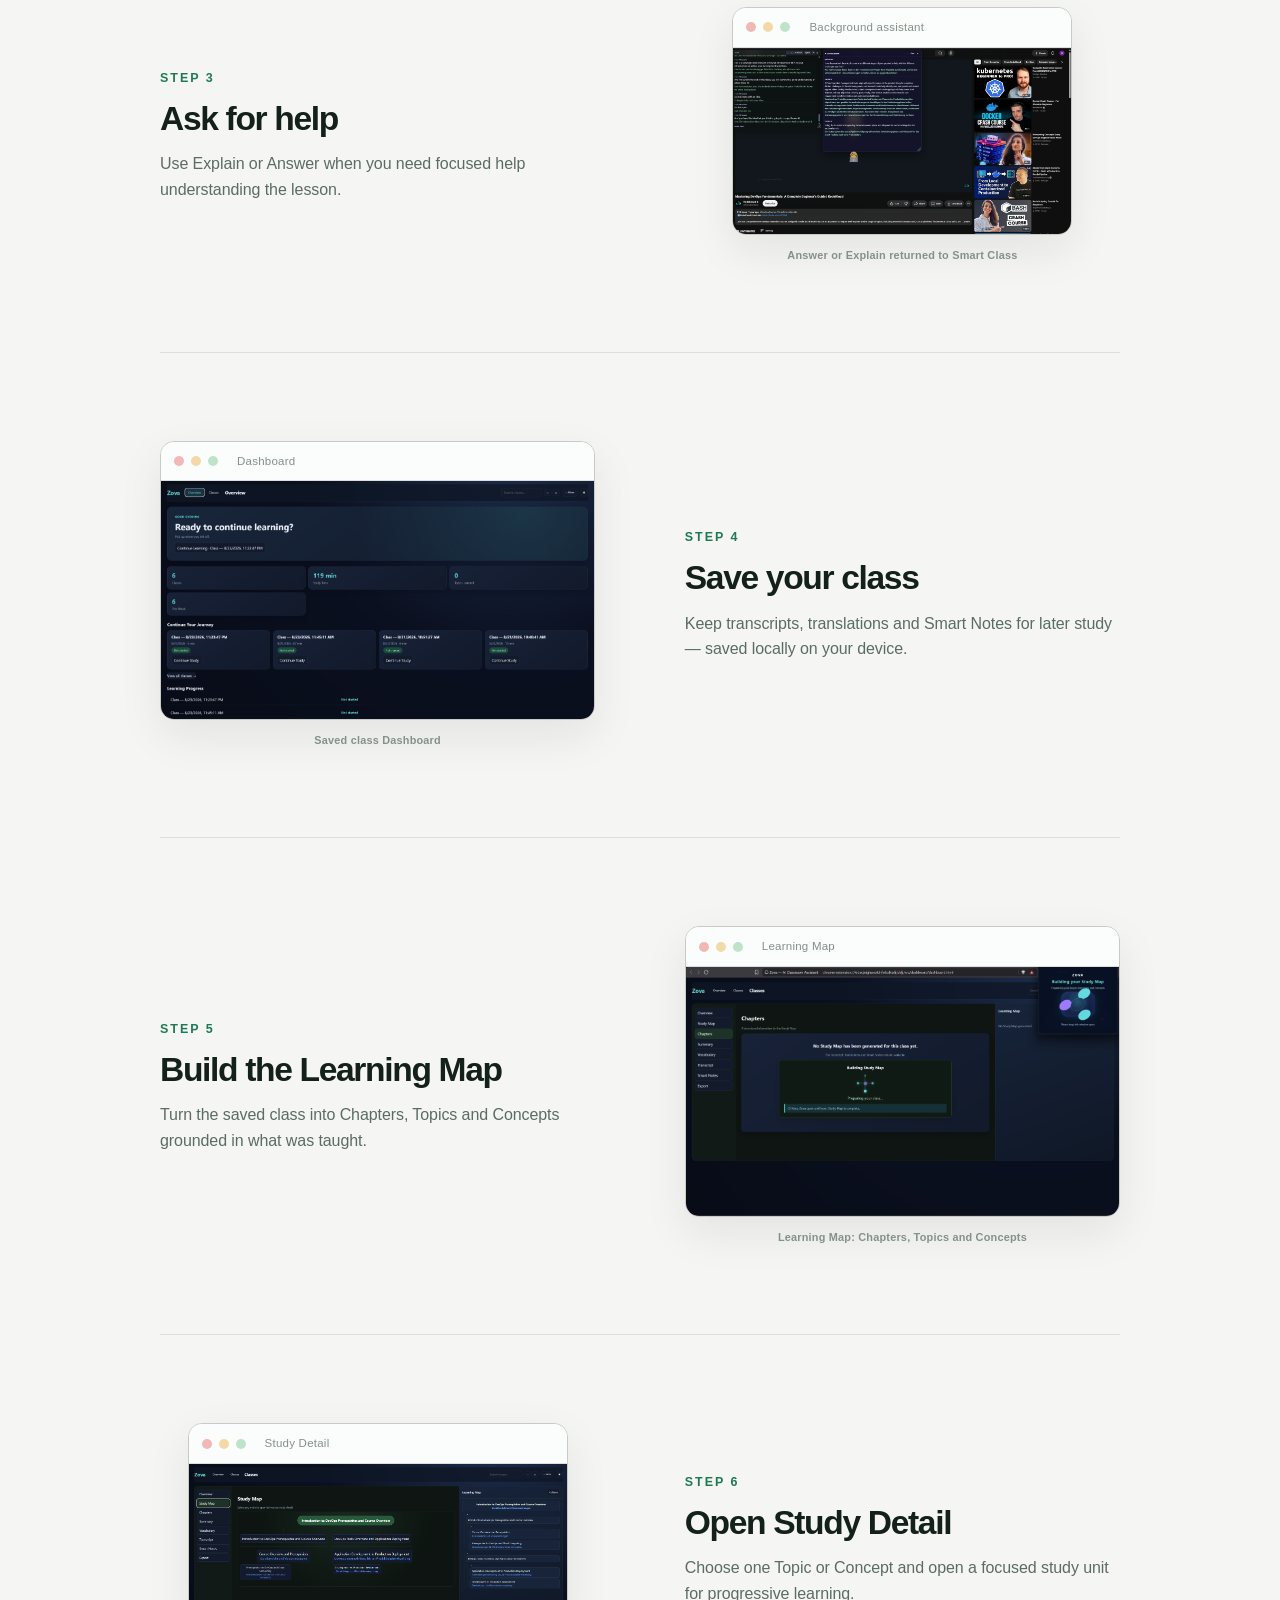
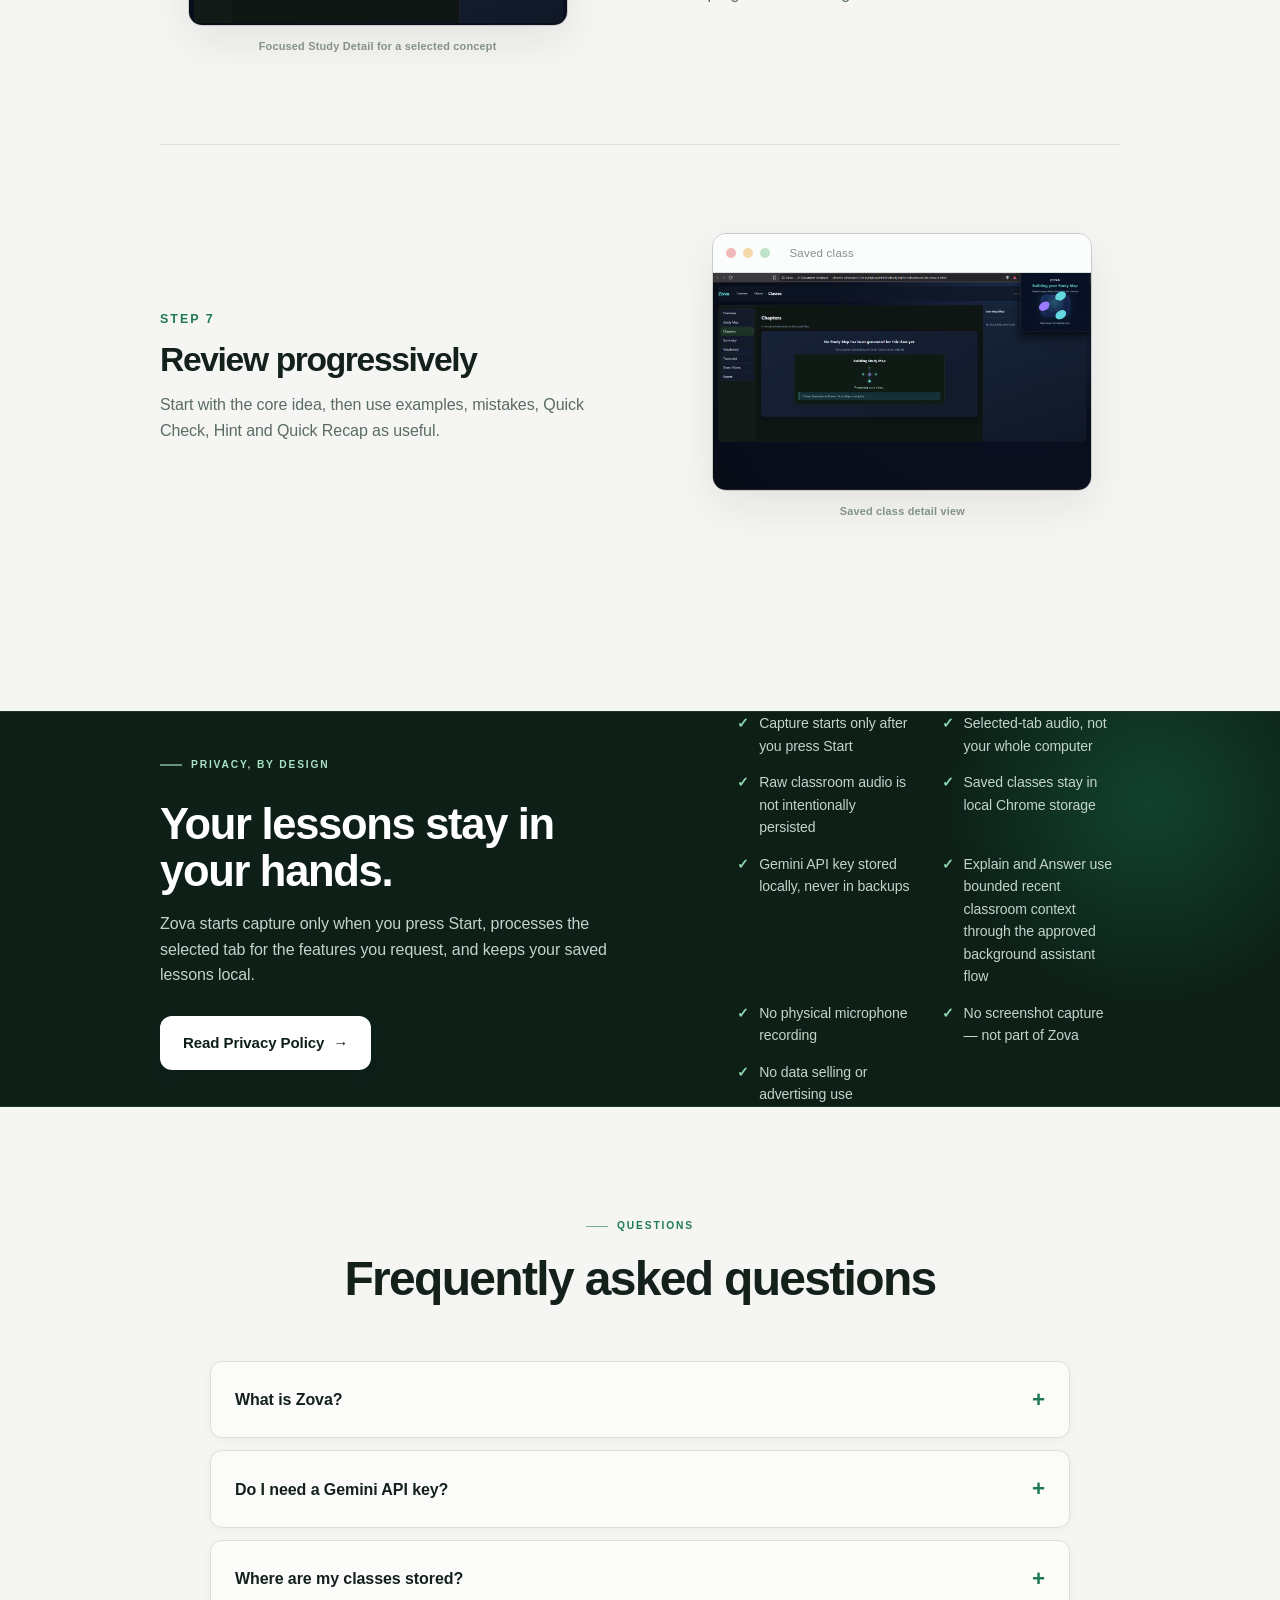
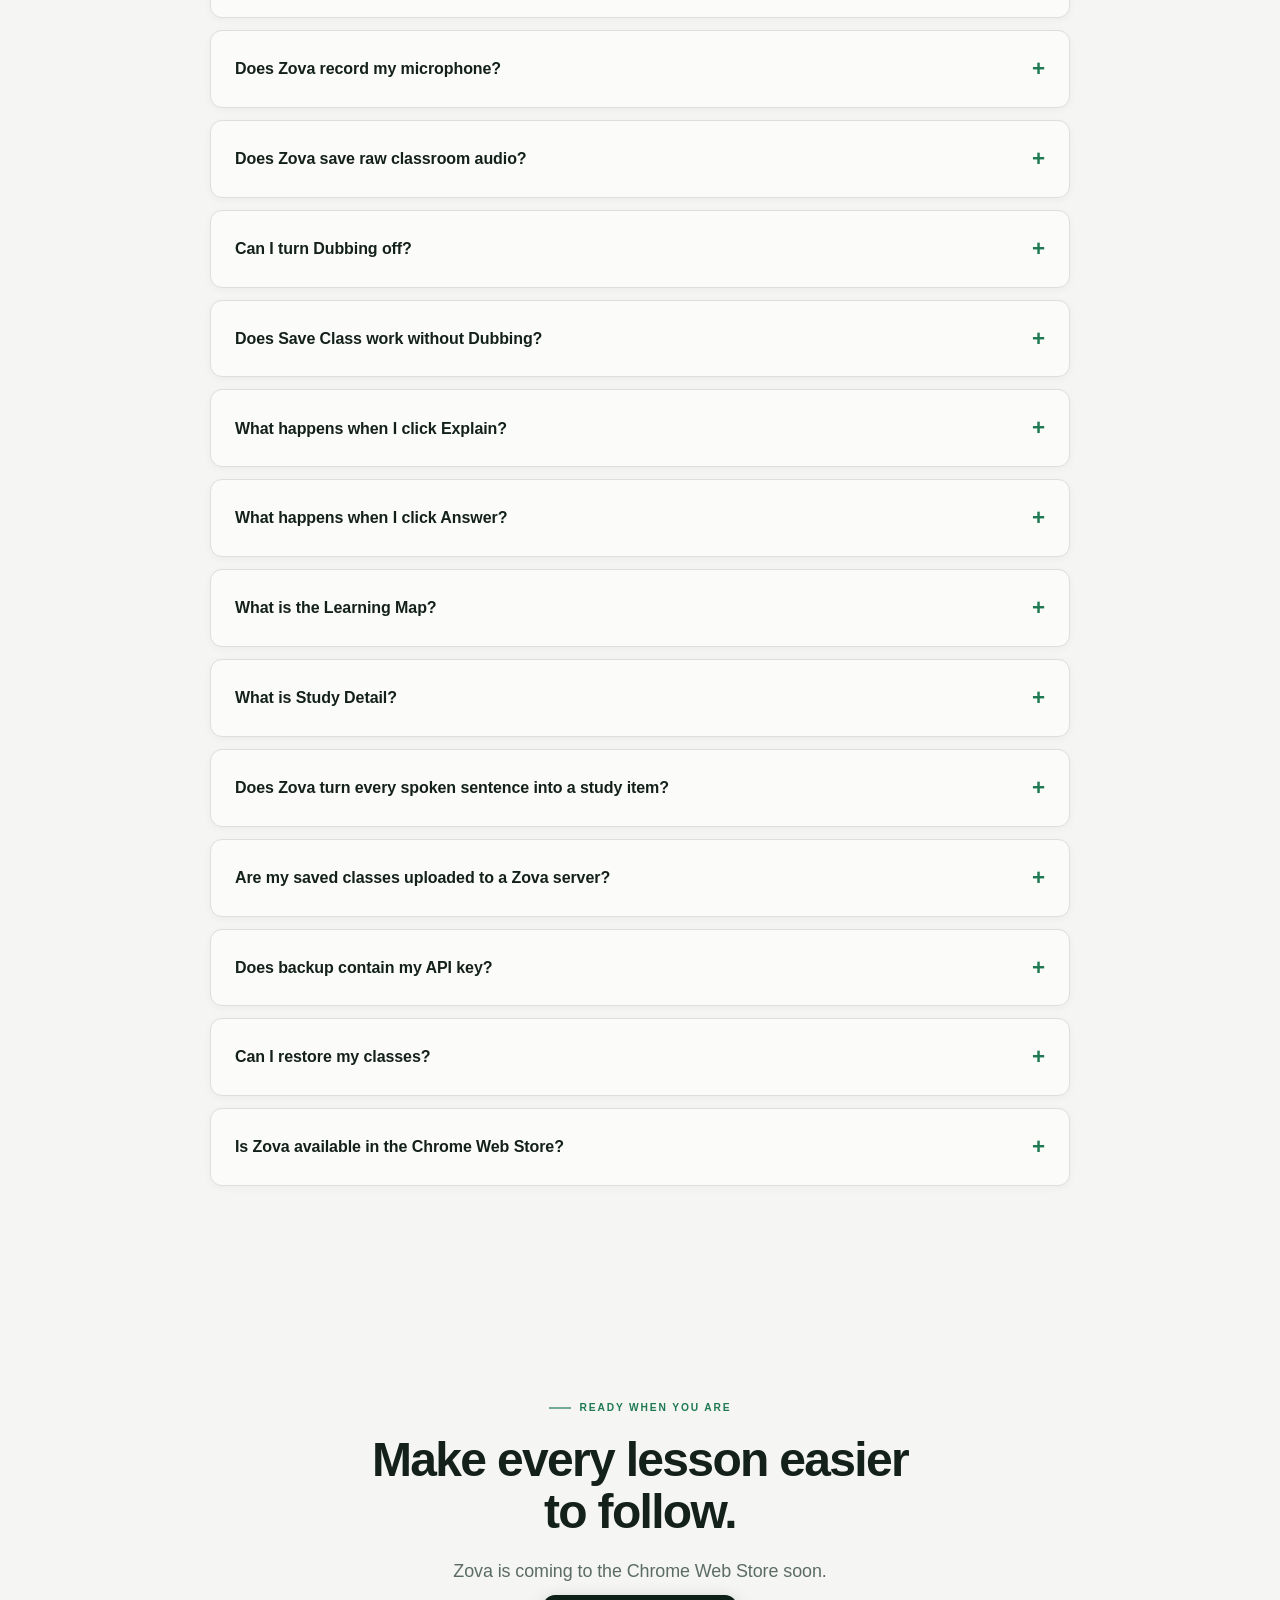
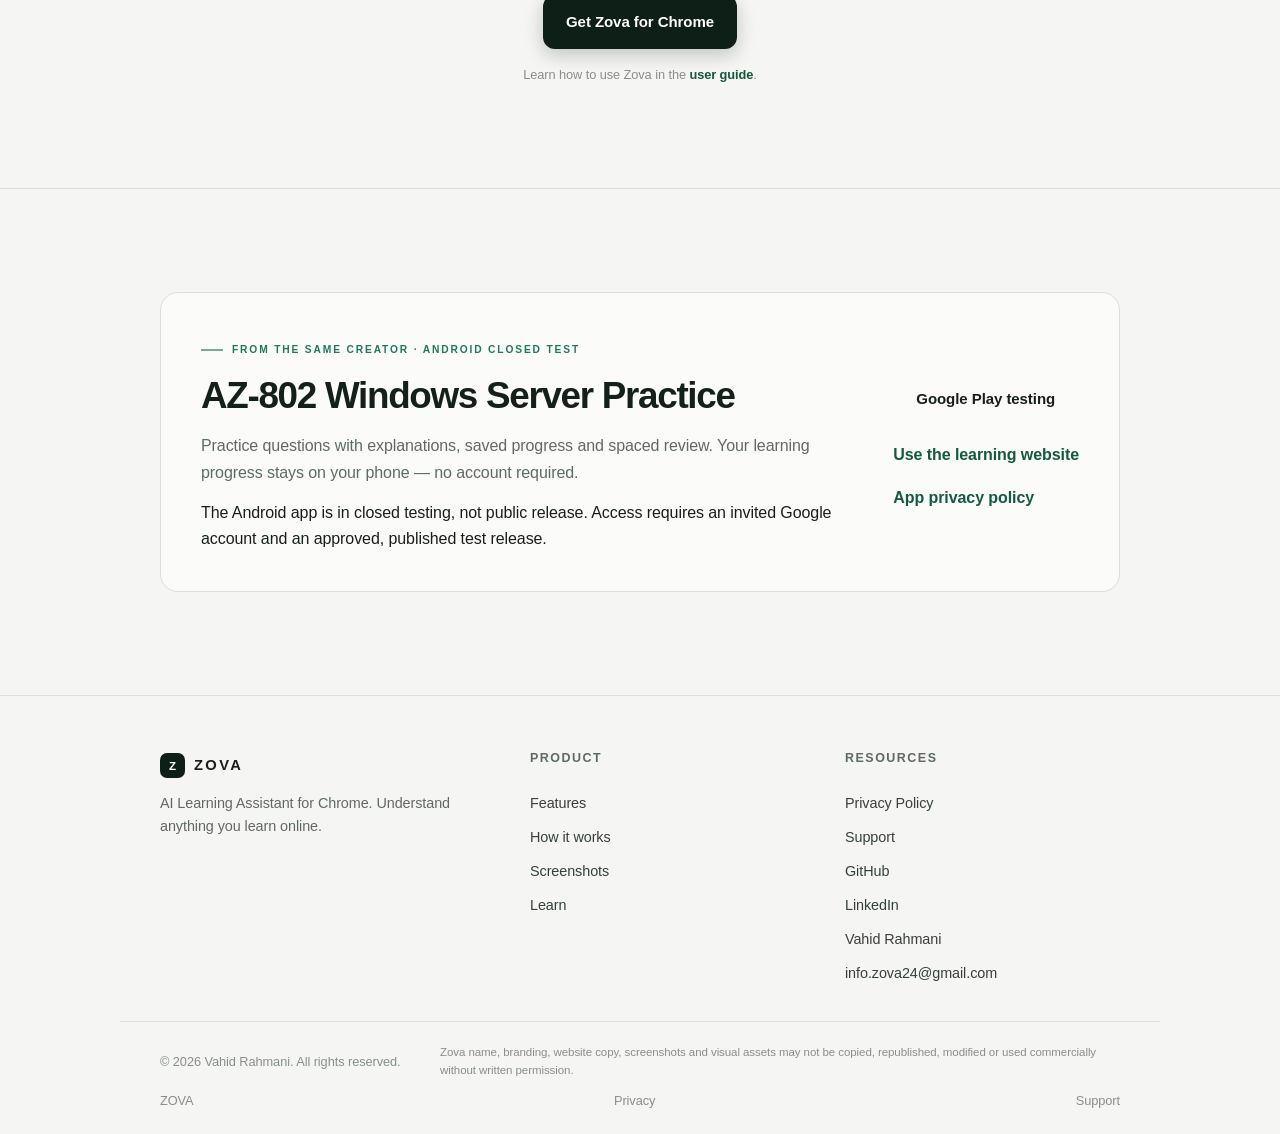
==== commit 9f94216a: "Add AZ-802 companion app section" ====
--- a/index.html
+++ b/index.html
@@ -1,547 +1,521 @@
-<!doctype html>
-<html lang="en">
-<head>
-<meta charset="utf-8">
-<meta name="viewport" content="width=device-width,initial-scale=1">
-<title>Zova | AI Learning Assistant for Online Classes</title>
-<meta name="description" content="Zova is a free AI learning assistant for Chrome and Android, with live transcription, translation, explanations and smart study tools for online classes.">
-<meta name="application-name" content="Zova">
-<meta name="apple-mobile-web-app-title" content="Zova">
-<meta name="robots" content="index,follow">
-<meta name="google-site-verification" content="0WtM2sA8dqqjSXWKdAJG8xvd9Ihaw7ELJ5a8FFMBNbg">
-<link rel="canonical" href="https://zovasite.vercel.app/">
-<meta property="og:type" content="website">
-<meta property="og:site_name" content="Zova">
-<meta property="og:title" content="Zova — AI Learning Assistant">
-<meta property="og:description" content="AI learning assistant for online classes, courses, educational videos and learning platforms with transcription, translation, AI explanations and smart study tools.">
-<meta property="og:url" content="https://zovasite.vercel.app/">
-<meta property="og:image" content="https://zovasite.vercel.app/img/2.png">
-<meta property="og:image:alt" content="Zova AI Learning Assistant Smart Class with live transcription and translation">
-<meta name="twitter:card" content="summary_large_image">
-<meta name="twitter:title" content="Zova — AI Learning Assistant">
-<meta name="twitter:description" content="AI learning assistant for online classes, courses, educational videos and learning platforms with transcription, translation, AI explanations and smart study tools.">
-<meta name="twitter:image" content="https://zovasite.vercel.app/img/2.png">
-<meta name="twitter:image:alt" content="Zova AI Learning Assistant Smart Class with live transcription and translation">
-<link rel="icon" type="image/svg+xml" href="favicon.svg">
-<script type="application/ld+json">
-{
-  "@context": "https://schema.org",
-  "@type": "SoftwareApplication",
-  "name": "Zova",
-  "alternateName": "Zova AI Learning Assistant",
-  "url": "https://zovasite.vercel.app/",
-  "description": "An AI learning assistant for Chrome and Android with live transcription, translation, explanations, summaries and smart study tools for online classes.",
-  "applicationCategory": "EducationalApplication",
-  "operatingSystem": "Chrome, Android",
-  "image": [
-    {
-      "@type": "ImageObject",
-      "url": "https://zovasite.vercel.app/img/2.png",
-      "caption": "Zova Smart Class with live transcription and translation"
-    },
-    {
-      "@type": "ImageObject",
-      "url": "https://zovasite.vercel.app/img/8.png",
-      "caption": "Zova Dashboard for saved classes and study materials"
-    }
-  ],
-  "brand": { "@type": "Brand", "name": "Zova" },
-  "author": {
-    "@type": "Person",
-    "name": "Vahid Rahmani",
-    "url": "https://vahid-portfolio-three.vercel.app/",
-    "sameAs": [
-      "https://www.linkedin.com/in/vahid-rahmani-699944417/",
-      "https://github.com/Vahid-Rahmani",
-      "https://chromewebstore.google.com/detail/zova/menedjcoiemocjmcjajjbcondloeinkh"
-    ]
-  },
-  "offers": { "@type": "Offer", "price": "0", "priceCurrency": "USD" },
-  "downloadUrl": "https://chromewebstore.google.com/detail/zova/menedjcoiemocjmcjajjbcondloeinkh",
-  "featureList": [
-    "Live classroom transcription",
-    "Real-time translation",
-    "Optional translated audio",
-    "Smart Class explanations",
-    "AI-assisted answers and summaries",
-    "Saved study materials"
-  ]
-}
-</script>
-<link rel="stylesheet" href="styles.css">
-<script defer src="script.js"></script>
-</head>
-<body>
-
-<!-- Icon sprite (inline, dependency-free) -->
-<svg aria-hidden="true" style="position:absolute;width:0;height:0;overflow:hidden">
-  <defs>
-    <symbol id="i-chrome" viewBox="0 0 24 24" fill="none" stroke="currentColor" stroke-width="2" stroke-linecap="round" stroke-linejoin="round"><circle cx="12" cy="12" r="9.2"/><path d="M12 8v8M8 12h8"/></symbol>
-    <symbol id="i-smart" viewBox="0 0 24 24" fill="none" stroke="currentColor" stroke-width="1.8" stroke-linecap="round" stroke-linejoin="round"><rect x="3" y="4" width="18" height="13" rx="2"/><path d="M8 21h8M12 17v4"/></symbol>
-    <symbol id="i-transcript" viewBox="0 0 24 24" fill="none" stroke="currentColor" stroke-width="1.8" stroke-linecap="round" stroke-linejoin="round"><rect x="9" y="3" width="6" height="11" rx="3"/><path d="M5 11a7 7 0 0 0 14 0M12 18v3"/></symbol>
-    <symbol id="i-translate" viewBox="0 0 24 24" fill="none" stroke="currentColor" stroke-width="1.8" stroke-linecap="round" stroke-linejoin="round"><circle cx="12" cy="12" r="9"/><path d="M3 12h18M12 3c2.6 2.6 2.6 15.4 0 18M12 3c-2.6 2.6-2.6 15.4 0 18"/></symbol>
-    <symbol id="i-dubbing" viewBox="0 0 24 24" fill="none" stroke="currentColor" stroke-width="1.8" stroke-linecap="round" stroke-linejoin="round"><path d="M11 5 6 9H3v6h3l5 4V5z"/><path d="M15.5 8.5a5 5 0 0 1 0 7M18.5 6a9 9 0 0 1 0 12"/></symbol>
-    <symbol id="i-explain" viewBox="0 0 24 24" fill="none" stroke="currentColor" stroke-width="1.8" stroke-linecap="round" stroke-linejoin="round"><path d="M9 18h6M10 21h4"/><path d="M12 3a6 6 0 0 1 3.9 10.6c-.6.6-1 1.2-1 2.4h-5.8c0-1.2-.4-1.8-1-2.4A6 6 0 0 1 12 3z"/></symbol>
-    <symbol id="i-answer" viewBox="0 0 24 24" fill="none" stroke="currentColor" stroke-width="1.8" stroke-linecap="round" stroke-linejoin="round"><path d="M21 15a2 2 0 0 1-2 2H8l-5 4V5a2 2 0 0 1 2-2h14a2 2 0 0 1 2 2z"/></symbol>
-    <symbol id="i-notes" viewBox="0 0 24 24" fill="none" stroke="currentColor" stroke-width="1.8" stroke-linecap="round" stroke-linejoin="round"><path d="M12 20h9"/><path d="M16.5 3.5a2.1 2.1 0 0 1 3 3L7 19l-4 1 1-4z"/></symbol>
-    <symbol id="i-save" viewBox="0 0 24 24" fill="none" stroke="currentColor" stroke-width="1.8" stroke-linecap="round" stroke-linejoin="round"><path d="M19 21l-7-5-7 5V5a2 2 0 0 1 2-2h10a2 2 0 0 1 2 2z"/></symbol>
-    <symbol id="i-autosave" viewBox="0 0 24 24" fill="none" stroke="currentColor" stroke-width="1.8" stroke-linecap="round" stroke-linejoin="round"><path d="M12 3l7 3v5c0 4.6-3 7.6-7 9-4-1.4-7-4.4-7-9V6z"/><path d="M9 12l2 2 4-4"/></symbol>
-    <symbol id="i-dashboard" viewBox="0 0 24 24" fill="none" stroke="currentColor" stroke-width="1.8" stroke-linecap="round" stroke-linejoin="round"><rect x="3" y="3" width="7" height="7" rx="1.5"/><rect x="14" y="3" width="7" height="7" rx="1.5"/><rect x="3" y="14" width="7" height="7" rx="1.5"/><rect x="14" y="14" width="7" height="7" rx="1.5"/></symbol>
-    <symbol id="i-search" viewBox="0 0 24 24" fill="none" stroke="currentColor" stroke-width="1.8" stroke-linecap="round" stroke-linejoin="round"><circle cx="11" cy="11" r="7"/><path d="M21 21l-4.2-4.2"/></symbol>
-    <symbol id="i-edit" viewBox="0 0 24 24" fill="none" stroke="currentColor" stroke-width="1.8" stroke-linecap="round" stroke-linejoin="round"><path d="M12 20h9"/><path d="M16.5 3.5a2.1 2.1 0 0 1 3 3L7 19l-4 1 1-4z"/></symbol>
-    <symbol id="i-export" viewBox="0 0 24 24" fill="none" stroke="currentColor" stroke-width="1.8" stroke-linecap="round" stroke-linejoin="round"><path d="M12 3v12M7 10l5 5 5-5"/><path d="M4 21h16"/></symbol>
-    <symbol id="i-backup" viewBox="0 0 24 24" fill="none" stroke="currentColor" stroke-width="1.8" stroke-linecap="round" stroke-linejoin="round"><rect x="3" y="4" width="18" height="5" rx="1"/><path d="M5 9v9a2 2 0 0 0 2 2h10a2 2 0 0 0 2-2V9"/><path d="M10 13h4"/></symbol>
-    <symbol id="i-tab" viewBox="0 0 24 24" fill="none" stroke="currentColor" stroke-width="1.8" stroke-linecap="round" stroke-linejoin="round"><rect x="3" y="4" width="18" height="16" rx="2"/><path d="M3 9h18"/></symbol>
-    <symbol id="i-zova" viewBox="0 0 24 24" fill="none" stroke="currentColor" stroke-width="1.8" stroke-linecap="round" stroke-linejoin="round"><path d="M12 3l1.9 5.1L19 10l-5.1 1.9L12 17l-1.9-5.1L5 10l5.1-1.9z"/></symbol>
-    <symbol id="i-gemini" viewBox="0 0 24 24" fill="none" stroke="currentColor" stroke-width="1.8" stroke-linecap="round" stroke-linejoin="round"><path d="M12 2l2.4 7.6L22 12l-7.6 2.4L12 22l-2.4-7.6L2 12l7.6-2.4z"/></symbol>
-    <symbol id="i-doc" viewBox="0 0 24 24" fill="none" stroke="currentColor" stroke-width="1.8" stroke-linecap="round" stroke-linejoin="round"><path d="M14 3H6a2 2 0 0 0-2 2v14a2 2 0 0 0 2 2h12a2 2 0 0 0 2-2V9z"/><path d="M14 3v6h6M9 13h6M9 17h6"/></symbol>
-    <symbol id="i-storage" viewBox="0 0 24 24" fill="none" stroke="currentColor" stroke-width="1.8" stroke-linecap="round" stroke-linejoin="round"><ellipse cx="12" cy="5" rx="8" ry="3"/><path d="M4 5v14c0 1.7 3.6 3 8 3s8-1.3 8-3V5"/><path d="M4 12c0 1.7 3.6 3 8 3s8-1.3 8-3"/></symbol>
-    <symbol id="i-context" viewBox="0 0 24 24" fill="none" stroke="currentColor" stroke-width="1.8" stroke-linecap="round" stroke-linejoin="round"><path d="M4 6h16M4 12h10M4 18h7"/></symbol>
-    <symbol id="i-aimode" viewBox="0 0 24 24" fill="none" stroke="currentColor" stroke-width="1.8" stroke-linecap="round" stroke-linejoin="round"><path d="M21 15a2 2 0 0 1-2 2H8l-5 4V5a2 2 0 0 1 2-2h14a2 2 0 0 1 2 2z"/><path d="M8 9h8M8 13h5"/></symbol>
-  </defs>
-</svg>
-
-<header class="site-header">
-  <a class="logo" href="index.html"><span class="mark">Z</span>ZOVA</a><select class="language-select" aria-label="Choose language"><option value="en">EN</option><option value="de">DE</option><option value="zh">中文</option><option value="hi">हिन्दी</option></select>
-  <nav class="site-nav" aria-label="Primary">
-    <a href="#features">Features</a>
-    <a href="#how">How it Works</a>
-    <a href="guide.html">Learn</a>
-    <a href="#screens">Screenshots</a>
-    <a href="privacy.html">Privacy</a>
-    <a href="support.html">Support</a>
-  </nav>
-  <a class="btn store small" href="https://chromewebstore.google.com/detail/zova/menedjcoiemocjmcjajjbcondloeinkh" target="_blank" rel="noopener"><svg width="15" height="15" aria-hidden="true"><use href="#i-chrome"/></svg>Add to Chrome</a>
-  <a class="btn android small" href="https://play.google.com/apps/internaltest/4701602087757087410" target="_blank" rel="noopener">Android beta</a>
-  <button class="theme-toggle" type="button" aria-label="Toggle dark mode">☾ Dark</button><button class="menu-btn" aria-label="Open navigation" aria-expanded="false">☰</button>
-</header>
-
-<main>
-  <!-- Hero -->
-  <section class="hero wrap">
-    <div class="hero-copy">
-      <span class="kicker"><span class="dot"></span>Zova · AI Learning Assistant for Chrome + Android</span>
-      <h1>Zova helps you<br><em>learn online.</em></h1>
-      <p class="lead">Zova is an AI learning assistant for online classes, courses, educational videos, YouTube and learning platforms — with live transcription, translation, AI explanations and powerful study tools.</p>
-      <div class="actions">
-        <a class="btn store" href="https://chromewebstore.google.com/detail/zova/menedjcoiemocjmcjajjbcondloeinkh" target="_blank" rel="noopener"><svg width="17" height="17" aria-hidden="true"><use href="#i-chrome"/></svg>Get Zova for Chrome</a>
-        <a class="btn android" href="https://play.google.com/apps/internaltest/4701602087757087410" target="_blank" rel="noopener">Try Zova for Android</a>
-        <a class="btn ghost" href="#how">See how Zova works</a>
-      </div>
-      <p class="note">Android is currently available through an invited Google Play internal test. External Google services may have their own limits, eligibility requirements or terms.</p>
-    </div>
-    <div class="hero-media">
-      <div class="frame">
-        <div class="frame-bar"><i></i><i></i><i></i><span>zova — live classroom</span></div>
-        <img src="img/2.png" alt="Zova Smart Class showing a YouTube lesson with live translated classroom text" width="2556" height="1400" fetchpriority="high" decoding="async">
-      </div>
-    </div>
-  </section>
-
-  <!-- Trust strip -->
-  <div class="trust">
-    <div class="wrap">
-      <span><span class="chip"></span>Manifest V3</span>
-      <span><span class="chip"></span>Gemini Live</span>
-      <span><span class="chip"></span>Background assistance</span>
-      <span><span class="chip"></span>Local Class History</span>
-      <span><span class="chip"></span>Chrome Extension</span>
-      <span><span class="chip"></span>Android internal test</span>
-    </div>
-  </div>
-
-  <!-- Android release -->
-  <section id="android" class="android-release section">
-    <div class="wrap android-release-inner">
-      <div>
-        <p class="eyebrow">New · Android</p>
-        <h2 class="h2">Zova is now available on Android.</h2>
-        <p class="lead">Use live subtitles, translation, optional dubbing, Explain and the floating overlay on your phone.</p>
-      </div>
-      <div class="android-release-card">
-        <span class="android-release-label">Invited internal test</span>
-        <p>Join with the invited Google account, tap <b>Join the test</b>, then install Zova from Google Play.</p>
-        <a class="btn android" href="https://play.google.com/apps/internaltest/4701602087757087410" target="_blank" rel="noopener">Join the Android test <span class="arr">→</span></a>
-      </div>
-    </div>
-  </section>
-
-  <!-- Features -->
-  <section id="features" class="features section">
-    <div class="wrap">
-      <div class="section-head reveal">
-        <p class="eyebrow" data-i18n="features.eyebrow">Features</p>
-        <h2 class="h2" data-i18n="features.title">Everything you need to keep up with every lesson.</h2>
-        <p class="lead" data-i18n="features.lead">Zova works beside the lesson you're watching — transcribing, translating and helping you study without leaving the page.</p>
-      </div>
-
-      <div class="feat-row reveal">
-        <div class="feat-copy">
-          <h3 data-i18n="live.title">Follow every lesson live</h3>
-          <p data-i18n="live.description">Turn the lesson you're watching into a readable, live transcript — with translation and optional spoken audio.</p>
-          <ul class="feat-list">
-            <li><span class="ic"><svg><use href="#i-smart"/></svg></span><span><b data-i18n="smart.title">Smart Class</b><p data-i18n="smart.description">Live classroom transcript with original and translated lesson text inside a focused, movable interface.</p></span></li>
-            <li><span class="ic"><svg><use href="#i-transcript"/></svg></span><span><b data-i18n="transcript.title">Live Transcription</b><p data-i18n="transcript.description">Classroom tab audio is processed through Gemini Live to produce real-time transcript content.</p></span></li>
-            <li><span class="ic"><svg><use href="#i-translate"/></svg></span><span><b data-i18n="translation.title">Live Translation</b><p data-i18n="translation.description">Read lesson content in your selected language, right under the original.</p></span></li>
-            <li><span class="ic"><svg><use href="#i-dubbing"/></svg></span><span><b data-i18n="dubbing.title">Optional Dubbing</b><p data-i18n="dubbing.description">Translated audio playback, enabled separately from Smart Class and class saving.</p></span></li>
-          </ul>
-        </div>
-        <div class="feat-media">
-          <div class="frame">
-            <div class="frame-bar"><i></i><i></i><i></i><span>Smart Class — live</span></div>
-            <img src="img/5.png" alt="Zova Smart Class live transcription and translation over a YouTube lesson" width="660" height="587" loading="lazy" decoding="async">
-          </div>
-          <span class="cap">Smart Class live transcription over a classroom page</span>
-        </div>
-      </div>
-
-      <div class="feat-row rev reveal">
-        <div class="feat-copy">
-          <h3 data-i18n="assist.title">Understand difficult content</h3>
-          <p data-i18n="assist.description">Stuck on a concept? Ask for a focused explanation or a direct answer built from recent educational classroom context.</p>
-          <ul class="feat-list">
-            <li><span class="ic"><svg><use href="#i-explain"/></svg></span><span><b data-i18n="explain.title">Explain</b><p data-i18n="explain.description">Process recent educational classroom context in the background and return a focused explanation inside Smart Class.</p></span></li>
-            <li><span class="ic"><svg><use href="#i-answer"/></svg></span><span><b data-i18n="answer.title">Answer</b><p data-i18n="answer.description">Send bounded recent classroom context for a concise lesson answer.</p></span></li>
-            <li><span class="ic"><svg><use href="#i-context"/></svg></span><span><b data-i18n="assist.contextTitle">Recent context</b><p data-i18n="assist.contextDescription">Answer and Explain stay focused on the latest meaningful classroom material.</p></span></li>
-          </ul>
-        </div>
-        <div class="feat-media">
-          <div class="frame">
-            <div class="frame-bar"><i></i><i></i><i></i><span>Smart Class assistance</span></div>
-            <img src="img/7.png" alt="Zova settings with optional translated audio controls" width="619" height="592" loading="lazy" decoding="async">
-          </div>
-          <span class="cap">Focused Answer or Explain assistance</span>
-        </div>
-      </div>
-
-      <div class="feat-row reveal">
-        <div class="feat-copy">
-          <h3 data-i18n="notes.title">Keep good notes</h3>
-          <p data-i18n="notes.description">Capture what matters with Smart Notes and save the whole session for later study.</p>
-          <ul class="feat-list">
-            <li><span class="ic"><svg><use href="#i-notes"/></svg></span><span><b>Smart Notes</b><p data-i18n="notes.itemDescription">Keep useful lesson notes together with the saved class.</p></span></li>
-            <li><span class="ic"><svg><use href="#i-save"/></svg></span><span><b>Save Class</b><p data-i18n="save.itemDescription">Save the current classroom session for later review.</p></span></li>
-            <li><span class="ic"><svg><use href="#i-autosave"/></svg></span><span><b>Auto-Save</b><p data-i18n="autosave.itemDescription">Automatically protect meaningful class changes while Smart Class is active.</p></span></li>
-          </ul>
-        </div>
-        <div class="feat-media">
-          <div class="frame">
-            <div class="frame-bar"><i></i><i></i><i></i><span>Original + translated transcript</span></div>
-            <img src="img/13.png" alt="Saved class with Smart Notes, transcript and translation" width="2038" height="1346" loading="lazy" decoding="async">
-          </div>
-          <span class="cap">Original and translated classroom transcript</span>
-        </div>
-      </div>
-
-      <div class="feat-row rev reveal">
-        <div class="feat-copy">
-          <h3 data-i18n="dashboard.title">Review &amp; manage your lessons</h3>
-          <p data-i18n="dashboard.description">Dashboard is your local learning workspace — manage saved classes, transcripts, translations, Smart Notes, Learning Maps, Study Details and supported backups or exports in one place.</p>
-          <ul class="feat-list">
-            <li><span class="ic"><svg><use href="#i-dashboard"/></svg></span><span><b>Dashboard</b><p data-i18n="dashboard.itemDescription">Review saved classes, study time, transcripts, Smart Notes and structured learning material from one place.</p></span></li>
-            <li><span class="ic"><svg><use href="#i-search"/></svg></span><span><b>Search &amp; Review</b><p data-i18n="search.itemDescription">Search inside your saved classes to find a moment fast.</p></span></li>
-            <li><span class="ic"><svg><use href="#i-edit"/></svg></span><span><b>Rename &amp; Delete</b><p data-i18n="manage.itemDescription">Manage your saved lesson history.</p></span></li>
-            <li><span class="ic"><svg><use href="#i-export"/></svg></span><span><b>Markdown Export</b><p data-i18n="export.itemDescription">Download lesson notes and content when you need them.</p></span></li>
-            <li><span class="ic"><svg><use href="#i-backup"/></svg></span><span><b>Backup &amp; Restore</b><p data-i18n="backup.itemDescription">Export saved classes to a backup file and restore them later.</p></span></li>
-          </ul>
-        </div>
-        <div class="feat-media">
-          <div class="frame">
-            <div class="frame-bar"><i></i><i></i><i></i><span>Dashboard</span></div>
-            <img src="img/8.png" alt="Zova Dashboard showing saved classes" width="2552" height="1355" loading="lazy" decoding="async">
-          </div>
-          <span class="cap">Zova Dashboard with saved classes</span>
-        </div>
-      </div>
-    </div>
-  </section>
-
-  <section id="learning" class="learning-structure section">
-    <div class="wrap">
-      <div class="section-head reveal">
-        <p class="eyebrow" data-i18n="learning.eyebrow">From class to learning</p>
-        <h2 class="h2" data-i18n="learning.title">Turn classroom context into a path you can follow.</h2>
-        <p class="lead" data-i18n="learning.lead">A transcript records what was said. Zova can turn saved classroom evidence into a grounded Learning Map of Chapters, Topics and Concepts, so you can study progressively.</p>
-      </div>
-      <div class="structure-grid reveal">
-        <article class="structure-card"><span class="structure-index">01</span><h3 data-i18n="learning.savedTitle">Saved Class</h3><p data-i18n="learning.savedDescription">Keep the transcript, translation, Smart Notes and relevant study content together in local class history.</p></article>
-        <article class="structure-card"><span class="structure-index">02</span><h3 data-i18n="learning.graphTitle">Learning Map</h3><p data-i18n="learning.graphDescription">Turn the class into Chapters, Topics and Concepts grounded in the lesson—not one node for every spoken sentence.</p></article>
-        <article class="structure-card"><span class="structure-index">03</span><h3 data-i18n="learning.detailTitle">Study Detail</h3><p data-i18n="learning.detailDescription">Select one Topic or Concept and open a focused study unit with useful sections such as Core Idea, Key Points, Teacher Evidence and Examples when relevant.</p></article>
-        <article class="structure-card"><span class="structure-index">04</span><h3 data-i18n="learning.reviewTitle">Progressive Review</h3><p data-i18n="learning.reviewDescription">Start with the core idea, then use examples, mistakes, terminology, Quick Check, Hint and Quick Recap as useful.</p></article>
-      </div>
-    </div>
-  </section>
-
-  <!-- How it works -->
-  <section id="how" class="how section">
-    <div class="wrap">
-      <div class="section-head reveal">
-        <p class="eyebrow" data-i18n="how.eyebrow">How it works</p>
-        <h2 class="h2" data-i18n="how.title">From a live lesson to saved study notes.</h2>
-        <p class="lead" data-i18n="how.lead">Two simple paths — one for following the lesson, one for understanding it.</p>
-      </div>
-
-      <div class="block reveal">
-        <h3><small>Live classroom</small>Your lesson, understood in real time</h3>
-        <div class="flow-row">
-          <div class="flow-step"><div class="node"><span class="ic"><svg><use href="#i-tab"/></svg></span><b>Classroom tab</b><span>The online lesson or video you open</span></div></div>
-          <span class="flow-arrow">→</span>
-          <div class="flow-step"><div class="node"><span class="ic"><svg><use href="#i-zova"/></svg></span><b>Zova</b><span>You start the session</span></div></div>
-          <span class="flow-arrow">→</span>
-          <div class="flow-step"><div class="node"><span class="ic"><svg><use href="#i-gemini"/></svg></span><b>Gemini Live</b><span>Processes the tab audio</span></div></div>
-          <span class="flow-arrow">→</span>
-          <div class="flow-step"><div class="node"><span class="ic"><svg><use href="#i-doc"/></svg></span><b>Transcript · Translation · Dubbing</b><span>Live lesson content in your language</span></div></div>
-          <span class="flow-arrow">→</span>
-          <div class="flow-step"><div class="node"><span class="ic"><svg><use href="#i-smart"/></svg></span><b>Smart Class</b><span>A focused, movable classroom dock</span></div></div>
-          <span class="flow-arrow">→</span>
-          <div class="flow-step"><div class="node"><span class="ic"><svg><use href="#i-storage"/></svg></span><b>Saved Class</b><span>Local history becomes structured learning material</span></div></div>
-          <span class="flow-arrow">→</span>
-          <div class="flow-step"><div class="node"><span class="ic"><svg><use href="#i-dashboard"/></svg></span><b>Learning Map · Study Detail</b><span>Chapters, topics, concepts and focused review</span></div></div>
-        </div>
-      </div>
-
-      <div class="block reveal">
-        <h3><small>Understand</small>Get help when a concept is hard</h3>
-        <div class="flow-row">
-          <div class="flow-step"><div class="node"><span class="ic"><svg><use href="#i-context"/></svg></span><b>Smart Class context</b><span>Recent, bounded lesson material</span></div></div>
-          <span class="flow-arrow">→</span>
-          <div class="flow-step"><div class="node"><span class="ic"><svg><use href="#i-explain"/></svg></span><b>Explain · Answer</b><span>Recent classroom context, returned inside Smart Class</span></div></div>
-          <span class="flow-arrow">→</span>
-          <div class="flow-step"><div class="node"><span class="ic"><svg><use href="#i-aimode"/></svg></span><b>Background assistant</b><span>Zova processes the request while you stay in the lesson</span></div></div>
-        </div>
-      </div>
-
-      <details class="dev reveal">
-        <summary>For developers — technical architecture</summary>
-        <div class="dev-body">
-          <p>Zova is a <code>Manifest V3</code> Chrome extension. This is how its pieces fit together under the hood.</p>
-          <ul>
-            <li>Background Service Worker</li>
-            <li>Offscreen Document</li>
-            <li>Content Script</li>
-            <li><code>tabCapture</code></li>
-            <li>Gemini Live WebSocket</li>
-            <li>Gemini REST (where still used)</li>
-            <li>Background assistant</li>
-            <li><code>chrome.storage.local</code></li>
-            <li><code>chrome.storage.session</code></li>
-            <li><code>chrome.downloads</code></li>
-          </ul>
-        </div>
-      </details>
-    </div>
-  </section>
-
-  <!-- Screenshot story -->
-  <section id="screens" class="section">
-    <div class="wrap">
-      <div class="section-head reveal">
-        <p class="eyebrow" data-i18n="tour.eyebrow">See Zova in action</p>
-        <h2 class="h2" data-i18n="tour.title">A guided tour of your study space.</h2>
-        <p class="lead" data-i18n="tour.lead">Follow the same flow every learner uses — from starting Zova to reviewing a saved class.</p>
-      </div>
-
-      <div class="story-step reveal">
-        <div class="story-copy">
-          <span class="step-num">Step 1</span>
-          <h3 data-i18n="tour.startTitle">Start Zova</h3>
-          <p data-i18n="tour.startDescription">Choose your target language and start the classroom session.</p>
-        </div>
-        <div class="story-media">
-          <div class="frame portrait" style="max-width:380px;margin:0 auto">
-            <div class="frame-bar"><i></i><i></i><i></i><span>Zova</span></div>
-            <img src="img/1.png" alt="Zova extension popup to start a class and choose a language" width="470" height="611" loading="lazy" decoding="async">
-          </div>
-          <span class="cap">Zova extension popup</span>
-        </div>
-      </div>
-
-      <div class="story-step rev reveal">
-        <div class="story-copy">
-          <span class="step-num">Step 2</span>
-          <h3 data-i18n="tour.smartTitle">Follow Smart Class</h3>
-          <p data-i18n="tour.smartDescription">See original classroom content and the selected translation together as the lesson unfolds.</p>
-        </div>
-        <div class="story-media">
-          <div class="frame">
-            <div class="frame-bar"><i></i><i></i><i></i><span>Smart Class</span></div>
-            <img src="img/2.png" alt="Zova Smart Class showing original and translated lesson text together" width="2556" height="993" loading="lazy" decoding="async">
-          </div>
-          <span class="cap">Smart Class with original and translated text</span>
-        </div>
-      </div>
-
-      <div class="story-step reveal">
-        <div class="story-copy">
-          <span class="step-num">Step 3</span>
-          <h3 data-i18n="tour.helpTitle">Ask for help</h3>
-          <p data-i18n="tour.helpDescription">Use Explain or Answer when you need focused help understanding the lesson.</p>
-        </div>
-        <div class="story-media">
-          <div class="frame portrait" style="max-width:340px;margin:0 auto">
-            <div class="frame-bar"><i></i><i></i><i></i><span>Background assistant</span></div>
-            <img src="img/4.png" alt="Zova background assistant used for Answer or Explain" width="460" height="531" loading="lazy" decoding="async">
-          </div>
-          <span class="cap">Answer or Explain returned to Smart Class</span>
-        </div>
-      </div>
-
-      <div class="story-step rev reveal">
-        <div class="story-copy">
-          <span class="step-num">Step 4</span>
-          <h3 data-i18n="tour.saveTitle">Save your class</h3>
-          <p data-i18n="tour.saveDescription">Keep transcripts, translations and Smart Notes for later study — saved locally on your device.</p>
-        </div>
-        <div class="story-media">
-          <div class="frame">
-            <div class="frame-bar"><i></i><i></i><i></i><span>Dashboard</span></div>
-            <img src="img/8.png" alt="Zova Dashboard where saved classes are reviewed" width="2552" height="1355" loading="lazy" decoding="async">
-          </div>
-          <span class="cap">Saved class Dashboard</span>
-        </div>
-      </div>
-
-      <div class="story-step reveal">
-        <div class="story-copy">
-          <span class="step-num">Step 5</span>
-          <h3 data-i18n="tour.mapTitle">Build the Learning Map</h3>
-          <p data-i18n="tour.mapDescription">Turn the saved class into Chapters, Topics and Concepts grounded in what was taught.</p>
-        </div>
-        <div class="story-media">
-          <div class="frame"><div class="frame-bar"><i></i><i></i><i></i><span>Learning Map</span></div><img src="img/13.png" alt="Zova Learning Map organizing a saved class into chapters, topics and concepts" width="2038" height="1346" loading="lazy" decoding="async"></div>
-          <span class="cap">Learning Map: Chapters, Topics and Concepts</span>
-        </div>
-      </div>
-
-      <div class="story-step rev reveal">
-        <div class="story-copy">
-          <span class="step-num">Step 6</span>
-          <h3 data-i18n="tour.detailTitle">Open Study Detail</h3>
-          <p data-i18n="tour.detailDescription">Choose one Topic or Concept and open a focused study unit for progressive learning.</p>
-        </div>
-        <div class="story-media">
-          <div class="frame portrait" style="max-width:380px;margin:0 auto"><div class="frame-bar"><i></i><i></i><i></i><span>Study Detail</span></div><img src="img/14.png" alt="Zova Study Detail focused learning material for a selected concept" width="2038" height="1346" loading="lazy" decoding="async"></div>
-          <span class="cap">Focused Study Detail for a selected concept</span>
-        </div>
-      </div>
-
-      <div class="story-step reveal">
-        <div class="story-copy">
-          <span class="step-num">Step 7</span>
-          <h3 data-i18n="tour.reviewTitle">Review progressively</h3>
-          <p data-i18n="tour.reviewDescription">Start with the core idea, then use examples, mistakes, Quick Check, Hint and Quick Recap as useful.</p>
-        </div>
-        <div class="story-media">
-          <div class="frame portrait" style="max-width:380px;margin:0 auto">
-            <div class="frame-bar"><i></i><i></i><i></i><span>Saved class</span></div>
-            <img src="img/9.png" alt="Saved class detail view with transcript and translation" width="771" height="763" loading="lazy" decoding="async">
-          </div>
-          <span class="cap">Saved class detail view</span>
-        </div>
-      </div>
-    </div>
-  </section>
-
-  <!-- Privacy -->
-  <section class="privacy-band">
-    <div class="wrap privacy-inner">
-      <div>
-        <p class="eyebrow">Privacy, by design</p>
-        <h2>Your lessons stay in your hands.</h2>
-        <p>Zova starts capture only when you press Start, processes the selected tab for the features you request, and keeps your saved lessons local.</p>
-        <a class="btn primary" href="privacy.html">Read Privacy Policy <span class="arr">→</span></a>
-      </div>
-      <div>
-        <ul class="grid">
-          <li>Capture starts only after you press Start</li>
-          <li>Selected-tab audio, not your whole computer</li>
-          <li>Raw classroom audio is not intentionally persisted</li>
-          <li>Saved classes stay in local Chrome storage</li>
-          <li>Gemini API key stored locally, never in backups</li>
-          <li>Explain and Answer use bounded recent classroom context through the approved background assistant flow</li>
-          <li>No physical microphone recording</li>
-          <li>No screenshot capture — not part of Zova</li>
-          <li>No data selling or advertising use</li>
-        </ul>
-      </div>
-    </div>
-  </section>
-
-  <!-- FAQ -->
-  <section class="section">
-    <div class="wrap">
-      <div class="section-head reveal" style="text-align:center;max-width:640px;margin-inline:auto">
-        <p class="eyebrow" data-i18n="faq.eyebrow">Questions</p>
-        <h2 class="h2" data-i18n="faq.title">Frequently asked questions</h2>
-      </div>
-      <div class="faq">
-        <details class="reveal"><summary data-i18n="faq.whatIs.title">What is Zova?</summary><div class="a">Zova is an AI learning assistant for Chrome and Android. It helps you follow online lessons with live transcription, translation, optional translated audio, focused classroom assistance and locally saved study notes.</div></details>
-        <details class="reveal"><summary data-i18n="faq.api.title">Do I need a Gemini API key?</summary><div class="a" data-i18n="faq.api.answer">Yes. Zova uses a user-provided Gemini API key for Gemini-powered live processing. You create the key in Google AI Studio and paste it into Zova Settings.</div></details>
-        <details class="reveal"><summary data-i18n="faq.storage.title">Where are my classes stored?</summary><div class="a" data-i18n="faq.storage.answer">Saved classes are stored locally in Chrome extension storage on your device — not on a Zova server.</div></details>
-        <details class="reveal"><summary data-i18n="faq.mic.title">Does Zova record my microphone?</summary><div class="a" data-i18n="faq.mic.answer">No. Normal Smart Class uses selected-tab audio via tab capture, not your physical microphone. Microphone permission may appear only for compatibility or verification purposes.</div></details>
-        <details class="reveal"><summary data-i18n="faq.rawAudio.title">Does Zova save raw classroom audio?</summary><div class="a" data-i18n="faq.rawAudio.answer">No. Raw classroom audio is not intentionally persisted by Zova. It is processed for the live features you request.</div></details>
-        <details class="reveal"><summary data-i18n="faq.dubbing.title">Can I turn Dubbing off?</summary><div class="a" data-i18n="faq.dubbing.answer">Yes. Translated audio is optional and can be enabled or disabled separately from Smart Class and class saving.</div></details>
-        <details class="reveal"><summary data-i18n="faq.save.title">Does Save Class work without Dubbing?</summary><div class="a" data-i18n="faq.save.answer">Yes. Turning Dubbing off does not prevent Smart Class, the transcript, Save Class or Auto-Save.</div></details>
-        <details class="reveal"><summary data-i18n="faq.explain.title">What happens when I click Explain?</summary><div class="a" data-i18n="faq.explain.answer">Zova processes recent educational classroom context in the background and returns a focused explanation inside Smart Class.</div></details>
-        <details class="reveal"><summary data-i18n="faq.answer.title">What happens when I click Answer?</summary><div class="a" data-i18n="faq.answer.answer">Zova uses the latest relevant classroom question and bounded context to return a concise, direct answer inside Smart Class.</div></details>
-        <details class="reveal"><summary data-i18n="faq.learningMap.title">What is the Learning Map?</summary><div class="a" data-i18n="faq.learningMap.answer">It organizes the saved class into meaningful Chapters, Topics and Concepts rather than creating one study item for every spoken sentence.</div></details>
-        <details class="reveal"><summary data-i18n="faq.studyDetail.title">What is Study Detail?</summary><div class="a" data-i18n="faq.studyDetail.answer">Study Detail is a focused learning unit for a selected Topic or Concept, reviewed progressively with useful sections when relevant.</div></details>
-        <details class="reveal"><summary data-i18n="faq.mapScope.title">Does Zova turn every spoken sentence into a study item?</summary><div class="a" data-i18n="faq.mapScope.answer">No. Zova identifies meaningful educational structure from the class instead of making one learning node for every spoken sentence.</div></details>
-        <details class="reveal"><summary>Are my saved classes uploaded to a Zova server?</summary><div class="a">No. Saved classes remain in local Chrome extension storage.</div></details>
-        <details class="reveal"><summary>Does backup contain my API key?</summary><div class="a">No. Your Gemini API key is never included in exported class backups.</div></details>
-        <details class="reveal"><summary>Can I restore my classes?</summary><div class="a">Yes. Use Import Backup to restore compatible saved classes from a previously exported backup file.</div></details>
-        <details class="reveal"><summary>Is Zova available in the Chrome Web Store?</summary><div class="a">Yes. You can install the Chrome extension directly from the Chrome Web Store.</div></details>
-        <details class="reveal"><summary>Is Zova available on Android?</summary><div class="a">Yes. The Android app is currently available to invited internal testers through Google Play. Use the Android test link above with the invited Google account.</div></details>
-      </div>
-    </div>
-  </section>
-
-  <!-- Install CTA -->
-  <section class="install section">
-    <div class="wrap inner">
-        <p class="eyebrow" data-i18n="cta.eyebrow" style="justify-content:center">Ready when you are</p>
-        <h2 class="h2" data-i18n="cta.title">Make every lesson easier to follow.</h2>
-        <p class="lead" style="margin-inline:auto">Choose the Zova experience that fits your lesson.</p>
-      <div class="actions">
-        <a class="btn store" href="https://chromewebstore.google.com/detail/zova/menedjcoiemocjmcjajjbcondloeinkh" target="_blank" rel="noopener"><svg width="17" height="17" aria-hidden="true"><use href="#i-chrome"/></svg>Add to Chrome</a>
-        <a class="btn android" href="https://play.google.com/apps/internaltest/4701602087757087410" target="_blank" rel="noopener">Join Android beta</a>
-      </div>
-      <p class="small">Android is an invited internal test. Learn how to use Zova in the <a class="link" href="guide.html">user guide</a>.</p>
-    </div>
-  </section>
-</main>
-
-<footer class="site-footer">
-  <div class="top">
-    <div class="brand">
-      <a class="logo" href="index.html"><span class="mark">Z</span>ZOVA</a>
-      <p>AI Learning Assistant for Chrome and Android. Understand anything you learn online.</p>
-    </div>
-    <div class="col">
-      <h4 data-i18n="footer.product">Product</h4>
-      <a href="#features" data-i18n="footer.features">Features</a>
-      <a href="#how" data-i18n="footer.how">How it works</a>
-      <a href="#screens" data-i18n="footer.screenshots">Screenshots</a>
-      <a href="guide.html" data-i18n="footer.learn">Learn</a>
-      <a href="#android">Android app</a>
-    </div>
-    <div class="col">
-      <h4 data-i18n="footer.resources">Resources</h4>
-      <a href="privacy.html" data-i18n="footer.privacy">Privacy Policy</a>
-      <a href="support.html" data-i18n="footer.support">Support</a>
-      <a href="https://github.com/Vahid-Rahmani/zovasite" rel="noopener">GitHub</a>
-      <a href="https://www.linkedin.com/in/vahid-rahmani-699944417/" rel="noopener">LinkedIn</a>
-      <a href="https://vahid-portfolio-three.vercel.app/" rel="noopener">Vahid Rahmani</a>
-      <a href="mailto:info.zova24@gmail.com">info.zova24@gmail.com</a>
-    </div>
-  </div>
-  <div class="bottom">
-    <small>© 2026 Vahid Rahmani. All rights reserved.</small><small class="rights">Zova name, branding, website copy, screenshots and visual assets may not be copied, republished, modified or used commercially without written permission.</small>
-    <small>ZOVA</small>
-    <a href="privacy.html" data-i18n="footer.privacyShort">Privacy</a>
-    <a href="support.html" data-i18n="footer.support">Support</a>
-  </div>
-</footer>
-
-</body>
-</html>
+<!doctype html>
+<html lang="en">
+<head>
+<meta charset="utf-8">
+<meta name="viewport" content="width=device-width,initial-scale=1">
+<title>Zova | AI Learning Assistant for Online Classes</title>
+<meta name="description" content="Zova is a free Chrome AI learning assistant for online classes, courses and educational videos, with live transcription, translation, explanations and smart study tools.">
+<meta name="robots" content="index,follow">
+<meta name="google-site-verification" content="0WtM2sA8dqqjSXWKdAJG8xvd9Ihaw7ELJ5a8FFMBNbg">
+<link rel="canonical" href="https://zovasite.vercel.app/">
+<meta property="og:type" content="website">
+<meta property="og:site_name" content="Zova">
+<meta property="og:title" content="Zova — AI Learning Assistant">
+<meta property="og:description" content="AI learning assistant for online classes, courses, educational videos and learning platforms with transcription, translation, AI explanations and smart study tools.">
+<meta property="og:url" content="https://zovasite.vercel.app/">
+<meta property="og:image" content="https://zovasite.vercel.app/img/2.png">
+<meta name="twitter:card" content="summary_large_image">
+<meta name="twitter:title" content="Zova — AI Learning Assistant">
+<meta name="twitter:description" content="AI learning assistant for online classes, courses, educational videos and learning platforms with transcription, translation, AI explanations and smart study tools.">
+<meta name="twitter:image" content="https://zovasite.vercel.app/img/2.png">
+<link rel="icon" type="image/svg+xml" href="favicon.svg">
+<script type="application/ld+json">
+{
+  "@context": "https://schema.org",
+  "@type": "SoftwareApplication",
+  "name": "Zova",
+  "url": "https://zovasite.vercel.app/",
+  "description": "A free Chrome AI learning assistant for online classes with live transcription, translation, explanations, summaries and smart study tools.",
+  "applicationCategory": "EducationalApplication",
+  "operatingSystem": "Chrome",
+  "author": {
+    "@type": "Person",
+    "name": "Vahid Rahmani",
+    "url": "https://vahid-portfolio-three.vercel.app/",
+    "sameAs": [
+      "https://www.linkedin.com/in/vahid-rahmani-699944417/",
+      "https://github.com/Vahid-Rahmani"
+    ]
+  },
+  "offers": { "@type": "Offer", "price": "0", "priceCurrency": "USD" },
+  "downloadUrl": "https://chromewebstore.google.com/detail/zova/menedjcoiemocjmcjajjbcondloeinkh",
+  "featureList": [
+    "Live classroom transcription",
+    "Real-time translation",
+    "Optional translated audio",
+    "Smart Class explanations",
+    "AI-assisted answers and summaries",
+    "Saved study materials"
+  ]
+}
+</script>
+<link rel="stylesheet" href="styles.css">
+<script defer src="script.js"></script>
+</head>
+<body>
+
+<!-- Icon sprite (inline, dependency-free) -->
+<svg aria-hidden="true" style="position:absolute;width:0;height:0;overflow:hidden">
+  <defs>
+    <symbol id="i-chrome" viewBox="0 0 24 24" fill="none" stroke="currentColor" stroke-width="2" stroke-linecap="round" stroke-linejoin="round"><circle cx="12" cy="12" r="9.2"/><path d="M12 8v8M8 12h8"/></symbol>
+    <symbol id="i-smart" viewBox="0 0 24 24" fill="none" stroke="currentColor" stroke-width="1.8" stroke-linecap="round" stroke-linejoin="round"><rect x="3" y="4" width="18" height="13" rx="2"/><path d="M8 21h8M12 17v4"/></symbol>
+    <symbol id="i-transcript" viewBox="0 0 24 24" fill="none" stroke="currentColor" stroke-width="1.8" stroke-linecap="round" stroke-linejoin="round"><rect x="9" y="3" width="6" height="11" rx="3"/><path d="M5 11a7 7 0 0 0 14 0M12 18v3"/></symbol>
+    <symbol id="i-translate" viewBox="0 0 24 24" fill="none" stroke="currentColor" stroke-width="1.8" stroke-linecap="round" stroke-linejoin="round"><circle cx="12" cy="12" r="9"/><path d="M3 12h18M12 3c2.6 2.6 2.6 15.4 0 18M12 3c-2.6 2.6-2.6 15.4 0 18"/></symbol>
+    <symbol id="i-dubbing" viewBox="0 0 24 24" fill="none" stroke="currentColor" stroke-width="1.8" stroke-linecap="round" stroke-linejoin="round"><path d="M11 5 6 9H3v6h3l5 4V5z"/><path d="M15.5 8.5a5 5 0 0 1 0 7M18.5 6a9 9 0 0 1 0 12"/></symbol>
+    <symbol id="i-explain" viewBox="0 0 24 24" fill="none" stroke="currentColor" stroke-width="1.8" stroke-linecap="round" stroke-linejoin="round"><path d="M9 18h6M10 21h4"/><path d="M12 3a6 6 0 0 1 3.9 10.6c-.6.6-1 1.2-1 2.4h-5.8c0-1.2-.4-1.8-1-2.4A6 6 0 0 1 12 3z"/></symbol>
+    <symbol id="i-answer" viewBox="0 0 24 24" fill="none" stroke="currentColor" stroke-width="1.8" stroke-linecap="round" stroke-linejoin="round"><path d="M21 15a2 2 0 0 1-2 2H8l-5 4V5a2 2 0 0 1 2-2h14a2 2 0 0 1 2 2z"/></symbol>
+    <symbol id="i-notes" viewBox="0 0 24 24" fill="none" stroke="currentColor" stroke-width="1.8" stroke-linecap="round" stroke-linejoin="round"><path d="M12 20h9"/><path d="M16.5 3.5a2.1 2.1 0 0 1 3 3L7 19l-4 1 1-4z"/></symbol>
+    <symbol id="i-save" viewBox="0 0 24 24" fill="none" stroke="currentColor" stroke-width="1.8" stroke-linecap="round" stroke-linejoin="round"><path d="M19 21l-7-5-7 5V5a2 2 0 0 1 2-2h10a2 2 0 0 1 2 2z"/></symbol>
+    <symbol id="i-autosave" viewBox="0 0 24 24" fill="none" stroke="currentColor" stroke-width="1.8" stroke-linecap="round" stroke-linejoin="round"><path d="M12 3l7 3v5c0 4.6-3 7.6-7 9-4-1.4-7-4.4-7-9V6z"/><path d="M9 12l2 2 4-4"/></symbol>
+    <symbol id="i-dashboard" viewBox="0 0 24 24" fill="none" stroke="currentColor" stroke-width="1.8" stroke-linecap="round" stroke-linejoin="round"><rect x="3" y="3" width="7" height="7" rx="1.5"/><rect x="14" y="3" width="7" height="7" rx="1.5"/><rect x="3" y="14" width="7" height="7" rx="1.5"/><rect x="14" y="14" width="7" height="7" rx="1.5"/></symbol>
+    <symbol id="i-search" viewBox="0 0 24 24" fill="none" stroke="currentColor" stroke-width="1.8" stroke-linecap="round" stroke-linejoin="round"><circle cx="11" cy="11" r="7"/><path d="M21 21l-4.2-4.2"/></symbol>
+    <symbol id="i-edit" viewBox="0 0 24 24" fill="none" stroke="currentColor" stroke-width="1.8" stroke-linecap="round" stroke-linejoin="round"><path d="M12 20h9"/><path d="M16.5 3.5a2.1 2.1 0 0 1 3 3L7 19l-4 1 1-4z"/></symbol>
+    <symbol id="i-export" viewBox="0 0 24 24" fill="none" stroke="currentColor" stroke-width="1.8" stroke-linecap="round" stroke-linejoin="round"><path d="M12 3v12M7 10l5 5 5-5"/><path d="M4 21h16"/></symbol>
+    <symbol id="i-backup" viewBox="0 0 24 24" fill="none" stroke="currentColor" stroke-width="1.8" stroke-linecap="round" stroke-linejoin="round"><rect x="3" y="4" width="18" height="5" rx="1"/><path d="M5 9v9a2 2 0 0 0 2 2h10a2 2 0 0 0 2-2V9"/><path d="M10 13h4"/></symbol>
+    <symbol id="i-tab" viewBox="0 0 24 24" fill="none" stroke="currentColor" stroke-width="1.8" stroke-linecap="round" stroke-linejoin="round"><rect x="3" y="4" width="18" height="16" rx="2"/><path d="M3 9h18"/></symbol>
+    <symbol id="i-zova" viewBox="0 0 24 24" fill="none" stroke="currentColor" stroke-width="1.8" stroke-linecap="round" stroke-linejoin="round"><path d="M12 3l1.9 5.1L19 10l-5.1 1.9L12 17l-1.9-5.1L5 10l5.1-1.9z"/></symbol>
+    <symbol id="i-gemini" viewBox="0 0 24 24" fill="none" stroke="currentColor" stroke-width="1.8" stroke-linecap="round" stroke-linejoin="round"><path d="M12 2l2.4 7.6L22 12l-7.6 2.4L12 22l-2.4-7.6L2 12l7.6-2.4z"/></symbol>
+    <symbol id="i-doc" viewBox="0 0 24 24" fill="none" stroke="currentColor" stroke-width="1.8" stroke-linecap="round" stroke-linejoin="round"><path d="M14 3H6a2 2 0 0 0-2 2v14a2 2 0 0 0 2 2h12a2 2 0 0 0 2-2V9z"/><path d="M14 3v6h6M9 13h6M9 17h6"/></symbol>
+    <symbol id="i-storage" viewBox="0 0 24 24" fill="none" stroke="currentColor" stroke-width="1.8" stroke-linecap="round" stroke-linejoin="round"><ellipse cx="12" cy="5" rx="8" ry="3"/><path d="M4 5v14c0 1.7 3.6 3 8 3s8-1.3 8-3V5"/><path d="M4 12c0 1.7 3.6 3 8 3s8-1.3 8-3"/></symbol>
+    <symbol id="i-context" viewBox="0 0 24 24" fill="none" stroke="currentColor" stroke-width="1.8" stroke-linecap="round" stroke-linejoin="round"><path d="M4 6h16M4 12h10M4 18h7"/></symbol>
+    <symbol id="i-aimode" viewBox="0 0 24 24" fill="none" stroke="currentColor" stroke-width="1.8" stroke-linecap="round" stroke-linejoin="round"><path d="M21 15a2 2 0 0 1-2 2H8l-5 4V5a2 2 0 0 1 2-2h14a2 2 0 0 1 2 2z"/><path d="M8 9h8M8 13h5"/></symbol>
+  </defs>
+</svg>
+
+<header class="site-header">
+  <a class="logo" href="index.html"><span class="mark">Z</span>ZOVA</a><select class="language-select" aria-label="Choose language"><option value="en">EN</option><option value="de">DE</option><option value="zh">中文</option><option value="hi">हिन्दी</option></select>
+  <nav class="site-nav" aria-label="Primary">
+    <a href="#features">Features</a>
+    <a href="#how">How it Works</a>
+    <a href="guide.html">Learn</a>
+    <a href="#screens">Screenshots</a>
+    <a href="privacy.html">Privacy</a>
+    <a href="support.html">Support</a>
+  </nav>
+  <a class="btn store small" href="https://chromewebstore.google.com/detail/zova/menedjcoiemocjmcjajjbcondloeinkh" target="_blank" rel="noopener"><svg width="15" height="15" aria-hidden="true"><use href="#i-chrome"/></svg>Add to Chrome</a>
+  <button class="theme-toggle" type="button" aria-label="Toggle dark mode">☾ Dark</button><button class="menu-btn" aria-label="Open navigation" aria-expanded="false">☰</button>
+</header>
+
+<main>
+  <!-- Hero -->
+  <section class="hero wrap">
+    <div class="hero-copy">
+      <span class="kicker"><span class="dot"></span>AI Learning Assistant for Chrome</span>
+      <h1>Understand anything<br><em>you learn online.</em></h1>
+      <p class="lead">Zova is your AI learning assistant for online classes, courses, educational videos, YouTube and learning platforms — with live transcription, translation, AI explanations and powerful study tools.</p>
+      <div class="actions">
+        <a class="btn store" href="https://chromewebstore.google.com/detail/zova/menedjcoiemocjmcjajjbcondloeinkh" target="_blank" rel="noopener"><svg width="17" height="17" aria-hidden="true"><use href="#i-chrome"/></svg>Get Zova for Chrome</a>
+        <a class="btn ghost" href="#how">See how Zova works</a>
+      </div>
+      <p class="note">Zova does not currently charge for its own extension features. External Google services may have their own limits, eligibility requirements or terms.</p>
+    </div>
+    <div class="hero-media">
+      <div class="frame">
+        <div class="frame-bar"><i></i><i></i><i></i><span>zova — live classroom</span></div>
+        <img src="img/2.png" alt="Zova Smart Class showing a YouTube lesson with live translated classroom text" width="2556" height="1400" fetchpriority="high" decoding="async">
+      </div>
+    </div>
+  </section>
+
+  <!-- Trust strip -->
+  <div class="trust">
+    <div class="wrap">
+      <span><span class="chip"></span>Manifest V3</span>
+      <span><span class="chip"></span>Gemini Live</span>
+      <span><span class="chip"></span>Background assistance</span>
+      <span><span class="chip"></span>Local Class History</span>
+      <span><span class="chip"></span>Chrome Extension</span>
+    </div>
+  </div>
+
+  <!-- Features -->
+  <section id="features" class="features section">
+    <div class="wrap">
+      <div class="section-head reveal">
+        <p class="eyebrow" data-i18n="features.eyebrow">Features</p>
+        <h2 class="h2" data-i18n="features.title">Everything you need to keep up with every lesson.</h2>
+        <p class="lead" data-i18n="features.lead">Zova works beside the lesson you're watching — transcribing, translating and helping you study without leaving the page.</p>
+      </div>
+
+      <div class="feat-row reveal">
+        <div class="feat-copy">
+          <h3 data-i18n="live.title">Follow every lesson live</h3>
+          <p data-i18n="live.description">Turn the lesson you're watching into a readable, live transcript — with translation and optional spoken audio.</p>
+          <ul class="feat-list">
+            <li><span class="ic"><svg><use href="#i-smart"/></svg></span><span><b data-i18n="smart.title">Smart Class</b><p data-i18n="smart.description">Live classroom transcript with original and translated lesson text inside a focused, movable interface.</p></span></li>
+            <li><span class="ic"><svg><use href="#i-transcript"/></svg></span><span><b data-i18n="transcript.title">Live Transcription</b><p data-i18n="transcript.description">Classroom tab audio is processed through Gemini Live to produce real-time transcript content.</p></span></li>
+            <li><span class="ic"><svg><use href="#i-translate"/></svg></span><span><b data-i18n="translation.title">Live Translation</b><p data-i18n="translation.description">Read lesson content in your selected language, right under the original.</p></span></li>
+            <li><span class="ic"><svg><use href="#i-dubbing"/></svg></span><span><b data-i18n="dubbing.title">Optional Dubbing</b><p data-i18n="dubbing.description">Translated audio playback, enabled separately from Smart Class and class saving.</p></span></li>
+          </ul>
+        </div>
+        <div class="feat-media">
+          <div class="frame">
+            <div class="frame-bar"><i></i><i></i><i></i><span>Smart Class — live</span></div>
+            <img src="img/5.png" alt="Zova Smart Class live transcription and translation over a YouTube lesson" width="660" height="587" loading="lazy" decoding="async">
+          </div>
+          <span class="cap">Smart Class live transcription over a classroom page</span>
+        </div>
+      </div>
+
+      <div class="feat-row rev reveal">
+        <div class="feat-copy">
+          <h3 data-i18n="assist.title">Understand difficult content</h3>
+          <p data-i18n="assist.description">Stuck on a concept? Ask for a focused explanation or a direct answer built from recent educational classroom context.</p>
+          <ul class="feat-list">
+            <li><span class="ic"><svg><use href="#i-explain"/></svg></span><span><b data-i18n="explain.title">Explain</b><p data-i18n="explain.description">Process recent educational classroom context in the background and return a focused explanation inside Smart Class.</p></span></li>
+            <li><span class="ic"><svg><use href="#i-answer"/></svg></span><span><b data-i18n="answer.title">Answer</b><p data-i18n="answer.description">Send bounded recent classroom context for a concise lesson answer.</p></span></li>
+            <li><span class="ic"><svg><use href="#i-context"/></svg></span><span><b data-i18n="assist.contextTitle">Recent context</b><p data-i18n="assist.contextDescription">Answer and Explain stay focused on the latest meaningful classroom material.</p></span></li>
+          </ul>
+        </div>
+        <div class="feat-media">
+          <div class="frame">
+            <div class="frame-bar"><i></i><i></i><i></i><span>Smart Class assistance</span></div>
+            <img src="img/7.png" alt="Zova settings with optional translated audio controls" width="619" height="592" loading="lazy" decoding="async">
+          </div>
+          <span class="cap">Focused Answer or Explain assistance</span>
+        </div>
+      </div>
+
+      <div class="feat-row reveal">
+        <div class="feat-copy">
+          <h3 data-i18n="notes.title">Keep good notes</h3>
+          <p data-i18n="notes.description">Capture what matters with Smart Notes and save the whole session for later study.</p>
+          <ul class="feat-list">
+            <li><span class="ic"><svg><use href="#i-notes"/></svg></span><span><b>Smart Notes</b><p data-i18n="notes.itemDescription">Keep useful lesson notes together with the saved class.</p></span></li>
+            <li><span class="ic"><svg><use href="#i-save"/></svg></span><span><b>Save Class</b><p data-i18n="save.itemDescription">Save the current classroom session for later review.</p></span></li>
+            <li><span class="ic"><svg><use href="#i-autosave"/></svg></span><span><b>Auto-Save</b><p data-i18n="autosave.itemDescription">Automatically protect meaningful class changes while Smart Class is active.</p></span></li>
+          </ul>
+        </div>
+        <div class="feat-media">
+          <div class="frame">
+            <div class="frame-bar"><i></i><i></i><i></i><span>Original + translated transcript</span></div>
+            <img src="img/13.png" alt="Saved class with Smart Notes, transcript and translation" width="2038" height="1346" loading="lazy" decoding="async">
+          </div>
+          <span class="cap">Original and translated classroom transcript</span>
+        </div>
+      </div>
+
+      <div class="feat-row rev reveal">
+        <div class="feat-copy">
+          <h3 data-i18n="dashboard.title">Review &amp; manage your lessons</h3>
+          <p data-i18n="dashboard.description">Dashboard is your local learning workspace — manage saved classes, transcripts, translations, Smart Notes, Learning Maps, Study Details and supported backups or exports in one place.</p>
+          <ul class="feat-list">
+            <li><span class="ic"><svg><use href="#i-dashboard"/></svg></span><span><b>Dashboard</b><p data-i18n="dashboard.itemDescription">Review saved classes, study time, transcripts, Smart Notes and structured learning material from one place.</p></span></li>
+            <li><span class="ic"><svg><use href="#i-search"/></svg></span><span><b>Search &amp; Review</b><p data-i18n="search.itemDescription">Search inside your saved classes to find a moment fast.</p></span></li>
+            <li><span class="ic"><svg><use href="#i-edit"/></svg></span><span><b>Rename &amp; Delete</b><p data-i18n="manage.itemDescription">Manage your saved lesson history.</p></span></li>
+            <li><span class="ic"><svg><use href="#i-export"/></svg></span><span><b>Markdown Export</b><p data-i18n="export.itemDescription">Download lesson notes and content when you need them.</p></span></li>
+            <li><span class="ic"><svg><use href="#i-backup"/></svg></span><span><b>Backup &amp; Restore</b><p data-i18n="backup.itemDescription">Export saved classes to a backup file and restore them later.</p></span></li>
+          </ul>
+        </div>
+        <div class="feat-media">
+          <div class="frame">
+            <div class="frame-bar"><i></i><i></i><i></i><span>Dashboard</span></div>
+            <img src="img/8.png" alt="Zova Dashboard showing saved classes" width="2552" height="1355" loading="lazy" decoding="async">
+          </div>
+          <span class="cap">Zova Dashboard with saved classes</span>
+        </div>
+      </div>
+    </div>
+  </section>
+
+  <section id="learning" class="learning-structure section">
+    <div class="wrap">
+      <div class="section-head reveal">
+        <p class="eyebrow" data-i18n="learning.eyebrow">From class to learning</p>
+        <h2 class="h2" data-i18n="learning.title">Turn classroom context into a path you can follow.</h2>
+        <p class="lead" data-i18n="learning.lead">A transcript records what was said. Zova can turn saved classroom evidence into a grounded Learning Map of Chapters, Topics and Concepts, so you can study progressively.</p>
+      </div>
+      <div class="structure-grid reveal">
+        <article class="structure-card"><span class="structure-index">01</span><h3 data-i18n="learning.savedTitle">Saved Class</h3><p data-i18n="learning.savedDescription">Keep the transcript, translation, Smart Notes and relevant study content together in local class history.</p></article>
+        <article class="structure-card"><span class="structure-index">02</span><h3 data-i18n="learning.graphTitle">Learning Map</h3><p data-i18n="learning.graphDescription">Turn the class into Chapters, Topics and Concepts grounded in the lesson—not one node for every spoken sentence.</p></article>
+        <article class="structure-card"><span class="structure-index">03</span><h3 data-i18n="learning.detailTitle">Study Detail</h3><p data-i18n="learning.detailDescription">Select one Topic or Concept and open a focused study unit with useful sections such as Core Idea, Key Points, Teacher Evidence and Examples when relevant.</p></article>
+        <article class="structure-card"><span class="structure-index">04</span><h3 data-i18n="learning.reviewTitle">Progressive Review</h3><p data-i18n="learning.reviewDescription">Start with the core idea, then use examples, mistakes, terminology, Quick Check, Hint and Quick Recap as useful.</p></article>
+      </div>
+    </div>
+  </section>
+
+  <!-- How it works -->
+  <section id="how" class="how section">
+    <div class="wrap">
+      <div class="section-head reveal">
+        <p class="eyebrow" data-i18n="how.eyebrow">How it works</p>
+        <h2 class="h2" data-i18n="how.title">From a live lesson to saved study notes.</h2>
+        <p class="lead" data-i18n="how.lead">Two simple paths — one for following the lesson, one for understanding it.</p>
+      </div>
+
+      <div class="block reveal">
+        <h3><small>Live classroom</small>Your lesson, understood in real time</h3>
+        <div class="flow-row">
+          <div class="flow-step"><div class="node"><span class="ic"><svg><use href="#i-tab"/></svg></span><b>Classroom tab</b><span>The online lesson or video you open</span></div></div>
+          <span class="flow-arrow">→</span>
+          <div class="flow-step"><div class="node"><span class="ic"><svg><use href="#i-zova"/></svg></span><b>Zova</b><span>You start the session</span></div></div>
+          <span class="flow-arrow">→</span>
+          <div class="flow-step"><div class="node"><span class="ic"><svg><use href="#i-gemini"/></svg></span><b>Gemini Live</b><span>Processes the tab audio</span></div></div>
+          <span class="flow-arrow">→</span>
+          <div class="flow-step"><div class="node"><span class="ic"><svg><use href="#i-doc"/></svg></span><b>Transcript · Translation · Dubbing</b><span>Live lesson content in your language</span></div></div>
+          <span class="flow-arrow">→</span>
+          <div class="flow-step"><div class="node"><span class="ic"><svg><use href="#i-smart"/></svg></span><b>Smart Class</b><span>A focused, movable classroom dock</span></div></div>
+          <span class="flow-arrow">→</span>
+          <div class="flow-step"><div class="node"><span class="ic"><svg><use href="#i-storage"/></svg></span><b>Saved Class</b><span>Local history becomes structured learning material</span></div></div>
+          <span class="flow-arrow">→</span>
+          <div class="flow-step"><div class="node"><span class="ic"><svg><use href="#i-dashboard"/></svg></span><b>Learning Map · Study Detail</b><span>Chapters, topics, concepts and focused review</span></div></div>
+        </div>
+      </div>
+
+      <div class="block reveal">
+        <h3><small>Understand</small>Get help when a concept is hard</h3>
+        <div class="flow-row">
+          <div class="flow-step"><div class="node"><span class="ic"><svg><use href="#i-context"/></svg></span><b>Smart Class context</b><span>Recent, bounded lesson material</span></div></div>
+          <span class="flow-arrow">→</span>
+          <div class="flow-step"><div class="node"><span class="ic"><svg><use href="#i-explain"/></svg></span><b>Explain · Answer</b><span>Recent classroom context, returned inside Smart Class</span></div></div>
+          <span class="flow-arrow">→</span>
+          <div class="flow-step"><div class="node"><span class="ic"><svg><use href="#i-aimode"/></svg></span><b>Background assistant</b><span>Zova processes the request while you stay in the lesson</span></div></div>
+        </div>
+      </div>
+
+      <details class="dev reveal">
+        <summary>For developers — technical architecture</summary>
+        <div class="dev-body">
+          <p>Zova is a <code>Manifest V3</code> Chrome extension. This is how its pieces fit together under the hood.</p>
+          <ul>
+            <li>Background Service Worker</li>
+            <li>Offscreen Document</li>
+            <li>Content Script</li>
+            <li><code>tabCapture</code></li>
+            <li>Gemini Live WebSocket</li>
+            <li>Gemini REST (where still used)</li>
+            <li>Background assistant</li>
+            <li><code>chrome.storage.local</code></li>
+            <li><code>chrome.storage.session</code></li>
+            <li><code>chrome.downloads</code></li>
+          </ul>
+        </div>
+      </details>
+    </div>
+  </section>
+
+  <!-- Screenshot story -->
+  <section id="screens" class="section">
+    <div class="wrap">
+      <div class="section-head reveal">
+        <p class="eyebrow" data-i18n="tour.eyebrow">See Zova in action</p>
+        <h2 class="h2" data-i18n="tour.title">A guided tour of your study space.</h2>
+        <p class="lead" data-i18n="tour.lead">Follow the same flow every learner uses — from starting Zova to reviewing a saved class.</p>
+      </div>
+
+      <div class="story-step reveal">
+        <div class="story-copy">
+          <span class="step-num">Step 1</span>
+          <h3 data-i18n="tour.startTitle">Start Zova</h3>
+          <p data-i18n="tour.startDescription">Choose your target language and start the classroom session.</p>
+        </div>
+        <div class="story-media">
+          <div class="frame portrait" style="max-width:380px;margin:0 auto">
+            <div class="frame-bar"><i></i><i></i><i></i><span>Zova</span></div>
+            <img src="img/1.png" alt="Zova extension popup to start a class and choose a language" width="470" height="611" loading="lazy" decoding="async">
+          </div>
+          <span class="cap">Zova extension popup</span>
+        </div>
+      </div>
+
+      <div class="story-step rev reveal">
+        <div class="story-copy">
+          <span class="step-num">Step 2</span>
+          <h3 data-i18n="tour.smartTitle">Follow Smart Class</h3>
+          <p data-i18n="tour.smartDescription">See original classroom content and the selected translation together as the lesson unfolds.</p>
+        </div>
+        <div class="story-media">
+          <div class="frame">
+            <div class="frame-bar"><i></i><i></i><i></i><span>Smart Class</span></div>
+            <img src="img/2.png" alt="Zova Smart Class showing original and translated lesson text together" width="2556" height="993" loading="lazy" decoding="async">
+          </div>
+          <span class="cap">Smart Class with original and translated text</span>
+        </div>
+      </div>
+
+      <div class="story-step reveal">
+        <div class="story-copy">
+          <span class="step-num">Step 3</span>
+          <h3 data-i18n="tour.helpTitle">Ask for help</h3>
+          <p data-i18n="tour.helpDescription">Use Explain or Answer when you need focused help understanding the lesson.</p>
+        </div>
+        <div class="story-media">
+          <div class="frame portrait" style="max-width:340px;margin:0 auto">
+            <div class="frame-bar"><i></i><i></i><i></i><span>Background assistant</span></div>
+            <img src="img/4.png" alt="Zova background assistant used for Answer or Explain" width="460" height="531" loading="lazy" decoding="async">
+          </div>
+          <span class="cap">Answer or Explain returned to Smart Class</span>
+        </div>
+      </div>
+
+      <div class="story-step rev reveal">
+        <div class="story-copy">
+          <span class="step-num">Step 4</span>
+          <h3 data-i18n="tour.saveTitle">Save your class</h3>
+          <p data-i18n="tour.saveDescription">Keep transcripts, translations and Smart Notes for later study — saved locally on your device.</p>
+        </div>
+        <div class="story-media">
+          <div class="frame">
+            <div class="frame-bar"><i></i><i></i><i></i><span>Dashboard</span></div>
+            <img src="img/8.png" alt="Zova Dashboard where saved classes are reviewed" width="2552" height="1355" loading="lazy" decoding="async">
+          </div>
+          <span class="cap">Saved class Dashboard</span>
+        </div>
+      </div>
+
+      <div class="story-step reveal">
+        <div class="story-copy">
+          <span class="step-num">Step 5</span>
+          <h3 data-i18n="tour.mapTitle">Build the Learning Map</h3>
+          <p data-i18n="tour.mapDescription">Turn the saved class into Chapters, Topics and Concepts grounded in what was taught.</p>
+        </div>
+        <div class="story-media">
+          <div class="frame"><div class="frame-bar"><i></i><i></i><i></i><span>Learning Map</span></div><img src="img/13.png" alt="Zova Learning Map organizing a saved class into chapters, topics and concepts" width="2038" height="1346" loading="lazy" decoding="async"></div>
+          <span class="cap">Learning Map: Chapters, Topics and Concepts</span>
+        </div>
+      </div>
+
+      <div class="story-step rev reveal">
+        <div class="story-copy">
+          <span class="step-num">Step 6</span>
+          <h3 data-i18n="tour.detailTitle">Open Study Detail</h3>
+          <p data-i18n="tour.detailDescription">Choose one Topic or Concept and open a focused study unit for progressive learning.</p>
+        </div>
+        <div class="story-media">
+          <div class="frame portrait" style="max-width:380px;margin:0 auto"><div class="frame-bar"><i></i><i></i><i></i><span>Study Detail</span></div><img src="img/14.png" alt="Zova Study Detail focused learning material for a selected concept" width="2038" height="1346" loading="lazy" decoding="async"></div>
+          <span class="cap">Focused Study Detail for a selected concept</span>
+        </div>
+      </div>
+
+      <div class="story-step reveal">
+        <div class="story-copy">
+          <span class="step-num">Step 7</span>
+          <h3 data-i18n="tour.reviewTitle">Review progressively</h3>
+          <p data-i18n="tour.reviewDescription">Start with the core idea, then use examples, mistakes, Quick Check, Hint and Quick Recap as useful.</p>
+        </div>
+        <div class="story-media">
+          <div class="frame portrait" style="max-width:380px;margin:0 auto">
+            <div class="frame-bar"><i></i><i></i><i></i><span>Saved class</span></div>
+            <img src="img/9.png" alt="Saved class detail view with transcript and translation" width="771" height="763" loading="lazy" decoding="async">
+          </div>
+          <span class="cap">Saved class detail view</span>
+        </div>
+      </div>
+    </div>
+  </section>
+
+  <!-- Privacy -->
+  <section class="privacy-band">
+    <div class="wrap privacy-inner">
+      <div>
+        <p class="eyebrow">Privacy, by design</p>
+        <h2>Your lessons stay in your hands.</h2>
+        <p>Zova starts capture only when you press Start, processes the selected tab for the features you request, and keeps your saved lessons local.</p>
+        <a class="btn primary" href="privacy.html">Read Privacy Policy <span class="arr">→</span></a>
+      </div>
+      <div>
+        <ul class="grid">
+          <li>Capture starts only after you press Start</li>
+          <li>Selected-tab audio, not your whole computer</li>
+          <li>Raw classroom audio is not intentionally persisted</li>
+          <li>Saved classes stay in local Chrome storage</li>
+          <li>Gemini API key stored locally, never in backups</li>
+          <li>Explain and Answer use bounded recent classroom context through the approved background assistant flow</li>
+          <li>No physical microphone recording</li>
+          <li>No screenshot capture — not part of Zova</li>
+          <li>No data selling or advertising use</li>
+        </ul>
+      </div>
+    </div>
+  </section>
+
+  <!-- FAQ -->
+  <section class="section">
+    <div class="wrap">
+      <div class="section-head reveal" style="text-align:center;max-width:640px;margin-inline:auto">
+        <p class="eyebrow" data-i18n="faq.eyebrow">Questions</p>
+        <h2 class="h2" data-i18n="faq.title">Frequently asked questions</h2>
+      </div>
+      <div class="faq">
+        <details class="reveal"><summary data-i18n="faq.whatIs.title">What is Zova?</summary><div class="a" data-i18n="faq.whatIs.answer">Zova is an AI-powered Chrome extension that helps you follow online lessons with live transcription, translation, optional translated audio, focused classroom assistance and locally saved study notes.</div></details>
+        <details class="reveal"><summary data-i18n="faq.api.title">Do I need a Gemini API key?</summary><div class="a" data-i18n="faq.api.answer">Yes. Zova uses a user-provided Gemini API key for Gemini-powered live processing. You create the key in Google AI Studio and paste it into Zova Settings.</div></details>
+        <details class="reveal"><summary data-i18n="faq.storage.title">Where are my classes stored?</summary><div class="a" data-i18n="faq.storage.answer">Saved classes are stored locally in Chrome extension storage on your device — not on a Zova server.</div></details>
+        <details class="reveal"><summary data-i18n="faq.mic.title">Does Zova record my microphone?</summary><div class="a" data-i18n="faq.mic.answer">No. Normal Smart Class uses selected-tab audio via tab capture, not your physical microphone. Microphone permission may appear only for compatibility or verification purposes.</div></details>
+        <details class="reveal"><summary data-i18n="faq.rawAudio.title">Does Zova save raw classroom audio?</summary><div class="a" data-i18n="faq.rawAudio.answer">No. Raw classroom audio is not intentionally persisted by Zova. It is processed for the live features you request.</div></details>
+        <details class="reveal"><summary data-i18n="faq.dubbing.title">Can I turn Dubbing off?</summary><div class="a" data-i18n="faq.dubbing.answer">Yes. Translated audio is optional and can be enabled or disabled separately from Smart Class and class saving.</div></details>
+        <details class="reveal"><summary data-i18n="faq.save.title">Does Save Class work without Dubbing?</summary><div class="a" data-i18n="faq.save.answer">Yes. Turning Dubbing off does not prevent Smart Class, the transcript, Save Class or Auto-Save.</div></details>
+        <details class="reveal"><summary data-i18n="faq.explain.title">What happens when I click Explain?</summary><div class="a" data-i18n="faq.explain.answer">Zova processes recent educational classroom context in the background and returns a focused explanation inside Smart Class.</div></details>
+        <details class="reveal"><summary data-i18n="faq.answer.title">What happens when I click Answer?</summary><div class="a" data-i18n="faq.answer.answer">Zova uses the latest relevant classroom question and bounded context to return a concise, direct answer inside Smart Class.</div></details>
+        <details class="reveal"><summary data-i18n="faq.learningMap.title">What is the Learning Map?</summary><div class="a" data-i18n="faq.learningMap.answer">It organizes the saved class into meaningful Chapters, Topics and Concepts rather than creating one study item for every spoken sentence.</div></details>
+        <details class="reveal"><summary data-i18n="faq.studyDetail.title">What is Study Detail?</summary><div class="a" data-i18n="faq.studyDetail.answer">Study Detail is a focused learning unit for a selected Topic or Concept, reviewed progressively with useful sections when relevant.</div></details>
+        <details class="reveal"><summary data-i18n="faq.mapScope.title">Does Zova turn every spoken sentence into a study item?</summary><div class="a" data-i18n="faq.mapScope.answer">No. Zova identifies meaningful educational structure from the class instead of making one learning node for every spoken sentence.</div></details>
+        <details class="reveal"><summary>Are my saved classes uploaded to a Zova server?</summary><div class="a">No. Saved classes remain in local Chrome extension storage.</div></details>
+        <details class="reveal"><summary>Does backup contain my API key?</summary><div class="a">No. Your Gemini API key is never included in exported class backups.</div></details>
+        <details class="reveal"><summary>Can I restore my classes?</summary><div class="a">Yes. Use Import Backup to restore compatible saved classes from a previously exported backup file.</div></details>
+        <details class="reveal"><summary>Is Zova available in the Chrome Web Store?</summary><div class="a">Yes. You can install Zova directly from the Chrome Web Store.</div></details>
+      </div>
+    </div>
+  </section>
+
+  <!-- Install CTA -->
+  <section class="install section">
+    <div class="wrap inner">
+        <p class="eyebrow" data-i18n="cta.eyebrow" style="justify-content:center">Ready when you are</p>
+        <h2 class="h2" data-i18n="cta.title">Make every lesson easier to follow.</h2>
+        <p class="lead" data-i18n="cta.lead" style="margin-inline:auto">Install Zova directly from the Chrome Web Store.</p>
+      <a class="btn store" href="https://chromewebstore.google.com/detail/zova/menedjcoiemocjmcjajjbcondloeinkh" target="_blank" rel="noopener"><svg width="17" height="17" aria-hidden="true"><use href="#i-chrome"/></svg>Add to Chrome</a>
+      <p class="small">Learn how to use Zova in the <a class="link" href="guide.html">user guide</a>.</p>
+    </div>
+  </section>
+  <section class="section companion-app" aria-labelledby="az802-app-title">
+    <div class="wrap">
+      <div class="companion-card">
+        <div>
+          <p class="eyebrow">From the same creator · Android closed test</p>
+          <h2 class="h2" id="az802-app-title">AZ-802 Windows Server Practice</h2>
+          <p class="lead">Practice questions with explanations, saved progress and spaced review. Your learning progress stays on your phone — no account required.</p>
+          <p class="small">The Android app is in closed testing, not public release. Access requires an invited Google account and an approved, published test release.</p>
+        </div>
+        <div class="companion-actions">
+          <a class="btn" href="https://play.google.com/apps/testing/com.wincraft.az802" target="_blank" rel="noopener noreferrer">Google Play testing</a>
+          <a class="link" href="https://az-802-eosin.vercel.app/" target="_blank" rel="noopener noreferrer">Use the learning website</a>
+          <a class="link" href="https://az802-app-privacy.vahid-rahmani.chatgpt.site/" target="_blank" rel="noopener noreferrer">App privacy policy</a>
+        </div>
+      </div>
+    </div>
+  </section>
+</main>
+
+<footer class="site-footer">
+  <div class="top">
+    <div class="brand">
+      <a class="logo" href="index.html"><span class="mark">Z</span>ZOVA</a>
+      <p data-i18n="footer.description">AI Learning Assistant for Chrome. Understand anything you learn online.</p>
+    </div>
+    <div class="col">
+      <h4 data-i18n="footer.product">Product</h4>
+      <a href="#features" data-i18n="footer.features">Features</a>
+      <a href="#how" data-i18n="footer.how">How it works</a>
+      <a href="#screens" data-i18n="footer.screenshots">Screenshots</a>
+      <a href="guide.html" data-i18n="footer.learn">Learn</a>
+    </div>
+    <div class="col">
+      <h4 data-i18n="footer.resources">Resources</h4>
+      <a href="privacy.html" data-i18n="footer.privacy">Privacy Policy</a>
+      <a href="support.html" data-i18n="footer.support">Support</a>
+      <a href="https://github.com/Vahid-Rahmani/zovasite" rel="noopener">GitHub</a>
+      <a href="https://www.linkedin.com/in/vahid-rahmani-699944417/" rel="noopener">LinkedIn</a>
+      <a href="https://vahid-portfolio-three.vercel.app/" rel="noopener">Vahid Rahmani</a>
+      <a href="mailto:info.zova24@gmail.com">info.zova24@gmail.com</a>
+    </div>
+  </div>
+  <div class="bottom">
+    <small>© 2026 Vahid Rahmani. All rights reserved.</small><small class="rights">Zova name, branding, website copy, screenshots and visual assets may not be copied, republished, modified or used commercially without written permission.</small>
+    <small>ZOVA</small>
+    <a href="privacy.html" data-i18n="footer.privacyShort">Privacy</a>
+    <a href="support.html" data-i18n="footer.support">Support</a>
+  </div>
+</footer>
+
+</body>
+</html>
--- a/styles.css
+++ b/styles.css
@@ -104,22 +104,6 @@
   background:rgba(255,255,255,.14);padding:3px 8px;border-radius:99px;margin-left:2px;
 }
 .btn.store:hover{transform:translateY(-2px)}
-.btn.android{background:var(--mint);color:var(--green-deep);border-color:var(--mint-2);box-shadow:0 5px 14px rgba(31,122,84,.10)}
-.btn.android:hover{transform:translateY(-2px);background:var(--mint-2);border-color:var(--green)}
-.site-header>.btn.android{flex:0 0 auto}
-.android-release{border-block:1px solid var(--line);background:color-mix(in srgb,var(--mint) 38%,transparent)}
-.android-release-inner{display:grid;grid-template-columns:1.1fr .9fr;align-items:center;gap:clamp(28px,6vw,80px)}
-.android-release .h2{margin-bottom:14px}
-.android-release-card{padding:24px;border:1px solid var(--line-strong);border-radius:14px;background:var(--card);box-shadow:var(--shadow-sm)}
-.android-release-label{display:inline-flex;padding:5px 9px;border-radius:999px;background:var(--mint);color:var(--green-deep);font-size:.68rem;font-weight:800;letter-spacing:.08em;text-transform:uppercase;margin-bottom:12px}
-.android-release-card p{color:var(--muted);font-size:.92rem;margin:0 0 18px}
-.android-release-card .btn{margin-top:0}
-.android-guide-card{grid-column:1 / -1;display:flex;align-items:center;justify-content:space-between;gap:24px}
-.android-guide-card .eyebrow{margin-bottom:10px}
-.android-guide-card h2{font-size:1.25rem;margin-bottom:8px}
-.android-guide-card p{color:var(--muted);font-size:.92rem}
-.android-guide-card .btn{flex:0 0 auto}
-
 .btn.small{padding:9px 15px;font-size:.84rem;border-radius:10px}
 .link{color:var(--green-deep);font-weight:700;text-decoration:none;border-bottom:1px solid transparent}
 .link:hover{border-color:var(--green);color:var(--green)}
@@ -417,8 +401,7 @@
   .site-nav a{padding:13px 0;border-bottom:1px solid var(--line);border-bottom-width:1px;font-size:1rem}
   .site-nav a:last-child{border-bottom:0}
   .menu-btn{display:block;margin-left:auto}
-  .site-header>.btn.store,.site-header>.btn.android{display:none}
-  .android-release-inner{grid-template-columns:1fr}
+  .site-header>.btn.store{display:none}
   .hero{grid-template-columns:1fr;gap:44px}
   .hero-media{order:2}
   .feat-row,.story-step,.privacy-inner{grid-template-columns:1fr;gap:34px}
@@ -444,9 +427,6 @@
 @media(max-width:560px){
   .hero h1{font-size:2.6rem}
   .actions{flex-direction:column;align-items:stretch}
-  .android-release-card .btn{width:100%}
-  .android-guide-card{display:block}
-  .android-guide-card .btn{margin-top:16px;width:100%}
   .actions .btn{justify-content:center}
   .feat-grid{grid-template-columns:1fr}
   .flow-step{flex:1 1 100%}
@@ -488,4 +468,10 @@
 @media(max-width:920px){.structure-grid{grid-template-columns:repeat(2,1fr)}}
 @media(max-width:560px){.structure-grid{grid-template-columns:1fr}.structure-card{min-height:0}.structure-index{margin-bottom:24px}}
 .google-translate-host{position:fixed!important;left:-10000px!important;top:-10000px!important;width:1px!important;height:1px!important;overflow:hidden!important;opacity:0!important;pointer-events:none!important}
+.companion-app{border-top:1px solid var(--line)}
+.companion-card{display:grid;grid-template-columns:minmax(0,1fr) auto;gap:32px;align-items:center;padding:clamp(20px,4vw,40px);border:1px solid var(--line);border-radius:var(--radius-lg);background:var(--card)}
+.companion-card .h2{font-size:clamp(1.6rem,3vw,2.3rem);margin-bottom:16px}
+.companion-card .lead{font-size:1rem;line-height:1.7}.companion-card .small{margin-top:14px;line-height:1.6}
+.companion-actions{display:flex;flex-direction:column;align-items:flex-start;gap:16px;min-width:0}.companion-actions .btn{white-space:normal;text-align:center}
+@media(max-width:700px){.companion-card{grid-template-columns:1fr;gap:24px}.companion-actions{align-items:stretch}.companion-actions .btn{justify-content:center}}
 .goog-te-banner-frame,.skiptranslate iframe{display:none!important}body{top:0!important}
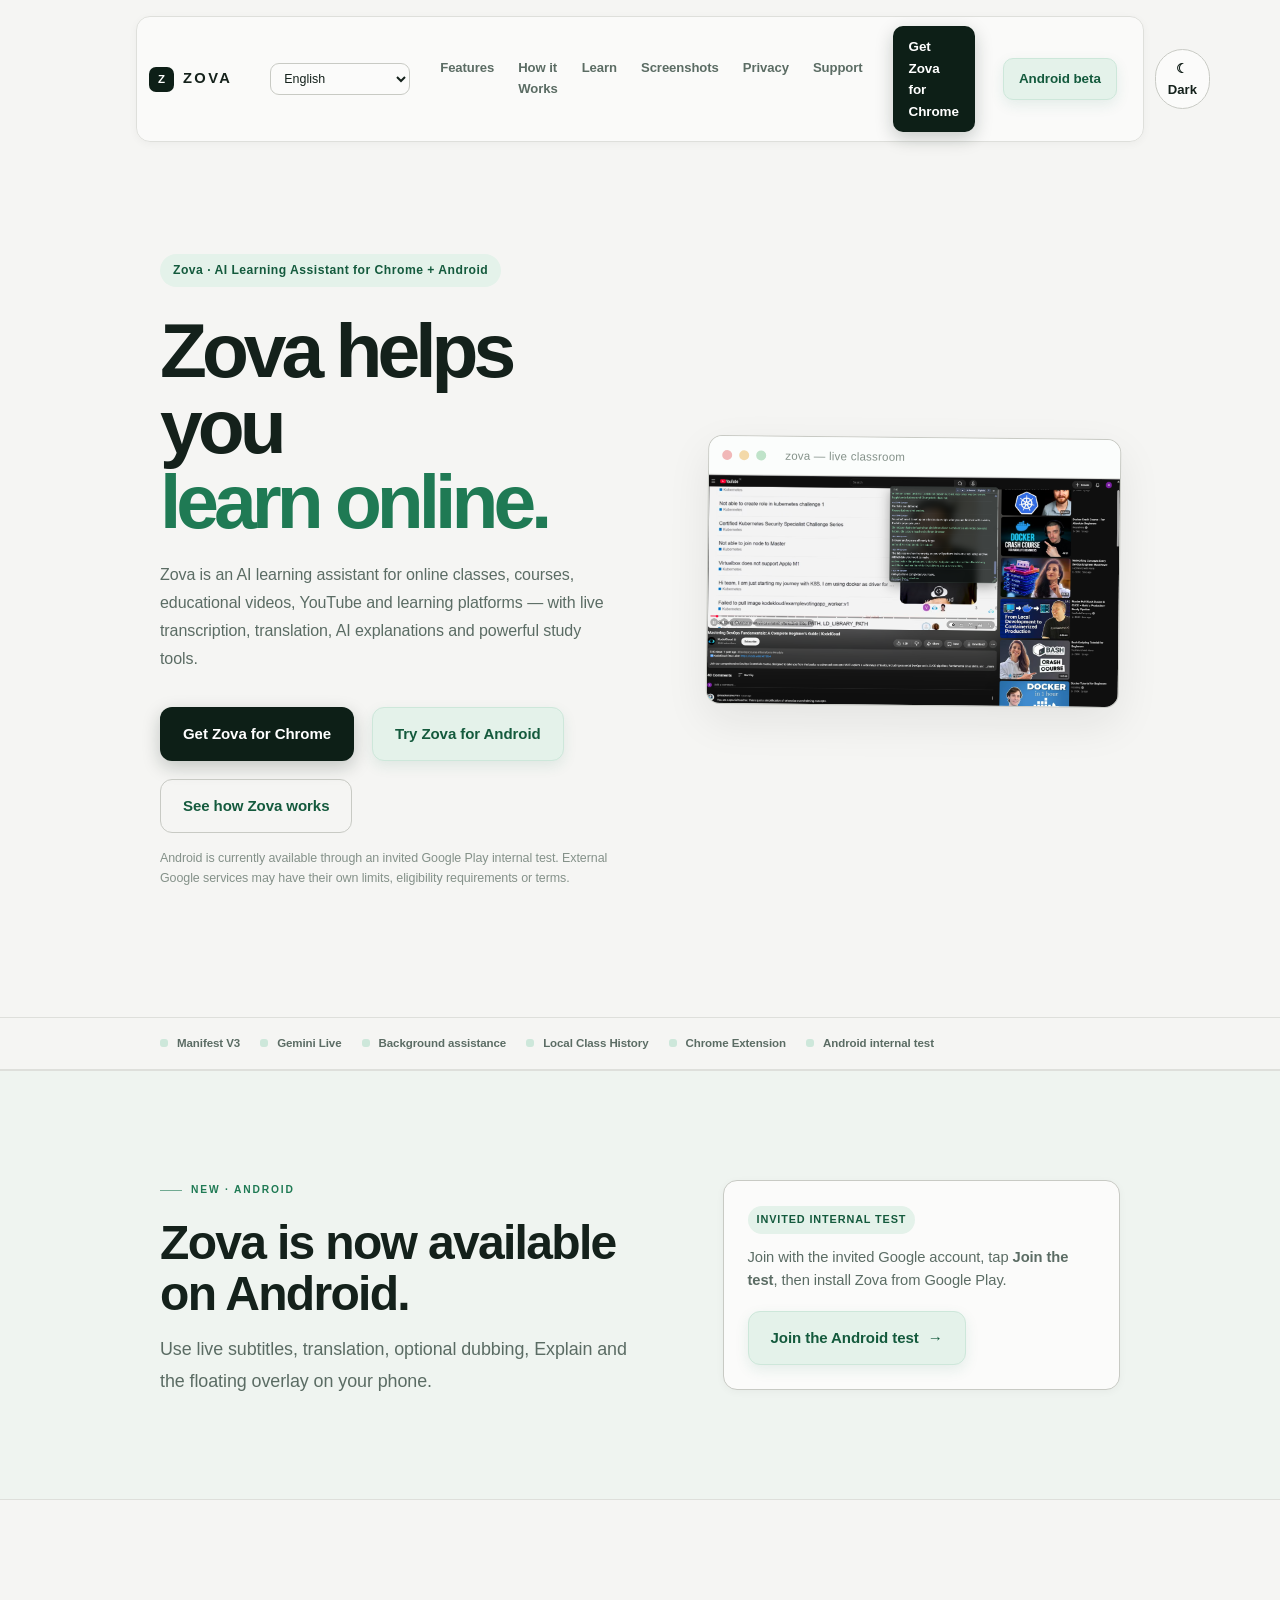
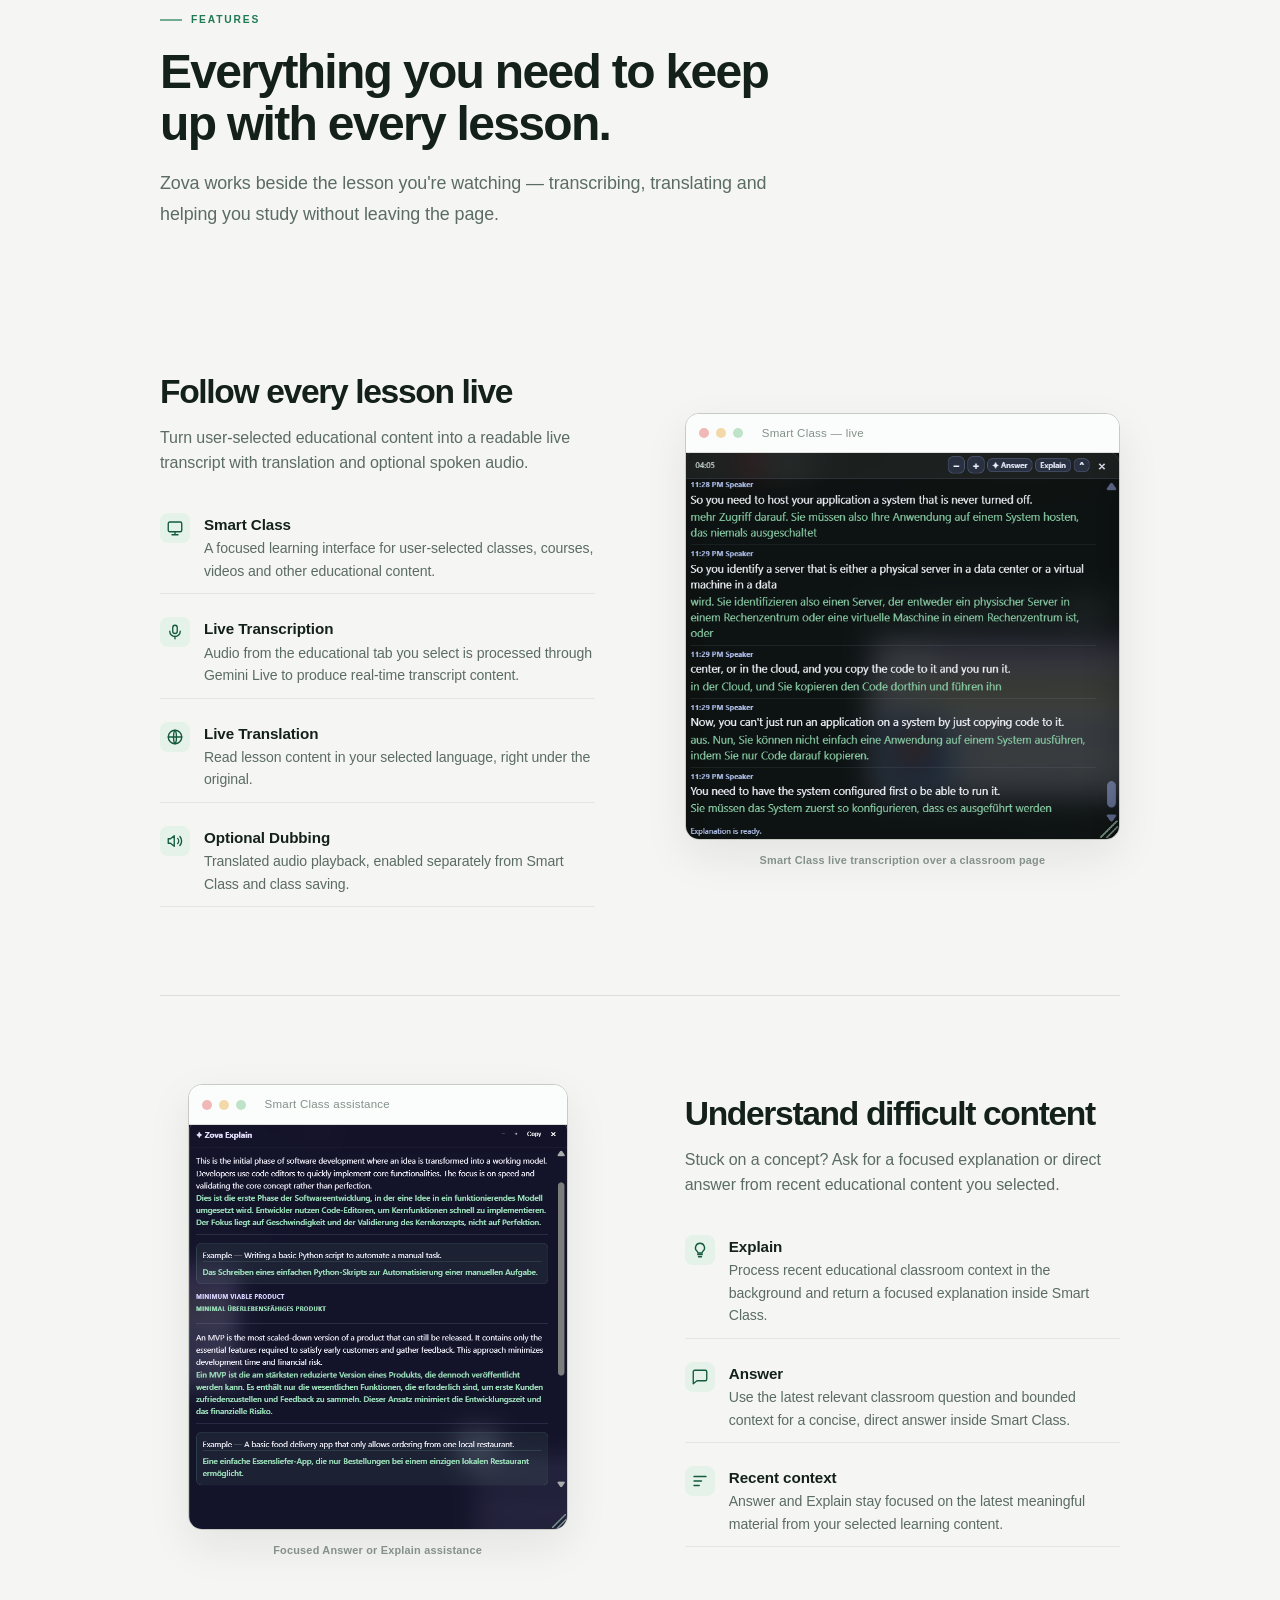
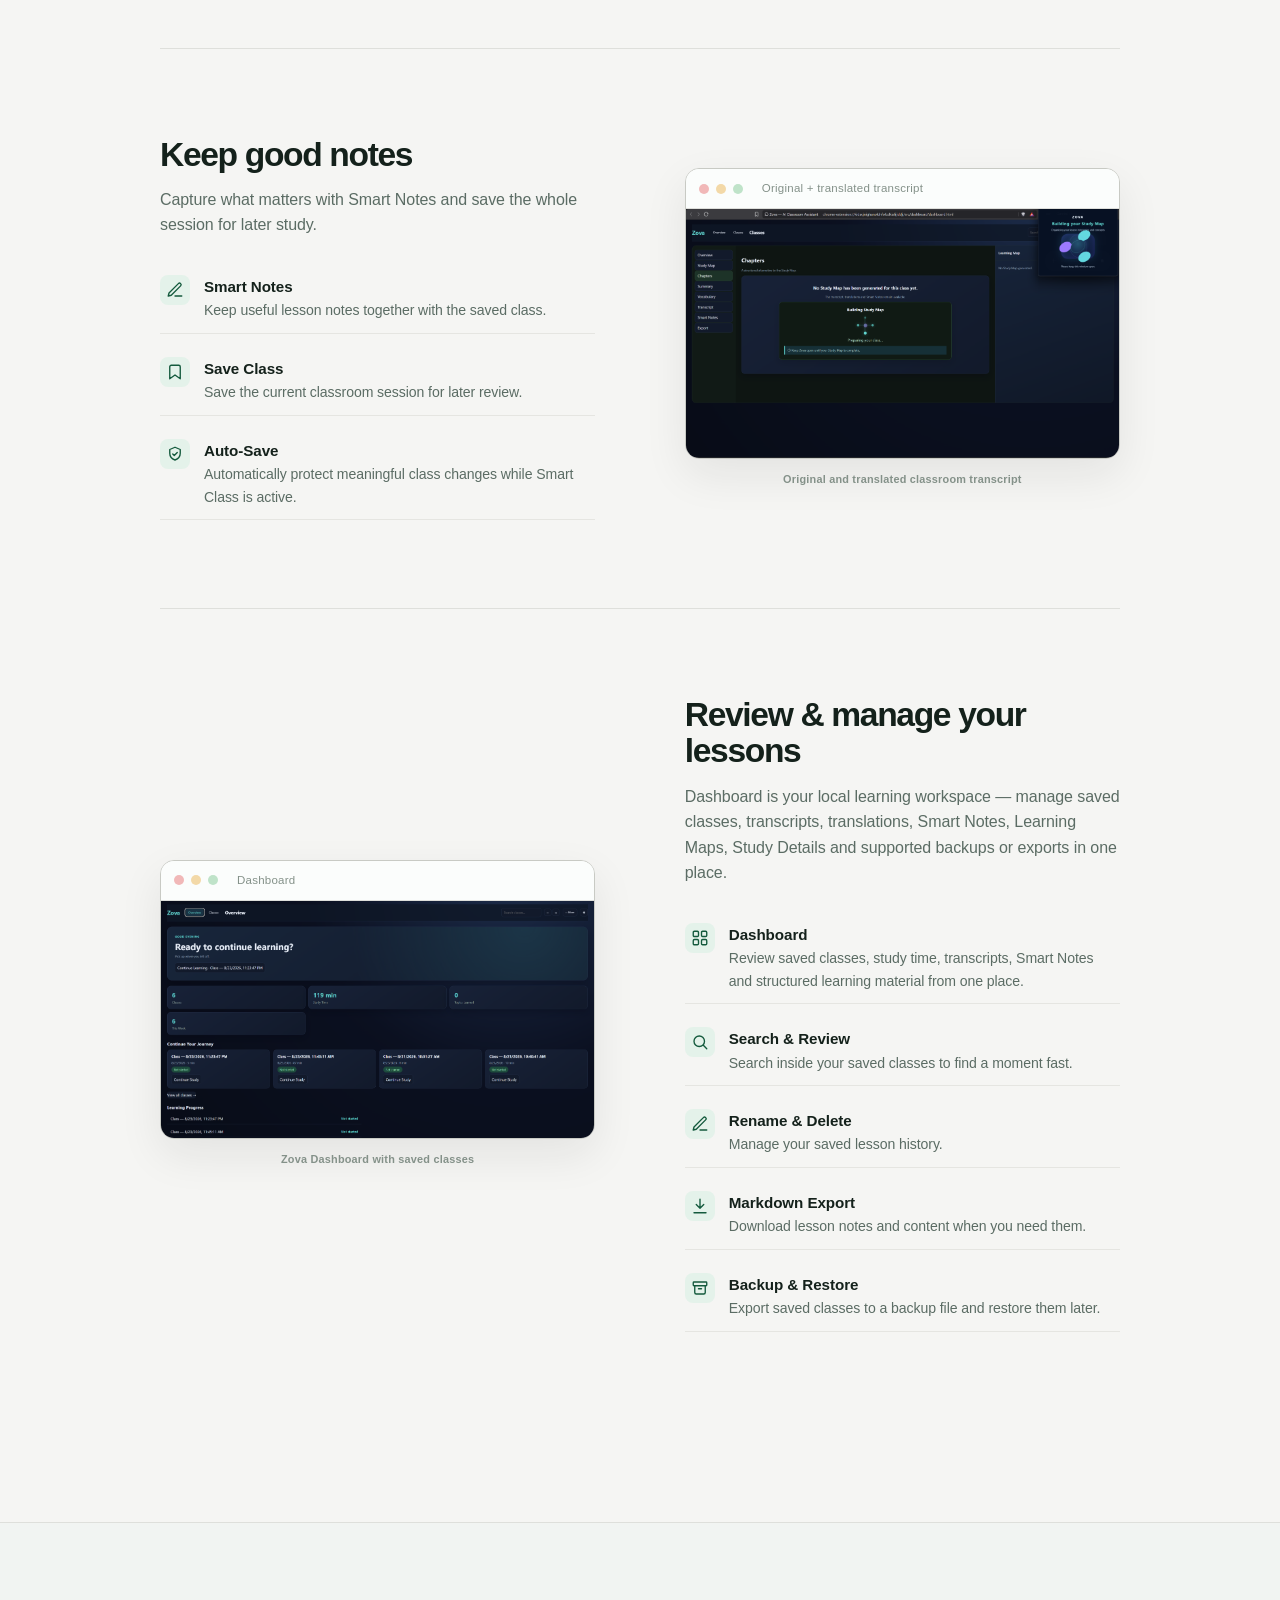
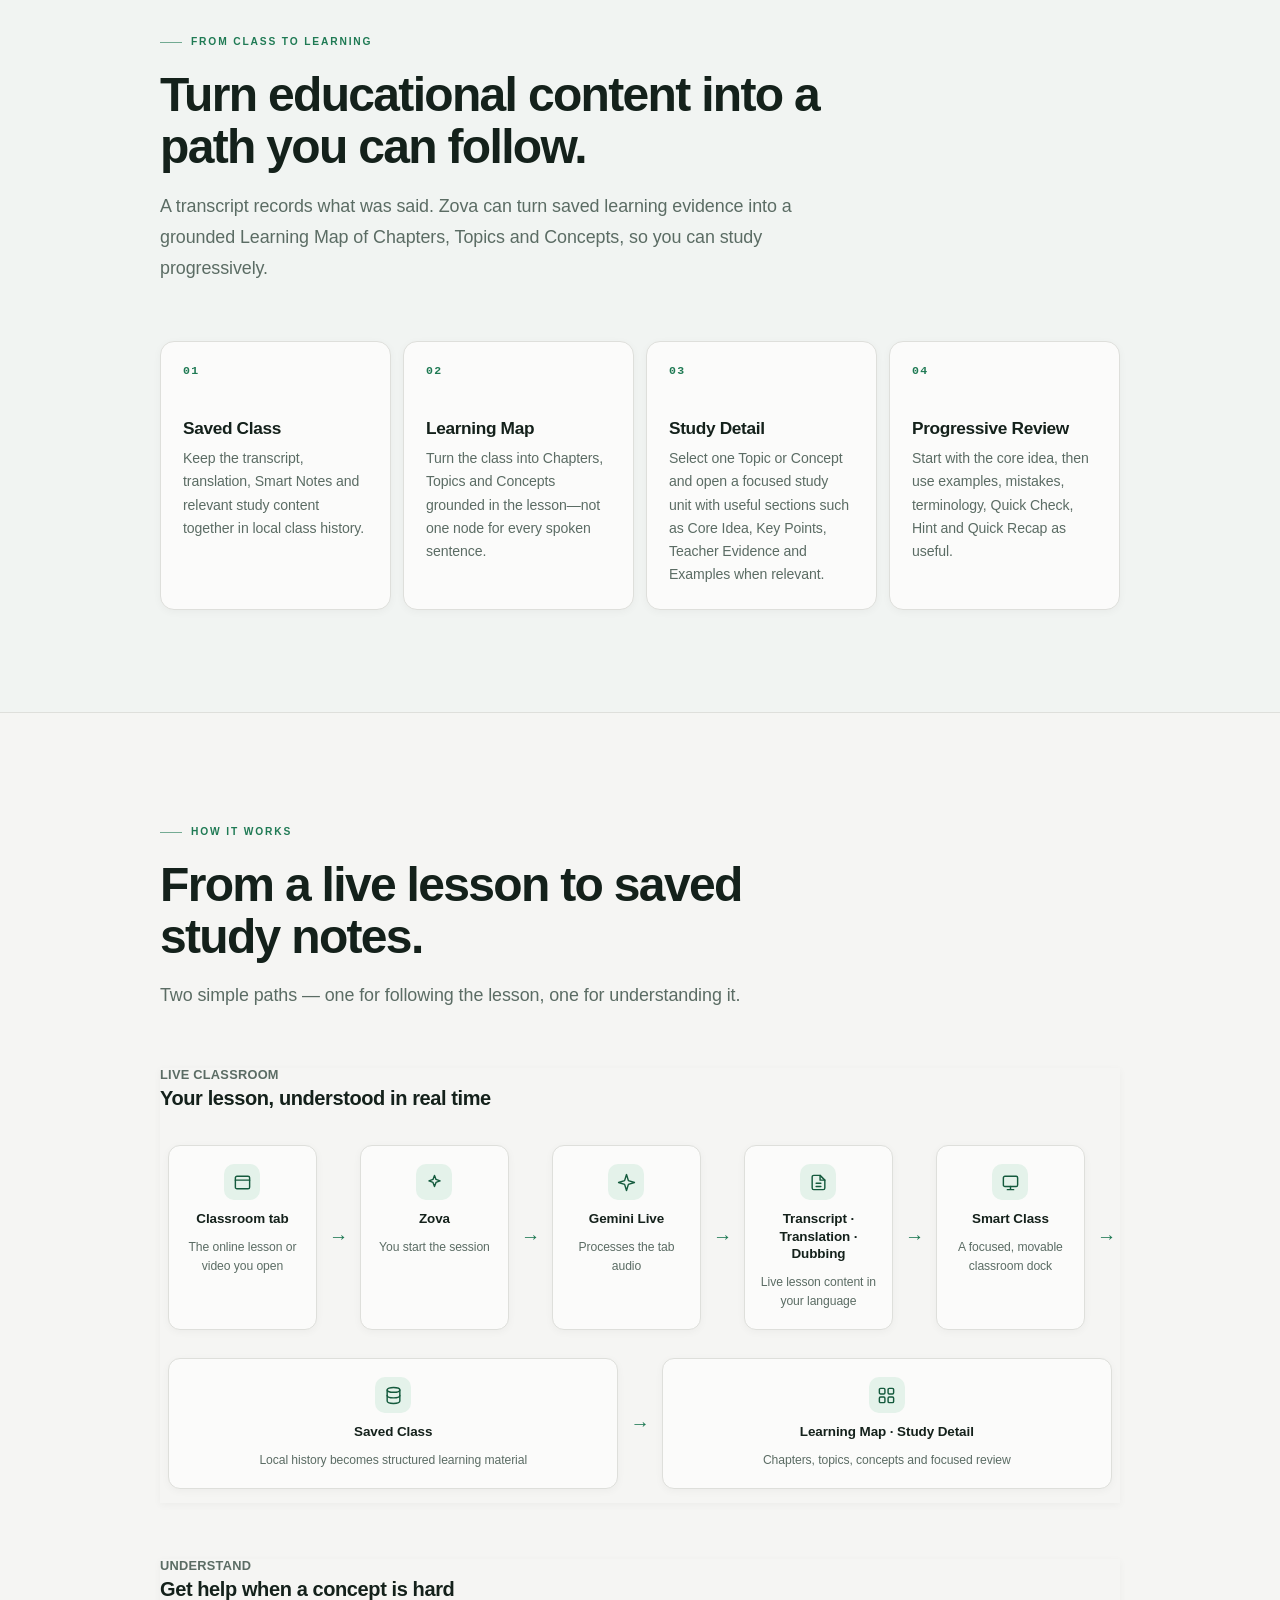
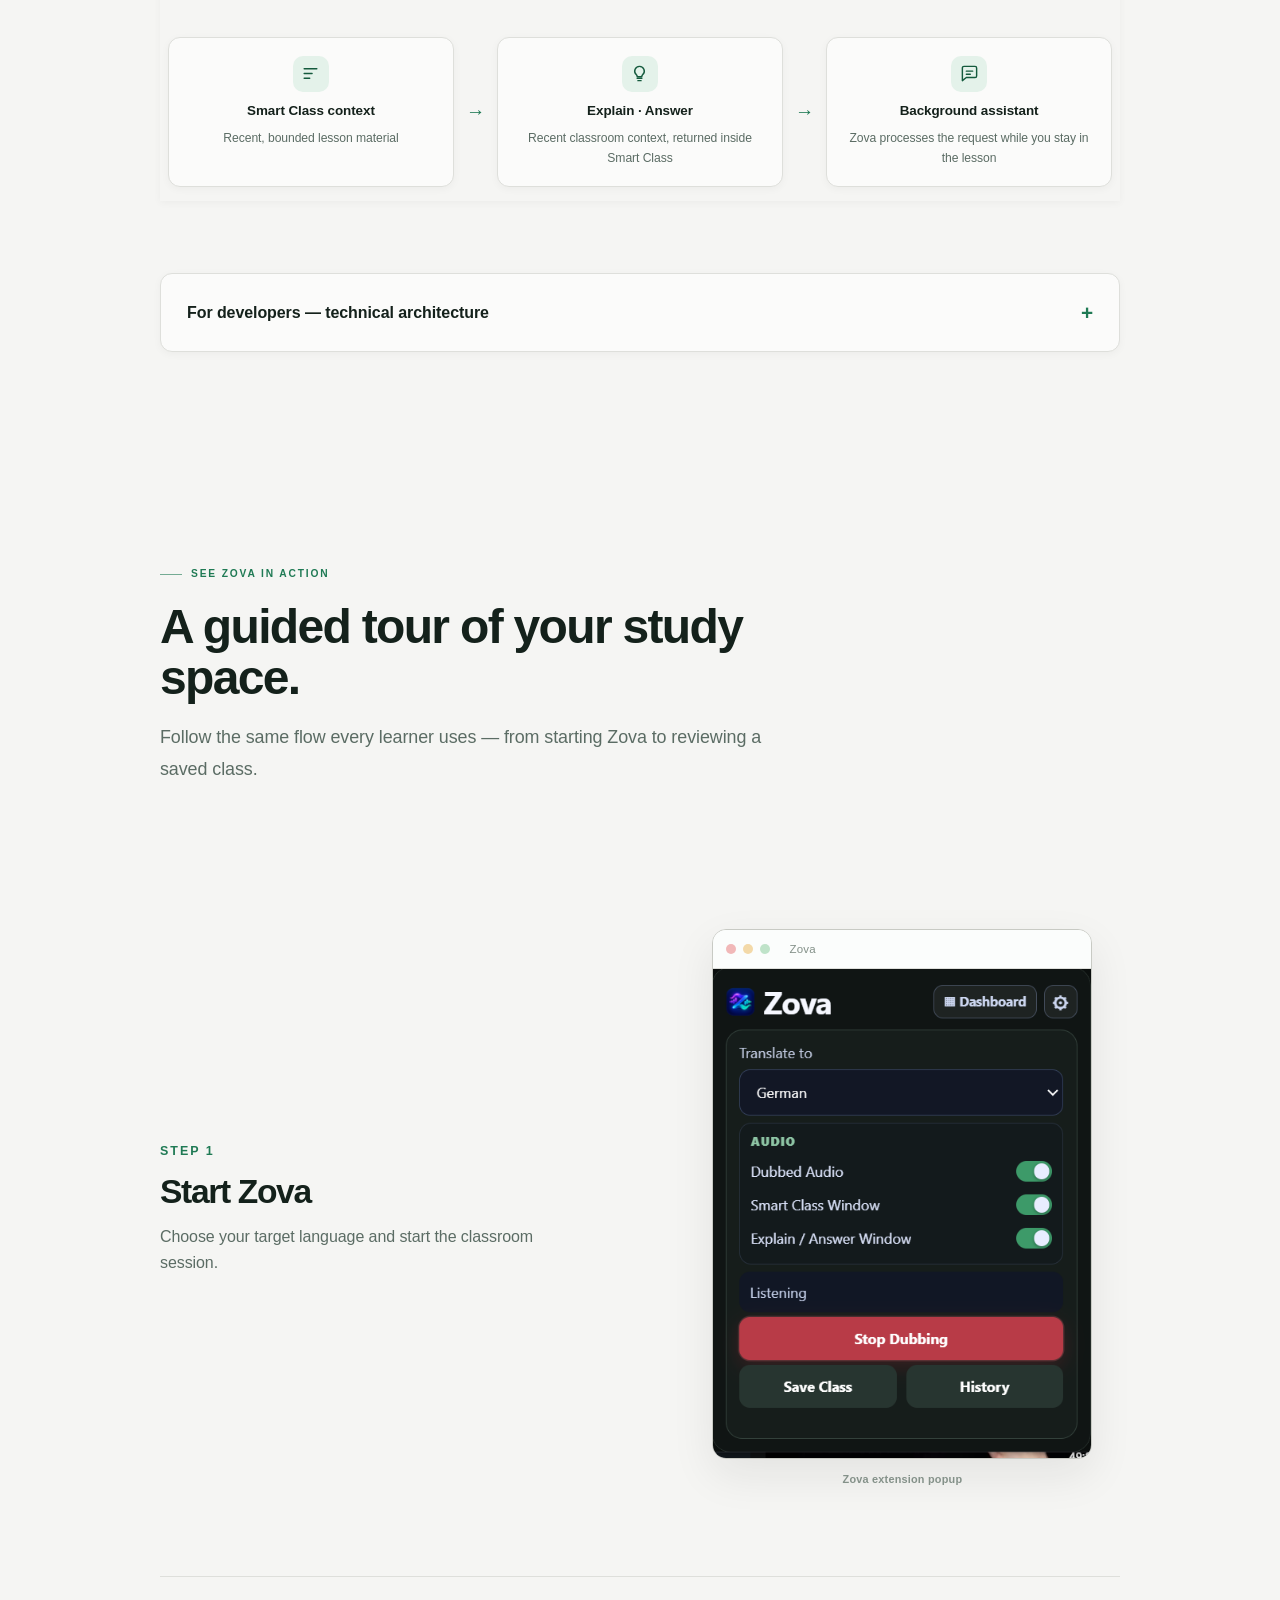
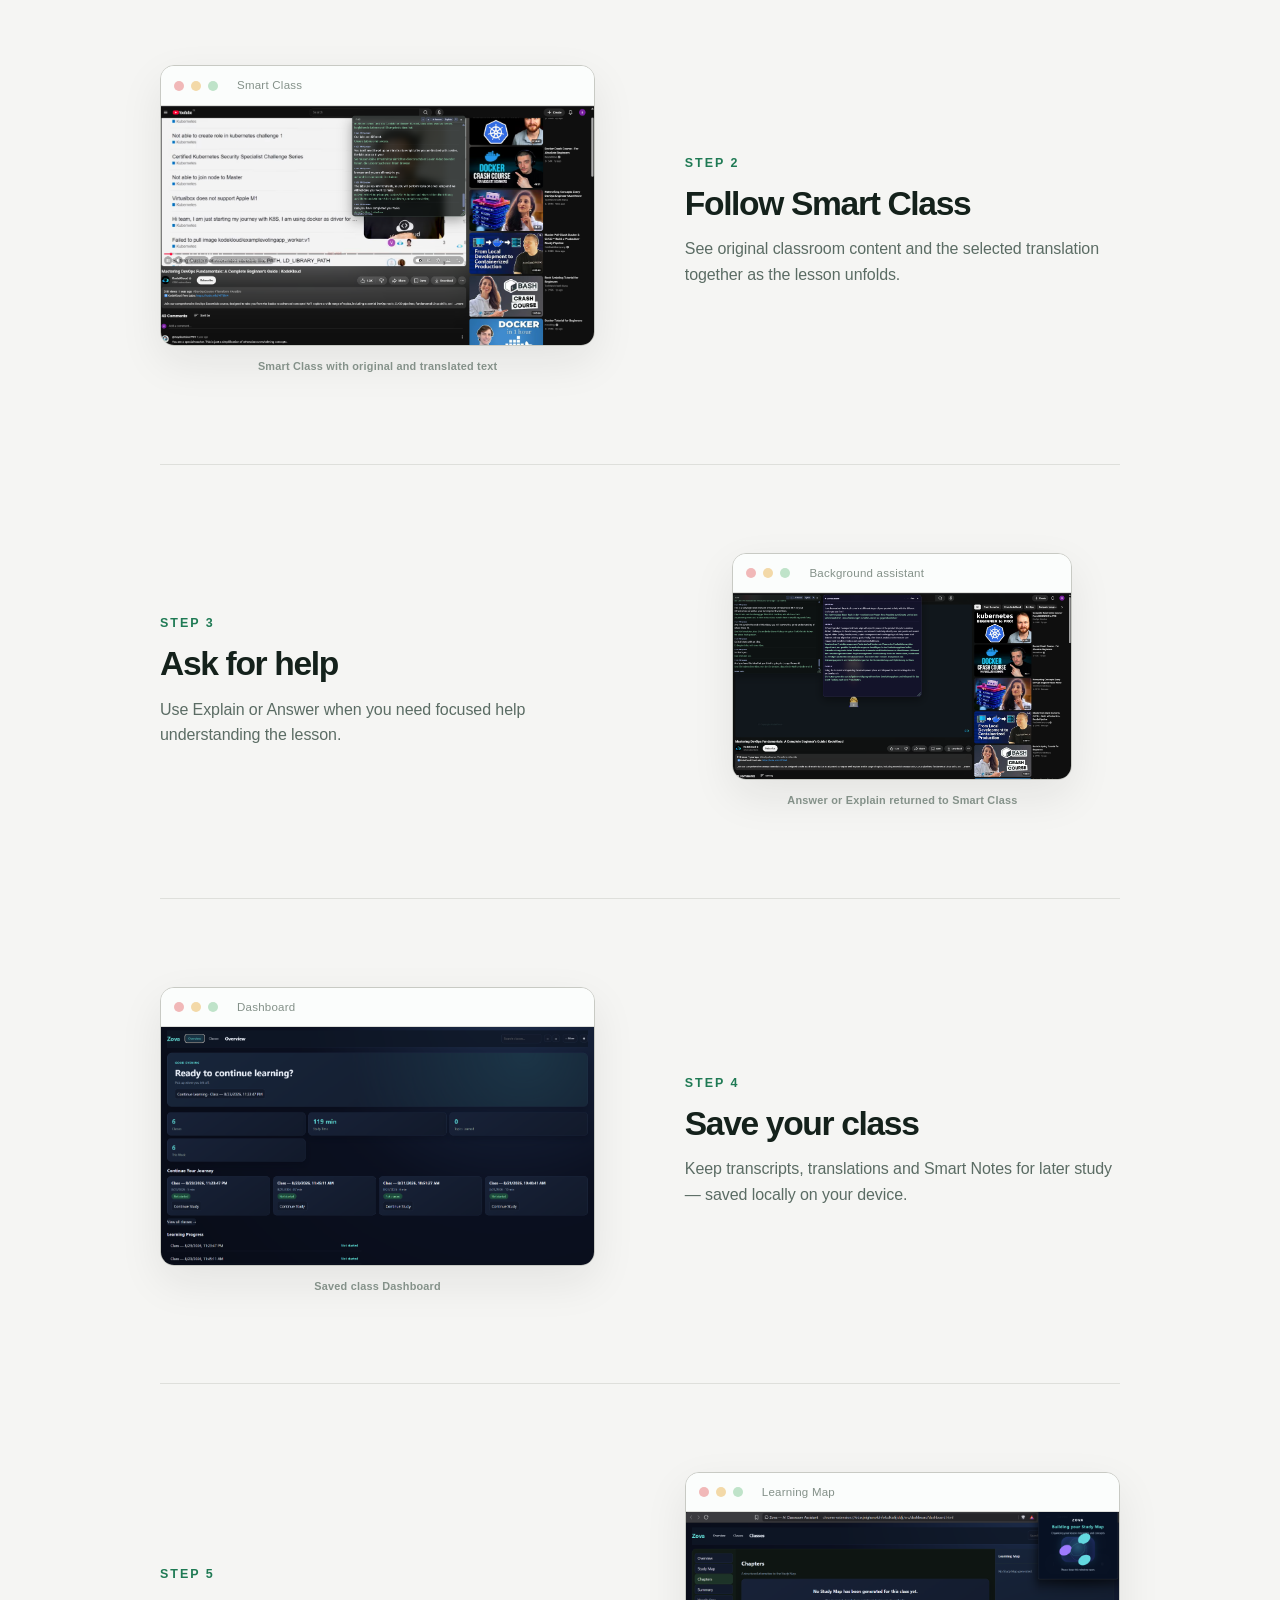
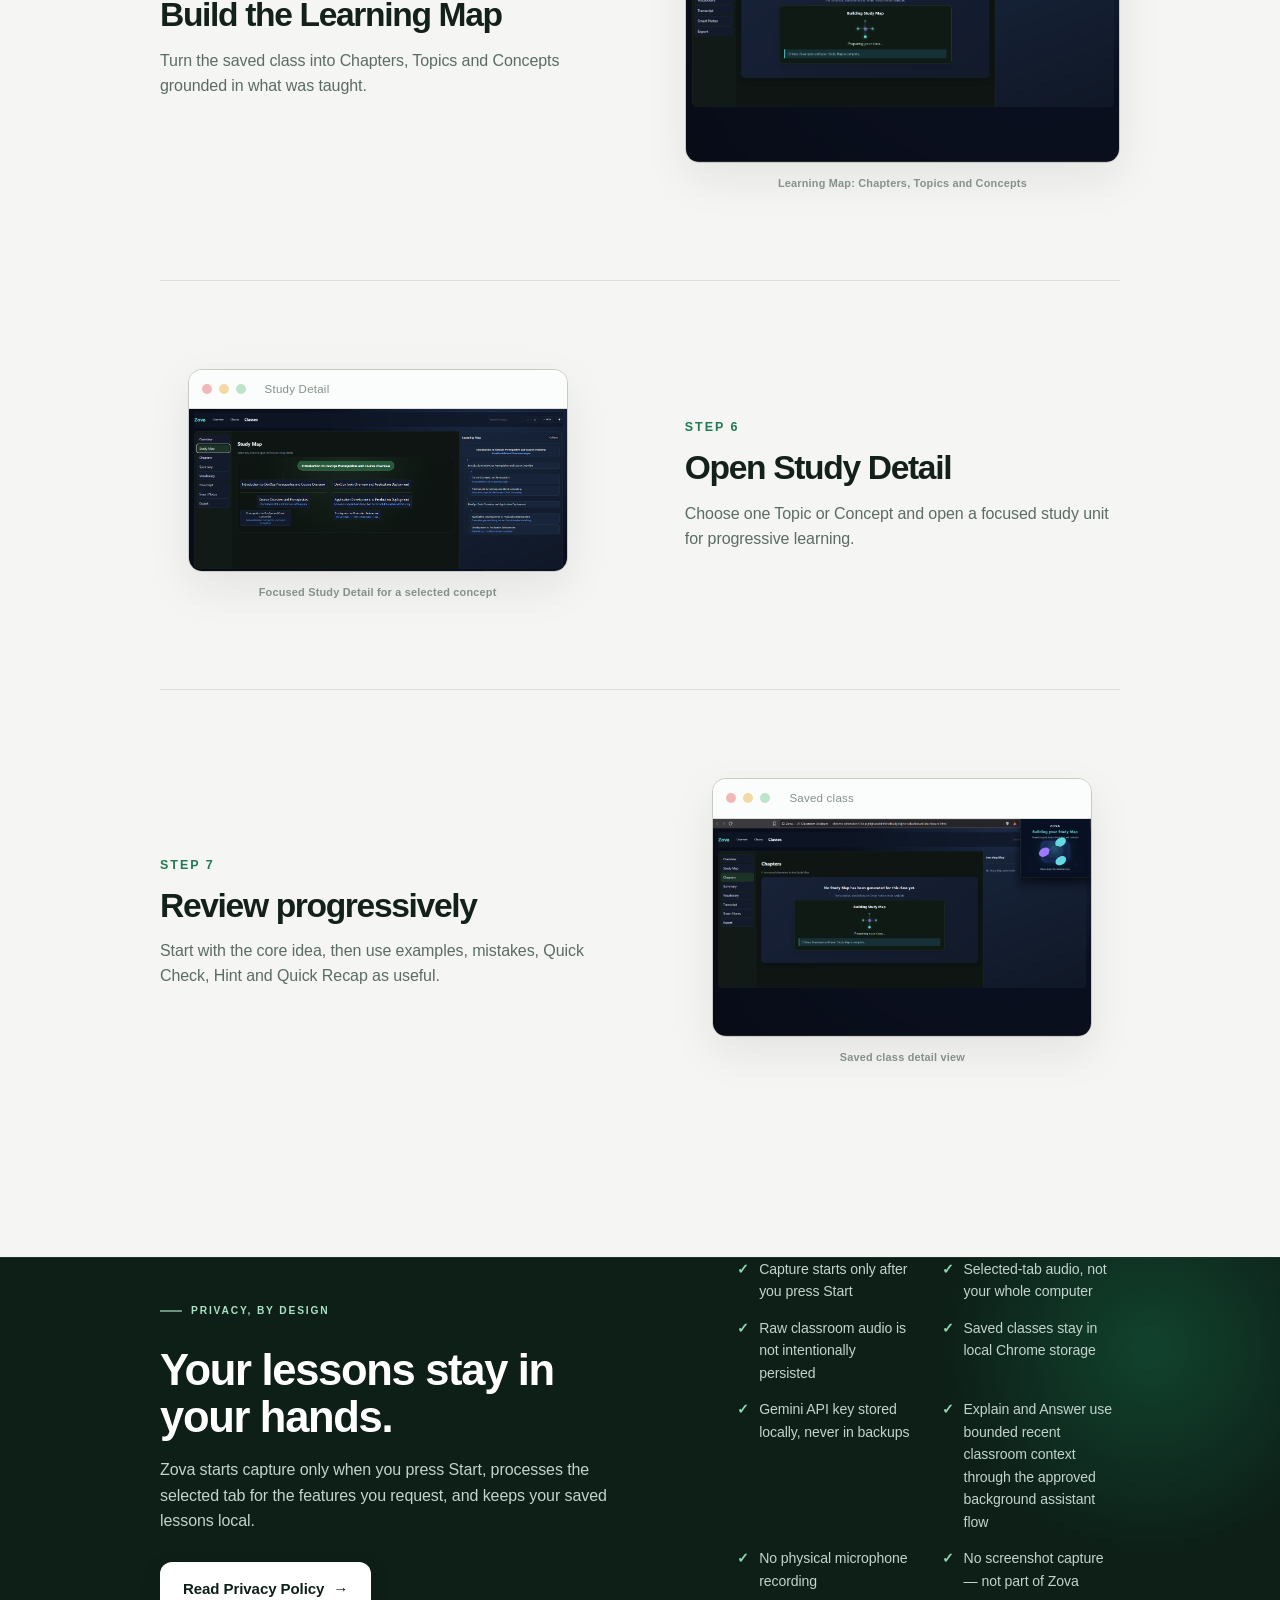
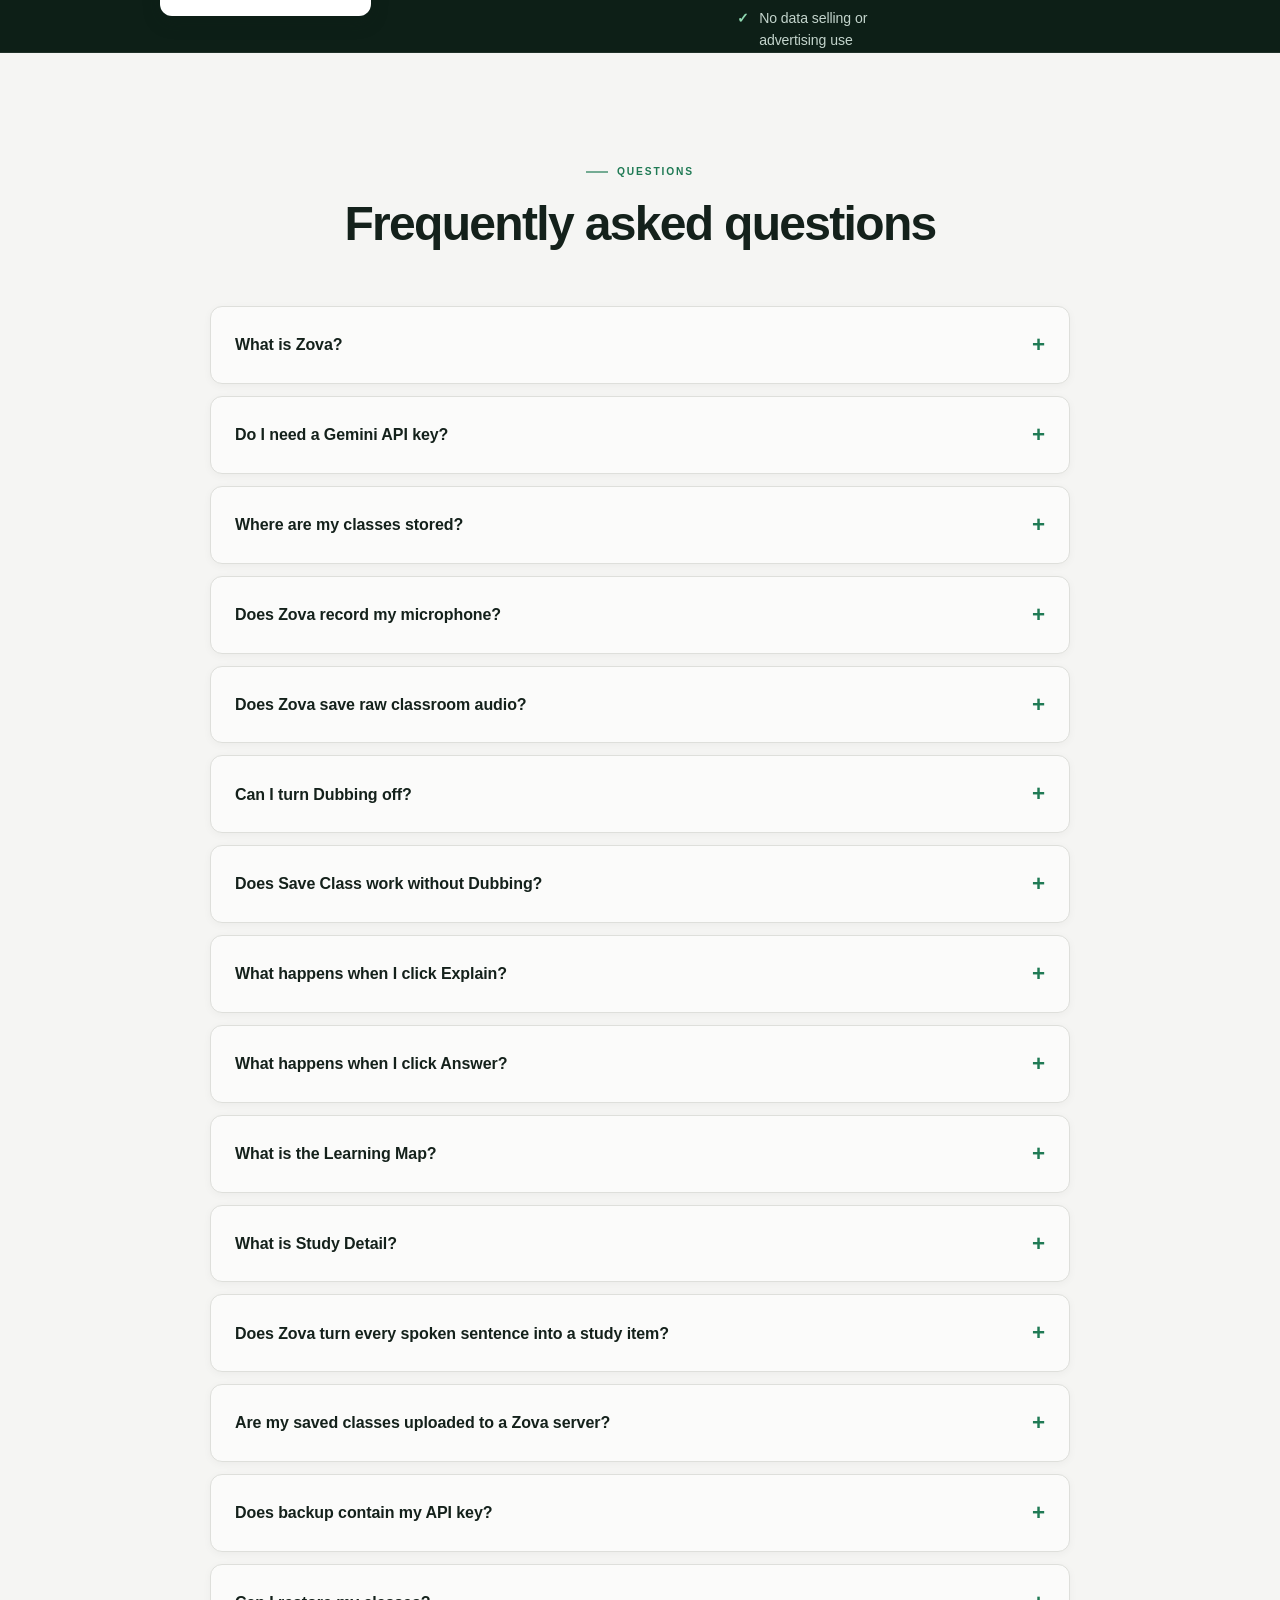
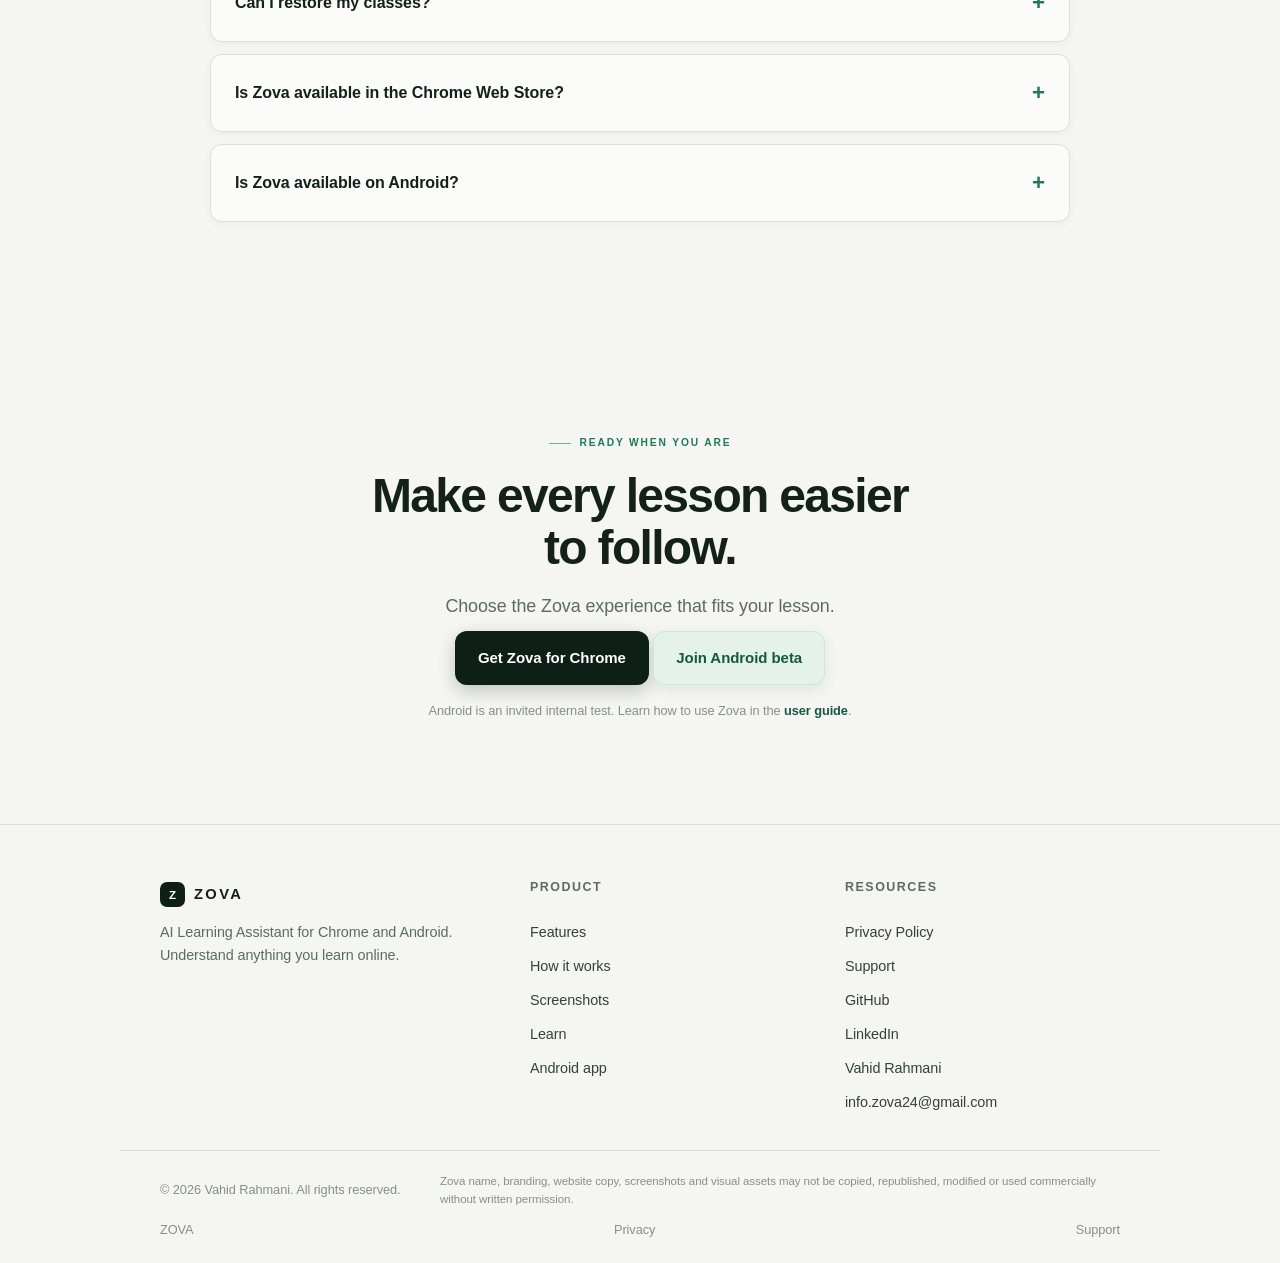
==== commit 80ca3d3b: "Merge latest Zova site updates" ====
--- a/index.html
+++ b/index.html
@@ -4,7 +4,9 @@
 <meta charset="utf-8">
 <meta name="viewport" content="width=device-width,initial-scale=1">
 <title>Zova | AI Learning Assistant for Online Classes</title>
-<meta name="description" content="Zova is a free Chrome AI learning assistant for online classes, courses and educational videos, with live transcription, translation, explanations and smart study tools.">
+<meta name="description" content="Zova is a free AI learning assistant for Chrome and Android, with live transcription, translation, explanations and smart study tools for online classes.">
+<meta name="application-name" content="Zova">
+<meta name="apple-mobile-web-app-title" content="Zova">
 <meta name="robots" content="index,follow">
 <meta name="google-site-verification" content="0WtM2sA8dqqjSXWKdAJG8xvd9Ihaw7ELJ5a8FFMBNbg">
 <link rel="canonical" href="https://zovasite.vercel.app/">
@@ -14,27 +16,44 @@
 <meta property="og:description" content="AI learning assistant for online classes, courses, educational videos and learning platforms with transcription, translation, AI explanations and smart study tools.">
 <meta property="og:url" content="https://zovasite.vercel.app/">
 <meta property="og:image" content="https://zovasite.vercel.app/img/2.png">
+<meta property="og:image:alt" content="Zova AI Learning Assistant Smart Class with live transcription and translation">
 <meta name="twitter:card" content="summary_large_image">
 <meta name="twitter:title" content="Zova — AI Learning Assistant">
 <meta name="twitter:description" content="AI learning assistant for online classes, courses, educational videos and learning platforms with transcription, translation, AI explanations and smart study tools.">
 <meta name="twitter:image" content="https://zovasite.vercel.app/img/2.png">
+<meta name="twitter:image:alt" content="Zova AI Learning Assistant Smart Class with live transcription and translation">
 <link rel="icon" type="image/svg+xml" href="favicon.svg">
 <script type="application/ld+json">
 {
   "@context": "https://schema.org",
   "@type": "SoftwareApplication",
   "name": "Zova",
+  "alternateName": "Zova AI Learning Assistant",
   "url": "https://zovasite.vercel.app/",
-  "description": "A free Chrome AI learning assistant for online classes with live transcription, translation, explanations, summaries and smart study tools.",
+  "description": "An AI learning assistant for Chrome and Android with live transcription, translation, explanations, summaries and smart study tools for online classes.",
   "applicationCategory": "EducationalApplication",
-  "operatingSystem": "Chrome",
+  "operatingSystem": "Chrome, Android",
+  "image": [
+    {
+      "@type": "ImageObject",
+      "url": "https://zovasite.vercel.app/img/2.png",
+      "caption": "Zova Smart Class with live transcription and translation"
+    },
+    {
+      "@type": "ImageObject",
+      "url": "https://zovasite.vercel.app/img/8.png",
+      "caption": "Zova Dashboard for saved classes and study materials"
+    }
+  ],
+  "brand": { "@type": "Brand", "name": "Zova" },
   "author": {
     "@type": "Person",
     "name": "Vahid Rahmani",
     "url": "https://vahid-portfolio-three.vercel.app/",
     "sameAs": [
       "https://www.linkedin.com/in/vahid-rahmani-699944417/",
-      "https://github.com/Vahid-Rahmani"
+      "https://github.com/Vahid-Rahmani",
+      "https://chromewebstore.google.com/detail/zova/menedjcoiemocjmcjajjbcondloeinkh"
     ]
   },
   "offers": { "@type": "Offer", "price": "0", "priceCurrency": "USD" },
@@ -93,6 +112,7 @@
     <a href="support.html">Support</a>
   </nav>
   <a class="btn store small" href="https://chromewebstore.google.com/detail/zova/menedjcoiemocjmcjajjbcondloeinkh" target="_blank" rel="noopener"><svg width="15" height="15" aria-hidden="true"><use href="#i-chrome"/></svg>Add to Chrome</a>
+  <a class="btn android small" href="https://play.google.com/apps/internaltest/4701602087757087410" target="_blank" rel="noopener">Android beta</a>
   <button class="theme-toggle" type="button" aria-label="Toggle dark mode">☾ Dark</button><button class="menu-btn" aria-label="Open navigation" aria-expanded="false">☰</button>
 </header>
 
@@ -100,14 +120,15 @@
   <!-- Hero -->
   <section class="hero wrap">
     <div class="hero-copy">
-      <span class="kicker"><span class="dot"></span>AI Learning Assistant for Chrome</span>
-      <h1>Understand anything<br><em>you learn online.</em></h1>
-      <p class="lead">Zova is your AI learning assistant for online classes, courses, educational videos, YouTube and learning platforms — with live transcription, translation, AI explanations and powerful study tools.</p>
+      <span class="kicker"><span class="dot"></span>Zova · AI Learning Assistant for Chrome + Android</span>
+      <h1>Zova helps you<br><em>learn online.</em></h1>
+      <p class="lead">Zova is an AI learning assistant for online classes, courses, educational videos, YouTube and learning platforms — with live transcription, translation, AI explanations and powerful study tools.</p>
       <div class="actions">
         <a class="btn store" href="https://chromewebstore.google.com/detail/zova/menedjcoiemocjmcjajjbcondloeinkh" target="_blank" rel="noopener"><svg width="17" height="17" aria-hidden="true"><use href="#i-chrome"/></svg>Get Zova for Chrome</a>
+        <a class="btn android" href="https://play.google.com/apps/internaltest/4701602087757087410" target="_blank" rel="noopener">Try Zova for Android</a>
         <a class="btn ghost" href="#how">See how Zova works</a>
       </div>
-      <p class="note">Zova does not currently charge for its own extension features. External Google services may have their own limits, eligibility requirements or terms.</p>
+      <p class="note">Android is currently available through an invited Google Play internal test. External Google services may have their own limits, eligibility requirements or terms.</p>
     </div>
     <div class="hero-media">
       <div class="frame">
@@ -125,8 +146,25 @@
       <span><span class="chip"></span>Background assistance</span>
       <span><span class="chip"></span>Local Class History</span>
       <span><span class="chip"></span>Chrome Extension</span>
+      <span><span class="chip"></span>Android internal test</span>
     </div>
   </div>
+
+  <!-- Android release -->
+  <section id="android" class="android-release section">
+    <div class="wrap android-release-inner">
+      <div>
+        <p class="eyebrow">New · Android</p>
+        <h2 class="h2">Zova is now available on Android.</h2>
+        <p class="lead">Use live subtitles, translation, optional dubbing, Explain and the floating overlay on your phone.</p>
+      </div>
+      <div class="android-release-card">
+        <span class="android-release-label">Invited internal test</span>
+        <p>Join with the invited Google account, tap <b>Join the test</b>, then install Zova from Google Play.</p>
+        <a class="btn android" href="https://play.google.com/apps/internaltest/4701602087757087410" target="_blank" rel="noopener">Join the Android test <span class="arr">→</span></a>
+      </div>
+    </div>
+  </section>
 
   <!-- Features -->
   <section id="features" class="features section">
@@ -437,7 +475,7 @@
         <h2 class="h2" data-i18n="faq.title">Frequently asked questions</h2>
       </div>
       <div class="faq">
-        <details class="reveal"><summary data-i18n="faq.whatIs.title">What is Zova?</summary><div class="a" data-i18n="faq.whatIs.answer">Zova is an AI-powered Chrome extension that helps you follow online lessons with live transcription, translation, optional translated audio, focused classroom assistance and locally saved study notes.</div></details>
+        <details class="reveal"><summary data-i18n="faq.whatIs.title">What is Zova?</summary><div class="a">Zova is an AI learning assistant for Chrome and Android. It helps you follow online lessons with live transcription, translation, optional translated audio, focused classroom assistance and locally saved study notes.</div></details>
         <details class="reveal"><summary data-i18n="faq.api.title">Do I need a Gemini API key?</summary><div class="a" data-i18n="faq.api.answer">Yes. Zova uses a user-provided Gemini API key for Gemini-powered live processing. You create the key in Google AI Studio and paste it into Zova Settings.</div></details>
         <details class="reveal"><summary data-i18n="faq.storage.title">Where are my classes stored?</summary><div class="a" data-i18n="faq.storage.answer">Saved classes are stored locally in Chrome extension storage on your device — not on a Zova server.</div></details>
         <details class="reveal"><summary data-i18n="faq.mic.title">Does Zova record my microphone?</summary><div class="a" data-i18n="faq.mic.answer">No. Normal Smart Class uses selected-tab audio via tab capture, not your physical microphone. Microphone permission may appear only for compatibility or verification purposes.</div></details>
@@ -452,7 +490,8 @@
         <details class="reveal"><summary>Are my saved classes uploaded to a Zova server?</summary><div class="a">No. Saved classes remain in local Chrome extension storage.</div></details>
         <details class="reveal"><summary>Does backup contain my API key?</summary><div class="a">No. Your Gemini API key is never included in exported class backups.</div></details>
         <details class="reveal"><summary>Can I restore my classes?</summary><div class="a">Yes. Use Import Backup to restore compatible saved classes from a previously exported backup file.</div></details>
-        <details class="reveal"><summary>Is Zova available in the Chrome Web Store?</summary><div class="a">Yes. You can install Zova directly from the Chrome Web Store.</div></details>
+        <details class="reveal"><summary>Is Zova available in the Chrome Web Store?</summary><div class="a">Yes. You can install the Chrome extension directly from the Chrome Web Store.</div></details>
+        <details class="reveal"><summary>Is Zova available on Android?</summary><div class="a">Yes. The Android app is currently available to invited internal testers through Google Play. Use the Android test link above with the invited Google account.</div></details>
       </div>
     </div>
   </section>
@@ -462,26 +501,12 @@
     <div class="wrap inner">
         <p class="eyebrow" data-i18n="cta.eyebrow" style="justify-content:center">Ready when you are</p>
         <h2 class="h2" data-i18n="cta.title">Make every lesson easier to follow.</h2>
-        <p class="lead" data-i18n="cta.lead" style="margin-inline:auto">Install Zova directly from the Chrome Web Store.</p>
-      <a class="btn store" href="https://chromewebstore.google.com/detail/zova/menedjcoiemocjmcjajjbcondloeinkh" target="_blank" rel="noopener"><svg width="17" height="17" aria-hidden="true"><use href="#i-chrome"/></svg>Add to Chrome</a>
-      <p class="small">Learn how to use Zova in the <a class="link" href="guide.html">user guide</a>.</p>
-    </div>
-  </section>
-  <section class="section companion-app" aria-labelledby="az802-app-title">
-    <div class="wrap">
-      <div class="companion-card">
-        <div>
-          <p class="eyebrow">From the same creator · Android closed test</p>
-          <h2 class="h2" id="az802-app-title">AZ-802 Windows Server Practice</h2>
-          <p class="lead">Practice questions with explanations, saved progress and spaced review. Your learning progress stays on your phone — no account required.</p>
-          <p class="small">The Android app is in closed testing, not public release. Access requires an invited Google account and an approved, published test release.</p>
-        </div>
-        <div class="companion-actions">
-          <a class="btn" href="https://play.google.com/apps/testing/com.wincraft.az802" target="_blank" rel="noopener noreferrer">Google Play testing</a>
-          <a class="link" href="https://az-802-eosin.vercel.app/" target="_blank" rel="noopener noreferrer">Use the learning website</a>
-          <a class="link" href="https://az802-app-privacy.vahid-rahmani.chatgpt.site/" target="_blank" rel="noopener noreferrer">App privacy policy</a>
-        </div>
-      </div>
+        <p class="lead" style="margin-inline:auto">Choose the Zova experience that fits your lesson.</p>
+      <div class="actions">
+        <a class="btn store" href="https://chromewebstore.google.com/detail/zova/menedjcoiemocjmcjajjbcondloeinkh" target="_blank" rel="noopener"><svg width="17" height="17" aria-hidden="true"><use href="#i-chrome"/></svg>Add to Chrome</a>
+        <a class="btn android" href="https://play.google.com/apps/internaltest/4701602087757087410" target="_blank" rel="noopener">Join Android beta</a>
+      </div>
+      <p class="small">Android is an invited internal test. Learn how to use Zova in the <a class="link" href="guide.html">user guide</a>.</p>
     </div>
   </section>
 </main>
@@ -490,7 +515,7 @@
   <div class="top">
     <div class="brand">
       <a class="logo" href="index.html"><span class="mark">Z</span>ZOVA</a>
-      <p data-i18n="footer.description">AI Learning Assistant for Chrome. Understand anything you learn online.</p>
+      <p>AI Learning Assistant for Chrome and Android. Understand anything you learn online.</p>
     </div>
     <div class="col">
       <h4 data-i18n="footer.product">Product</h4>
@@ -498,6 +523,7 @@
       <a href="#how" data-i18n="footer.how">How it works</a>
       <a href="#screens" data-i18n="footer.screenshots">Screenshots</a>
       <a href="guide.html" data-i18n="footer.learn">Learn</a>
+      <a href="#android">Android app</a>
     </div>
     <div class="col">
       <h4 data-i18n="footer.resources">Resources</h4>
--- a/styles.css
+++ b/styles.css
@@ -104,6 +104,22 @@
   background:rgba(255,255,255,.14);padding:3px 8px;border-radius:99px;margin-left:2px;
 }
 .btn.store:hover{transform:translateY(-2px)}
+.btn.android{background:var(--mint);color:var(--green-deep);border-color:var(--mint-2);box-shadow:0 5px 14px rgba(31,122,84,.10)}
+.btn.android:hover{transform:translateY(-2px);background:var(--mint-2);border-color:var(--green)}
+.site-header>.btn.android{flex:0 0 auto}
+.android-release{border-block:1px solid var(--line);background:color-mix(in srgb,var(--mint) 38%,transparent)}
+.android-release-inner{display:grid;grid-template-columns:1.1fr .9fr;align-items:center;gap:clamp(28px,6vw,80px)}
+.android-release .h2{margin-bottom:14px}
+.android-release-card{padding:24px;border:1px solid var(--line-strong);border-radius:14px;background:var(--card);box-shadow:var(--shadow-sm)}
+.android-release-label{display:inline-flex;padding:5px 9px;border-radius:999px;background:var(--mint);color:var(--green-deep);font-size:.68rem;font-weight:800;letter-spacing:.08em;text-transform:uppercase;margin-bottom:12px}
+.android-release-card p{color:var(--muted);font-size:.92rem;margin:0 0 18px}
+.android-release-card .btn{margin-top:0}
+.android-guide-card{grid-column:1 / -1;display:flex;align-items:center;justify-content:space-between;gap:24px}
+.android-guide-card .eyebrow{margin-bottom:10px}
+.android-guide-card h2{font-size:1.25rem;margin-bottom:8px}
+.android-guide-card p{color:var(--muted);font-size:.92rem}
+.android-guide-card .btn{flex:0 0 auto}
+
 .btn.small{padding:9px 15px;font-size:.84rem;border-radius:10px}
 .link{color:var(--green-deep);font-weight:700;text-decoration:none;border-bottom:1px solid transparent}
 .link:hover{border-color:var(--green);color:var(--green)}
@@ -401,7 +417,8 @@
   .site-nav a{padding:13px 0;border-bottom:1px solid var(--line);border-bottom-width:1px;font-size:1rem}
   .site-nav a:last-child{border-bottom:0}
   .menu-btn{display:block;margin-left:auto}
-  .site-header>.btn.store{display:none}
+  .site-header>.btn.store,.site-header>.btn.android{display:none}
+  .android-release-inner{grid-template-columns:1fr}
   .hero{grid-template-columns:1fr;gap:44px}
   .hero-media{order:2}
   .feat-row,.story-step,.privacy-inner{grid-template-columns:1fr;gap:34px}
@@ -427,6 +444,9 @@
 @media(max-width:560px){
   .hero h1{font-size:2.6rem}
   .actions{flex-direction:column;align-items:stretch}
+  .android-release-card .btn{width:100%}
+  .android-guide-card{display:block}
+  .android-guide-card .btn{margin-top:16px;width:100%}
   .actions .btn{justify-content:center}
   .feat-grid{grid-template-columns:1fr}
   .flow-step{flex:1 1 100%}
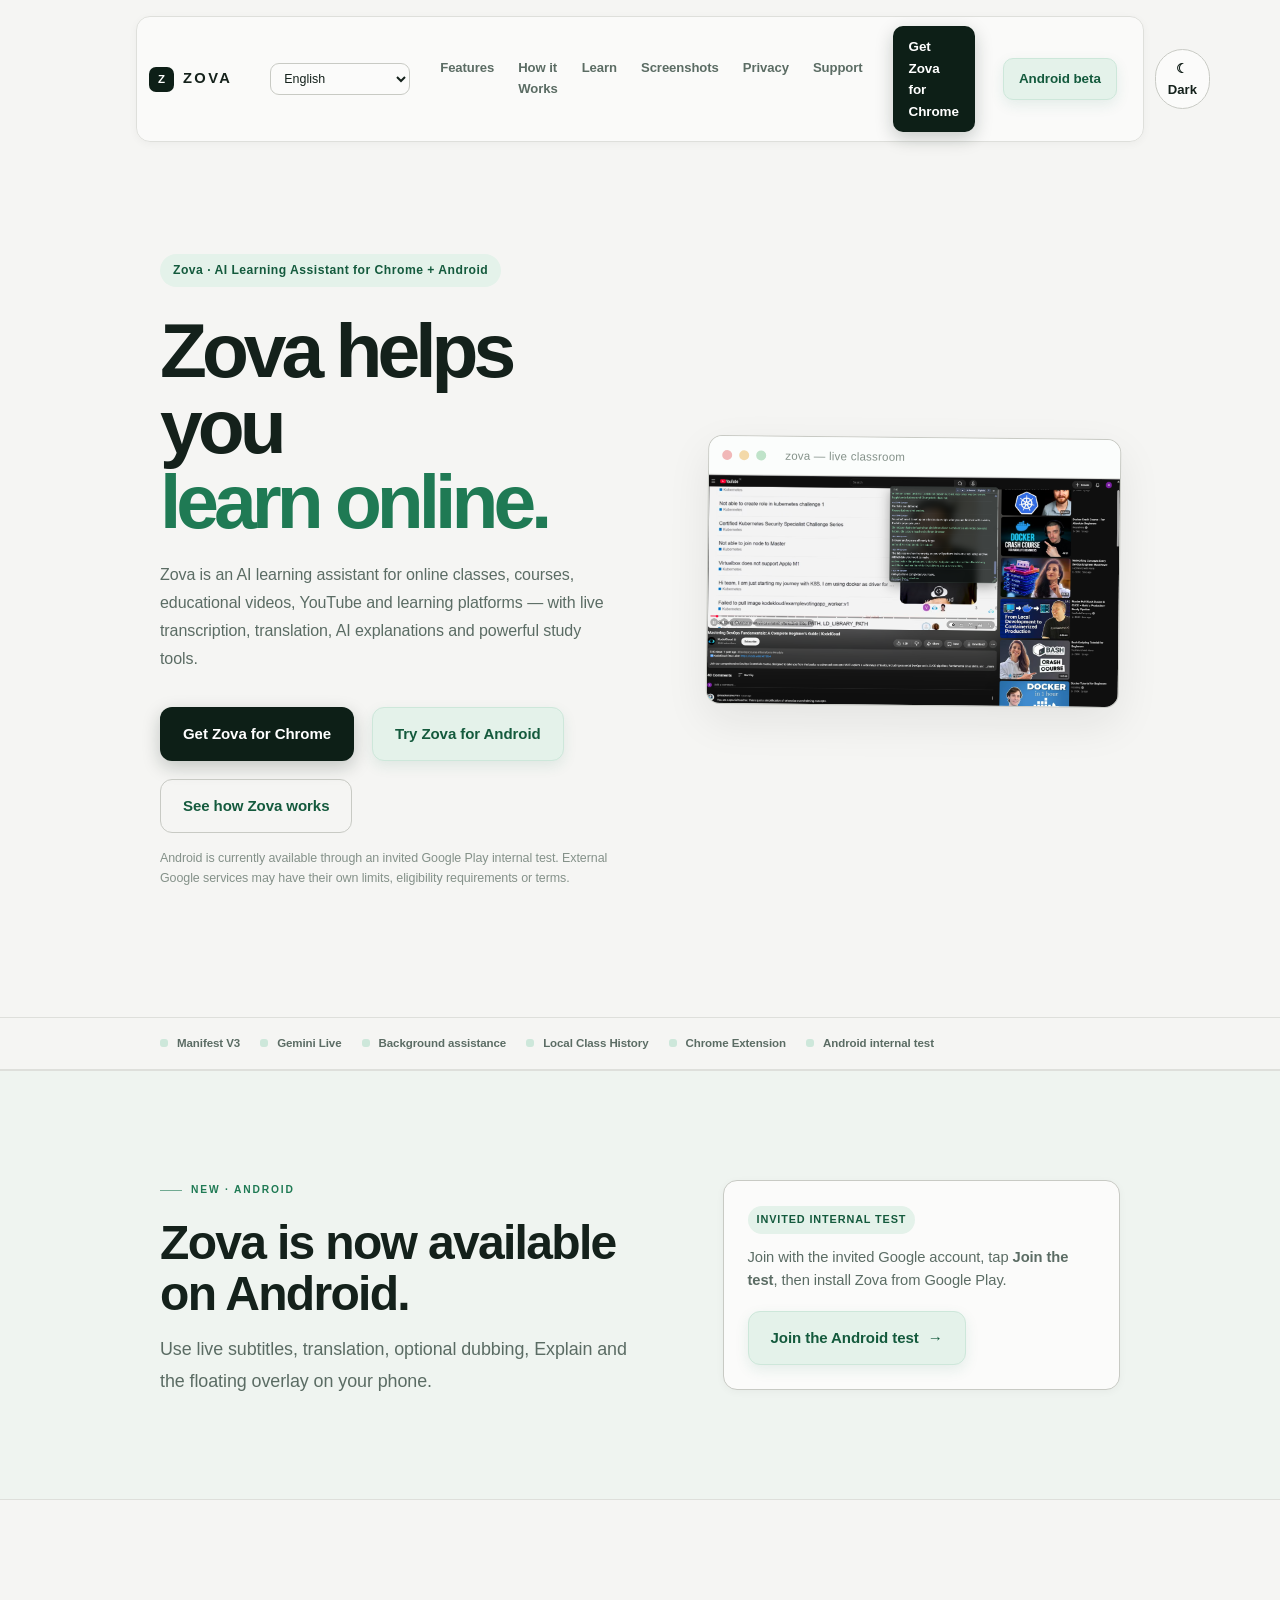
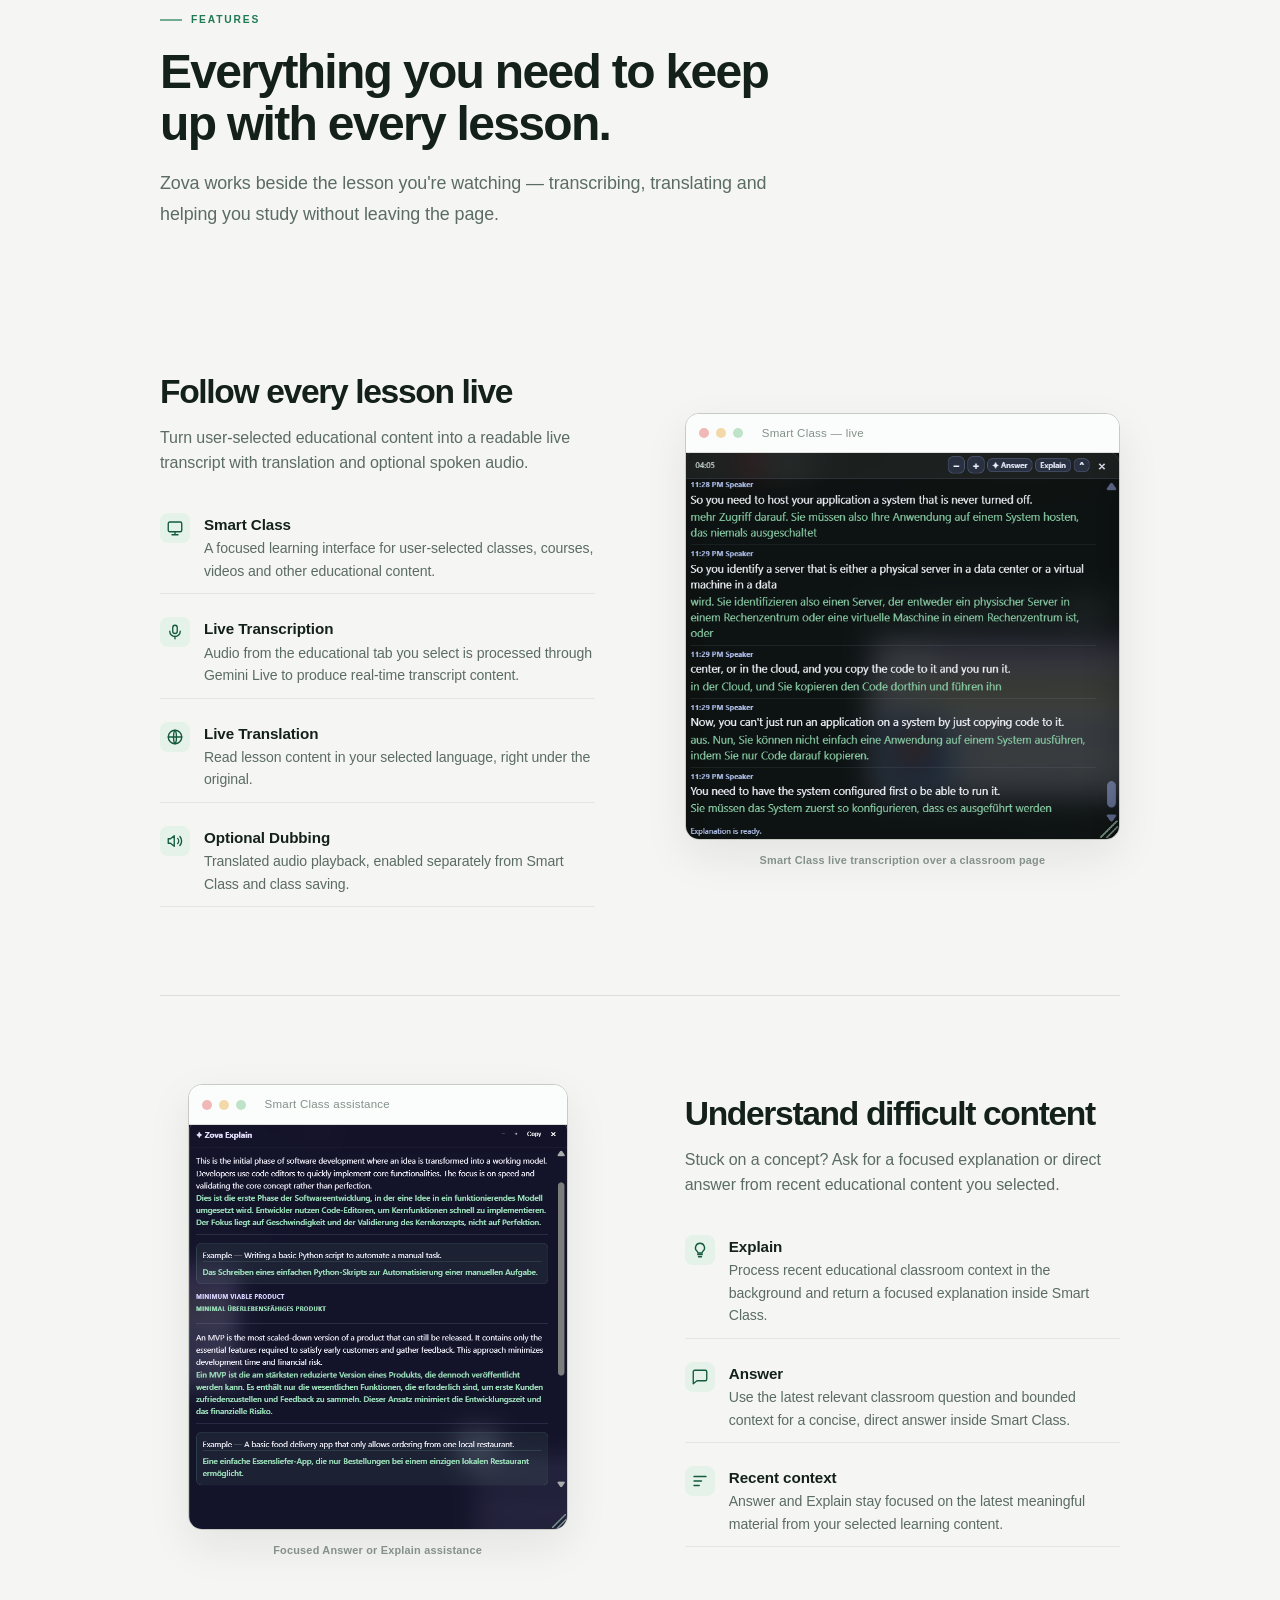
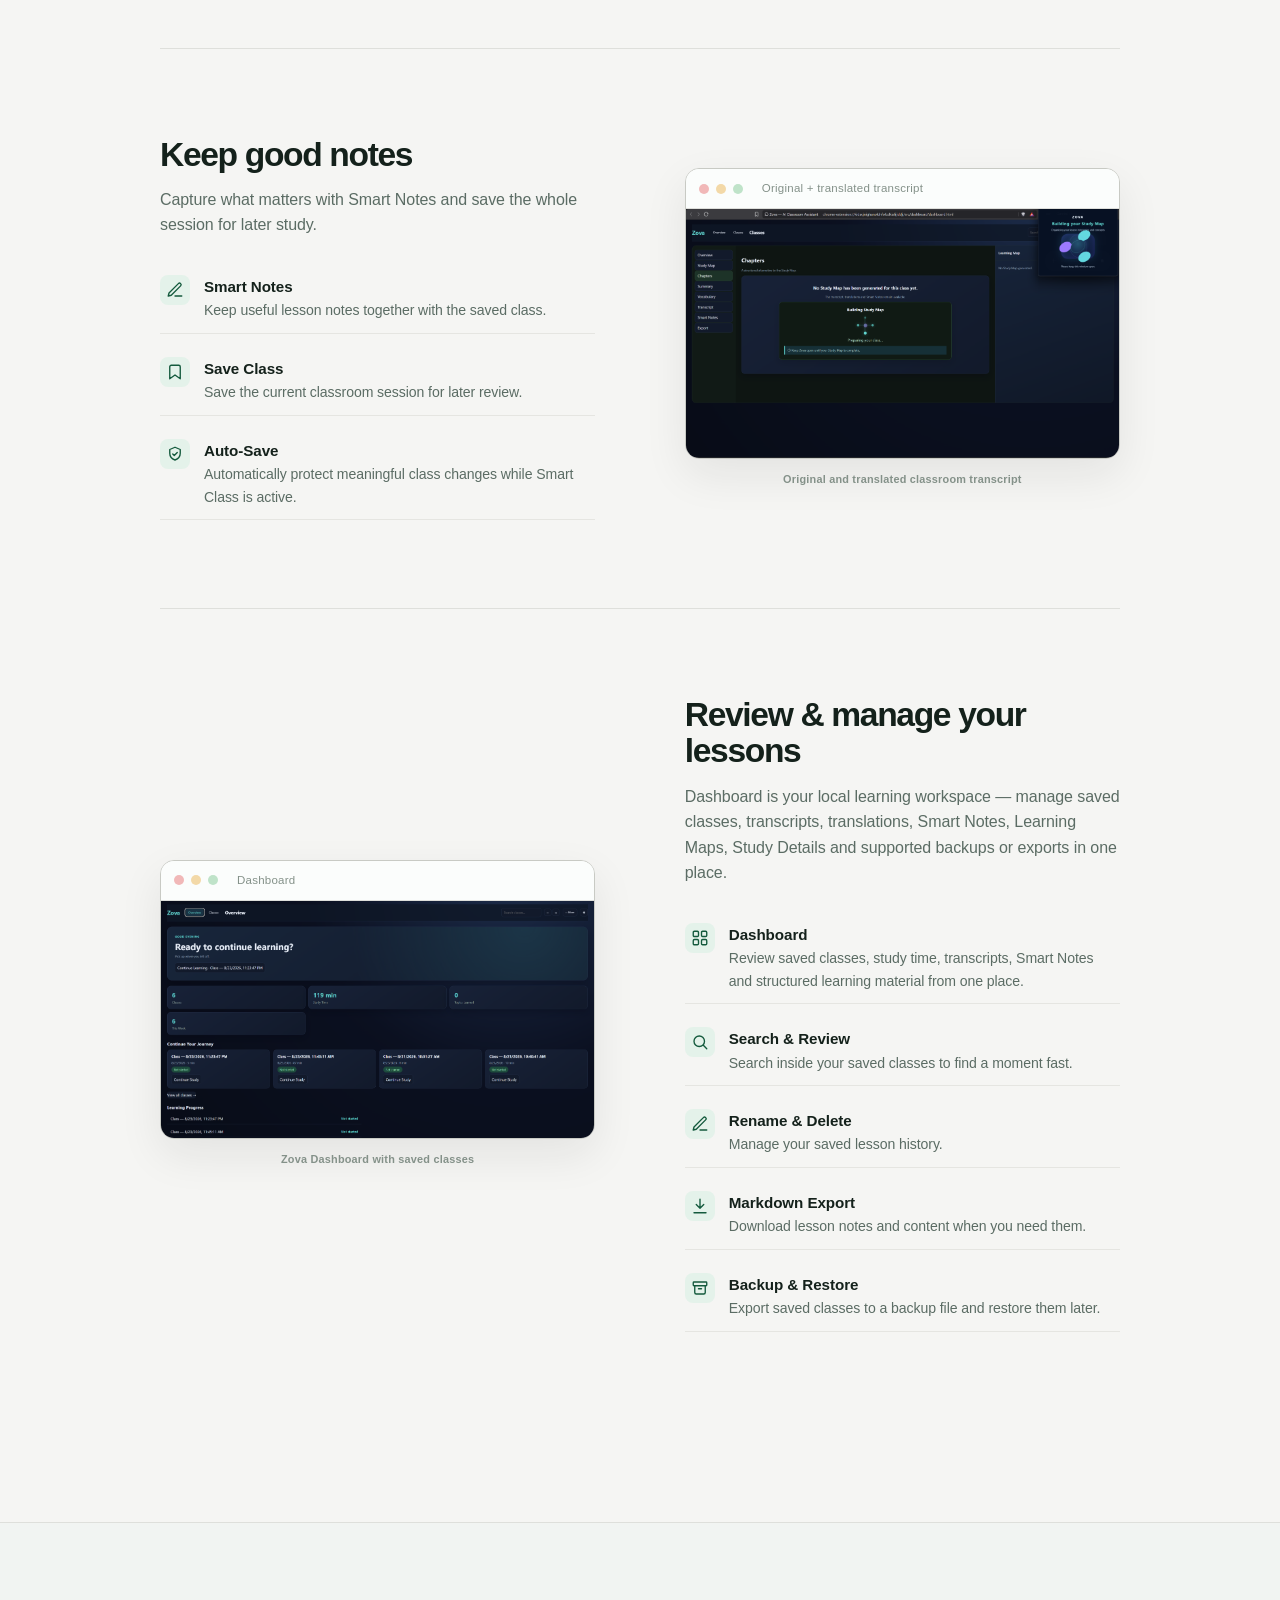
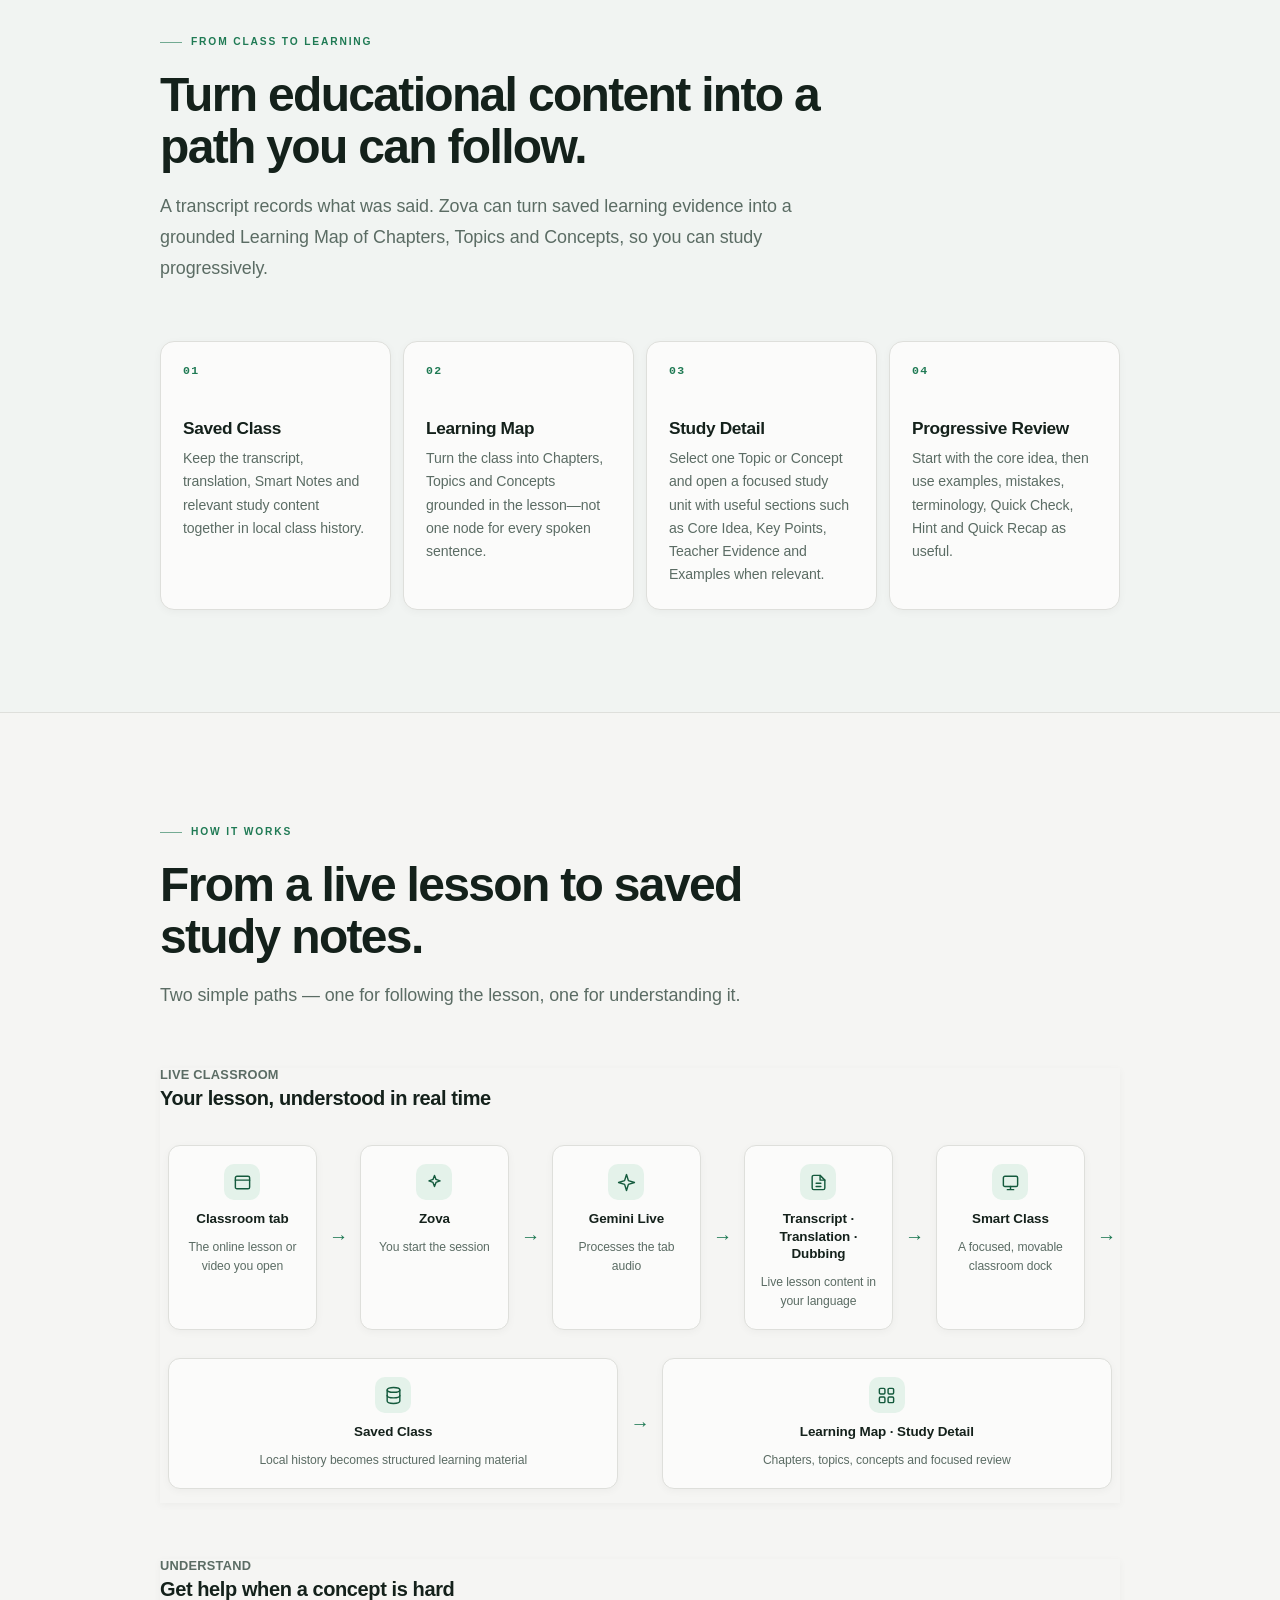
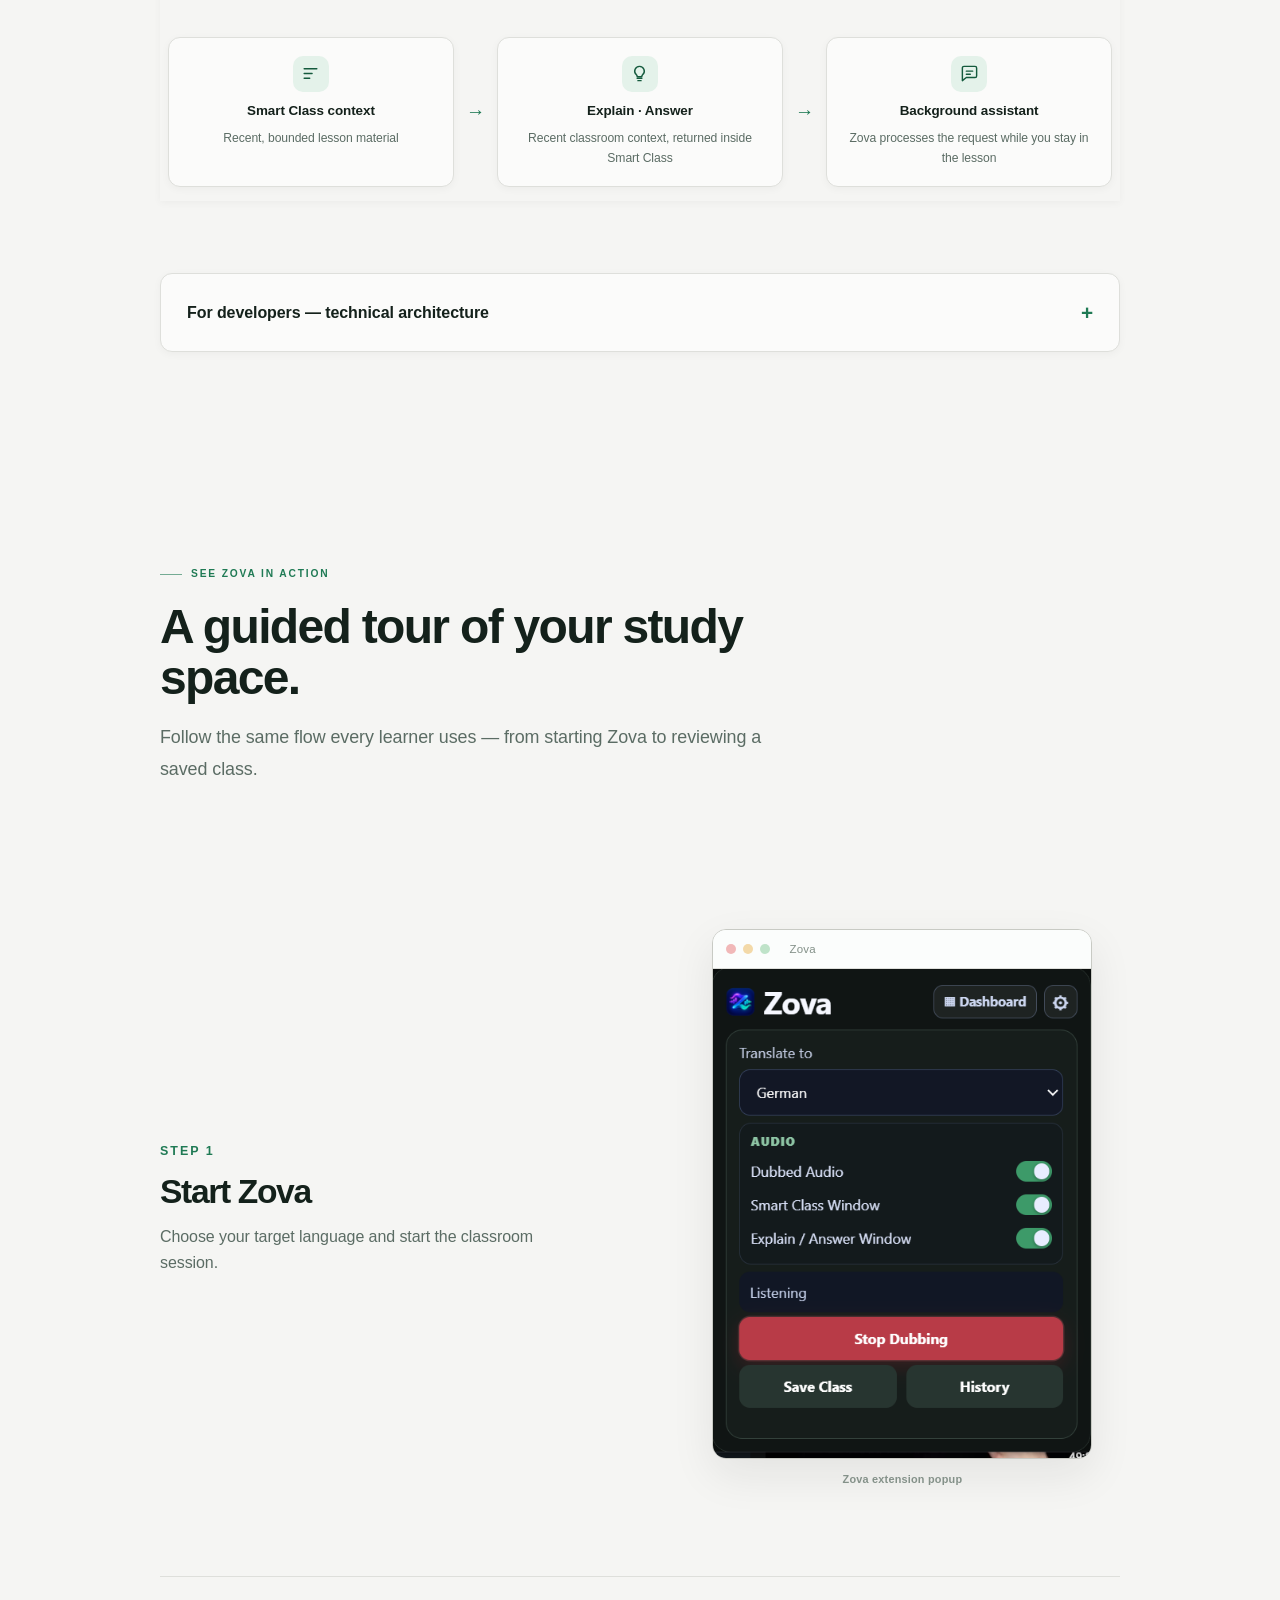
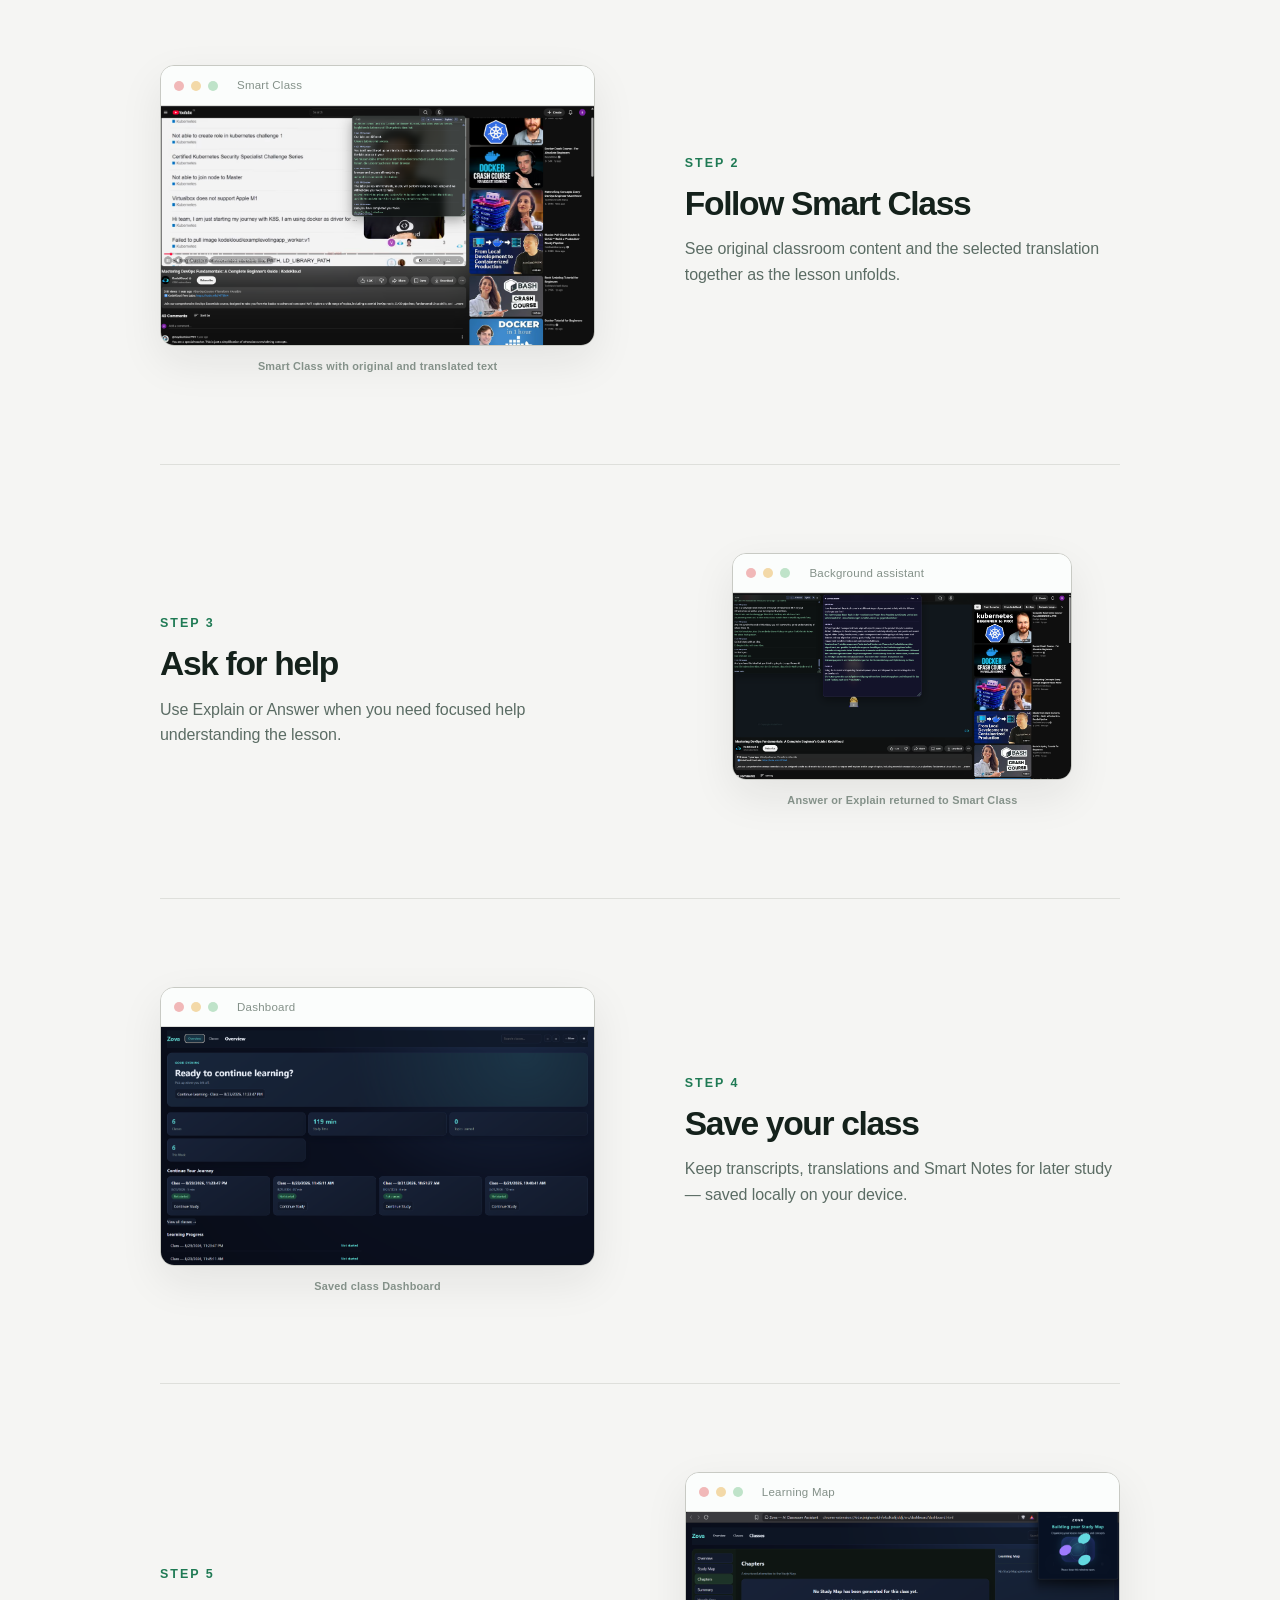
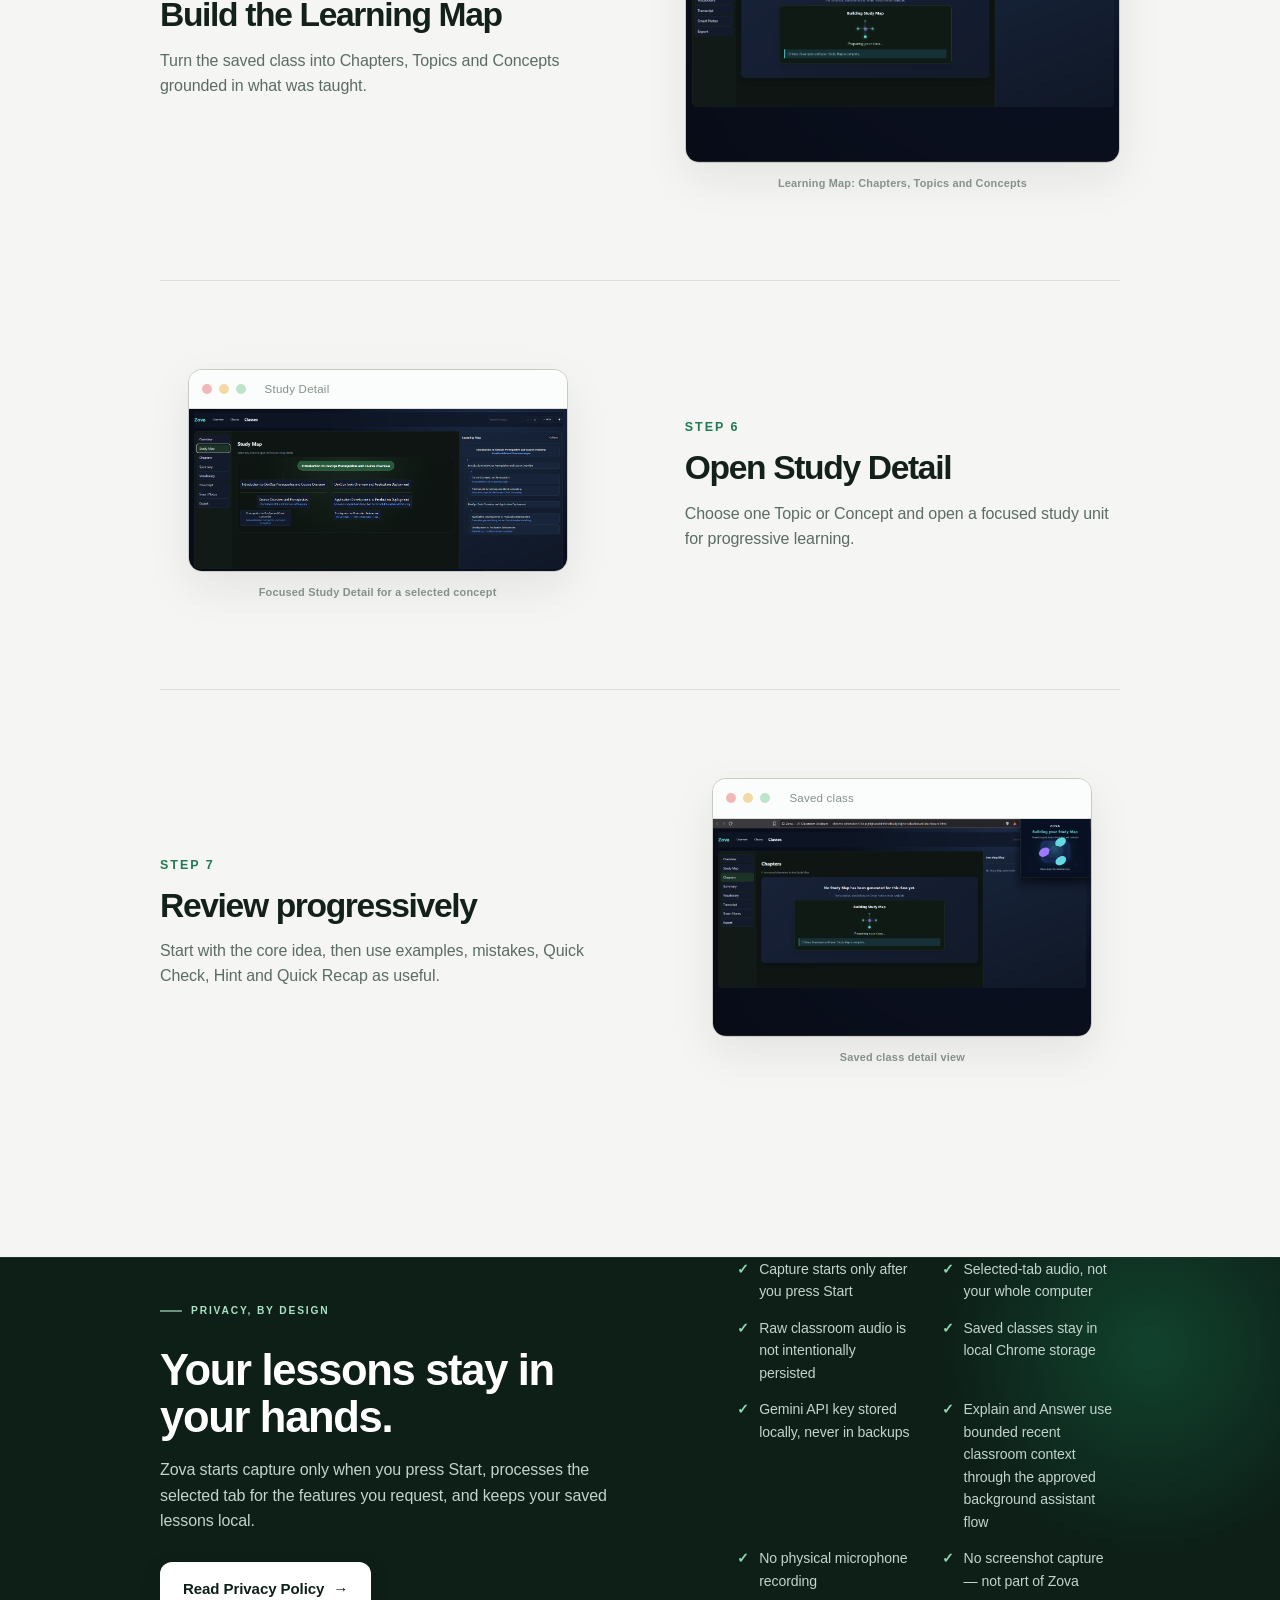
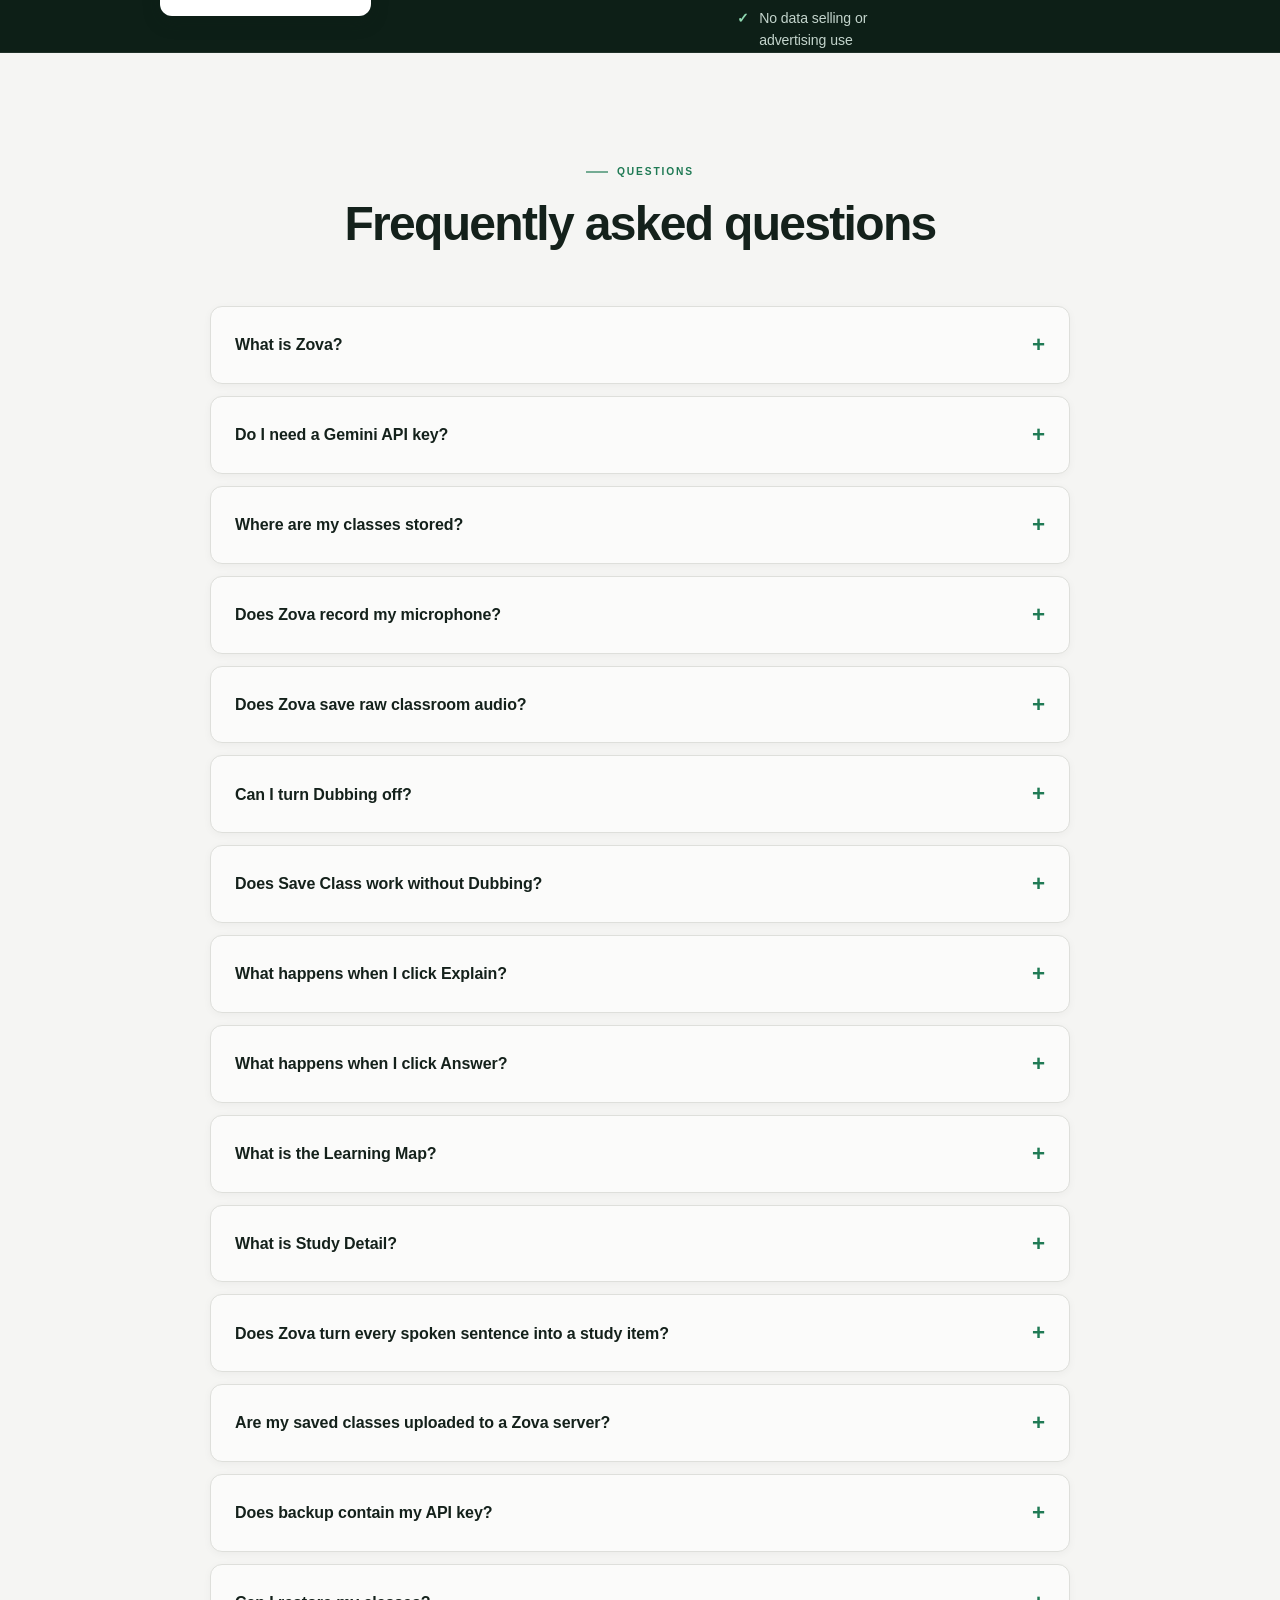
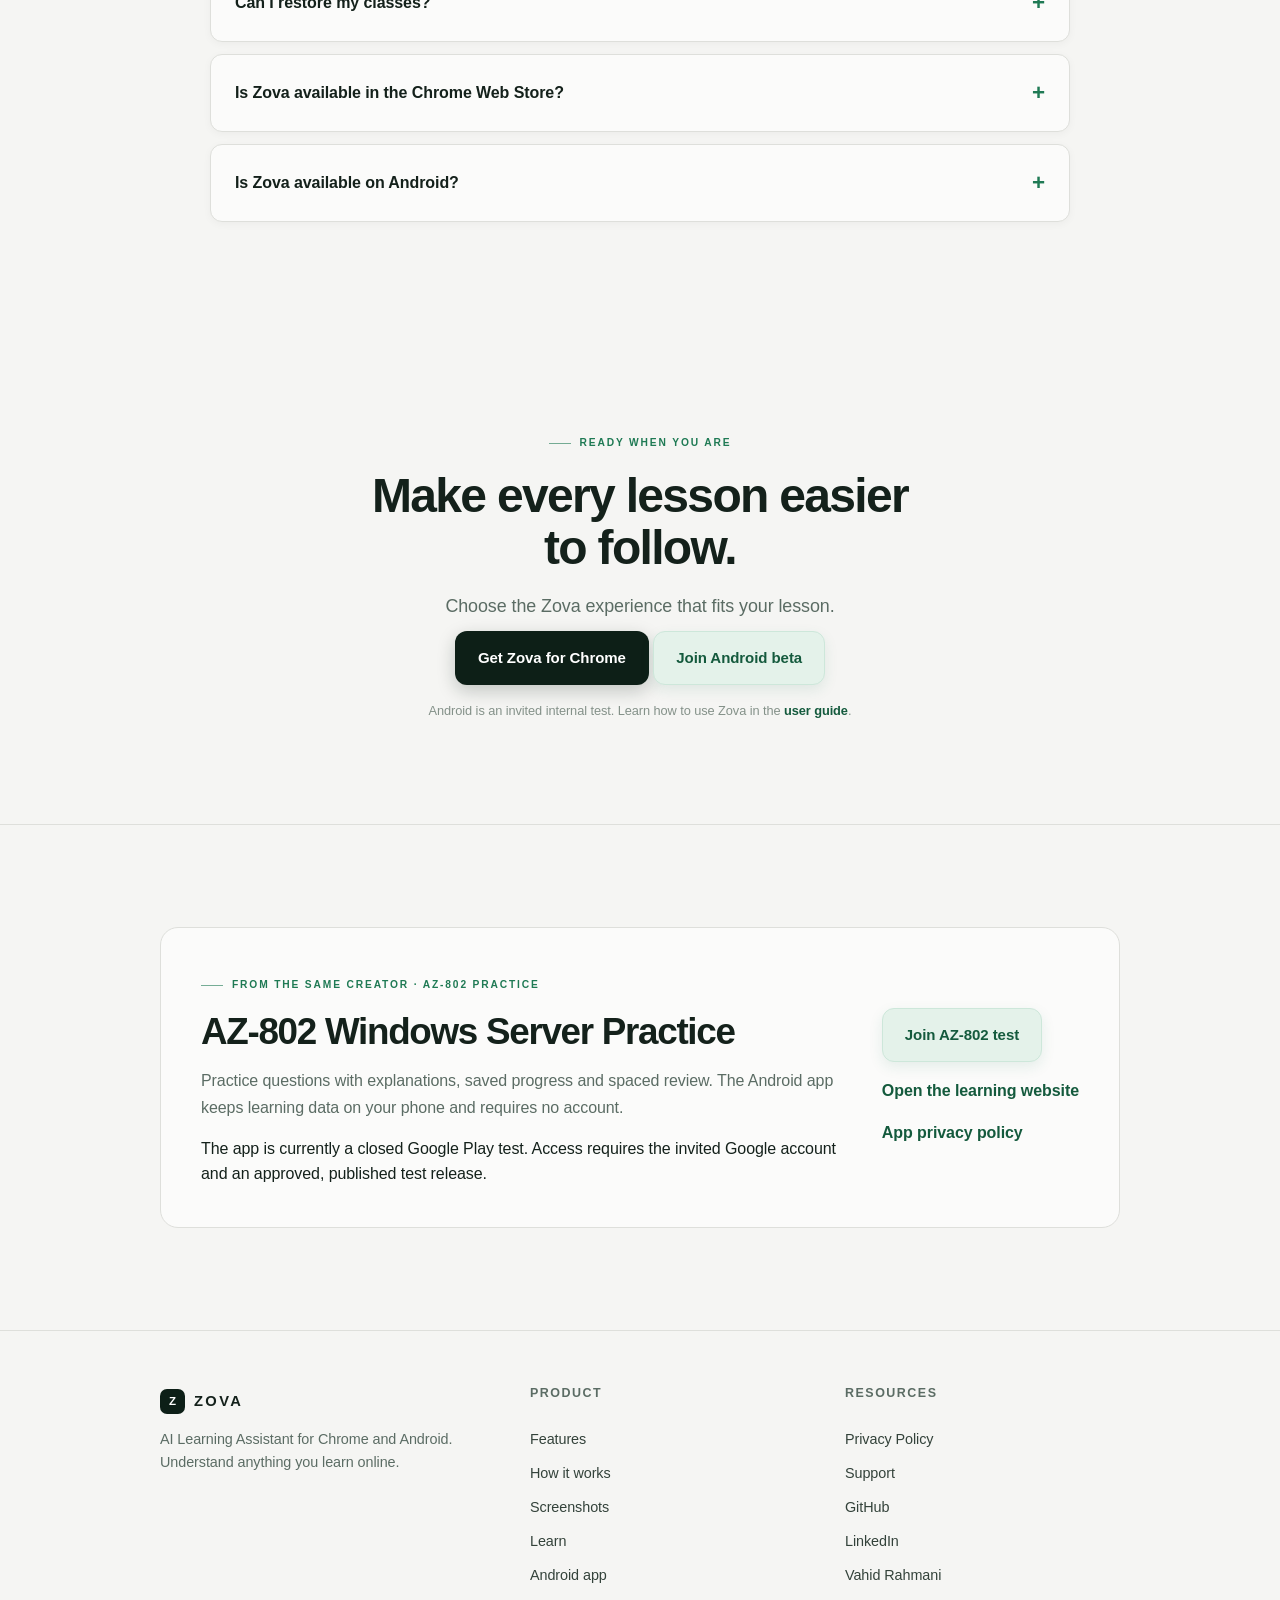
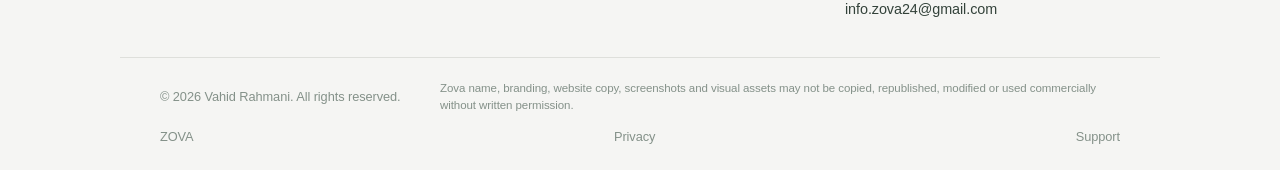
==== commit 4fc2c8e5: "Add AZ-802 companion link and AdSense verification" ====
--- a/index.html
+++ b/index.html
@@ -9,6 +9,7 @@
 <meta name="apple-mobile-web-app-title" content="Zova">
 <meta name="robots" content="index,follow">
 <meta name="google-site-verification" content="0WtM2sA8dqqjSXWKdAJG8xvd9Ihaw7ELJ5a8FFMBNbg">
+<meta name="google-adsense-account" content="ca-pub-6627132366359242">
 <link rel="canonical" href="https://zovasite.vercel.app/">
 <meta property="og:type" content="website">
 <meta property="og:site_name" content="Zova">
@@ -509,6 +510,23 @@
       <p class="small">Android is an invited internal test. Learn how to use Zova in the <a class="link" href="guide.html">user guide</a>.</p>
     </div>
   </section>
+  <section class="section companion-app" aria-labelledby="az802-app-title">
+    <div class="wrap">
+      <div class="companion-card">
+        <div>
+          <p class="eyebrow">From the same creator · AZ-802 practice</p>
+          <h2 class="h2" id="az802-app-title">AZ-802 Windows Server Practice</h2>
+          <p class="lead">Practice questions with explanations, saved progress and spaced review. The Android app keeps learning data on your phone and requires no account.</p>
+          <p class="small">The app is currently a closed Google Play test. Access requires the invited Google account and an approved, published test release.</p>
+        </div>
+        <div class="companion-actions">
+          <a class="btn android" href="https://play.google.com/apps/testing/com.wincraft.az802" target="_blank" rel="noopener noreferrer">Join AZ-802 test</a>
+          <a class="link" href="https://az-802-eosin.vercel.app/" target="_blank" rel="noopener noreferrer">Open the learning website</a>
+          <a class="link" href="https://az802-app-privacy.vahid-rahmani.chatgpt.site/" target="_blank" rel="noopener noreferrer">App privacy policy</a>
+        </div>
+      </div>
+    </div>
+  </section>
 </main>
 
 <footer class="site-footer">
--- a/styles.css
+++ b/styles.css
@@ -494,4 +494,10 @@
 .companion-card .lead{font-size:1rem;line-height:1.7}.companion-card .small{margin-top:14px;line-height:1.6}
 .companion-actions{display:flex;flex-direction:column;align-items:flex-start;gap:16px;min-width:0}.companion-actions .btn{white-space:normal;text-align:center}
 @media(max-width:700px){.companion-card{grid-template-columns:1fr;gap:24px}.companion-actions{align-items:stretch}.companion-actions .btn{justify-content:center}}
+.companion-app{border-top:1px solid var(--line)}
+.companion-card{display:grid;grid-template-columns:minmax(0,1fr) auto;gap:32px;align-items:center;padding:clamp(20px,4vw,40px);border:1px solid var(--line);border-radius:var(--radius-lg);background:var(--card)}
+.companion-card .h2{font-size:clamp(1.6rem,3vw,2.3rem);margin-bottom:16px}
+.companion-card .lead{font-size:1rem;line-height:1.7}.companion-card .small{margin-top:14px;line-height:1.6}
+.companion-actions{display:flex;flex-direction:column;align-items:flex-start;gap:16px;min-width:0}.companion-actions .btn{white-space:normal;text-align:center}
+@media(max-width:700px){.companion-card{grid-template-columns:1fr;gap:24px}.companion-actions{align-items:stretch}.companion-actions .btn{justify-content:center}}
 .goog-te-banner-frame,.skiptranslate iframe{display:none!important}body{top:0!important}
